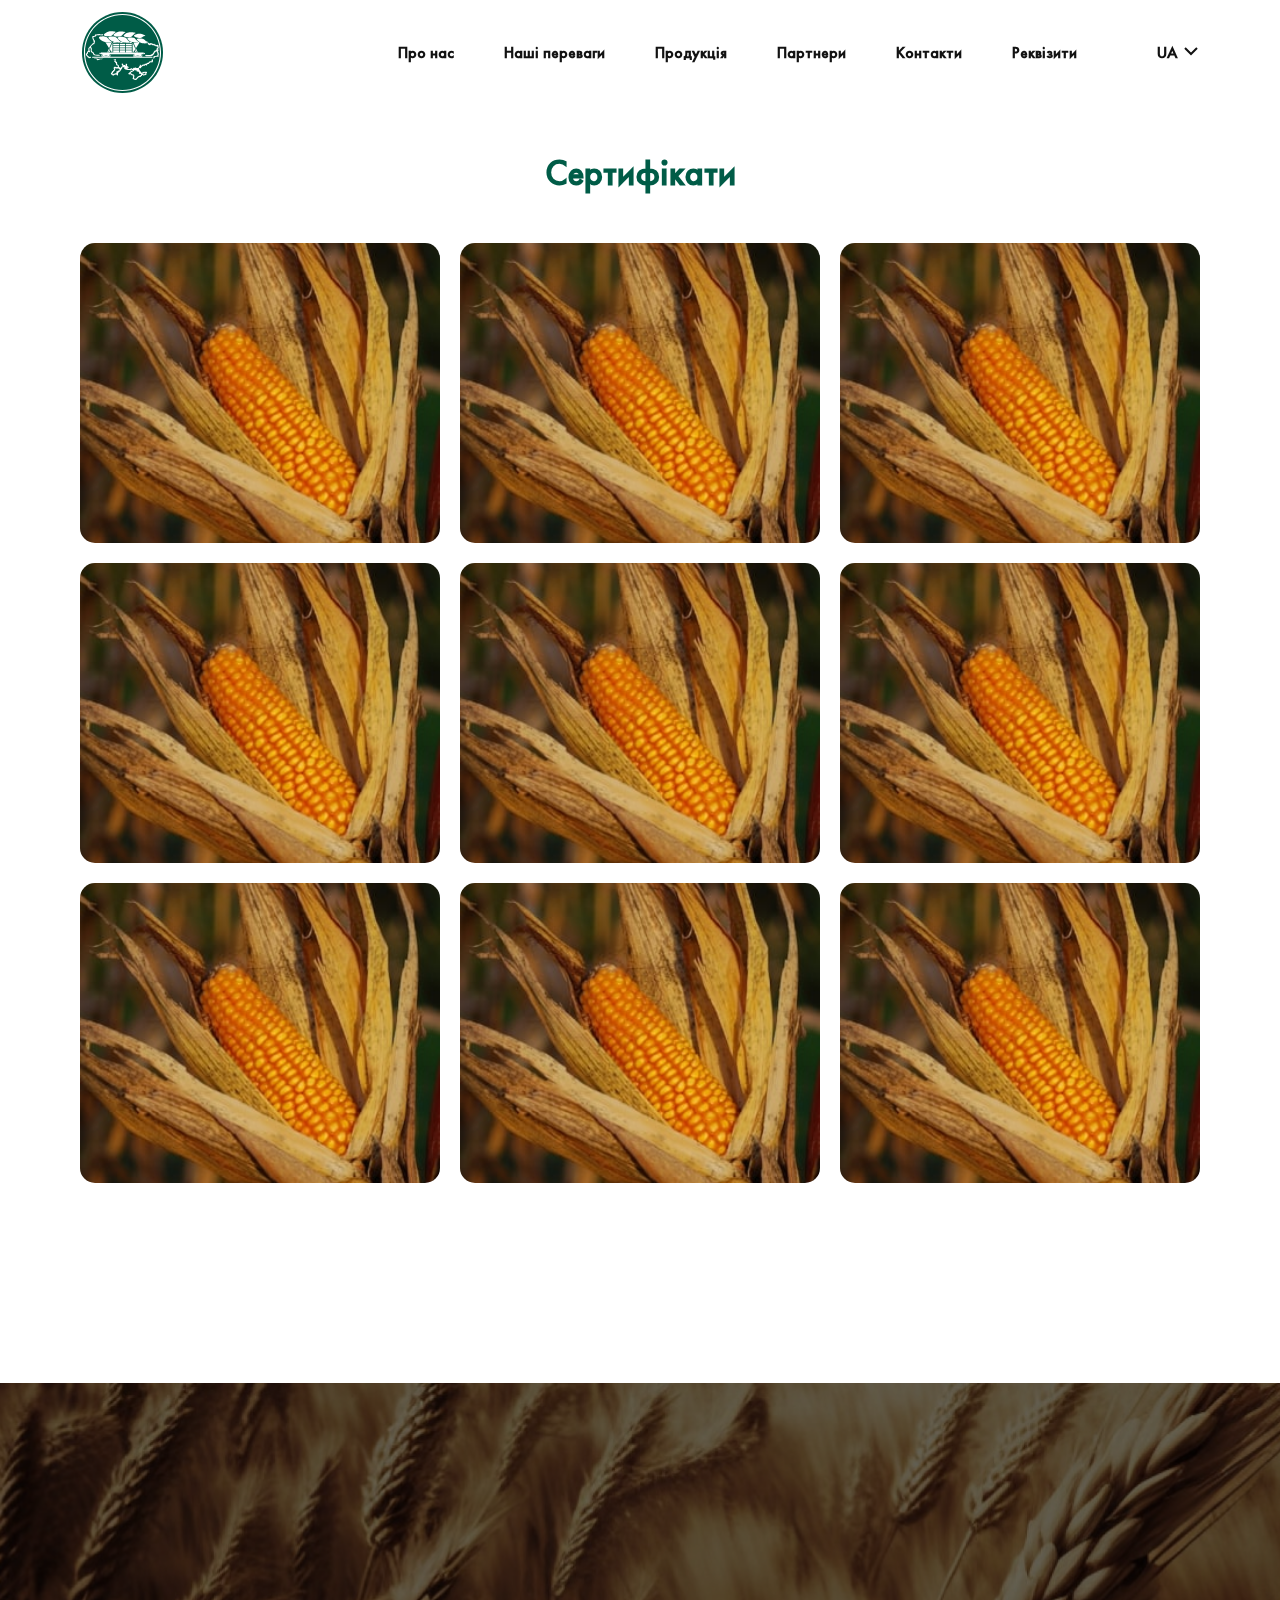
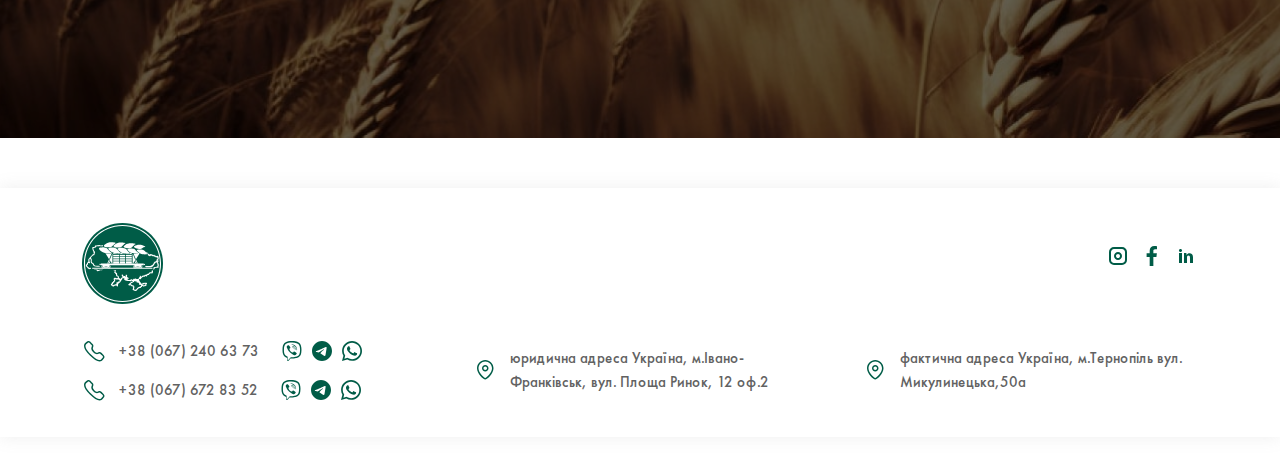
==== certificates.html @ db7b6e71 "add fix" ====
<!DOCTYPE html>
<html lang="en">

<head>
    <meta charset="UTF-8">
    <meta http-equiv="X-UA-Compatible" content="IE=edge">
    <meta name="viewport" content="width=device-width, initial-scale=1.0">
    <title>Форвард</title>
    <link rel="icon" type="image/x-icon" href="img/favicon.png">
    <link rel="stylesheet" href="css/lib/bootstrap-grid.min.css">
    <link rel="stylesheet" href="css/lib/slick.css">
    <link rel="stylesheet" href="css/lib/aos.css">
    <link rel="stylesheet" href="https://cdn.jsdelivr.net/npm/@fancyapps/ui@5.0/dist/fancybox/fancybox.css">
    <link rel="stylesheet" href="css/style.css">
</head>

<body>
    <div class="pagewrapper">
        <header class="header white">
            <div class="container">
                <div class="row align-items-center">
                    <div class="col-3 col-lg-3">
                        <div class="header__logo">
                            <a href="index.html">
                                <img src="img/svg/logo.svg" alt="logotype">
                            </a>
                        </div>
                    </div>
                    <div class="col-9 col-lg-9 d-flex justify-content-end">
                        <nav class="header__menu">
                            <ul>
                                <li>
                                    <a href="#about">Про нас</a>
                                </li>
                                <li><a href="#advantages">Наші переваги</a>
                                </li>
                                <li>
                                    <a href="#products">Продукція</a>
                                </li>
                                <li>
                                    <a href="#partners">Партнери</a>
                                </li>
                                <li>
                                    <a href="#contacts">Контакти</a>
                                </li>
                                <li>
                                    <a href="details.html">Реквізити</a>
                                </li>
                            </ul>
                        </nav>
                        <div class="header__lang">
                            <span class="current-lang">ua
                                <svg width="14" height="9" viewBox="0 0 14 9" fill="none"
                                    xmlns="http://www.w3.org/2000/svg">
                                    <path d="M1 1L7 7L13 1" stroke="white" stroke-width="2" />
                                </svg>
                            </span>
                            <ul class="dropdown">
                                <li>pl</li>
                                <li>EN</li>
                                <li>GE</li>
                            </ul>
                        </div>
                        <div class="burger-btn">
                        </div>
                    </div>
                </div>
            </div>
        </header>

        <main class="main">

            <section class="certificates-page">
                <div class="container">
                    <div class="certificates-page__title" data-aos="fade-up" data-aos-delay="200">
                        <h1>
                            Сертифікати
                        </h1>
                    </div>
                    <div class="row">
                        <div class="col-md-4 col-sm-6">
                            <a href="img/product_slide-2.jpg" class="certificates-page__item" data-fancybox>
                                <img src="img/product_slide-2.jpg" alt="slide">
                            </a>
                        </div>
                        <div class="col-md-4 col-sm-6">
                            <a href="img/product_slide-2.jpg" class="certificates-page__item" data-fancybox>
                                <img src="img/product_slide-2.jpg" alt="slide">
                            </a>
                        </div>
                        <div class="col-md-4 col-sm-6">
                            <a href="img/product_slide-2.jpg" class="certificates-page__item" data-fancybox>
                                <img src="img/product_slide-2.jpg" alt="slide">
                            </a>
                        </div>
                        <div class="col-md-4 col-sm-6">
                            <a href="img/product_slide-2.jpg" class="certificates-page__item" data-fancybox>
                                <img src="img/product_slide-2.jpg" alt="slide">
                            </a>
                        </div>
                        <div class="col-md-4 col-sm-6">
                            <a href="img/product_slide-2.jpg" class="certificates-page__item" data-fancybox>
                                <img src="img/product_slide-2.jpg" alt="slide">
                            </a>
                        </div>
                        <div class="col-md-4 col-sm-6">
                            <a href="img/product_slide-2.jpg" class="certificates-page__item" data-fancybox>
                                <img src="img/product_slide-2.jpg" alt="slide">
                            </a>
                        </div>
                        <div class="col-md-4 col-sm-6">
                            <a href="img/product_slide-2.jpg" class="certificates-page__item" data-fancybox>
                                <img src="img/product_slide-2.jpg" alt="slide">
                            </a>
                        </div>
                        <div class="col-md-4 col-sm-6">
                            <a href="img/product_slide-2.jpg" class="certificates-page__item" data-fancybox>
                                <img src="img/product_slide-2.jpg" alt="slide">
                            </a>
                        </div>
                        <div class="col-md-4 col-sm-6">
                            <a href="img/product_slide-2.jpg" class="certificates-page__item" data-fancybox>
                                <img src="img/product_slide-2.jpg" alt="slide">
                            </a>
                        </div>
                    </div>
                </div>
            </section>

            <section class="request product-page">
                <div class="request__img">
                    <img src="img/request__bg.jpg" alt="image">
                </div>
                <div class="request__content">
                    <h2 data-aos="fade-up" data-aos-delay="200">
                        Залишити заявку <br>на співпрацю
                    </h2>
                    <p data-aos="fade-up" data-aos-delay="400">
                        Залишіть заявку, ми перетелефонуєм і <br>обговоримо всі деталі
                    </p>
                    <div class="request__content-btn popup_btn" data-popup="request" data-aos="fade-up"
                        data-aos-delay="600">
                        <a href="#">Відправити</a>
                    </div>
                </div>
            </section>

        </main>

        <footer class="footer">
            <div class="container">
                <div class="footer__inner">
                    <div class="footer__logo">
                        <a href="index.html">
                            <img src="img/svg/logo.svg" alt="logo">
                        </a>
                    </div>
                    <div class="footer__col-mobile">
                        <div class="contact-field">
                            <a href="#">
                                <img src="img/svg/instagram.svg" alt="instagram">
                            </a>
                            <a href="#">
                                <img src="img/svg/facebook.svg" alt="facebook">
                            </a>
                            <a href="#">
                                <img src="img/svg/linkedin.svg" alt="linkedin">
                            </a>
                        </div>
                    </div>

                    <div class="footer__col">
                        <div class="contact-field">
                            <a href="tel:+38 (067) 240 63 73">
                                <img src="img/svg/phone.svg" alt="location">
                                <p>
                                    +38 (067) 240 63 73
                                </p>
                            </a>
                            <a href="#">
                                <img src="img/svg/viber.svg" alt="viber">
                            </a>
                            <a href="#">
                                <img src="img/svg/telegram.svg" alt="telegram">
                            </a>
                            <a href="#">
                                <img src="img/svg/whatsapp.svg" alt="whatsapp">
                            </a>
                        </div>
                        <div class="contact-field">
                            <a href="tel:+38 (067) 672 83 52">
                                <img src="img/svg/phone.svg" alt="location">
                                <p>
                                    +38 (067) 672 83 52
                                </p>
                            </a>
                            <a href="#">
                                <img src="img/svg/viber.svg" alt="viber">
                            </a>
                            <a href="#">
                                <img src="img/svg/telegram.svg" alt="telegram">
                            </a>
                            <a href="#">
                                <img src="img/svg/whatsapp.svg" alt="whatsapp">
                            </a>
                        </div>
                    </div>

                    <div class="footer__col">
                        <div class="contact-field">
                            <a href="#">
                                <img src="img/svg/Location.svg" alt="location">
                                <p>
                                    юридична адреса Україна, м.Івано-Франківськ, вул. Площа Ринок, 12 оф.2
                                </p>
                            </a>
                        </div>
                    </div>

                    <div class="footer__col">
                        <div class="contact-field">
                            <a href="#">
                                <img src="img/svg/Location.svg" alt="location">
                                <p>
                                    фактична адреса Україна, м.Тернопіль вул. Микулинецька,50а
                                </p>
                            </a>
                        </div>
                    </div>

                    <div class="footer__col socials">
                        <div class="contact-field">
                            <a href="#">
                                <img src="img/svg/instagram.svg" alt="instagram">
                            </a>
                            <a href="#">
                                <img src="img/svg/facebook.svg" alt="facebook">
                            </a>
                            <a href="#">
                                <img src="img/svg/linkedin.svg" alt="linkedin">
                            </a>
                        </div>
                    </div>
                </div>
            </div>
        </footer>
    </div>

    <!-- POPUP CONSULTATION -->
    <div class="popup__window request">
        <div class="container">
            <div class="popup__wrapper">
                <div class="popup__body">
                    <div class="popup__close">
                        <img src="img/svg/close_button.svg" alt="close">
                    </div>
                    <div class="popup__title">
                        <h2>
                            Залишити заявку на співпрацю
                        </h2>
                    </div>
                    <div class="popup__form">
                        <form>
                            <div class="input-row">
                                <input type="text" required placeholder="Ім'я*">
                                <input type="text" required placeholder="Посада*">
                            </div>
                            <div class="input-row">
                                <input type="text" required placeholder="Назва підприємства*">
                                <input type="text" required placeholder="Посилання на сайт*">
                            </div>
                            <div class="input-row">
                                <input class="phoneinp" type="text" required
                                    placeholder="+38 ( _ _ _ ) - _ _ _ - _ _ - _ _">
                                <input type="text" required placeholder="Email*">
                            </div>
                            <div class="input-row">
                                <textarea placeholder="Коментар"></textarea>
                            </div>
                            <button type="submit">Відправити</button>
                        </form>
                    </div>
                </div>
            </div>
        </div>
    </div>


    <script src="js/lib/jquery.js"></script>
    <script src="js/lib/slick.min.js"></script>
    <script src="js/lib/aos.js"></script>
    <script src="https://cdn.jsdelivr.net/npm/@fancyapps/ui@5.0/dist/fancybox/fancybox.umd.js"></script>
    <script src="js/lib/jquery.inputmask.js"></script>
    <script src="js/main.js"></script>


</body>

</html>
---- css/style.css ----
@font-face{font-family:"Futura PT";src:url("../fonts/futura_pt_bold.eot");src:url("../fonts/futura_pt_bold.eot?#iefix") format("embedded-opentype"),url("../fonts/futura_pt_bold.woff2") format("woff2"),url("../fonts/futura_pt_bold.woff") format("woff"),url("../fonts/futura_pt_bold.ttf") format("truetype"),url("../fonts/futura_pt_bold.svg#futura_pt_bold") format("svg")}@font-face{font-family:"Futura PT";src:url("../fonts/futura_pt_book.eot");src:url("../fonts/futura_pt_book.eot?#iefix") format("embedded-opentype"),url("../fonts/futura_pt_book.woff2") format("woff2"),url("../fonts/futura_pt_book.woff") format("woff"),url("../fonts/futura_pt_book.ttf") format("truetype"),url("../fonts/futura_pt_book.svg#futura_pt_book") format("svg")}@font-face{font-family:"Futura PT";src:url("../fonts/futura_pt_heavy.eot");src:url("../fonts/futura_pt_heavy.eot?#iefix") format("embedded-opentype"),url("../fonts/futura_pt_heavy.woff2") format("woff2"),url("../fonts/futura_pt_heavy.woff") format("woff"),url("../fonts/futura_pt_heavy.ttf") format("truetype"),url("../fonts/futura_pt_heavy.svg#futura_pt_heavy") format("svg")}@font-face{font-family:"Futura PT";src:url("../fonts/futura_pt_light.eot");src:url("../fonts/futura_pt_light.eot?#iefix") format("embedded-opentype"),url("../fonts/futura_pt_light.woff2") format("woff2"),url("../fonts/futura_pt_light.woff") format("woff"),url("../fonts/futura_pt_light.ttf") format("truetype"),url("../fonts/futura_pt_light.svg#futura_pt_light") format("svg")}@font-face{font-family:"Futura PT";src:url("../fonts/futura_pt_medium.eot");src:url("../fonts/futura_pt_medium.eot?#iefix") format("embedded-opentype"),url("../fonts/futura_pt_medium.woff2") format("woff2"),url("../fonts/futura_pt_medium.woff") format("woff"),url("../fonts/futura_pt_medium.ttf") format("truetype"),url("../fonts/futura_pt_medium.svg#futura_pt_medium") format("svg")}@font-face{font-family:"MyriadPro";src:url("../fonts/myriadpro-bold.eot");src:url("../fonts/myriadpro-bold.eot?#iefix") format("embedded-opentype"),url("../fonts/myriadpro-bold.woff2") format("woff2"),url("../fonts/myriadpro-bold.woff") format("woff"),url("../fonts/myriadpro-bold.ttf") format("truetype"),url("../fonts/myriadpro-bold.svg#myriadpro-bold") format("svg")}@font-face{font-family:"MyriadPro";src:url("../fonts/MyriadProRegular.otf");src:url("../fonts/MyriadProRegular.ttf") format("truetype")}html{-webkit-box-sizing:border-box;box-sizing:border-box;scroll-behavior:smooth}*,:after,:before{-webkit-box-sizing:inherit;box-sizing:inherit}*{padding:0px;margin:0px;border:none;-webkit-tap-highlight-color:rgba(255,255,255,0);-webkit-focus-ring-color:rgba(0,0,0,0);-webkit-touch-callout:none;-webkit-tap-highlight-color:transparent!important}body,html{height:100%}a{text-decoration:none;color:inherit}a:hover{color:inherit}button:focus,input:focus{outline:transparent}li{margin:0;padding:0;list-style:none}h1,h2,h3,h4,h5,h6,li,ol,p,ul{margin:0;padding:0}body{position:relative;overflow-x:hidden;min-width:320px;max-width:100vw;cursor:default;font-family:"Futura PT";font-weight:400}.main{-webkit-box-flex:1;-ms-flex:1 1 auto;flex:1 1 auto}.pagewrapper{min-height:100%;display:-webkit-box;display:-ms-flexbox;display:flex;-webkit-box-orient:vertical;-webkit-box-direction:normal;-ms-flex-direction:column;flex-direction:column;position:relative;overflow:hidden}@media (min-width:1500px){.container{max-width:1330px}}@media (min-width:991.8px){.container.full-width{padding:0;max-width:100%}}.welcomescreen{height:100vh;min-height:700px;width:100%;display:-webkit-box;display:-ms-flexbox;display:flex;-webkit-box-align:center;-ms-flex-align:center;align-items:center;-webkit-box-pack:center;-ms-flex-pack:center;justify-content:center;position:relative}.welcomescreen__bg{position:absolute;z-index:-1;width:100%;height:100%;-o-object-fit:cover;object-fit:cover;-webkit-filter:brightness(60%);filter:brightness(60%)}.welcomescreen__bg img{width:100%;height:100%}.welcomescreen__inner{text-align:center}.welcomescreen__inner h1{font-style:normal;font-weight:700;font-size:54px;line-height:160%;color:#FFFFFF;margin-bottom:25px}.welcomescreen__inner p{font-weight:450;font-size:24px;line-height:160%;color:#fff;margin-bottom:55px}.welcomescreen__inner a{display:inline-block;background:#FFFFFF;border-radius:5px;padding:14px 55px;font-weight:700;font-size:20px;line-height:160%;color:#005C47;-webkit-transition:0.5s;transition:0.5s}.welcomescreen__inner a:hover{-webkit-transform:translateY(-5px);transform:translateY(-5px);-webkit-filter:brightness(90%);filter:brightness(90%)}.about{padding-top:100px}@media (max-width:1199.8px){.about{padding-top:80px}}.about__title h2{margin-bottom:50px;font-weight:700;font-size:36px;line-height:160%;text-align:center;color:#005C47}@media (max-width:991.8px){.about__title h2{font-size:28px}}@media (max-width:767.8px){.about__title h2{font-size:24px}}.about__img--mobile{display:none}.about__img{width:100%}.about__img img{width:100%;-o-object-fit:cover;object-fit:cover}.about__content h3{font-weight:600;font-size:16px;line-height:180%;color:#005C47;margin-bottom:30px}.about__content p{font-size:16px;color:#505050}.about__content p+p{margin-top:30px}.about__content p:last-child{margin-top:0px}.about__content strong{display:inline-block;color:#005C47;margin-top:10px;font-style:normal;font-weight:600;font-size:16px;line-height:180%}.about__content strong+strong{margin-left:20px}.cooperation{padding-top:100px}@media (max-width:1199.8px){.cooperation{padding-top:80px}}.cooperation__title h2{font-weight:700;font-size:36px;line-height:160%;text-align:center;color:#005C47;margin-bottom:20px}@media (max-width:991.8px){.cooperation__title h2{font-size:28px}}@media (max-width:767.8px){.cooperation__title h2{font-size:24px}}.cooperation__item{height:70px;max-width:200px;width:100%;display:-webkit-box;display:-ms-flexbox;display:flex;-webkit-box-align:center;-ms-flex-align:center;align-items:center;-webkit-box-pack:center;-ms-flex-pack:center;justify-content:center;font-weight:600;font-size:15px;line-height:19px;display:flex;align-items:center;text-align:center;color:#005C47;padding:16px;-webkit-box-shadow:0px 0px 16px rgba(140,140,140,0.15);box-shadow:0px 0px 16px rgba(140,140,140,0.15);border-radius:57px;background:#fff;margin:30px auto 0}.advantages{padding-top:100px}@media (max-width:1199.8px){.advantages{padding-top:80px}}.advantages__title h2{font-weight:700;font-size:36px;line-height:160%;text-align:center;color:#005C47}@media (max-width:991.8px){.advantages__title h2{font-size:28px}}@media (max-width:767.8px){.advantages__title h2{font-size:24px}}.advantages__item{text-align:center;padding:30px 15px;background:#FFFFFF;-webkit-box-shadow:0px 0px 16px rgba(140,140,140,0.15);box-shadow:0px 0px 16px rgba(140,140,140,0.15);border-radius:10px;width:100%;max-width:380px;margin:50px auto 0;height:300px}.advantages__item img{width:100px;background-size:cover;margin-bottom:20px}.advantages__item p{font-size:20px;line-height:160%;text-align:center;color:#121212}.products{padding-top:100px}@media (max-width:1199.8px){.products{padding-top:80px}}.products__title h2{font-weight:700;font-size:36px;line-height:160%;text-align:center;color:#005C47;margin-bottom:50px}@media (max-width:991.8px){.products__title h2{font-size:28px}}@media (max-width:767.8px){.products__title h2{font-size:24px}}.products__slider{position:relative}.products__slider .slick-arrow{position:absolute;top:50%;-webkit-transform:translateY(-50%);transform:translateY(-50%);z-index:2;width:36px;height:36px;background-size:cover;font-size:0;cursor:pointer;-webkit-transition:0.3s;transition:0.3s;border-radius:5px;overflow:hidden}.products__slider .slick-prev{background-image:url(../img/svg/slider-arrow-prev.svg);left:-10%}.products__slider .slick-prev:hover{-webkit-filter:brightness(150%);filter:brightness(150%)}.products__slider .slick-next{background-image:url(../img/svg/slider-arrow-next.svg);right:-10%}.products__slider .slick-next:hover{-webkit-filter:brightness(150%);filter:brightness(150%)}.products__slide{padding:0 10px;width:100%;height:360px}.products__item{display:block;width:100%;height:100%;position:relative;border-radius:15px;overflow:hidden;font-weight:700;font-size:28px;line-height:160%;display:-webkit-box;display:-ms-flexbox;display:flex;-webkit-box-align:center;-ms-flex-align:center;align-items:center;-webkit-box-pack:center;-ms-flex-pack:center;justify-content:center;color:#FFFFFF}.products__item span{text-align:center}.products__item:hover{color:#fff}.products__item:hover .products__item-bg{-webkit-filter:brightness(100%);filter:brightness(100%);-webkit-transform:scale(1.1);transform:scale(1.1)}.products__item .products__item-bg{-webkit-filter:brightness(50%);filter:brightness(50%);-webkit-transition:0.5s;transition:0.5s;position:absolute;width:100%;height:100%;-o-object-fit:cover;object-fit:cover;z-index:-1}.products__item .products__item-bg img{width:100%;height:100%;-o-object-fit:cover;object-fit:cover}.partners{padding-top:100px}@media (max-width:1199.8px){.partners{padding-top:80px}}.partners__title h2{font-weight:700;font-size:36px;line-height:160%;text-align:center;color:#005C47;margin-bottom:60px}@media (max-width:991.8px){.partners__title h2{font-size:28px}}@media (max-width:767.8px){.partners__title h2{font-size:24px}}.partners__slide{padding:0 10px;height:80px}.partners__slide a{width:100%;height:100%;display:-webkit-box;display:-ms-flexbox;display:flex;-webkit-box-align:center;-ms-flex-align:center;align-items:center;-webkit-box-pack:center;-ms-flex-pack:center;justify-content:center}.partners__slide img{max-width:100%;background-size:cover}.how{padding:100px 0}.how__inner{position:relative;background:#FFFFFF;padding:70px 40px 60px;-webkit-box-shadow:0px 0px 16px rgba(140,140,140,0.15);box-shadow:0px 0px 16px rgba(140,140,140,0.15);border-radius:20px}.how__inner:after{content:"";position:absolute;left:50%;top:50%;height:85%;width:2px;-webkit-transform:translate(-50%,-50%);transform:translate(-50%,-50%);background-image:url(../img/svg/Vector_green.svg);background-size:cover}.how__title h2{font-weight:700;font-size:36px;line-height:160%;text-align:center;color:#005C47;margin-bottom:40px}@media (max-width:991.8px){.how__title h2{font-size:28px}}@media (max-width:767.8px){.how__title h2{font-size:24px}}.how__content p{font-size:16px;line-height:180%;font-weight:500;color:#505050}.how__content p+p{margin-top:20px}.col-lg-6:nth-child(odd) .how__col{padding-right:20px}.col-lg-6:nth-child(2n) .how__col{padding-left:20px}.certificates{padding-bottom:100px}.certificates__title h2{font-weight:700;font-size:36px;line-height:160%;text-align:center;color:#005C47;margin-bottom:50px}@media (max-width:991.8px){.certificates__title h2{font-size:28px}}@media (max-width:767.8px){.certificates__title h2{font-size:24px}}.certificates__slider{position:relative}.certificates__slider .slick-arrow{position:absolute;top:50%;-webkit-transform:translateY(-50%);transform:translateY(-50%);z-index:2;width:36px;height:36px;background-size:cover;font-size:0;cursor:pointer;-webkit-transition:0.3s;transition:0.3s;border-radius:5px;overflow:hidden}.certificates__slider .slick-prev{background-image:url(../img/svg/slider-arrow-prev.svg);left:-10%}.certificates__slider .slick-prev:hover{-webkit-filter:brightness(150%);filter:brightness(150%)}.certificates__slider .slick-next{background-image:url(../img/svg/slider-arrow-next.svg);right:-10%}.certificates__slider .slick-next:hover{-webkit-filter:brightness(150%);filter:brightness(150%)}.certificates__slide{padding:0 10px;width:100%;height:345px}.certificates__item{display:block;width:100%;height:100%;position:relative;border-radius:15px;overflow:hidden;font-weight:700;font-size:28px;line-height:160%;display:-webkit-box;display:-ms-flexbox;display:flex;-webkit-box-align:center;-ms-flex-align:center;align-items:center;-webkit-box-pack:center;-ms-flex-pack:center;justify-content:center;-webkit-transition:0.3s;transition:0.3s}.certificates__item:hover{-webkit-filter:brightness(50%);filter:brightness(50%)}.certificates__item img{width:100%;height:100%;-o-object-fit:cover;object-fit:cover}.certificates__button{text-align:center;margin-top:40px}.certificates__button a{display:inline-block;font-family:"MyriadPro";font-weight:700;font-size:17px;line-height:160%;color:#FFFFFF;padding:9px 49px;background:#005C47;border-radius:5px;-webkit-transition:0.5s;transition:0.5s}.certificates__button a:hover{-webkit-transform:translateY(-5px);transform:translateY(-5px);-webkit-filter:brightness(80%);filter:brightness(80%)}.request{height:355px;width:100%;position:relative;display:-webkit-box;display:-ms-flexbox;display:flex;-webkit-box-align:center;-ms-flex-align:center;align-items:center;-webkit-box-pack:center;-ms-flex-pack:center;justify-content:center}.request__img{position:absolute;z-index:-1;width:100%;height:100%;top:0;left:0;-webkit-filter:brightness(40%);filter:brightness(40%)}.request__img img{width:100%;height:100%;-o-object-fit:cover;object-fit:cover}.request__content{text-align:center}.request__content h2{font-weight:700;font-size:40px;line-height:140%;text-align:center;color:#FFFFFF;margin-bottom:10px}.request__content p{font-size:15px;line-height:160%;text-align:center;color:#FFFFFF;margin-bottom:20px}.request__content-btn a{font-family:"MyriadPro";font-style:normal;font-weight:700;font-size:17px;line-height:160%;text-align:center;color:#005C47;background:#FFFFFF;border-radius:5px;padding:9px 54px;display:inline-block;-webkit-transition:0.5s;transition:0.5s}.request__content-btn a:hover{-webkit-transform:translateY(-5px);transform:translateY(-5px);-webkit-filter:brightness(80%);filter:brightness(80%)}.contacts{padding:100px 0 50px}.contacts__inner{position:relative}.contacts__img{display:block;position:relative;overflow:hidden}.contacts__img img{width:100%;height:440px;-o-object-fit:cover;object-fit:cover;-webkit-transition:0.5s;transition:0.5s}.contacts__img:hover img{-webkit-filter:brightness(90%);filter:brightness(90%);-webkit-transform:scale(1.05);transform:scale(1.05)}.contacts__content{position:absolute;max-width:335px;padding:23px 30px 10px 20px;top:50%;-webkit-transform:translateY(-50%);transform:translateY(-50%);left:10%;background:#FFFFFF;-webkit-box-shadow:0px 0px 16px rgba(140,140,140,0.15);box-shadow:0px 0px 16px rgba(140,140,140,0.15);border-radius:26px}.contact-field{display:-webkit-box;display:-ms-flexbox;display:flex;margin-bottom:20px}.contact-field a{display:-webkit-box;display:-ms-flexbox;display:flex;-webkit-box-align:center;-ms-flex-align:center;align-items:center;-webkit-transition:0.3s;transition:0.3s}.contact-field a+a{margin-left:10px}.contact-field p{font-size:15px;line-height:160%;padding:0 13px;color:#626262;-webkit-transition:0.3s;transition:0.3s}.contact-field img{-webkit-transition:0.3s;transition:0.3s;background-size:cover}.contact-field a:hover p{color:#005C47}.contact-field.socials a+a{margin-left:24px}.phone-field{margin:32px 0 20px}.phone-field .contact-field{margin:0}.phone-field .contact-field+.contact-field{margin:14px 0 0 0}.popup__window{width:100%;height:100vh;position:fixed;top:0;left:0;opacity:0;visibility:hidden;z-index:-1;-webkit-backdrop-filter:blur(5.5px);backdrop-filter:blur(5.5px);background-color:rgba(0,0,0,0.2);-webkit-transition:0.3s 0.1s;transition:0.3s 0.1s}.popup__window.active{opacity:1;visibility:visible;z-index:999;-webkit-transition:0.3s;transition:0.3s}.popup__window.active .popup__body{opacity:1;-webkit-transition:0.6s 0.1s;transition:0.6s 0.1s;-webkit-transform:translateY(0px);transform:translateY(0px)}.popup__wrapper{height:100vh;width:100%;display:-webkit-box;display:-ms-flexbox;display:flex;-webkit-box-align:center;-ms-flex-align:center;align-items:center;-webkit-box-pack:center;-ms-flex-pack:center;justify-content:center}.popup__body{max-width:980px;width:100%;padding:40px 60px;background:#FFFFFF;-webkit-box-shadow:0px 0px 16px rgba(140,140,140,0.15);box-shadow:0px 0px 16px rgba(140,140,140,0.15);border-radius:15px;position:relative;-webkit-transition:0.8s;transition:0.8s;opacity:0;-webkit-transform:translateY(-10px);transform:translateY(-10px)}.popup__close{position:absolute;top:40px;right:60px;cursor:pointer;-webkit-transition:0.3s;transition:0.3s}.popup__close img{width:19px;height:19px;background-size:cover}.popup__close:hover{-webkit-filter:brightness(80%);filter:brightness(80%)}.popup__title h2{text-align:center;font-weight:700;font-size:40px;line-height:160%;text-align:center;margin:0 auto 40px;color:#121212;max-width:350px}.popup__form .input-row{display:-webkit-box;display:-ms-flexbox;display:flex;-webkit-box-align:center;-ms-flex-align:center;align-items:center;-webkit-box-pack:justify;-ms-flex-pack:justify;justify-content:space-between}.popup__form .input-row+.input-row{margin-top:20px}.popup__form input{max-width:420px;width:100%;background-color:#fff;-webkit-box-shadow:0px 0px 16px rgba(140,140,140,0.15);box-shadow:0px 0px 16px rgba(140,140,140,0.15);border-radius:6px;padding:19px 20px;font-weight:300;font-size:14px;line-height:160%;font-family:"MyriadPro";color:#626262}.popup__form input+input{margin-left:20px}.popup__form input::-webkit-input-placeholder{font-size:14px;line-height:160%;color:#626262;-webkit-transition:0.3s 0.1s;transition:0.3s 0.1s}.popup__form input::-moz-placeholder{font-size:14px;line-height:160%;color:#626262;-moz-transition:0.3s 0.1s;transition:0.3s 0.1s}.popup__form input:-ms-input-placeholder{font-size:14px;line-height:160%;color:#626262;-ms-transition:0.3s 0.1s;transition:0.3s 0.1s}.popup__form input::-ms-input-placeholder{font-size:14px;line-height:160%;color:#626262;-ms-transition:0.3s 0.1s;transition:0.3s 0.1s}.popup__form input::placeholder{font-size:14px;line-height:160%;color:#626262;-webkit-transition:0.3s 0.1s;transition:0.3s 0.1s}.popup__form input:active::-webkit-input-placeholder,.popup__form input:focus::-webkit-input-placeholder{opacity:0}.popup__form input:active::-moz-placeholder,.popup__form input:focus::-moz-placeholder{opacity:0}.popup__form input:active:-ms-input-placeholder,.popup__form input:focus:-ms-input-placeholder{opacity:0}.popup__form input:active::-ms-input-placeholder,.popup__form input:focus::-ms-input-placeholder{opacity:0}.popup__form input:active::placeholder,.popup__form input:focus::placeholder{opacity:0}.popup__form textarea{width:100%;background-color:#fff;-webkit-box-shadow:0px 0px 16px rgba(140,140,140,0.15);box-shadow:0px 0px 16px rgba(140,140,140,0.15);font-family:"MyriadPro";border-radius:6px;padding:15px 20px;font-weight:300;font-size:14px;line-height:160%;color:#626262;resize:none;outline:none;height:90px}.popup__form textarea::-webkit-input-placeholder{font-size:14px;line-height:160%;color:#626262;-webkit-transition:0.3s 0.1s;transition:0.3s 0.1s}.popup__form textarea::-moz-placeholder{font-size:14px;line-height:160%;color:#626262;-moz-transition:0.3s 0.1s;transition:0.3s 0.1s}.popup__form textarea:-ms-input-placeholder{font-size:14px;line-height:160%;color:#626262;-ms-transition:0.3s 0.1s;transition:0.3s 0.1s}.popup__form textarea::-ms-input-placeholder{font-size:14px;line-height:160%;color:#626262;-ms-transition:0.3s 0.1s;transition:0.3s 0.1s}.popup__form textarea::placeholder{font-size:14px;line-height:160%;color:#626262;-webkit-transition:0.3s 0.1s;transition:0.3s 0.1s}.popup__form textarea:focus::-webkit-input-placeholder{opacity:0}.popup__form textarea:focus::-moz-placeholder{opacity:0}.popup__form textarea:focus:-ms-input-placeholder{opacity:0}.popup__form textarea:focus::-ms-input-placeholder{opacity:0}.popup__form textarea:focus::placeholder{opacity:0}.popup__form button{margin:40px auto 0;display:-webkit-box;display:-ms-flexbox;display:flex;-webkit-box-pack:center;-ms-flex-pack:center;justify-content:center;cursor:pointer;background:#005C47;border-radius:5px;padding:9px 54px;font-family:"MyriadPro";font-style:normal;font-weight:700;font-size:17px;line-height:160%;color:#FFFFFF;-webkit-transition:0.5s;transition:0.5s}.popup__form button:hover{-webkit-transform:translateY(-5px);transform:translateY(-5px);-webkit-filter:brightness(120%);filter:brightness(120%)}@media (max-width:1600.8px){.products__item{font-size:24px}.certificates__slider .slick-prev,.products__slider .slick-prev{left:-5%}.certificates__slider .slick-next,.products__slider .slick-next{right:-5%}.advantages__item p{font-size:18px;line-height:150%}}@media (max-width:1399.8px){.certificates__slider,.products__slider{margin:0 auto;width:95%}.welcomescreen__inner h1{font-size:42px}}@media (max-width:1199.8px){.certificates__slide{padding:0 7px;height:320px}}@media (max-width:991.8px){.request__content h2{font-size:36px;margin-bottom:20px}.request__content p{margin-bottom:25px}.how__title h2{margin-bottom:30px}.col-lg-6:nth-child(odd) .how__col{padding-right:0;padding-bottom:60px}.col-lg-6:nth-child(2n) .how__col{position:relative;padding-left:0;padding-top:60px}.col-lg-6:nth-child(2n) .how__col:after{content:"";position:absolute;left:50%;-webkit-transform:translateX(-50%);transform:translateX(-50%);height:2px;width:100%;top:0;background-size:cover;background-repeat:no-repeat;background-image:url(../img/svg/vector_mobile.svg)}.how__inner{padding:60px 30px}.how__inner:after{display:none}.popup__title h2{font-size:36px}.certificates__slider .slick-arrow,.products__slider .slick-arrow{width:30px;height:30px}.certificates__slider .slick-prev,.products__slider .slick-prev{left:-40px}.certificates__slider .slick-next,.products__slider .slick-next{right:-40px}.products__slide{padding:0 5px;height:300px}.certificates__slide{padding:0 5px;height:280px}.products__item{font-size:20px}.certificates__slider,.products__slider{width:90%}.advantages__title h2{margin-bottom:20px}.advantages__item{margin:30px auto 0}.advantages__item p{font-size:16px}.about__img{display:none}.about__img--mobile{display:block;width:100%;height:350px}.about__img--mobile img{width:100%;height:100%;-o-object-fit:cover;object-fit:cover}.about__title h2{margin-bottom:40px}.about__content{padding:0!important;margin-bottom:30px}.about__content h3{margin-bottom:20px;font-size:14px}.about__content p{font-size:14px}.about__content p+p{margin-top:20px}.welcomescreen__inner h1{font-size:36px}.welcomescreen__inner p{font-size:18px}}@media (min-width:767.9px){.certificates__slider.left-padding,.products__slider.left-padding{padding-left:0!important}}@media (max-width:767.8px){.certificates{padding-bottom:80px}.certificates .container,.partners .container,.products .container{max-width:100%;padding:0}.how{padding:80px 0}.popup__close{top:25px;right:30px}.popup__title h2{font-size:28px;margin-bottom:20px}.popup__form .input-row{-webkit-box-orient:vertical;-webkit-box-direction:normal;-ms-flex-direction:column;flex-direction:column}.popup__form .input-row+.input-row{margin-top:15px}.popup__form input+input{margin-left:0;margin-top:15px}.certificates__slider,.products__slider{width:100%}.advantages__item{height:250px}.advantages__item img{width:70px;margin-bottom:10px}.about__img--mobile{height:300px}}@media (max-width:575.8px){.contacts__content{max-width:340px;width:100%;padding:23px 20px;top:42px;-webkit-transform:translate(-50%,0%);transform:translate(-50%,0%);left:50%}.contacts__img img{height:714px}.contacts{padding:80px 0 50px}.request__content h2{font-size:30px;margin-bottom:25px}.request__content p{margin-bottom:35px}.how__inner{padding:50px 20px}.col-lg-6:nth-child(odd) .how__col{padding-bottom:40px}.col-lg-6:nth-child(2n) .how__col{padding-top:40px}.popup__form button{margin:30px auto 0;max-width:420px;width:100%}.popup__form input{padding:15px 18px}.popup__form textarea{max-width:420px}.popup__close{top:15px;right:15px}.popup__body{padding:35px 25px}.popup__title h2{font-size:22px}.advantages__inner .col-6{padding-left:10px;padding-right:10px}.advantages__item{height:220px;padding:25px 9px;margin:20px auto 0}.advantages__item p{font-size:13px}.about__img--mobile{height:240px}.cooperation__item{font-size:13px;margin:20px auto 0;padding:14px 18px}.welcomescreen__inner h1{font-size:28px}}@media (max-width:374.8px){.certificates__slide{height:250px}.advantages__item{padding:20px 9px;margin:12px auto 0}.advantages__inner .col-6{padding-left:6px;padding-right:6px}.advantages__item p{font-size:11px}.contacts__content{max-width:95%}.contact-field p{font-size:13px;padding:0px 10px}}.product-about{padding:136px 0 0px}.product-about__screen{display:-webkit-box;display:-ms-flexbox;display:flex;-webkit-box-align:center;-ms-flex-align:center;align-items:center;-webkit-box-pack:justify;-ms-flex-pack:justify;justify-content:space-between;height:380px;width:640px}.product-about__screen .small-slider{width:90px;height:100%;cursor:pointer}.product-about__screen .small-slider .slide-img{width:90px;height:80px;border-radius:15px;position:relative;overflow:hidden}.product-about__screen .small-slider .slide-img img{width:100%;height:100%;-o-object-fit:cover;object-fit:cover}.product-about__screen .small-slider .small-slide{margin-bottom:18px}.product-about__screen .small-slider .slick-list.draggable{height:380px!important}.product-about__screen .small-slider .slick-track{height:100%!important}.product-about__screen .big-slider{width:530px}.product-about__screen .big-slider .slide-img{border-radius:15px;position:relative;overflow:hidden;width:530px;height:380px}.product-about__screen .big-slider .slide-img img{width:100%;height:100%;-o-object-fit:cover;object-fit:cover;-o-object-position:center;object-position:center}.product-about__content-top{display:-webkit-box;display:-ms-flexbox;display:flex;-webkit-box-align:center;-ms-flex-align:center;align-items:center;-webkit-box-pack:justify;-ms-flex-pack:justify;justify-content:space-between;margin-bottom:40px}.product-about__content-top.mobile{display:none}.product-about__content-top h1{font-weight:700;font-size:28px;line-height:160%;color:#121212}.product-about__content-top span{font-size:15px;line-height:160%;padding:6px 30px;display:-webkit-box;display:-ms-flexbox;display:flex;-webkit-box-align:center;-ms-flex-align:center;align-items:center;text-align:center;border:1px solid #005C47;border-radius:5px;color:#005C47}.product-about__content-bottom dl{display:-webkit-box;display:-ms-flexbox;display:flex;width:100%;-webkit-box-pack:justify;-ms-flex-pack:justify;justify-content:space-between}.product-about__content-bottom dl+dl{margin-top:10px}.product-about__content-bottom dl dt{font-size:18px;line-height:160%;color:#626262;width:70%}.product-about__content-bottom dl dd{font-weight:700;font-size:17px;line-height:160%;text-align:right;color:#121212;width:30%}.product-about__content-bottom .price{font-weight:700;font-size:28px;line-height:160%;margin-top:30px;color:#005C47;display:block}.product-about__content-bottom .popup_btn{display:-webkit-box;display:-ms-flexbox;display:flex;-webkit-box-align:center;-ms-flex-align:center;align-items:center;-webkit-box-pack:center;-ms-flex-pack:center;justify-content:center;width:310px;height:44px;margin-top:20px;font-family:"MyriadPro";font-style:normal;font-weight:700;font-size:17px;line-height:160%;text-align:center;color:#FFFFFF;background:#005C47;border-radius:5px;-webkit-transition:0.5s;transition:0.5s}.product-about__content-bottom .popup_btn:hover{-webkit-transform:translateY(-5px);transform:translateY(-5px);-webkit-filter:brightness(90%);filter:brightness(90%)}.product-description{padding:80px 0 100px}.product-description__inner{position:relative;background:#FFFFFF;padding:40px 50px 40px;-webkit-box-shadow:0px 0px 16px rgba(140,140,140,0.15);box-shadow:0px 0px 16px rgba(140,140,140,0.15);border-radius:20px}.product-description__inner:after{content:"";position:absolute;left:50%;top:50%;height:85%;width:2px;-webkit-transform:translate(-50%,-50%);transform:translate(-50%,-50%);background-image:url(../img/svg/Vector_green.svg);background-size:cover}.product-description__title h2{font-weight:700;font-size:24px;line-height:160%;color:#005C47;text-align:center;margin-bottom:20px}.product-description__content p{font-family:"MyriadPro";font-style:normal;font-weight:400;font-size:18px;line-height:160%;color:#626262}.product-description__content p+p{margin-top:20px}.product-description__content dl{display:-webkit-box;display:-ms-flexbox;display:flex;-webkit-box-align:center;-ms-flex-align:center;align-items:center;-webkit-box-pack:justify;-ms-flex-pack:justify;justify-content:space-between;background:#FFFFFF;-webkit-box-shadow:0px 0px 16px rgba(140,140,140,0.15);box-shadow:0px 0px 16px rgba(140,140,140,0.15);border-radius:5px;padding:12px 15px}.product-description__content dl+dl{margin-top:10px}.col-lg-6:nth-child(odd) .product-description__col{padding-right:50px}.col-lg-6:nth-child(2n) .product-description__col{padding-left:50px}.request.product-page{margin:100px 0 50px}.products.product-page{padding:0}@media (max-width:1399.8px){.product-about__content-top span{-webkit-box-pack:center;-ms-flex-pack:center;justify-content:center;padding:6px 10px;width:120px}}@media (max-width:1199.8px){.product-about__content-top{display:none}.product-about__content-top.mobile{display:-webkit-box;display:-ms-flexbox;display:flex}.product-about__screen{margin-bottom:50px}}@media (max-width:991.8px){.product-description__inner{padding:60px 30px}.product-description__inner:after{display:none}.col-lg-6:nth-child(odd) .product-description__col{padding-right:0;padding-bottom:40px}.col-lg-6:nth-child(2n) .product-description__col{position:relative;padding-left:0;padding-top:40px}.col-lg-6:nth-child(2n) .product-description__col:after{content:"";position:absolute;left:50%;-webkit-transform:translateX(-50%);transform:translateX(-50%);height:2px;width:100%;top:0;background-size:cover;background-repeat:no-repeat;background-image:url(../img/svg/vector_mobile.svg)}.product-about__content-bottom dl{width:640px}}@media (max-width:767.8px){.product-about__content-bottom dl{width:100%}.product-about__content-top h1{font-size:24px}.request.product-page{margin:80px 0 50px}.product-description{padding:80px 0 80px}.product-description__content p{font-size:14px}.product-description__inner{padding:60px 10px}.product-about__screen{-webkit-box-orient:vertical;-webkit-box-direction:reverse;-ms-flex-direction:column-reverse;flex-direction:column-reverse}.product-about__screen .small-slider{width:100%;height:80px;overflow:hidden}.product-about__screen .big-slider{width:100%;margin-bottom:20px}.product-about__screen{height:auto;width:100%}.product-about__screen .big-slider .slide-img{width:100%;height:350px}.product-about__screen .small-slider .small-slide{margin-bottom:0;height:80px;margin:0 25px}.product-about__screen .small-slider .slick-list.draggable{margin:0 -25px}.product-about__screen .small-slider .slide-img{margin:0 auto}.product-about__screen .small-slider .slick-list.draggable{height:auto}.product-about__screen .small-slider .slick-track{height:90px!important}}@media (max-width:575.8px){.product-about__content-bottom dl dt{font-size:13px}.product-about__content-bottom dl dd{font-size:13px}.product-about__screen .small-slider .small-slide{margin:0 2vw}.product-about__screen .small-slider .slick-list.draggable{margin:0 -2vw}.product-about__content-bottom .popup_btn{width:100%}.product-about__content-bottom .price{text-align:center}.product-about__screen .big-slider .slide-img{height:320px}.product-about{padding:125px 0 0px}.product-about__content-top h1{max-width:220px}}@media (max-width:375px){.product-about__screen .small-slider .small-slide{margin:0 2vw}.product-about__screen .small-slider .slick-list.draggable{margin:0 -2vw}.product-about__screen .big-slider .slide-img{height:250px}.product-about__content-top h1{font-size:21px;max-width:200px}.product-about__content-top span{height:28px;width:auto;font-size:13px}}.certificates-page{padding:170px 0 80px}.certificates-page .row>*{padding-right:10px;padding-left:10px}.certificates-page__title{margin-bottom:40px;font-weight:700;font-size:36px;line-height:160%;text-align:center;color:#005C47}@media (max-width:991.8px){.certificates-page__title{font-size:28px}}@media (max-width:767.8px){.certificates-page__title{font-size:24px}}.certificates-page__title h1{font-weight:700;font-size:36px;line-height:160%}.certificates-page__item{margin-bottom:20px;width:100%;display:block;height:345px}.certificates-page__item img{border-radius:15px;width:100%;height:100%;-o-object-fit:cover;object-fit:cover}@media (max-width:1399.8px){.certificates-page__item{height:300px}.certificates-page{padding:145px 0 80px}}@media (max-width:1199.8px){.certificates-page{padding:130px 0 70px}.certificates-page__item{height:270px}}@media (max-width:991.8px){.certificates-page{padding:100px 0 70px}.certificates-page__item{height:250px}}@media (max-width:767.8px){.certificates-page__item{height:250px}}@media (max-width:575.8px){.certificates-page{padding:100px 0 60px}.certificates-page__item{max-width:320px;margin:0 auto 20px}}.details{padding:170px 0 0px}.details__title{margin-bottom:40px;font-weight:700;font-size:36px;line-height:160%;text-align:center;color:#005C47}@media (max-width:991.8px){.details__title{font-size:28px}}@media (max-width:767.8px){.details__title{font-size:24px}}.details__title h1{font-weight:700;font-size:36px;line-height:160%}.details__inner{width:100%;background:#FFFFFF;-webkit-box-shadow:0px 0px 16px rgba(140,140,140,0.15);box-shadow:0px 0px 16px rgba(140,140,140,0.15);border-radius:15px;display:-webkit-box;display:-ms-flexbox;display:flex}.details__col{width:50%}.details__col-head{padding:25px 61px;background:#005C47;border-radius:15px 0 0 15px;width:100%;display:-webkit-box;display:-ms-flexbox;display:flex;-webkit-box-align:center;-ms-flex-align:center;align-items:center;-webkit-box-pack:justify;-ms-flex-pack:justify;justify-content:space-between}.details__col-head h2{text-align:center;font-weight:600;font-size:24px;line-height:160%;color:#FFFFFF;margin:0 22px}.details__head-icon{width:43px;height:43px;display:-webkit-box;display:-ms-flexbox;display:flex;-webkit-box-align:center;-ms-flex-align:center;align-items:center;-webkit-box-pack:center;-ms-flex-pack:center;justify-content:center;border-radius:50%;background:#FFFFFF}.details__head-icon img{width:28px;background-size:cover}.details__col-content{padding:20px 25px 50px 61px}.details__col-content p{font-family:"MyriadPro";font-style:normal;font-weight:400;font-size:17px;line-height:198%}.details__col-content p+p{margin-top:30px}.details__col:nth-child(2) .details__col-head{border-radius:0 15px 15px 0;position:relative}.details__col:nth-child(2) .details__col-head:before{content:"";position:absolute;top:50%;left:0;-webkit-transform:translateY(-50%);transform:translateY(-50%);width:1px;height:90%;background-image:url(../img/svg/vector_white_details.svg);background-size:cover}.details__col:nth-child(2) .details__col-content{position:relative}.details__col:nth-child(2) .details__col-content:before{content:"";position:absolute;top:50%;left:0;-webkit-transform:translateY(-50%);transform:translateY(-50%);width:1px;height:95%;background-image:url(../img/svg/vector_green_details.svg);background-size:cover}@media (max-width:1399.8px){.details{padding:145px 0 0px}.details__col-head{padding:25px 25px}.details__col-content{padding:20px 25px 40px 40px}}@media (max-width:1199.8px){.details{padding:130px 0 0px}.details__col-head h2{font-size:20px;margin:0px 10px}.details__head-icon{width:38px;height:38px}.details__head-icon img{width:24px}.details__col-content p+p{margin-top:20px}}@media (max-width:991.8px){.details__col-head{padding:25px 40px}.details{padding:100px 0 0px}.details__col{width:100%}.details__inner{-ms-flex-wrap:wrap;flex-wrap:wrap}.details__col-head{border-radius:15px}.details__col:first-child .details__col-content{padding-bottom:120px}.details__col:nth-child(2) .details__col-head{border-radius:15px}.details__col:nth-child(2) .details__col-head:before{display:none}.details__col:nth-child(2) .details__col-content:before{top:-180px;left:50%;-webkit-transform:translate(-50%,0);transform:translate(-50%,0);width:80%;height:2px;background-image:url(../img/svg/vector_green_details_mobile.svg)}}@media (max-width:767.8px){.details__col-head h2{font-size:18px}.details__col-content p{font-size:16px}.details__col:nth-child(2) .details__col-content:before{top:-170px;width:90%}}@media (max-width:575.8px){.details__col:nth-child(2) .details__col-content:before{top:-130px}.details__col-content{padding:30px 20px 50px 20px}.details__col-head{padding:15px 20px}.details__col:first-child .details__col-content{padding-bottom:100px}.details__col-head h2{font-size:15px}.details__head-icon{width:32px;height:32px}.details__head-icon img{width:21px}}@media (max-width:375px){.details__col-content p{font-size:13px}}@media (max-width:350px){.details__col-head h2{font-size:13px}}.header{display:-webkit-box;display:-ms-flexbox;display:flex;-webkit-box-align:center;-ms-flex-align:center;align-items:center;width:100%;height:110px;position:fixed;z-index:5;-webkit-transition:0.4s;transition:0.4s}.header.header-active{background-color:rgba(255,255,255,0.99)}.header.header-active .header__menu ul>li a{color:#121212}.header.header-active .header__menu ul>li a:after{background-color:#121212}.header.header-active .header__lang svg path{stroke:#121212}.header.header-active .header__lang span{color:#121212}.header.header-active .burger-btn:after,.header.header-active .burger-btn:before{background:#121212}.header.header-active .burger-btn:before{-webkit-box-shadow:#121212 0 8px 0 0;box-shadow:#121212 0 8px 0 0}.header.header-active .burger-btn.active:before{background:#121212;-webkit-box-shadow:#121212 0 8px 0 0;box-shadow:#121212 0 8px 0 0;-webkit-box-shadow:transparent 0 0 0 0;box-shadow:transparent 0 0 0 0;top:50%;-webkit-transform:rotate(225deg);transform:rotate(225deg)}.header.white .header__menu ul>li a{color:#121212}.header.white .header__lang svg path{stroke:#121212}.header.white .header__lang span{color:#121212}.header.white.header-active{background-color:rgba(255,255,255,0.99)}.header__logo a{display:block;position:relative;z-index:55;width:81px}.header__logo img{width:100%;background-size:cover}.header__menu{display:-webkit-box;display:-ms-flexbox;display:flex}.header__menu ul{display:-webkit-box;display:-ms-flexbox;display:flex}.header__menu ul>li+li{margin-left:50px}.header__menu ul>li a{font-weight:700;font-size:16px;line-height:21px;color:#FFFFFF}.header__menu ul>li a:after{content:"";display:block;width:0;height:1px;background-color:#fff;-webkit-transition:0.4s;transition:0.4s}.header__menu ul>li a:hover:after{width:80%}.header__lang{position:relative;margin-left:80px;cursor:pointer}.header__lang span{font-weight:700;font-size:16px;line-height:21px;color:#FFFFFF;display:block;margin-bottom:5px;position:relative}.header__lang .current-lang{padding-right:20px;text-transform:uppercase}.header__lang .current-lang svg{position:absolute;right:0;top:5px}.header__lang .dropdown{position:absolute;visibility:hidden;opacity:0;z-index:-1;-webkit-transform:translateY(10px);transform:translateY(10px);-webkit-transition:0.4s;transition:0.4s;background-color:#fff;border-radius:10px;top:100%;left:0;padding:10px 20px 10px 15px;-webkit-box-shadow:1px 1px 4px rgba(0,0,0,0.4);box-shadow:1px 1px 4px rgba(0,0,0,0.4)}.header__lang .dropdown li{color:#121212;font-weight:700;font-size:16px;line-height:21px;display:block;margin-bottom:5px;text-transform:uppercase;-webkit-transition:0.3s;transition:0.3s}.header__lang .dropdown li:hover{color:#005C47;opacity:0.7}.header__lang:hover .dropdown{visibility:visible;opacity:1;z-index:1;-webkit-transform:translateY(0px);transform:translateY(0px)}@media (max-width:1199.8px){.header__menu ul>li+li{margin-left:35px}.header__lang{margin-left:60px}}@media (max-width:991.8px){.header__lang{margin-right:35px}.header__lang:hover .dropdown{visibility:hidden;opacity:0;z-index:-1;-webkit-transform:translateY(5px);transform:translateY(5px)}.header__lang .dropdown.active{visibility:visible;opacity:1;z-index:1;-webkit-transform:translateY(0px);transform:translateY(0px)}.header{height:90px}.header__logo a{width:70px}.header__menu{position:fixed;overflow:auto;z-index:20;width:100%;height:100%;top:0;left:0;-webkit-transition:0.5s;transition:0.5s;padding-top:25vh;background-color:#fff;-webkit-transform:translateX(100%);transform:translateX(100%);-webkit-transition:0.6s 0.3s;transition:0.6s 0.3s}.header__menu ul{-webkit-box-orient:vertical;-webkit-box-direction:normal;-ms-flex-direction:column;flex-direction:column;-webkit-box-align:center;-ms-flex-align:center;align-items:center;width:100%;height:100%}.header__menu ul>li a{font-weight:700;font-size:16px;line-height:21px;color:#121212;opacity:0;-webkit-transition:0.2s;transition:0.2s}.header__menu ul>li+li{margin-left:0px;margin-top:30px}.header__menu.active{opacity:1;-webkit-transform:translateX(0%);transform:translateX(0%);-webkit-transition:0.6s;transition:0.6s}.header__menu.active ul>li a{opacity:1;-webkit-transition:1s 0.5s;transition:1s 0.5s}.burger-btn{background:transparent;position:relative;z-index:55;display:block;height:25px;width:40px}.burger-btn:after,.burger-btn:before{background:#fff;-webkit-backface-visibility:hidden;backface-visibility:hidden;content:"";height:3px;border-radius:5px;left:0;-webkit-transition:0.75s;transition:0.75s;width:30px}.burger-btn:before{-webkit-box-shadow:#fff 0 8px 0 0;box-shadow:#fff 0 8px 0 0;position:absolute;top:0}.burger-btn:after{position:absolute;top:calc(100% - 9px)}.burger-btn.active:before{background:#121212;-webkit-box-shadow:#121212 0 8px 0 0;box-shadow:#121212 0 8px 0 0;-webkit-box-shadow:transparent 0 0 0 0;box-shadow:transparent 0 0 0 0;top:50%;-webkit-transform:rotate(225deg);transform:rotate(225deg)}.burger-btn.active:after{background:#121212;top:50%;-webkit-transform:rotate(315deg);transform:rotate(315deg)}.header.white .burger-btn{background:transparent;position:relative;z-index:55;display:block;height:25px;width:40px}.header.white .burger-btn:after,.header.white .burger-btn:before{background:#121212;-webkit-backface-visibility:hidden;backface-visibility:hidden;content:"";height:3px;border-radius:5px;left:0;-webkit-transition:0.75s;transition:0.75s;width:30px}.header.white .burger-btn:before{-webkit-box-shadow:#121212 0 8px 0 0;box-shadow:#121212 0 8px 0 0;position:absolute;top:0}.header.white .burger-btn:after{position:absolute;top:calc(100% - 9px)}.header.white .burger-btn.active:before{background:#121212;-webkit-box-shadow:#121212 0 8px 0 0;box-shadow:#121212 0 8px 0 0;-webkit-box-shadow:transparent 0 0 0 0;box-shadow:transparent 0 0 0 0;top:50%;-webkit-transform:rotate(225deg);transform:rotate(225deg)}.header.white .burger-btn.active:after{background:#121212;top:50%;-webkit-transform:rotate(315deg);transform:rotate(315deg)}}.footer{margin-bottom:64px;background:#FFFFFF;padding:35px 0;-webkit-box-shadow:0px 0px 16px rgba(140,140,140,0.15);box-shadow:0px 0px 16px rgba(140,140,140,0.15)}.footer__inner{display:-webkit-box;display:-ms-flexbox;display:flex;-webkit-box-align:center;-ms-flex-align:center;align-items:center;-webkit-box-pack:justify;-ms-flex-pack:justify;justify-content:space-between;-ms-flex-wrap:wrap;flex-wrap:wrap}.footer__col{max-width:300px}.footer__col .contact-field{margin:0}.footer__col .contact-field p{font-size:15px}.footer__col .contact-field+.contact-field{margin-top:15px}.footer__col-mobile{display:none}@media (max-width:1399.8px){.footer__col{max-width:30%;width:100%;margin-top:30px}.footer__col.socials{display:none}.footer__logo{width:50%}.footer__col-mobile{display:block;width:50%}.footer__col-mobile .contact-field{-webkit-box-pack:end;-ms-flex-pack:end;justify-content:flex-end}.footer{margin-bottom:35px}}@media (max-width:991.8px){.footer__col{max-width:100%}}@media (max-width:575.8px){.footer{margin-bottom:0;padding:35px 0 45px}}
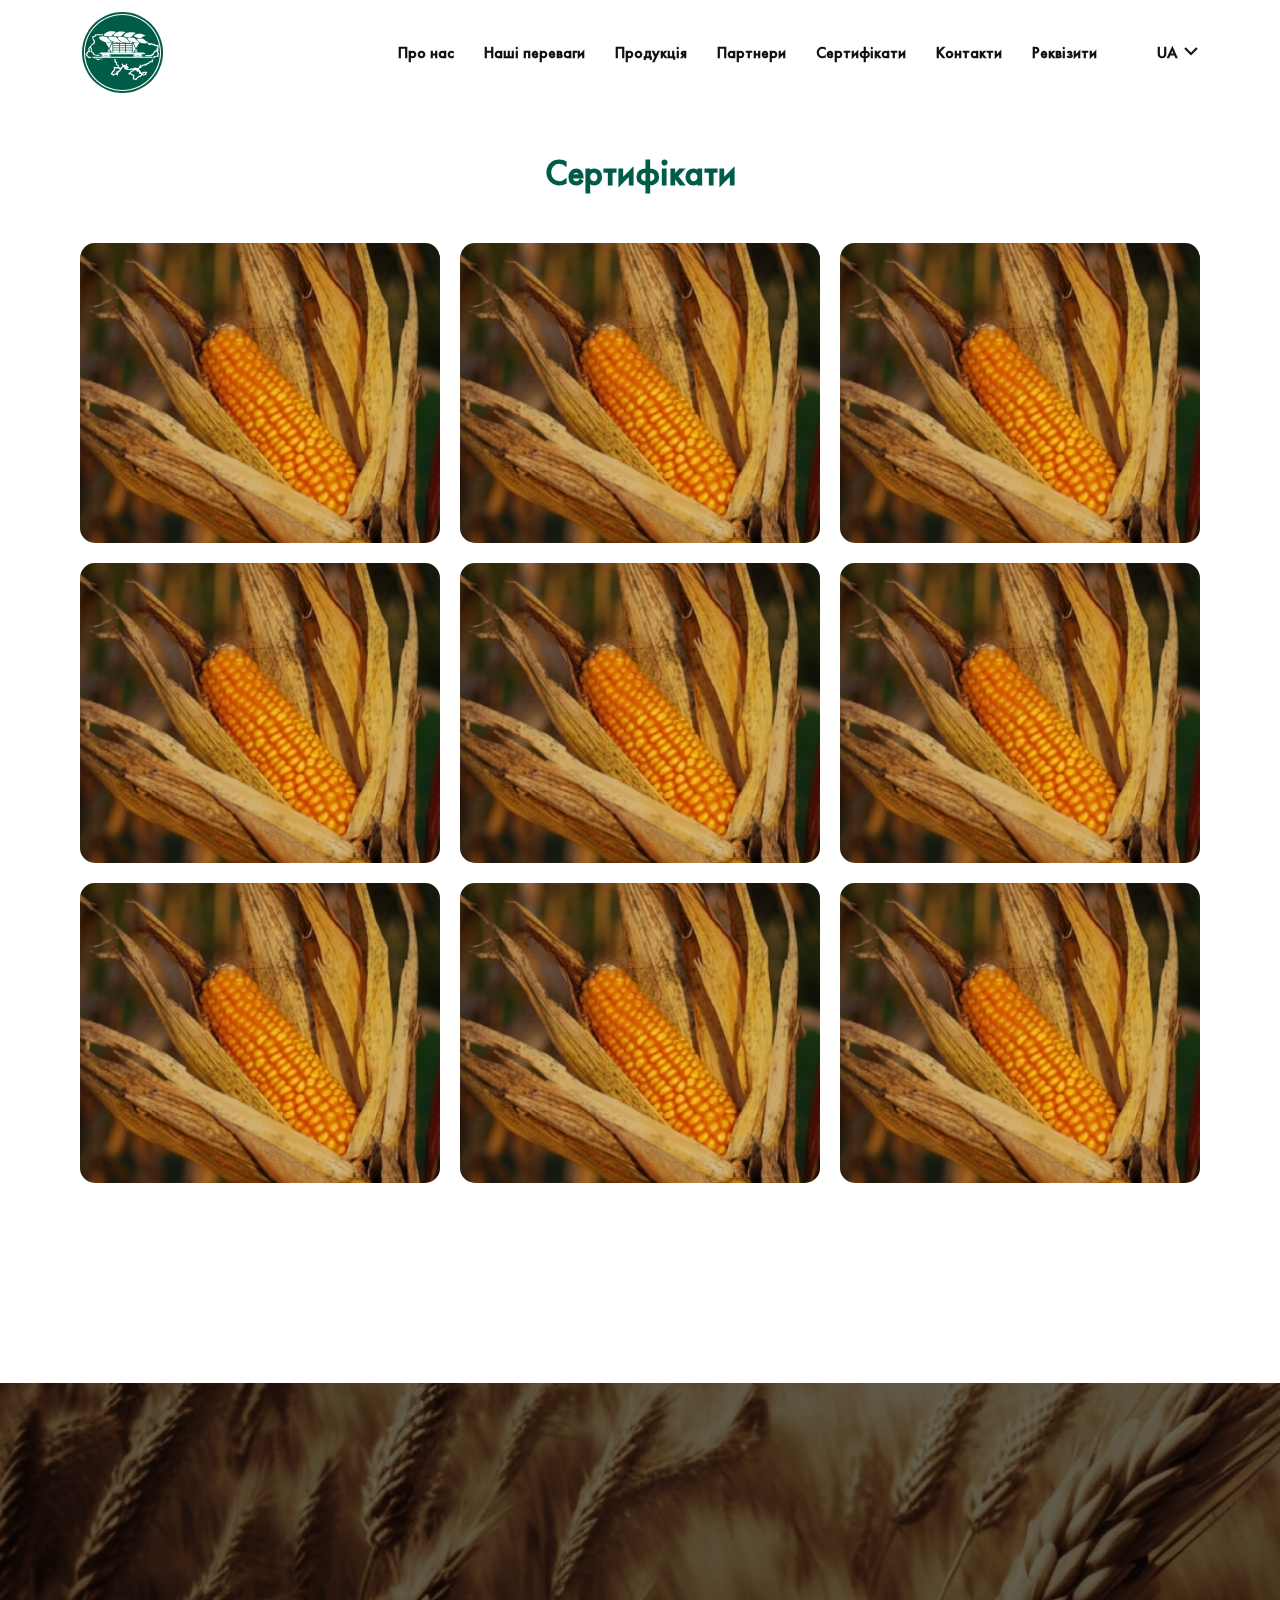
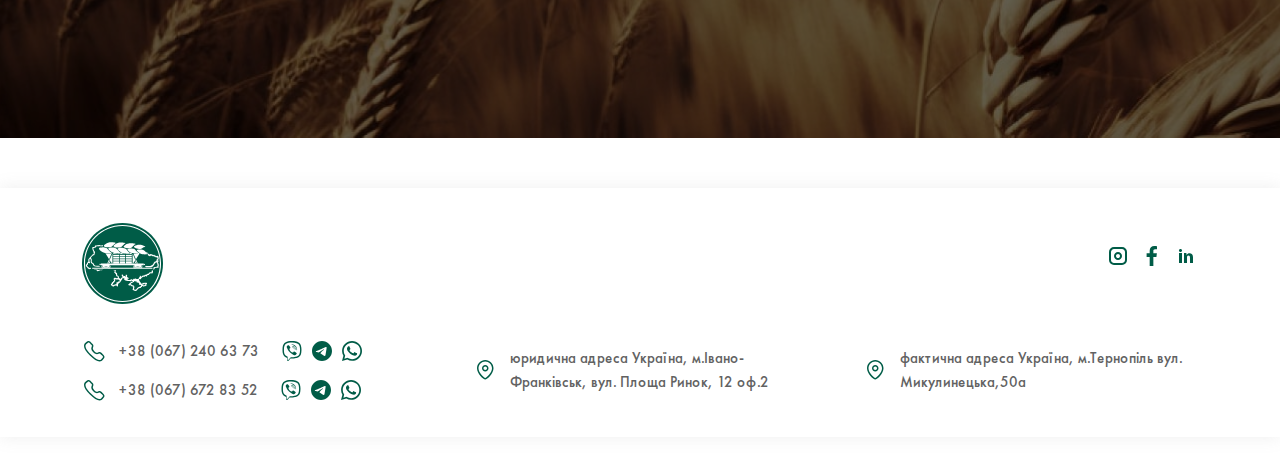
==== commit b068a310: "add fix" ====
--- a/certificates.html
+++ b/certificates.html
@@ -39,6 +39,9 @@
                                 </li>
                                 <li>
                                     <a href="#partners">Партнери</a>
+                                </li>
+                                <li>
+                                    <a href="certificates.html">Сертифікати</a>
                                 </li>
                                 <li>
                                     <a href="#contacts">Контакти</a>
--- a/css/style.css
+++ b/css/style.css
@@ -1 +1 @@
-@font-face{font-family:"Futura PT";src:url("../fonts/futura_pt_bold.eot");src:url("../fonts/futura_pt_bold.eot?#iefix") format("embedded-opentype"),url("../fonts/futura_pt_bold.woff2") format("woff2"),url("../fonts/futura_pt_bold.woff") format("woff"),url("../fonts/futura_pt_bold.ttf") format("truetype"),url("../fonts/futura_pt_bold.svg#futura_pt_bold") format("svg")}@font-face{font-family:"Futura PT";src:url("../fonts/futura_pt_book.eot");src:url("../fonts/futura_pt_book.eot?#iefix") format("embedded-opentype"),url("../fonts/futura_pt_book.woff2") format("woff2"),url("../fonts/futura_pt_book.woff") format("woff"),url("../fonts/futura_pt_book.ttf") format("truetype"),url("../fonts/futura_pt_book.svg#futura_pt_book") format("svg")}@font-face{font-family:"Futura PT";src:url("../fonts/futura_pt_heavy.eot");src:url("../fonts/futura_pt_heavy.eot?#iefix") format("embedded-opentype"),url("../fonts/futura_pt_heavy.woff2") format("woff2"),url("../fonts/futura_pt_heavy.woff") format("woff"),url("../fonts/futura_pt_heavy.ttf") format("truetype"),url("../fonts/futura_pt_heavy.svg#futura_pt_heavy") format("svg")}@font-face{font-family:"Futura PT";src:url("../fonts/futura_pt_light.eot");src:url("../fonts/futura_pt_light.eot?#iefix") format("embedded-opentype"),url("../fonts/futura_pt_light.woff2") format("woff2"),url("../fonts/futura_pt_light.woff") format("woff"),url("../fonts/futura_pt_light.ttf") format("truetype"),url("../fonts/futura_pt_light.svg#futura_pt_light") format("svg")}@font-face{font-family:"Futura PT";src:url("../fonts/futura_pt_medium.eot");src:url("../fonts/futura_pt_medium.eot?#iefix") format("embedded-opentype"),url("../fonts/futura_pt_medium.woff2") format("woff2"),url("../fonts/futura_pt_medium.woff") format("woff"),url("../fonts/futura_pt_medium.ttf") format("truetype"),url("../fonts/futura_pt_medium.svg#futura_pt_medium") format("svg")}@font-face{font-family:"MyriadPro";src:url("../fonts/myriadpro-bold.eot");src:url("../fonts/myriadpro-bold.eot?#iefix") format("embedded-opentype"),url("../fonts/myriadpro-bold.woff2") format("woff2"),url("../fonts/myriadpro-bold.woff") format("woff"),url("../fonts/myriadpro-bold.ttf") format("truetype"),url("../fonts/myriadpro-bold.svg#myriadpro-bold") format("svg")}@font-face{font-family:"MyriadPro";src:url("../fonts/MyriadProRegular.otf");src:url("../fonts/MyriadProRegular.ttf") format("truetype")}html{-webkit-box-sizing:border-box;box-sizing:border-box;scroll-behavior:smooth}*,:after,:before{-webkit-box-sizing:inherit;box-sizing:inherit}*{padding:0px;margin:0px;border:none;-webkit-tap-highlight-color:rgba(255,255,255,0);-webkit-focus-ring-color:rgba(0,0,0,0);-webkit-touch-callout:none;-webkit-tap-highlight-color:transparent!important}body,html{height:100%}a{text-decoration:none;color:inherit}a:hover{color:inherit}button:focus,input:focus{outline:transparent}li{margin:0;padding:0;list-style:none}h1,h2,h3,h4,h5,h6,li,ol,p,ul{margin:0;padding:0}body{position:relative;overflow-x:hidden;min-width:320px;max-width:100vw;cursor:default;font-family:"Futura PT";font-weight:400}.main{-webkit-box-flex:1;-ms-flex:1 1 auto;flex:1 1 auto}.pagewrapper{min-height:100%;display:-webkit-box;display:-ms-flexbox;display:flex;-webkit-box-orient:vertical;-webkit-box-direction:normal;-ms-flex-direction:column;flex-direction:column;position:relative;overflow:hidden}@media (min-width:1500px){.container{max-width:1330px}}@media (min-width:991.8px){.container.full-width{padding:0;max-width:100%}}.welcomescreen{height:100vh;min-height:700px;width:100%;display:-webkit-box;display:-ms-flexbox;display:flex;-webkit-box-align:center;-ms-flex-align:center;align-items:center;-webkit-box-pack:center;-ms-flex-pack:center;justify-content:center;position:relative}.welcomescreen__bg{position:absolute;z-index:-1;width:100%;height:100%;-o-object-fit:cover;object-fit:cover;-webkit-filter:brightness(60%);filter:brightness(60%)}.welcomescreen__bg img{width:100%;height:100%}.welcomescreen__inner{text-align:center}.welcomescreen__inner h1{font-style:normal;font-weight:700;font-size:54px;line-height:160%;color:#FFFFFF;margin-bottom:25px}.welcomescreen__inner p{font-weight:450;font-size:24px;line-height:160%;color:#fff;margin-bottom:55px}.welcomescreen__inner a{display:inline-block;background:#FFFFFF;border-radius:5px;padding:14px 55px;font-weight:700;font-size:20px;line-height:160%;color:#005C47;-webkit-transition:0.5s;transition:0.5s}.welcomescreen__inner a:hover{-webkit-transform:translateY(-5px);transform:translateY(-5px);-webkit-filter:brightness(90%);filter:brightness(90%)}.about{padding-top:100px}@media (max-width:1199.8px){.about{padding-top:80px}}.about__title h2{margin-bottom:50px;font-weight:700;font-size:36px;line-height:160%;text-align:center;color:#005C47}@media (max-width:991.8px){.about__title h2{font-size:28px}}@media (max-width:767.8px){.about__title h2{font-size:24px}}.about__img--mobile{display:none}.about__img{width:100%}.about__img img{width:100%;-o-object-fit:cover;object-fit:cover}.about__content h3{font-weight:600;font-size:16px;line-height:180%;color:#005C47;margin-bottom:30px}.about__content p{font-size:16px;color:#505050}.about__content p+p{margin-top:30px}.about__content p:last-child{margin-top:0px}.about__content strong{display:inline-block;color:#005C47;margin-top:10px;font-style:normal;font-weight:600;font-size:16px;line-height:180%}.about__content strong+strong{margin-left:20px}.cooperation{padding-top:100px}@media (max-width:1199.8px){.cooperation{padding-top:80px}}.cooperation__title h2{font-weight:700;font-size:36px;line-height:160%;text-align:center;color:#005C47;margin-bottom:20px}@media (max-width:991.8px){.cooperation__title h2{font-size:28px}}@media (max-width:767.8px){.cooperation__title h2{font-size:24px}}.cooperation__item{height:70px;max-width:200px;width:100%;display:-webkit-box;display:-ms-flexbox;display:flex;-webkit-box-align:center;-ms-flex-align:center;align-items:center;-webkit-box-pack:center;-ms-flex-pack:center;justify-content:center;font-weight:600;font-size:15px;line-height:19px;display:flex;align-items:center;text-align:center;color:#005C47;padding:16px;-webkit-box-shadow:0px 0px 16px rgba(140,140,140,0.15);box-shadow:0px 0px 16px rgba(140,140,140,0.15);border-radius:57px;background:#fff;margin:30px auto 0}.advantages{padding-top:100px}@media (max-width:1199.8px){.advantages{padding-top:80px}}.advantages__title h2{font-weight:700;font-size:36px;line-height:160%;text-align:center;color:#005C47}@media (max-width:991.8px){.advantages__title h2{font-size:28px}}@media (max-width:767.8px){.advantages__title h2{font-size:24px}}.advantages__item{text-align:center;padding:30px 15px;background:#FFFFFF;-webkit-box-shadow:0px 0px 16px rgba(140,140,140,0.15);box-shadow:0px 0px 16px rgba(140,140,140,0.15);border-radius:10px;width:100%;max-width:380px;margin:50px auto 0;height:300px}.advantages__item img{width:100px;background-size:cover;margin-bottom:20px}.advantages__item p{font-size:20px;line-height:160%;text-align:center;color:#121212}.products{padding-top:100px}@media (max-width:1199.8px){.products{padding-top:80px}}.products__title h2{font-weight:700;font-size:36px;line-height:160%;text-align:center;color:#005C47;margin-bottom:50px}@media (max-width:991.8px){.products__title h2{font-size:28px}}@media (max-width:767.8px){.products__title h2{font-size:24px}}.products__slider{position:relative}.products__slider .slick-arrow{position:absolute;top:50%;-webkit-transform:translateY(-50%);transform:translateY(-50%);z-index:2;width:36px;height:36px;background-size:cover;font-size:0;cursor:pointer;-webkit-transition:0.3s;transition:0.3s;border-radius:5px;overflow:hidden}.products__slider .slick-prev{background-image:url(../img/svg/slider-arrow-prev.svg);left:-10%}.products__slider .slick-prev:hover{-webkit-filter:brightness(150%);filter:brightness(150%)}.products__slider .slick-next{background-image:url(../img/svg/slider-arrow-next.svg);right:-10%}.products__slider .slick-next:hover{-webkit-filter:brightness(150%);filter:brightness(150%)}.products__slide{padding:0 10px;width:100%;height:360px}.products__item{display:block;width:100%;height:100%;position:relative;border-radius:15px;overflow:hidden;font-weight:700;font-size:28px;line-height:160%;display:-webkit-box;display:-ms-flexbox;display:flex;-webkit-box-align:center;-ms-flex-align:center;align-items:center;-webkit-box-pack:center;-ms-flex-pack:center;justify-content:center;color:#FFFFFF}.products__item span{text-align:center}.products__item:hover{color:#fff}.products__item:hover .products__item-bg{-webkit-filter:brightness(100%);filter:brightness(100%);-webkit-transform:scale(1.1);transform:scale(1.1)}.products__item .products__item-bg{-webkit-filter:brightness(50%);filter:brightness(50%);-webkit-transition:0.5s;transition:0.5s;position:absolute;width:100%;height:100%;-o-object-fit:cover;object-fit:cover;z-index:-1}.products__item .products__item-bg img{width:100%;height:100%;-o-object-fit:cover;object-fit:cover}.partners{padding-top:100px}@media (max-width:1199.8px){.partners{padding-top:80px}}.partners__title h2{font-weight:700;font-size:36px;line-height:160%;text-align:center;color:#005C47;margin-bottom:60px}@media (max-width:991.8px){.partners__title h2{font-size:28px}}@media (max-width:767.8px){.partners__title h2{font-size:24px}}.partners__slide{padding:0 10px;height:80px}.partners__slide a{width:100%;height:100%;display:-webkit-box;display:-ms-flexbox;display:flex;-webkit-box-align:center;-ms-flex-align:center;align-items:center;-webkit-box-pack:center;-ms-flex-pack:center;justify-content:center}.partners__slide img{max-width:100%;background-size:cover}.how{padding:100px 0}.how__inner{position:relative;background:#FFFFFF;padding:70px 40px 60px;-webkit-box-shadow:0px 0px 16px rgba(140,140,140,0.15);box-shadow:0px 0px 16px rgba(140,140,140,0.15);border-radius:20px}.how__inner:after{content:"";position:absolute;left:50%;top:50%;height:85%;width:2px;-webkit-transform:translate(-50%,-50%);transform:translate(-50%,-50%);background-image:url(../img/svg/Vector_green.svg);background-size:cover}.how__title h2{font-weight:700;font-size:36px;line-height:160%;text-align:center;color:#005C47;margin-bottom:40px}@media (max-width:991.8px){.how__title h2{font-size:28px}}@media (max-width:767.8px){.how__title h2{font-size:24px}}.how__content p{font-size:16px;line-height:180%;font-weight:500;color:#505050}.how__content p+p{margin-top:20px}.col-lg-6:nth-child(odd) .how__col{padding-right:20px}.col-lg-6:nth-child(2n) .how__col{padding-left:20px}.certificates{padding-bottom:100px}.certificates__title h2{font-weight:700;font-size:36px;line-height:160%;text-align:center;color:#005C47;margin-bottom:50px}@media (max-width:991.8px){.certificates__title h2{font-size:28px}}@media (max-width:767.8px){.certificates__title h2{font-size:24px}}.certificates__slider{position:relative}.certificates__slider .slick-arrow{position:absolute;top:50%;-webkit-transform:translateY(-50%);transform:translateY(-50%);z-index:2;width:36px;height:36px;background-size:cover;font-size:0;cursor:pointer;-webkit-transition:0.3s;transition:0.3s;border-radius:5px;overflow:hidden}.certificates__slider .slick-prev{background-image:url(../img/svg/slider-arrow-prev.svg);left:-10%}.certificates__slider .slick-prev:hover{-webkit-filter:brightness(150%);filter:brightness(150%)}.certificates__slider .slick-next{background-image:url(../img/svg/slider-arrow-next.svg);right:-10%}.certificates__slider .slick-next:hover{-webkit-filter:brightness(150%);filter:brightness(150%)}.certificates__slide{padding:0 10px;width:100%;height:345px}.certificates__item{display:block;width:100%;height:100%;position:relative;border-radius:15px;overflow:hidden;font-weight:700;font-size:28px;line-height:160%;display:-webkit-box;display:-ms-flexbox;display:flex;-webkit-box-align:center;-ms-flex-align:center;align-items:center;-webkit-box-pack:center;-ms-flex-pack:center;justify-content:center;-webkit-transition:0.3s;transition:0.3s}.certificates__item:hover{-webkit-filter:brightness(50%);filter:brightness(50%)}.certificates__item img{width:100%;height:100%;-o-object-fit:cover;object-fit:cover}.certificates__button{text-align:center;margin-top:40px}.certificates__button a{display:inline-block;font-family:"MyriadPro";font-weight:700;font-size:17px;line-height:160%;color:#FFFFFF;padding:9px 49px;background:#005C47;border-radius:5px;-webkit-transition:0.5s;transition:0.5s}.certificates__button a:hover{-webkit-transform:translateY(-5px);transform:translateY(-5px);-webkit-filter:brightness(80%);filter:brightness(80%)}.request{height:355px;width:100%;position:relative;display:-webkit-box;display:-ms-flexbox;display:flex;-webkit-box-align:center;-ms-flex-align:center;align-items:center;-webkit-box-pack:center;-ms-flex-pack:center;justify-content:center}.request__img{position:absolute;z-index:-1;width:100%;height:100%;top:0;left:0;-webkit-filter:brightness(40%);filter:brightness(40%)}.request__img img{width:100%;height:100%;-o-object-fit:cover;object-fit:cover}.request__content{text-align:center}.request__content h2{font-weight:700;font-size:40px;line-height:140%;text-align:center;color:#FFFFFF;margin-bottom:10px}.request__content p{font-size:15px;line-height:160%;text-align:center;color:#FFFFFF;margin-bottom:20px}.request__content-btn a{font-family:"MyriadPro";font-style:normal;font-weight:700;font-size:17px;line-height:160%;text-align:center;color:#005C47;background:#FFFFFF;border-radius:5px;padding:9px 54px;display:inline-block;-webkit-transition:0.5s;transition:0.5s}.request__content-btn a:hover{-webkit-transform:translateY(-5px);transform:translateY(-5px);-webkit-filter:brightness(80%);filter:brightness(80%)}.contacts{padding:100px 0 50px}.contacts__inner{position:relative}.contacts__img{display:block;position:relative;overflow:hidden}.contacts__img img{width:100%;height:440px;-o-object-fit:cover;object-fit:cover;-webkit-transition:0.5s;transition:0.5s}.contacts__img:hover img{-webkit-filter:brightness(90%);filter:brightness(90%);-webkit-transform:scale(1.05);transform:scale(1.05)}.contacts__content{position:absolute;max-width:335px;padding:23px 30px 10px 20px;top:50%;-webkit-transform:translateY(-50%);transform:translateY(-50%);left:10%;background:#FFFFFF;-webkit-box-shadow:0px 0px 16px rgba(140,140,140,0.15);box-shadow:0px 0px 16px rgba(140,140,140,0.15);border-radius:26px}.contact-field{display:-webkit-box;display:-ms-flexbox;display:flex;margin-bottom:20px}.contact-field a{display:-webkit-box;display:-ms-flexbox;display:flex;-webkit-box-align:center;-ms-flex-align:center;align-items:center;-webkit-transition:0.3s;transition:0.3s}.contact-field a+a{margin-left:10px}.contact-field p{font-size:15px;line-height:160%;padding:0 13px;color:#626262;-webkit-transition:0.3s;transition:0.3s}.contact-field img{-webkit-transition:0.3s;transition:0.3s;background-size:cover}.contact-field a:hover p{color:#005C47}.contact-field.socials a+a{margin-left:24px}.phone-field{margin:32px 0 20px}.phone-field .contact-field{margin:0}.phone-field .contact-field+.contact-field{margin:14px 0 0 0}.popup__window{width:100%;height:100vh;position:fixed;top:0;left:0;opacity:0;visibility:hidden;z-index:-1;-webkit-backdrop-filter:blur(5.5px);backdrop-filter:blur(5.5px);background-color:rgba(0,0,0,0.2);-webkit-transition:0.3s 0.1s;transition:0.3s 0.1s}.popup__window.active{opacity:1;visibility:visible;z-index:999;-webkit-transition:0.3s;transition:0.3s}.popup__window.active .popup__body{opacity:1;-webkit-transition:0.6s 0.1s;transition:0.6s 0.1s;-webkit-transform:translateY(0px);transform:translateY(0px)}.popup__wrapper{height:100vh;width:100%;display:-webkit-box;display:-ms-flexbox;display:flex;-webkit-box-align:center;-ms-flex-align:center;align-items:center;-webkit-box-pack:center;-ms-flex-pack:center;justify-content:center}.popup__body{max-width:980px;width:100%;padding:40px 60px;background:#FFFFFF;-webkit-box-shadow:0px 0px 16px rgba(140,140,140,0.15);box-shadow:0px 0px 16px rgba(140,140,140,0.15);border-radius:15px;position:relative;-webkit-transition:0.8s;transition:0.8s;opacity:0;-webkit-transform:translateY(-10px);transform:translateY(-10px)}.popup__close{position:absolute;top:40px;right:60px;cursor:pointer;-webkit-transition:0.3s;transition:0.3s}.popup__close img{width:19px;height:19px;background-size:cover}.popup__close:hover{-webkit-filter:brightness(80%);filter:brightness(80%)}.popup__title h2{text-align:center;font-weight:700;font-size:40px;line-height:160%;text-align:center;margin:0 auto 40px;color:#121212;max-width:350px}.popup__form .input-row{display:-webkit-box;display:-ms-flexbox;display:flex;-webkit-box-align:center;-ms-flex-align:center;align-items:center;-webkit-box-pack:justify;-ms-flex-pack:justify;justify-content:space-between}.popup__form .input-row+.input-row{margin-top:20px}.popup__form input{max-width:420px;width:100%;background-color:#fff;-webkit-box-shadow:0px 0px 16px rgba(140,140,140,0.15);box-shadow:0px 0px 16px rgba(140,140,140,0.15);border-radius:6px;padding:19px 20px;font-weight:300;font-size:14px;line-height:160%;font-family:"MyriadPro";color:#626262}.popup__form input+input{margin-left:20px}.popup__form input::-webkit-input-placeholder{font-size:14px;line-height:160%;color:#626262;-webkit-transition:0.3s 0.1s;transition:0.3s 0.1s}.popup__form input::-moz-placeholder{font-size:14px;line-height:160%;color:#626262;-moz-transition:0.3s 0.1s;transition:0.3s 0.1s}.popup__form input:-ms-input-placeholder{font-size:14px;line-height:160%;color:#626262;-ms-transition:0.3s 0.1s;transition:0.3s 0.1s}.popup__form input::-ms-input-placeholder{font-size:14px;line-height:160%;color:#626262;-ms-transition:0.3s 0.1s;transition:0.3s 0.1s}.popup__form input::placeholder{font-size:14px;line-height:160%;color:#626262;-webkit-transition:0.3s 0.1s;transition:0.3s 0.1s}.popup__form input:active::-webkit-input-placeholder,.popup__form input:focus::-webkit-input-placeholder{opacity:0}.popup__form input:active::-moz-placeholder,.popup__form input:focus::-moz-placeholder{opacity:0}.popup__form input:active:-ms-input-placeholder,.popup__form input:focus:-ms-input-placeholder{opacity:0}.popup__form input:active::-ms-input-placeholder,.popup__form input:focus::-ms-input-placeholder{opacity:0}.popup__form input:active::placeholder,.popup__form input:focus::placeholder{opacity:0}.popup__form textarea{width:100%;background-color:#fff;-webkit-box-shadow:0px 0px 16px rgba(140,140,140,0.15);box-shadow:0px 0px 16px rgba(140,140,140,0.15);font-family:"MyriadPro";border-radius:6px;padding:15px 20px;font-weight:300;font-size:14px;line-height:160%;color:#626262;resize:none;outline:none;height:90px}.popup__form textarea::-webkit-input-placeholder{font-size:14px;line-height:160%;color:#626262;-webkit-transition:0.3s 0.1s;transition:0.3s 0.1s}.popup__form textarea::-moz-placeholder{font-size:14px;line-height:160%;color:#626262;-moz-transition:0.3s 0.1s;transition:0.3s 0.1s}.popup__form textarea:-ms-input-placeholder{font-size:14px;line-height:160%;color:#626262;-ms-transition:0.3s 0.1s;transition:0.3s 0.1s}.popup__form textarea::-ms-input-placeholder{font-size:14px;line-height:160%;color:#626262;-ms-transition:0.3s 0.1s;transition:0.3s 0.1s}.popup__form textarea::placeholder{font-size:14px;line-height:160%;color:#626262;-webkit-transition:0.3s 0.1s;transition:0.3s 0.1s}.popup__form textarea:focus::-webkit-input-placeholder{opacity:0}.popup__form textarea:focus::-moz-placeholder{opacity:0}.popup__form textarea:focus:-ms-input-placeholder{opacity:0}.popup__form textarea:focus::-ms-input-placeholder{opacity:0}.popup__form textarea:focus::placeholder{opacity:0}.popup__form button{margin:40px auto 0;display:-webkit-box;display:-ms-flexbox;display:flex;-webkit-box-pack:center;-ms-flex-pack:center;justify-content:center;cursor:pointer;background:#005C47;border-radius:5px;padding:9px 54px;font-family:"MyriadPro";font-style:normal;font-weight:700;font-size:17px;line-height:160%;color:#FFFFFF;-webkit-transition:0.5s;transition:0.5s}.popup__form button:hover{-webkit-transform:translateY(-5px);transform:translateY(-5px);-webkit-filter:brightness(120%);filter:brightness(120%)}@media (max-width:1600.8px){.products__item{font-size:24px}.certificates__slider .slick-prev,.products__slider .slick-prev{left:-5%}.certificates__slider .slick-next,.products__slider .slick-next{right:-5%}.advantages__item p{font-size:18px;line-height:150%}}@media (max-width:1399.8px){.certificates__slider,.products__slider{margin:0 auto;width:95%}.welcomescreen__inner h1{font-size:42px}}@media (max-width:1199.8px){.certificates__slide{padding:0 7px;height:320px}}@media (max-width:991.8px){.request__content h2{font-size:36px;margin-bottom:20px}.request__content p{margin-bottom:25px}.how__title h2{margin-bottom:30px}.col-lg-6:nth-child(odd) .how__col{padding-right:0;padding-bottom:60px}.col-lg-6:nth-child(2n) .how__col{position:relative;padding-left:0;padding-top:60px}.col-lg-6:nth-child(2n) .how__col:after{content:"";position:absolute;left:50%;-webkit-transform:translateX(-50%);transform:translateX(-50%);height:2px;width:100%;top:0;background-size:cover;background-repeat:no-repeat;background-image:url(../img/svg/vector_mobile.svg)}.how__inner{padding:60px 30px}.how__inner:after{display:none}.popup__title h2{font-size:36px}.certificates__slider .slick-arrow,.products__slider .slick-arrow{width:30px;height:30px}.certificates__slider .slick-prev,.products__slider .slick-prev{left:-40px}.certificates__slider .slick-next,.products__slider .slick-next{right:-40px}.products__slide{padding:0 5px;height:300px}.certificates__slide{padding:0 5px;height:280px}.products__item{font-size:20px}.certificates__slider,.products__slider{width:90%}.advantages__title h2{margin-bottom:20px}.advantages__item{margin:30px auto 0}.advantages__item p{font-size:16px}.about__img{display:none}.about__img--mobile{display:block;width:100%;height:350px}.about__img--mobile img{width:100%;height:100%;-o-object-fit:cover;object-fit:cover}.about__title h2{margin-bottom:40px}.about__content{padding:0!important;margin-bottom:30px}.about__content h3{margin-bottom:20px;font-size:14px}.about__content p{font-size:14px}.about__content p+p{margin-top:20px}.welcomescreen__inner h1{font-size:36px}.welcomescreen__inner p{font-size:18px}}@media (min-width:767.9px){.certificates__slider.left-padding,.products__slider.left-padding{padding-left:0!important}}@media (max-width:767.8px){.certificates{padding-bottom:80px}.certificates .container,.partners .container,.products .container{max-width:100%;padding:0}.how{padding:80px 0}.popup__close{top:25px;right:30px}.popup__title h2{font-size:28px;margin-bottom:20px}.popup__form .input-row{-webkit-box-orient:vertical;-webkit-box-direction:normal;-ms-flex-direction:column;flex-direction:column}.popup__form .input-row+.input-row{margin-top:15px}.popup__form input+input{margin-left:0;margin-top:15px}.certificates__slider,.products__slider{width:100%}.advantages__item{height:250px}.advantages__item img{width:70px;margin-bottom:10px}.about__img--mobile{height:300px}}@media (max-width:575.8px){.contacts__content{max-width:340px;width:100%;padding:23px 20px;top:42px;-webkit-transform:translate(-50%,0%);transform:translate(-50%,0%);left:50%}.contacts__img img{height:714px}.contacts{padding:80px 0 50px}.request__content h2{font-size:30px;margin-bottom:25px}.request__content p{margin-bottom:35px}.how__inner{padding:50px 20px}.col-lg-6:nth-child(odd) .how__col{padding-bottom:40px}.col-lg-6:nth-child(2n) .how__col{padding-top:40px}.popup__form button{margin:30px auto 0;max-width:420px;width:100%}.popup__form input{padding:15px 18px}.popup__form textarea{max-width:420px}.popup__close{top:15px;right:15px}.popup__body{padding:35px 25px}.popup__title h2{font-size:22px}.advantages__inner .col-6{padding-left:10px;padding-right:10px}.advantages__item{height:220px;padding:25px 9px;margin:20px auto 0}.advantages__item p{font-size:13px}.about__img--mobile{height:240px}.cooperation__item{font-size:13px;margin:20px auto 0;padding:14px 18px}.welcomescreen__inner h1{font-size:28px}}@media (max-width:374.8px){.certificates__slide{height:250px}.advantages__item{padding:20px 9px;margin:12px auto 0}.advantages__inner .col-6{padding-left:6px;padding-right:6px}.advantages__item p{font-size:11px}.contacts__content{max-width:95%}.contact-field p{font-size:13px;padding:0px 10px}}.product-about{padding:136px 0 0px}.product-about__screen{display:-webkit-box;display:-ms-flexbox;display:flex;-webkit-box-align:center;-ms-flex-align:center;align-items:center;-webkit-box-pack:justify;-ms-flex-pack:justify;justify-content:space-between;height:380px;width:640px}.product-about__screen .small-slider{width:90px;height:100%;cursor:pointer}.product-about__screen .small-slider .slide-img{width:90px;height:80px;border-radius:15px;position:relative;overflow:hidden}.product-about__screen .small-slider .slide-img img{width:100%;height:100%;-o-object-fit:cover;object-fit:cover}.product-about__screen .small-slider .small-slide{margin-bottom:18px}.product-about__screen .small-slider .slick-list.draggable{height:380px!important}.product-about__screen .small-slider .slick-track{height:100%!important}.product-about__screen .big-slider{width:530px}.product-about__screen .big-slider .slide-img{border-radius:15px;position:relative;overflow:hidden;width:530px;height:380px}.product-about__screen .big-slider .slide-img img{width:100%;height:100%;-o-object-fit:cover;object-fit:cover;-o-object-position:center;object-position:center}.product-about__content-top{display:-webkit-box;display:-ms-flexbox;display:flex;-webkit-box-align:center;-ms-flex-align:center;align-items:center;-webkit-box-pack:justify;-ms-flex-pack:justify;justify-content:space-between;margin-bottom:40px}.product-about__content-top.mobile{display:none}.product-about__content-top h1{font-weight:700;font-size:28px;line-height:160%;color:#121212}.product-about__content-top span{font-size:15px;line-height:160%;padding:6px 30px;display:-webkit-box;display:-ms-flexbox;display:flex;-webkit-box-align:center;-ms-flex-align:center;align-items:center;text-align:center;border:1px solid #005C47;border-radius:5px;color:#005C47}.product-about__content-bottom dl{display:-webkit-box;display:-ms-flexbox;display:flex;width:100%;-webkit-box-pack:justify;-ms-flex-pack:justify;justify-content:space-between}.product-about__content-bottom dl+dl{margin-top:10px}.product-about__content-bottom dl dt{font-size:18px;line-height:160%;color:#626262;width:70%}.product-about__content-bottom dl dd{font-weight:700;font-size:17px;line-height:160%;text-align:right;color:#121212;width:30%}.product-about__content-bottom .price{font-weight:700;font-size:28px;line-height:160%;margin-top:30px;color:#005C47;display:block}.product-about__content-bottom .popup_btn{display:-webkit-box;display:-ms-flexbox;display:flex;-webkit-box-align:center;-ms-flex-align:center;align-items:center;-webkit-box-pack:center;-ms-flex-pack:center;justify-content:center;width:310px;height:44px;margin-top:20px;font-family:"MyriadPro";font-style:normal;font-weight:700;font-size:17px;line-height:160%;text-align:center;color:#FFFFFF;background:#005C47;border-radius:5px;-webkit-transition:0.5s;transition:0.5s}.product-about__content-bottom .popup_btn:hover{-webkit-transform:translateY(-5px);transform:translateY(-5px);-webkit-filter:brightness(90%);filter:brightness(90%)}.product-description{padding:80px 0 100px}.product-description__inner{position:relative;background:#FFFFFF;padding:40px 50px 40px;-webkit-box-shadow:0px 0px 16px rgba(140,140,140,0.15);box-shadow:0px 0px 16px rgba(140,140,140,0.15);border-radius:20px}.product-description__inner:after{content:"";position:absolute;left:50%;top:50%;height:85%;width:2px;-webkit-transform:translate(-50%,-50%);transform:translate(-50%,-50%);background-image:url(../img/svg/Vector_green.svg);background-size:cover}.product-description__title h2{font-weight:700;font-size:24px;line-height:160%;color:#005C47;text-align:center;margin-bottom:20px}.product-description__content p{font-family:"MyriadPro";font-style:normal;font-weight:400;font-size:18px;line-height:160%;color:#626262}.product-description__content p+p{margin-top:20px}.product-description__content dl{display:-webkit-box;display:-ms-flexbox;display:flex;-webkit-box-align:center;-ms-flex-align:center;align-items:center;-webkit-box-pack:justify;-ms-flex-pack:justify;justify-content:space-between;background:#FFFFFF;-webkit-box-shadow:0px 0px 16px rgba(140,140,140,0.15);box-shadow:0px 0px 16px rgba(140,140,140,0.15);border-radius:5px;padding:12px 15px}.product-description__content dl+dl{margin-top:10px}.col-lg-6:nth-child(odd) .product-description__col{padding-right:50px}.col-lg-6:nth-child(2n) .product-description__col{padding-left:50px}.request.product-page{margin:100px 0 50px}.products.product-page{padding:0}@media (max-width:1399.8px){.product-about__content-top span{-webkit-box-pack:center;-ms-flex-pack:center;justify-content:center;padding:6px 10px;width:120px}}@media (max-width:1199.8px){.product-about__content-top{display:none}.product-about__content-top.mobile{display:-webkit-box;display:-ms-flexbox;display:flex}.product-about__screen{margin-bottom:50px}}@media (max-width:991.8px){.product-description__inner{padding:60px 30px}.product-description__inner:after{display:none}.col-lg-6:nth-child(odd) .product-description__col{padding-right:0;padding-bottom:40px}.col-lg-6:nth-child(2n) .product-description__col{position:relative;padding-left:0;padding-top:40px}.col-lg-6:nth-child(2n) .product-description__col:after{content:"";position:absolute;left:50%;-webkit-transform:translateX(-50%);transform:translateX(-50%);height:2px;width:100%;top:0;background-size:cover;background-repeat:no-repeat;background-image:url(../img/svg/vector_mobile.svg)}.product-about__content-bottom dl{width:640px}}@media (max-width:767.8px){.product-about__content-bottom dl{width:100%}.product-about__content-top h1{font-size:24px}.request.product-page{margin:80px 0 50px}.product-description{padding:80px 0 80px}.product-description__content p{font-size:14px}.product-description__inner{padding:60px 10px}.product-about__screen{-webkit-box-orient:vertical;-webkit-box-direction:reverse;-ms-flex-direction:column-reverse;flex-direction:column-reverse}.product-about__screen .small-slider{width:100%;height:80px;overflow:hidden}.product-about__screen .big-slider{width:100%;margin-bottom:20px}.product-about__screen{height:auto;width:100%}.product-about__screen .big-slider .slide-img{width:100%;height:350px}.product-about__screen .small-slider .small-slide{margin-bottom:0;height:80px;margin:0 25px}.product-about__screen .small-slider .slick-list.draggable{margin:0 -25px}.product-about__screen .small-slider .slide-img{margin:0 auto}.product-about__screen .small-slider .slick-list.draggable{height:auto}.product-about__screen .small-slider .slick-track{height:90px!important}}@media (max-width:575.8px){.product-about__content-bottom dl dt{font-size:13px}.product-about__content-bottom dl dd{font-size:13px}.product-about__screen .small-slider .small-slide{margin:0 2vw}.product-about__screen .small-slider .slick-list.draggable{margin:0 -2vw}.product-about__content-bottom .popup_btn{width:100%}.product-about__content-bottom .price{text-align:center}.product-about__screen .big-slider .slide-img{height:320px}.product-about{padding:125px 0 0px}.product-about__content-top h1{max-width:220px}}@media (max-width:375px){.product-about__screen .small-slider .small-slide{margin:0 2vw}.product-about__screen .small-slider .slick-list.draggable{margin:0 -2vw}.product-about__screen .big-slider .slide-img{height:250px}.product-about__content-top h1{font-size:21px;max-width:200px}.product-about__content-top span{height:28px;width:auto;font-size:13px}}.certificates-page{padding:170px 0 80px}.certificates-page .row>*{padding-right:10px;padding-left:10px}.certificates-page__title{margin-bottom:40px;font-weight:700;font-size:36px;line-height:160%;text-align:center;color:#005C47}@media (max-width:991.8px){.certificates-page__title{font-size:28px}}@media (max-width:767.8px){.certificates-page__title{font-size:24px}}.certificates-page__title h1{font-weight:700;font-size:36px;line-height:160%}.certificates-page__item{margin-bottom:20px;width:100%;display:block;height:345px}.certificates-page__item img{border-radius:15px;width:100%;height:100%;-o-object-fit:cover;object-fit:cover}@media (max-width:1399.8px){.certificates-page__item{height:300px}.certificates-page{padding:145px 0 80px}}@media (max-width:1199.8px){.certificates-page{padding:130px 0 70px}.certificates-page__item{height:270px}}@media (max-width:991.8px){.certificates-page{padding:100px 0 70px}.certificates-page__item{height:250px}}@media (max-width:767.8px){.certificates-page__item{height:250px}}@media (max-width:575.8px){.certificates-page{padding:100px 0 60px}.certificates-page__item{max-width:320px;margin:0 auto 20px}}.details{padding:170px 0 0px}.details__title{margin-bottom:40px;font-weight:700;font-size:36px;line-height:160%;text-align:center;color:#005C47}@media (max-width:991.8px){.details__title{font-size:28px}}@media (max-width:767.8px){.details__title{font-size:24px}}.details__title h1{font-weight:700;font-size:36px;line-height:160%}.details__inner{width:100%;background:#FFFFFF;-webkit-box-shadow:0px 0px 16px rgba(140,140,140,0.15);box-shadow:0px 0px 16px rgba(140,140,140,0.15);border-radius:15px;display:-webkit-box;display:-ms-flexbox;display:flex}.details__col{width:50%}.details__col-head{padding:25px 61px;background:#005C47;border-radius:15px 0 0 15px;width:100%;display:-webkit-box;display:-ms-flexbox;display:flex;-webkit-box-align:center;-ms-flex-align:center;align-items:center;-webkit-box-pack:justify;-ms-flex-pack:justify;justify-content:space-between}.details__col-head h2{text-align:center;font-weight:600;font-size:24px;line-height:160%;color:#FFFFFF;margin:0 22px}.details__head-icon{width:43px;height:43px;display:-webkit-box;display:-ms-flexbox;display:flex;-webkit-box-align:center;-ms-flex-align:center;align-items:center;-webkit-box-pack:center;-ms-flex-pack:center;justify-content:center;border-radius:50%;background:#FFFFFF}.details__head-icon img{width:28px;background-size:cover}.details__col-content{padding:20px 25px 50px 61px}.details__col-content p{font-family:"MyriadPro";font-style:normal;font-weight:400;font-size:17px;line-height:198%}.details__col-content p+p{margin-top:30px}.details__col:nth-child(2) .details__col-head{border-radius:0 15px 15px 0;position:relative}.details__col:nth-child(2) .details__col-head:before{content:"";position:absolute;top:50%;left:0;-webkit-transform:translateY(-50%);transform:translateY(-50%);width:1px;height:90%;background-image:url(../img/svg/vector_white_details.svg);background-size:cover}.details__col:nth-child(2) .details__col-content{position:relative}.details__col:nth-child(2) .details__col-content:before{content:"";position:absolute;top:50%;left:0;-webkit-transform:translateY(-50%);transform:translateY(-50%);width:1px;height:95%;background-image:url(../img/svg/vector_green_details.svg);background-size:cover}@media (max-width:1399.8px){.details{padding:145px 0 0px}.details__col-head{padding:25px 25px}.details__col-content{padding:20px 25px 40px 40px}}@media (max-width:1199.8px){.details{padding:130px 0 0px}.details__col-head h2{font-size:20px;margin:0px 10px}.details__head-icon{width:38px;height:38px}.details__head-icon img{width:24px}.details__col-content p+p{margin-top:20px}}@media (max-width:991.8px){.details__col-head{padding:25px 40px}.details{padding:100px 0 0px}.details__col{width:100%}.details__inner{-ms-flex-wrap:wrap;flex-wrap:wrap}.details__col-head{border-radius:15px}.details__col:first-child .details__col-content{padding-bottom:120px}.details__col:nth-child(2) .details__col-head{border-radius:15px}.details__col:nth-child(2) .details__col-head:before{display:none}.details__col:nth-child(2) .details__col-content:before{top:-180px;left:50%;-webkit-transform:translate(-50%,0);transform:translate(-50%,0);width:80%;height:2px;background-image:url(../img/svg/vector_green_details_mobile.svg)}}@media (max-width:767.8px){.details__col-head h2{font-size:18px}.details__col-content p{font-size:16px}.details__col:nth-child(2) .details__col-content:before{top:-170px;width:90%}}@media (max-width:575.8px){.details__col:nth-child(2) .details__col-content:before{top:-130px}.details__col-content{padding:30px 20px 50px 20px}.details__col-head{padding:15px 20px}.details__col:first-child .details__col-content{padding-bottom:100px}.details__col-head h2{font-size:15px}.details__head-icon{width:32px;height:32px}.details__head-icon img{width:21px}}@media (max-width:375px){.details__col-content p{font-size:13px}}@media (max-width:350px){.details__col-head h2{font-size:13px}}.header{display:-webkit-box;display:-ms-flexbox;display:flex;-webkit-box-align:center;-ms-flex-align:center;align-items:center;width:100%;height:110px;position:fixed;z-index:5;-webkit-transition:0.4s;transition:0.4s}.header.header-active{background-color:rgba(255,255,255,0.99)}.header.header-active .header__menu ul>li a{color:#121212}.header.header-active .header__menu ul>li a:after{background-color:#121212}.header.header-active .header__lang svg path{stroke:#121212}.header.header-active .header__lang span{color:#121212}.header.header-active .burger-btn:after,.header.header-active .burger-btn:before{background:#121212}.header.header-active .burger-btn:before{-webkit-box-shadow:#121212 0 8px 0 0;box-shadow:#121212 0 8px 0 0}.header.header-active .burger-btn.active:before{background:#121212;-webkit-box-shadow:#121212 0 8px 0 0;box-shadow:#121212 0 8px 0 0;-webkit-box-shadow:transparent 0 0 0 0;box-shadow:transparent 0 0 0 0;top:50%;-webkit-transform:rotate(225deg);transform:rotate(225deg)}.header.white .header__menu ul>li a{color:#121212}.header.white .header__lang svg path{stroke:#121212}.header.white .header__lang span{color:#121212}.header.white.header-active{background-color:rgba(255,255,255,0.99)}.header__logo a{display:block;position:relative;z-index:55;width:81px}.header__logo img{width:100%;background-size:cover}.header__menu{display:-webkit-box;display:-ms-flexbox;display:flex}.header__menu ul{display:-webkit-box;display:-ms-flexbox;display:flex}.header__menu ul>li+li{margin-left:50px}.header__menu ul>li a{font-weight:700;font-size:16px;line-height:21px;color:#FFFFFF}.header__menu ul>li a:after{content:"";display:block;width:0;height:1px;background-color:#fff;-webkit-transition:0.4s;transition:0.4s}.header__menu ul>li a:hover:after{width:80%}.header__lang{position:relative;margin-left:80px;cursor:pointer}.header__lang span{font-weight:700;font-size:16px;line-height:21px;color:#FFFFFF;display:block;margin-bottom:5px;position:relative}.header__lang .current-lang{padding-right:20px;text-transform:uppercase}.header__lang .current-lang svg{position:absolute;right:0;top:5px}.header__lang .dropdown{position:absolute;visibility:hidden;opacity:0;z-index:-1;-webkit-transform:translateY(10px);transform:translateY(10px);-webkit-transition:0.4s;transition:0.4s;background-color:#fff;border-radius:10px;top:100%;left:0;padding:10px 20px 10px 15px;-webkit-box-shadow:1px 1px 4px rgba(0,0,0,0.4);box-shadow:1px 1px 4px rgba(0,0,0,0.4)}.header__lang .dropdown li{color:#121212;font-weight:700;font-size:16px;line-height:21px;display:block;margin-bottom:5px;text-transform:uppercase;-webkit-transition:0.3s;transition:0.3s}.header__lang .dropdown li:hover{color:#005C47;opacity:0.7}.header__lang:hover .dropdown{visibility:visible;opacity:1;z-index:1;-webkit-transform:translateY(0px);transform:translateY(0px)}@media (max-width:1199.8px){.header__menu ul>li+li{margin-left:35px}.header__lang{margin-left:60px}}@media (max-width:991.8px){.header__lang{margin-right:35px}.header__lang:hover .dropdown{visibility:hidden;opacity:0;z-index:-1;-webkit-transform:translateY(5px);transform:translateY(5px)}.header__lang .dropdown.active{visibility:visible;opacity:1;z-index:1;-webkit-transform:translateY(0px);transform:translateY(0px)}.header{height:90px}.header__logo a{width:70px}.header__menu{position:fixed;overflow:auto;z-index:20;width:100%;height:100%;top:0;left:0;-webkit-transition:0.5s;transition:0.5s;padding-top:25vh;background-color:#fff;-webkit-transform:translateX(100%);transform:translateX(100%);-webkit-transition:0.6s 0.3s;transition:0.6s 0.3s}.header__menu ul{-webkit-box-orient:vertical;-webkit-box-direction:normal;-ms-flex-direction:column;flex-direction:column;-webkit-box-align:center;-ms-flex-align:center;align-items:center;width:100%;height:100%}.header__menu ul>li a{font-weight:700;font-size:16px;line-height:21px;color:#121212;opacity:0;-webkit-transition:0.2s;transition:0.2s}.header__menu ul>li+li{margin-left:0px;margin-top:30px}.header__menu.active{opacity:1;-webkit-transform:translateX(0%);transform:translateX(0%);-webkit-transition:0.6s;transition:0.6s}.header__menu.active ul>li a{opacity:1;-webkit-transition:1s 0.5s;transition:1s 0.5s}.burger-btn{background:transparent;position:relative;z-index:55;display:block;height:25px;width:40px}.burger-btn:after,.burger-btn:before{background:#fff;-webkit-backface-visibility:hidden;backface-visibility:hidden;content:"";height:3px;border-radius:5px;left:0;-webkit-transition:0.75s;transition:0.75s;width:30px}.burger-btn:before{-webkit-box-shadow:#fff 0 8px 0 0;box-shadow:#fff 0 8px 0 0;position:absolute;top:0}.burger-btn:after{position:absolute;top:calc(100% - 9px)}.burger-btn.active:before{background:#121212;-webkit-box-shadow:#121212 0 8px 0 0;box-shadow:#121212 0 8px 0 0;-webkit-box-shadow:transparent 0 0 0 0;box-shadow:transparent 0 0 0 0;top:50%;-webkit-transform:rotate(225deg);transform:rotate(225deg)}.burger-btn.active:after{background:#121212;top:50%;-webkit-transform:rotate(315deg);transform:rotate(315deg)}.header.white .burger-btn{background:transparent;position:relative;z-index:55;display:block;height:25px;width:40px}.header.white .burger-btn:after,.header.white .burger-btn:before{background:#121212;-webkit-backface-visibility:hidden;backface-visibility:hidden;content:"";height:3px;border-radius:5px;left:0;-webkit-transition:0.75s;transition:0.75s;width:30px}.header.white .burger-btn:before{-webkit-box-shadow:#121212 0 8px 0 0;box-shadow:#121212 0 8px 0 0;position:absolute;top:0}.header.white .burger-btn:after{position:absolute;top:calc(100% - 9px)}.header.white .burger-btn.active:before{background:#121212;-webkit-box-shadow:#121212 0 8px 0 0;box-shadow:#121212 0 8px 0 0;-webkit-box-shadow:transparent 0 0 0 0;box-shadow:transparent 0 0 0 0;top:50%;-webkit-transform:rotate(225deg);transform:rotate(225deg)}.header.white .burger-btn.active:after{background:#121212;top:50%;-webkit-transform:rotate(315deg);transform:rotate(315deg)}}.footer{margin-bottom:64px;background:#FFFFFF;padding:35px 0;-webkit-box-shadow:0px 0px 16px rgba(140,140,140,0.15);box-shadow:0px 0px 16px rgba(140,140,140,0.15)}.footer__inner{display:-webkit-box;display:-ms-flexbox;display:flex;-webkit-box-align:center;-ms-flex-align:center;align-items:center;-webkit-box-pack:justify;-ms-flex-pack:justify;justify-content:space-between;-ms-flex-wrap:wrap;flex-wrap:wrap}.footer__col{max-width:300px}.footer__col .contact-field{margin:0}.footer__col .contact-field p{font-size:15px}.footer__col .contact-field+.contact-field{margin-top:15px}.footer__col-mobile{display:none}@media (max-width:1399.8px){.footer__col{max-width:30%;width:100%;margin-top:30px}.footer__col.socials{display:none}.footer__logo{width:50%}.footer__col-mobile{display:block;width:50%}.footer__col-mobile .contact-field{-webkit-box-pack:end;-ms-flex-pack:end;justify-content:flex-end}.footer{margin-bottom:35px}}@media (max-width:991.8px){.footer__col{max-width:100%}}@media (max-width:575.8px){.footer{margin-bottom:0;padding:35px 0 45px}}+@font-face{font-family:"Futura PT";src:url("../fonts/futura_pt_bold.eot");src:url("../fonts/futura_pt_bold.eot?#iefix") format("embedded-opentype"),url("../fonts/futura_pt_bold.woff2") format("woff2"),url("../fonts/futura_pt_bold.woff") format("woff"),url("../fonts/futura_pt_bold.ttf") format("truetype"),url("../fonts/futura_pt_bold.svg#futura_pt_bold") format("svg")}@font-face{font-family:"Futura PT";src:url("../fonts/futura_pt_book.eot");src:url("../fonts/futura_pt_book.eot?#iefix") format("embedded-opentype"),url("../fonts/futura_pt_book.woff2") format("woff2"),url("../fonts/futura_pt_book.woff") format("woff"),url("../fonts/futura_pt_book.ttf") format("truetype"),url("../fonts/futura_pt_book.svg#futura_pt_book") format("svg")}@font-face{font-family:"Futura PT";src:url("../fonts/futura_pt_heavy.eot");src:url("../fonts/futura_pt_heavy.eot?#iefix") format("embedded-opentype"),url("../fonts/futura_pt_heavy.woff2") format("woff2"),url("../fonts/futura_pt_heavy.woff") format("woff"),url("../fonts/futura_pt_heavy.ttf") format("truetype"),url("../fonts/futura_pt_heavy.svg#futura_pt_heavy") format("svg")}@font-face{font-family:"Futura PT";src:url("../fonts/futura_pt_light.eot");src:url("../fonts/futura_pt_light.eot?#iefix") format("embedded-opentype"),url("../fonts/futura_pt_light.woff2") format("woff2"),url("../fonts/futura_pt_light.woff") format("woff"),url("../fonts/futura_pt_light.ttf") format("truetype"),url("../fonts/futura_pt_light.svg#futura_pt_light") format("svg")}@font-face{font-family:"Futura PT";src:url("../fonts/futura_pt_medium.eot");src:url("../fonts/futura_pt_medium.eot?#iefix") format("embedded-opentype"),url("../fonts/futura_pt_medium.woff2") format("woff2"),url("../fonts/futura_pt_medium.woff") format("woff"),url("../fonts/futura_pt_medium.ttf") format("truetype"),url("../fonts/futura_pt_medium.svg#futura_pt_medium") format("svg")}@font-face{font-family:"MyriadPro";src:url("../fonts/myriadpro-bold.eot");src:url("../fonts/myriadpro-bold.eot?#iefix") format("embedded-opentype"),url("../fonts/myriadpro-bold.woff2") format("woff2"),url("../fonts/myriadpro-bold.woff") format("woff"),url("../fonts/myriadpro-bold.ttf") format("truetype"),url("../fonts/myriadpro-bold.svg#myriadpro-bold") format("svg")}@font-face{font-family:"MyriadPro";src:url("../fonts/MyriadProRegular.otf");src:url("../fonts/MyriadProRegular.ttf") format("truetype")}html{-webkit-box-sizing:border-box;box-sizing:border-box;scroll-behavior:smooth}*,:after,:before{-webkit-box-sizing:inherit;box-sizing:inherit}*{padding:0px;margin:0px;border:none;-webkit-tap-highlight-color:rgba(255,255,255,0);-webkit-focus-ring-color:rgba(0,0,0,0);-webkit-touch-callout:none;-webkit-tap-highlight-color:transparent!important}body,html{height:100%}a{text-decoration:none;color:inherit}a:hover{color:inherit}button:focus,input:focus{outline:transparent}li{margin:0;padding:0;list-style:none}h1,h2,h3,h4,h5,h6,li,ol,p,ul{margin:0;padding:0}body{position:relative;overflow-x:hidden;min-width:320px;max-width:100vw;cursor:default;font-family:"Futura PT";font-weight:400}.main{-webkit-box-flex:1;-ms-flex:1 1 auto;flex:1 1 auto}.pagewrapper{min-height:100%;display:-webkit-box;display:-ms-flexbox;display:flex;-webkit-box-orient:vertical;-webkit-box-direction:normal;-ms-flex-direction:column;flex-direction:column;position:relative;overflow:hidden}@media (min-width:1500px){.container{max-width:1330px}}@media (min-width:991.8px){.container.full-width{padding:0;max-width:100%}}.welcomescreen{height:100vh;min-height:700px;width:100%;display:-webkit-box;display:-ms-flexbox;display:flex;-webkit-box-align:center;-ms-flex-align:center;align-items:center;-webkit-box-pack:center;-ms-flex-pack:center;justify-content:center;position:relative}.welcomescreen__bg{position:absolute;z-index:-1;width:100%;height:100%;-o-object-fit:cover;object-fit:cover;-webkit-filter:brightness(60%);filter:brightness(60%)}.welcomescreen__bg img{width:100%;height:100%}.welcomescreen__inner{text-align:center}.welcomescreen__inner h1{font-style:normal;font-weight:700;font-size:54px;line-height:160%;color:#FFFFFF;margin-bottom:25px}.welcomescreen__inner p{font-weight:450;font-size:24px;line-height:160%;color:#fff;margin-bottom:55px}.welcomescreen__inner a{display:inline-block;background:#FFFFFF;border-radius:5px;padding:14px 55px;font-weight:700;font-size:20px;line-height:160%;color:#005C47;-webkit-transition:0.5s;transition:0.5s}.welcomescreen__inner a:hover{-webkit-transform:translateY(-5px);transform:translateY(-5px);-webkit-filter:brightness(90%);filter:brightness(90%)}.about{padding-top:100px}@media (max-width:1199.8px){.about{padding-top:80px}}.about__title h2{margin-bottom:50px;font-weight:700;font-size:36px;line-height:160%;text-align:center;color:#005C47}@media (max-width:991.8px){.about__title h2{font-size:28px}}@media (max-width:767.8px){.about__title h2{font-size:24px}}.about__img--mobile{display:none}.about__img{width:100%}.about__img img{width:100%;-o-object-fit:cover;object-fit:cover}.about__content h3{font-weight:600;font-size:16px;line-height:180%;color:#005C47;margin-bottom:30px}.about__content p{font-size:16px;color:#505050}.about__content p+p{margin-top:30px}.about__content p:last-child{margin-top:0px}.about__content strong{display:inline-block;color:#005C47;margin-top:10px;font-style:normal;font-weight:600;font-size:16px;line-height:180%}.about__content strong+strong{margin-left:20px}.cooperation{padding-top:100px}@media (max-width:1199.8px){.cooperation{padding-top:80px}}.cooperation__title h2{font-weight:700;font-size:36px;line-height:160%;text-align:center;color:#005C47;margin-bottom:20px}@media (max-width:991.8px){.cooperation__title h2{font-size:28px}}@media (max-width:767.8px){.cooperation__title h2{font-size:24px}}.cooperation__item{height:70px;max-width:200px;width:100%;display:-webkit-box;display:-ms-flexbox;display:flex;-webkit-box-align:center;-ms-flex-align:center;align-items:center;-webkit-box-pack:center;-ms-flex-pack:center;justify-content:center;font-weight:600;font-size:15px;line-height:19px;display:flex;align-items:center;text-align:center;color:#005C47;padding:16px;-webkit-box-shadow:0px 0px 16px rgba(140,140,140,0.15);box-shadow:0px 0px 16px rgba(140,140,140,0.15);border-radius:57px;background:#fff;margin:30px auto 0}.advantages{padding-top:100px}@media (max-width:1199.8px){.advantages{padding-top:80px}}.advantages__title h2{font-weight:700;font-size:36px;line-height:160%;text-align:center;color:#005C47}@media (max-width:991.8px){.advantages__title h2{font-size:28px}}@media (max-width:767.8px){.advantages__title h2{font-size:24px}}.advantages__item{text-align:center;padding:30px 15px;background:#FFFFFF;-webkit-box-shadow:0px 0px 16px rgba(140,140,140,0.15);box-shadow:0px 0px 16px rgba(140,140,140,0.15);border-radius:10px;width:100%;max-width:380px;margin:50px auto 0;height:300px}.advantages__item img{width:100px;background-size:cover;margin-bottom:20px}.advantages__item p{font-size:20px;line-height:160%;text-align:center;color:#121212}.products{padding-top:100px}@media (max-width:1199.8px){.products{padding-top:80px}}.products__title h2{font-weight:700;font-size:36px;line-height:160%;text-align:center;color:#005C47;margin-bottom:50px}@media (max-width:991.8px){.products__title h2{font-size:28px}}@media (max-width:767.8px){.products__title h2{font-size:24px}}.products__slider{position:relative}.products__slider .slick-arrow{position:absolute;top:50%;-webkit-transform:translateY(-50%);transform:translateY(-50%);z-index:2;width:36px;height:36px;background-size:cover;font-size:0;cursor:pointer;-webkit-transition:0.3s;transition:0.3s;border-radius:5px;overflow:hidden}.products__slider .slick-prev{background-image:url(../img/svg/slider-arrow-prev.svg);left:-10%}.products__slider .slick-prev:hover{-webkit-filter:brightness(150%);filter:brightness(150%)}.products__slider .slick-next{background-image:url(../img/svg/slider-arrow-next.svg);right:-10%}.products__slider .slick-next:hover{-webkit-filter:brightness(150%);filter:brightness(150%)}.products__slide{padding:0 10px;width:100%;height:360px}.products__item{display:block;width:100%;height:100%;position:relative;border-radius:15px;overflow:hidden;font-weight:700;font-size:28px;line-height:160%;display:-webkit-box;display:-ms-flexbox;display:flex;-webkit-box-align:center;-ms-flex-align:center;align-items:center;-webkit-box-pack:center;-ms-flex-pack:center;justify-content:center;color:#FFFFFF}.products__item span{text-align:center}.products__item:hover{color:#fff}.products__item:hover .products__item-bg{-webkit-filter:brightness(100%);filter:brightness(100%);-webkit-transform:scale(1.1);transform:scale(1.1)}.products__item .products__item-bg{-webkit-filter:brightness(50%);filter:brightness(50%);-webkit-transition:0.5s;transition:0.5s;position:absolute;width:100%;height:100%;-o-object-fit:cover;object-fit:cover;z-index:-1}.products__item .products__item-bg img{width:100%;height:100%;-o-object-fit:cover;object-fit:cover}.partners{padding-top:100px}@media (max-width:1199.8px){.partners{padding-top:80px}}.partners__title h2{font-weight:700;font-size:36px;line-height:160%;text-align:center;color:#005C47;margin-bottom:60px}@media (max-width:991.8px){.partners__title h2{font-size:28px}}@media (max-width:767.8px){.partners__title h2{font-size:24px}}.partners__slide{padding:0 10px;height:80px}.partners__slide a{width:100%;height:100%;display:-webkit-box;display:-ms-flexbox;display:flex;-webkit-box-align:center;-ms-flex-align:center;align-items:center;-webkit-box-pack:center;-ms-flex-pack:center;justify-content:center}.partners__slide img{max-width:100%;background-size:cover}.how{padding:100px 0}.how__inner{position:relative;background:#FFFFFF;padding:70px 40px 60px;-webkit-box-shadow:0px 0px 16px rgba(140,140,140,0.15);box-shadow:0px 0px 16px rgba(140,140,140,0.15);border-radius:20px}.how__inner:after{content:"";position:absolute;left:50%;top:50%;height:85%;width:2px;-webkit-transform:translate(-50%,-50%);transform:translate(-50%,-50%);background-image:url(../img/svg/Vector_green.svg);background-size:cover}.how__title h2{font-weight:700;font-size:36px;line-height:160%;text-align:center;color:#005C47;margin-bottom:40px}@media (max-width:991.8px){.how__title h2{font-size:28px}}@media (max-width:767.8px){.how__title h2{font-size:24px}}.how__content p{font-size:16px;line-height:180%;font-weight:500;color:#505050}.how__content p+p{margin-top:20px}.col-lg-6:nth-child(odd) .how__col{padding-right:20px}.col-lg-6:nth-child(2n) .how__col{padding-left:20px}.certificates{padding-bottom:100px}.certificates__title h2{font-weight:700;font-size:36px;line-height:160%;text-align:center;color:#005C47;margin-bottom:50px}@media (max-width:991.8px){.certificates__title h2{font-size:28px}}@media (max-width:767.8px){.certificates__title h2{font-size:24px}}.certificates__slider{position:relative}.certificates__slider .slick-arrow{position:absolute;top:50%;-webkit-transform:translateY(-50%);transform:translateY(-50%);z-index:2;width:36px;height:36px;background-size:cover;font-size:0;cursor:pointer;-webkit-transition:0.3s;transition:0.3s;border-radius:5px;overflow:hidden}.certificates__slider .slick-prev{background-image:url(../img/svg/slider-arrow-prev.svg);left:-10%}.certificates__slider .slick-prev:hover{-webkit-filter:brightness(150%);filter:brightness(150%)}.certificates__slider .slick-next{background-image:url(../img/svg/slider-arrow-next.svg);right:-10%}.certificates__slider .slick-next:hover{-webkit-filter:brightness(150%);filter:brightness(150%)}.certificates__slide{padding:0 10px;width:100%;height:345px}.certificates__item{display:block;width:100%;height:100%;position:relative;border-radius:15px;overflow:hidden;font-weight:700;font-size:28px;line-height:160%;display:-webkit-box;display:-ms-flexbox;display:flex;-webkit-box-align:center;-ms-flex-align:center;align-items:center;-webkit-box-pack:center;-ms-flex-pack:center;justify-content:center;-webkit-transition:0.3s;transition:0.3s}.certificates__item:hover{-webkit-filter:brightness(50%);filter:brightness(50%)}.certificates__item img{width:100%;height:100%;-o-object-fit:cover;object-fit:cover}.certificates__button{text-align:center;margin-top:40px}.certificates__button a{display:inline-block;font-family:"MyriadPro";font-weight:700;font-size:17px;line-height:160%;color:#FFFFFF;padding:9px 49px;background:#005C47;border-radius:5px;-webkit-transition:0.5s;transition:0.5s}.certificates__button a:hover{-webkit-transform:translateY(-5px);transform:translateY(-5px);-webkit-filter:brightness(80%);filter:brightness(80%)}.request{height:355px;width:100%;position:relative;display:-webkit-box;display:-ms-flexbox;display:flex;-webkit-box-align:center;-ms-flex-align:center;align-items:center;-webkit-box-pack:center;-ms-flex-pack:center;justify-content:center}.request__img{position:absolute;z-index:-1;width:100%;height:100%;top:0;left:0;-webkit-filter:brightness(40%);filter:brightness(40%)}.request__img img{width:100%;height:100%;-o-object-fit:cover;object-fit:cover}.request__content{text-align:center}.request__content h2{font-weight:700;font-size:40px;line-height:140%;text-align:center;color:#FFFFFF;margin-bottom:10px}.request__content p{font-size:15px;line-height:160%;text-align:center;color:#FFFFFF;margin-bottom:20px}.request__content-btn a{font-family:"MyriadPro";font-style:normal;font-weight:700;font-size:17px;line-height:160%;text-align:center;color:#005C47;background:#FFFFFF;border-radius:5px;padding:9px 54px;display:inline-block;-webkit-transition:0.5s;transition:0.5s}.request__content-btn a:hover{-webkit-transform:translateY(-5px);transform:translateY(-5px);-webkit-filter:brightness(80%);filter:brightness(80%)}.contacts{padding:100px 0 50px}.contacts__inner{position:relative}.contacts__img{display:block;position:relative;overflow:hidden}.contacts__img img{width:100%;height:440px;-o-object-fit:cover;object-fit:cover;-webkit-transition:0.5s;transition:0.5s}.contacts__img:hover img{-webkit-filter:brightness(90%);filter:brightness(90%);-webkit-transform:scale(1.05);transform:scale(1.05)}.contacts__content{position:absolute;max-width:335px;padding:23px 30px 10px 20px;top:50%;-webkit-transform:translateY(-50%);transform:translateY(-50%);left:10%;background:#FFFFFF;-webkit-box-shadow:0px 0px 16px rgba(140,140,140,0.15);box-shadow:0px 0px 16px rgba(140,140,140,0.15);border-radius:26px}.contact-field{display:-webkit-box;display:-ms-flexbox;display:flex;margin-bottom:20px}.contact-field a{display:-webkit-box;display:-ms-flexbox;display:flex;-webkit-box-align:center;-ms-flex-align:center;align-items:center;-webkit-transition:0.3s;transition:0.3s}.contact-field a+a{margin-left:10px}.contact-field p{font-size:15px;line-height:160%;padding:0 13px;color:#626262;-webkit-transition:0.3s;transition:0.3s}.contact-field img{-webkit-transition:0.3s;transition:0.3s;background-size:cover}.contact-field a:hover p{color:#005C47}.contact-field.socials a+a{margin-left:24px}.phone-field{margin:32px 0 20px}.phone-field .contact-field{margin:0}.phone-field .contact-field+.contact-field{margin:14px 0 0 0}.popup__window{width:100%;height:100vh;position:fixed;top:0;left:0;opacity:0;visibility:hidden;z-index:-1;-webkit-backdrop-filter:blur(5.5px);backdrop-filter:blur(5.5px);background-color:rgba(0,0,0,0.2);-webkit-transition:0.3s 0.1s;transition:0.3s 0.1s}.popup__window.active{opacity:1;visibility:visible;z-index:999;-webkit-transition:0.3s;transition:0.3s}.popup__window.active .popup__body{opacity:1;-webkit-transition:0.6s 0.1s;transition:0.6s 0.1s;-webkit-transform:translateY(0px);transform:translateY(0px)}.popup__wrapper{height:100vh;width:100%;display:-webkit-box;display:-ms-flexbox;display:flex;-webkit-box-align:center;-ms-flex-align:center;align-items:center;-webkit-box-pack:center;-ms-flex-pack:center;justify-content:center}.popup__body{max-width:980px;width:100%;padding:40px 60px;background:#FFFFFF;-webkit-box-shadow:0px 0px 16px rgba(140,140,140,0.15);box-shadow:0px 0px 16px rgba(140,140,140,0.15);border-radius:15px;position:relative;-webkit-transition:0.8s;transition:0.8s;opacity:0;-webkit-transform:translateY(-10px);transform:translateY(-10px)}.popup__close{position:absolute;top:40px;right:60px;cursor:pointer;-webkit-transition:0.3s;transition:0.3s}.popup__close img{width:19px;height:19px;background-size:cover}.popup__close:hover{-webkit-filter:brightness(80%);filter:brightness(80%)}.popup__title h2{text-align:center;font-weight:700;font-size:40px;line-height:160%;text-align:center;margin:0 auto 40px;color:#121212;max-width:350px}.popup__form .input-row{display:-webkit-box;display:-ms-flexbox;display:flex;-webkit-box-align:center;-ms-flex-align:center;align-items:center;-webkit-box-pack:justify;-ms-flex-pack:justify;justify-content:space-between}.popup__form .input-row+.input-row{margin-top:20px}.popup__form input{max-width:420px;width:100%;background-color:#fff;-webkit-box-shadow:0px 0px 16px rgba(140,140,140,0.15);box-shadow:0px 0px 16px rgba(140,140,140,0.15);border-radius:6px;padding:19px 20px;font-weight:300;font-size:14px;line-height:160%;font-family:"MyriadPro";color:#626262}.popup__form input+input{margin-left:20px}.popup__form input::-webkit-input-placeholder{font-size:14px;line-height:160%;color:#626262;-webkit-transition:0.3s 0.1s;transition:0.3s 0.1s}.popup__form input::-moz-placeholder{font-size:14px;line-height:160%;color:#626262;-moz-transition:0.3s 0.1s;transition:0.3s 0.1s}.popup__form input:-ms-input-placeholder{font-size:14px;line-height:160%;color:#626262;-ms-transition:0.3s 0.1s;transition:0.3s 0.1s}.popup__form input::-ms-input-placeholder{font-size:14px;line-height:160%;color:#626262;-ms-transition:0.3s 0.1s;transition:0.3s 0.1s}.popup__form input::placeholder{font-size:14px;line-height:160%;color:#626262;-webkit-transition:0.3s 0.1s;transition:0.3s 0.1s}.popup__form input:active::-webkit-input-placeholder,.popup__form input:focus::-webkit-input-placeholder{opacity:0}.popup__form input:active::-moz-placeholder,.popup__form input:focus::-moz-placeholder{opacity:0}.popup__form input:active:-ms-input-placeholder,.popup__form input:focus:-ms-input-placeholder{opacity:0}.popup__form input:active::-ms-input-placeholder,.popup__form input:focus::-ms-input-placeholder{opacity:0}.popup__form input:active::placeholder,.popup__form input:focus::placeholder{opacity:0}.popup__form textarea{width:100%;background-color:#fff;-webkit-box-shadow:0px 0px 16px rgba(140,140,140,0.15);box-shadow:0px 0px 16px rgba(140,140,140,0.15);font-family:"MyriadPro";border-radius:6px;padding:15px 20px;font-weight:300;font-size:14px;line-height:160%;color:#626262;resize:none;outline:none;height:90px}.popup__form textarea::-webkit-input-placeholder{font-size:14px;line-height:160%;color:#626262;-webkit-transition:0.3s 0.1s;transition:0.3s 0.1s}.popup__form textarea::-moz-placeholder{font-size:14px;line-height:160%;color:#626262;-moz-transition:0.3s 0.1s;transition:0.3s 0.1s}.popup__form textarea:-ms-input-placeholder{font-size:14px;line-height:160%;color:#626262;-ms-transition:0.3s 0.1s;transition:0.3s 0.1s}.popup__form textarea::-ms-input-placeholder{font-size:14px;line-height:160%;color:#626262;-ms-transition:0.3s 0.1s;transition:0.3s 0.1s}.popup__form textarea::placeholder{font-size:14px;line-height:160%;color:#626262;-webkit-transition:0.3s 0.1s;transition:0.3s 0.1s}.popup__form textarea:focus::-webkit-input-placeholder{opacity:0}.popup__form textarea:focus::-moz-placeholder{opacity:0}.popup__form textarea:focus:-ms-input-placeholder{opacity:0}.popup__form textarea:focus::-ms-input-placeholder{opacity:0}.popup__form textarea:focus::placeholder{opacity:0}.popup__form button{margin:40px auto 0;display:-webkit-box;display:-ms-flexbox;display:flex;-webkit-box-pack:center;-ms-flex-pack:center;justify-content:center;cursor:pointer;background:#005C47;border-radius:5px;padding:9px 54px;font-family:"MyriadPro";font-style:normal;font-weight:700;font-size:17px;line-height:160%;color:#FFFFFF;-webkit-transition:0.5s;transition:0.5s}.popup__form button:hover{-webkit-transform:translateY(-5px);transform:translateY(-5px);-webkit-filter:brightness(120%);filter:brightness(120%)}@media (max-width:1600.8px){.products__item{font-size:24px}.certificates__slider .slick-prev,.products__slider .slick-prev{left:-5%}.certificates__slider .slick-next,.products__slider .slick-next{right:-5%}.advantages__item p{font-size:18px;line-height:150%}}@media (max-width:1399.8px){.certificates__slider,.products__slider{margin:0 auto;width:95%}.welcomescreen__inner h1{font-size:42px}}@media (max-width:1199.8px){.certificates__slide{padding:0 7px;height:320px}}@media (max-width:991.8px){.request__content h2{font-size:36px;margin-bottom:20px}.request__content p{margin-bottom:25px}.how__title h2{margin-bottom:30px}.col-lg-6:nth-child(odd) .how__col{padding-right:0;padding-bottom:60px}.col-lg-6:nth-child(2n) .how__col{position:relative;padding-left:0;padding-top:60px}.col-lg-6:nth-child(2n) .how__col:after{content:"";position:absolute;left:50%;-webkit-transform:translateX(-50%);transform:translateX(-50%);height:2px;width:100%;top:0;background-size:cover;background-repeat:no-repeat;background-image:url(../img/svg/vector_mobile.svg)}.how__inner{padding:60px 30px}.how__inner:after{display:none}.popup__title h2{font-size:36px}.certificates__slider .slick-arrow,.products__slider .slick-arrow{width:30px;height:30px}.certificates__slider .slick-prev,.products__slider .slick-prev{left:-40px}.certificates__slider .slick-next,.products__slider .slick-next{right:-40px}.products__slide{padding:0 5px;height:300px}.certificates__slide{padding:0 5px;height:280px}.products__item{font-size:20px}.certificates__slider,.products__slider{width:90%}.advantages__title h2{margin-bottom:20px}.advantages__item{margin:30px auto 0}.advantages__item p{font-size:16px}.about__img{display:none}.about__img--mobile{display:block;width:100%;height:350px}.about__img--mobile img{width:100%;height:100%;-o-object-fit:cover;object-fit:cover}.about__title h2{margin-bottom:40px}.about__content{padding:0!important;margin-bottom:30px}.about__content h3{margin-bottom:20px;font-size:14px}.about__content p{font-size:14px}.about__content p+p{margin-top:20px}.welcomescreen__inner h1{font-size:36px}.welcomescreen__inner p{font-size:18px}}@media (min-width:767.9px){.certificates__slider.left-padding,.products__slider.left-padding{padding-left:0!important}}@media (max-width:767.8px){.certificates{padding-bottom:80px}.certificates .container,.partners .container,.products .container{max-width:100%;padding:0}.how{padding:80px 0}.popup__close{top:25px;right:30px}.popup__title h2{font-size:28px;margin-bottom:20px}.popup__form .input-row{-webkit-box-orient:vertical;-webkit-box-direction:normal;-ms-flex-direction:column;flex-direction:column}.popup__form .input-row+.input-row{margin-top:15px}.popup__form input+input{margin-left:0;margin-top:15px}.certificates__slider,.products__slider{width:100%}.advantages__item{height:250px}.advantages__item img{width:70px;margin-bottom:10px}.about__img--mobile{height:300px}}@media (max-width:575.8px){.contacts__content{max-width:340px;width:100%;padding:23px 20px;top:42px;-webkit-transform:translate(-50%,0%);transform:translate(-50%,0%);left:50%}.contacts__img img{height:714px}.contacts{padding:80px 0 50px}.request__content h2{font-size:30px;margin-bottom:25px}.request__content p{margin-bottom:35px}.how__inner{padding:50px 20px}.col-lg-6:nth-child(odd) .how__col{padding-bottom:40px}.col-lg-6:nth-child(2n) .how__col{padding-top:40px}.popup__form button{margin:30px auto 0;max-width:420px;width:100%}.popup__form input{padding:15px 18px}.popup__form textarea{max-width:420px}.popup__close{top:15px;right:15px}.popup__body{padding:35px 25px}.popup__title h2{font-size:22px}.advantages__inner .col-6{padding-left:10px;padding-right:10px}.advantages__item{height:220px;padding:25px 9px;margin:20px auto 0}.advantages__item p{font-size:13px}.about__img--mobile{height:240px}.cooperation__item{font-size:13px;margin:20px auto 0;padding:14px 18px}.welcomescreen__inner h1{font-size:28px}}@media (max-width:374.8px){.certificates__slide{height:250px}.advantages__item{padding:20px 9px;margin:12px auto 0}.advantages__inner .col-6{padding-left:6px;padding-right:6px}.advantages__item p{font-size:11px}.contacts__content{max-width:95%}.contact-field p{font-size:13px;padding:0px 10px}}.product-about{padding:136px 0 0px}.product-about__screen{display:-webkit-box;display:-ms-flexbox;display:flex;-webkit-box-align:center;-ms-flex-align:center;align-items:center;-webkit-box-pack:justify;-ms-flex-pack:justify;justify-content:space-between;height:380px;width:640px}.product-about__screen .small-slider{width:90px;height:100%;cursor:pointer}.product-about__screen .small-slider .slide-img{width:90px;height:80px;border-radius:15px;position:relative;overflow:hidden}.product-about__screen .small-slider .slide-img img{width:100%;height:100%;-o-object-fit:cover;object-fit:cover}.product-about__screen .small-slider .small-slide{margin-bottom:18px}.product-about__screen .small-slider .slick-list.draggable{height:380px!important}.product-about__screen .small-slider .slick-track{height:100%!important}.product-about__screen .big-slider{width:530px}.product-about__screen .big-slider .slide-img{border-radius:15px;position:relative;overflow:hidden;width:530px;height:380px}.product-about__screen .big-slider .slide-img img{width:100%;height:100%;-o-object-fit:cover;object-fit:cover;-o-object-position:center;object-position:center}.product-about__content-top{display:-webkit-box;display:-ms-flexbox;display:flex;-webkit-box-align:center;-ms-flex-align:center;align-items:center;-webkit-box-pack:justify;-ms-flex-pack:justify;justify-content:space-between;margin-bottom:40px}.product-about__content-top.mobile{display:none}.product-about__content-top h1{font-weight:700;font-size:28px;line-height:160%;color:#121212}.product-about__content-top span{font-size:15px;line-height:160%;padding:6px 30px;display:-webkit-box;display:-ms-flexbox;display:flex;-webkit-box-align:center;-ms-flex-align:center;align-items:center;text-align:center;border:1px solid #005C47;border-radius:5px;color:#005C47}.product-about__content-bottom dl{display:-webkit-box;display:-ms-flexbox;display:flex;width:100%;-webkit-box-pack:justify;-ms-flex-pack:justify;justify-content:space-between}.product-about__content-bottom dl+dl{margin-top:10px}.product-about__content-bottom dl dt{font-size:18px;line-height:160%;color:#626262;width:70%}.product-about__content-bottom dl dd{font-weight:700;font-size:17px;line-height:160%;text-align:right;color:#121212;width:30%}.product-about__content-bottom .price{font-weight:700;font-size:28px;line-height:160%;margin-top:30px;color:#005C47;display:block}.product-about__content-bottom .popup_btn{display:-webkit-box;display:-ms-flexbox;display:flex;-webkit-box-align:center;-ms-flex-align:center;align-items:center;-webkit-box-pack:center;-ms-flex-pack:center;justify-content:center;width:310px;height:44px;margin-top:20px;font-family:"MyriadPro";font-style:normal;font-weight:700;font-size:17px;line-height:160%;text-align:center;color:#FFFFFF;background:#005C47;border-radius:5px;-webkit-transition:0.5s;transition:0.5s}.product-about__content-bottom .popup_btn:hover{-webkit-transform:translateY(-5px);transform:translateY(-5px);-webkit-filter:brightness(90%);filter:brightness(90%)}.product-description{padding:80px 0 100px}.product-description__inner{position:relative;background:#FFFFFF;padding:40px 50px 40px;-webkit-box-shadow:0px 0px 16px rgba(140,140,140,0.15);box-shadow:0px 0px 16px rgba(140,140,140,0.15);border-radius:20px}.product-description__inner:after{content:"";position:absolute;left:50%;top:50%;height:85%;width:2px;-webkit-transform:translate(-50%,-50%);transform:translate(-50%,-50%);background-image:url(../img/svg/Vector_green.svg);background-size:cover}.product-description__title h2{font-weight:700;font-size:24px;line-height:160%;color:#005C47;text-align:center;margin-bottom:20px}.product-description__content p{font-family:"MyriadPro";font-style:normal;font-weight:400;font-size:18px;line-height:160%;color:#626262}.product-description__content p+p{margin-top:20px}.product-description__content dl{display:-webkit-box;display:-ms-flexbox;display:flex;-webkit-box-align:center;-ms-flex-align:center;align-items:center;-webkit-box-pack:justify;-ms-flex-pack:justify;justify-content:space-between;background:#FFFFFF;-webkit-box-shadow:0px 0px 16px rgba(140,140,140,0.15);box-shadow:0px 0px 16px rgba(140,140,140,0.15);border-radius:5px;padding:12px 15px}.product-description__content dl+dl{margin-top:10px}.col-lg-6:nth-child(odd) .product-description__col{padding-right:50px}.col-lg-6:nth-child(2n) .product-description__col{padding-left:50px}.request.product-page{margin:100px 0 50px}.products.product-page{padding:0}@media (max-width:1399.8px){.product-about__content-top span{-webkit-box-pack:center;-ms-flex-pack:center;justify-content:center;padding:6px 10px;width:120px}}@media (max-width:1199.8px){.product-about__content-top{display:none}.product-about__content-top.mobile{display:-webkit-box;display:-ms-flexbox;display:flex}.product-about__screen{margin-bottom:50px}}@media (max-width:991.8px){.product-description__inner{padding:60px 30px}.product-description__inner:after{display:none}.col-lg-6:nth-child(odd) .product-description__col{padding-right:0;padding-bottom:40px}.col-lg-6:nth-child(2n) .product-description__col{position:relative;padding-left:0;padding-top:40px}.col-lg-6:nth-child(2n) .product-description__col:after{content:"";position:absolute;left:50%;-webkit-transform:translateX(-50%);transform:translateX(-50%);height:2px;width:100%;top:0;background-size:cover;background-repeat:no-repeat;background-image:url(../img/svg/vector_mobile.svg)}.product-about__content-bottom dl{width:640px}}@media (max-width:767.8px){.product-about__content-bottom dl{width:100%}.product-about__content-top h1{font-size:24px}.request.product-page{margin:80px 0 50px}.product-description{padding:80px 0 80px}.product-description__content p{font-size:14px}.product-description__inner{padding:60px 10px}.product-about__screen{-webkit-box-orient:vertical;-webkit-box-direction:reverse;-ms-flex-direction:column-reverse;flex-direction:column-reverse}.product-about__screen .small-slider{width:100%;height:80px;overflow:hidden}.product-about__screen .big-slider{width:100%;margin-bottom:20px}.product-about__screen{height:auto;width:100%}.product-about__screen .big-slider .slide-img{width:100%;height:350px}.product-about__screen .small-slider .small-slide{margin-bottom:0;height:80px;margin:0 25px}.product-about__screen .small-slider .slick-list.draggable{margin:0 -25px}.product-about__screen .small-slider .slide-img{margin:0 auto}.product-about__screen .small-slider .slick-list.draggable{height:auto}.product-about__screen .small-slider .slick-track{height:90px!important}}@media (max-width:575.8px){.product-about__content-bottom dl dt{font-size:13px}.product-about__content-bottom dl dd{font-size:13px}.product-about__screen .small-slider .small-slide{margin:0 2vw}.product-about__screen .small-slider .slick-list.draggable{margin:0 -2vw}.product-about__content-bottom .popup_btn{width:100%}.product-about__content-bottom .price{text-align:center}.product-about__screen .big-slider .slide-img{height:320px}.product-about{padding:125px 0 0px}.product-about__content-top h1{max-width:220px}}@media (max-width:375px){.product-about__screen .small-slider .small-slide{margin:0 2vw}.product-about__screen .small-slider .slick-list.draggable{margin:0 -2vw}.product-about__screen .big-slider .slide-img{height:250px}.product-about__content-top h1{font-size:21px;max-width:200px}.product-about__content-top span{height:28px;width:auto;font-size:13px}}.certificates-page{padding:170px 0 80px}.certificates-page .row>*{padding-right:10px;padding-left:10px}.certificates-page__title{margin-bottom:40px;font-weight:700;font-size:36px;line-height:160%;text-align:center;color:#005C47}@media (max-width:991.8px){.certificates-page__title{font-size:28px}}@media (max-width:767.8px){.certificates-page__title{font-size:24px}}.certificates-page__title h1{font-weight:700;font-size:36px;line-height:160%}.certificates-page__item{margin-bottom:20px;width:100%;display:block;height:345px}.certificates-page__item img{border-radius:15px;width:100%;height:100%;-o-object-fit:cover;object-fit:cover}@media (max-width:1399.8px){.certificates-page__item{height:300px}.certificates-page{padding:145px 0 80px}}@media (max-width:1199.8px){.certificates-page{padding:130px 0 70px}.certificates-page__item{height:270px}}@media (max-width:991.8px){.certificates-page{padding:100px 0 70px}.certificates-page__item{height:250px}}@media (max-width:767.8px){.certificates-page__item{height:250px}}@media (max-width:575.8px){.certificates-page{padding:100px 0 60px}.certificates-page__item{max-width:320px;margin:0 auto 20px}}.details{padding:170px 0 0px}.details__title{margin-bottom:40px;font-weight:700;font-size:36px;line-height:160%;text-align:center;color:#005C47}@media (max-width:991.8px){.details__title{font-size:28px}}@media (max-width:767.8px){.details__title{font-size:24px}}.details__title h1{font-weight:700;font-size:36px;line-height:160%}.details__inner{width:100%;background:#FFFFFF;-webkit-box-shadow:0px 0px 16px rgba(140,140,140,0.15);box-shadow:0px 0px 16px rgba(140,140,140,0.15);border-radius:15px;display:-webkit-box;display:-ms-flexbox;display:flex}.details__col{width:50%}.details__col-head{padding:25px 61px;background:#005C47;border-radius:15px 0 0 15px;width:100%;display:-webkit-box;display:-ms-flexbox;display:flex;-webkit-box-align:center;-ms-flex-align:center;align-items:center;-webkit-box-pack:justify;-ms-flex-pack:justify;justify-content:space-between}.details__col-head h2{text-align:center;font-weight:600;font-size:24px;line-height:160%;color:#FFFFFF;margin:0 22px}.details__head-icon{width:43px;height:43px;display:-webkit-box;display:-ms-flexbox;display:flex;-webkit-box-align:center;-ms-flex-align:center;align-items:center;-webkit-box-pack:center;-ms-flex-pack:center;justify-content:center;border-radius:50%;background:#FFFFFF}.details__head-icon img{width:28px;background-size:cover}.details__col-content{padding:20px 25px 50px 61px}.details__col-content p{font-family:"MyriadPro";font-style:normal;font-weight:400;font-size:17px;line-height:198%}.details__col-content p+p{margin-top:30px}.details__col:nth-child(2) .details__col-head{border-radius:0 15px 15px 0;position:relative}.details__col:nth-child(2) .details__col-head:before{content:"";position:absolute;top:50%;left:0;-webkit-transform:translateY(-50%);transform:translateY(-50%);width:1px;height:90%;background-image:url(../img/svg/vector_white_details.svg);background-size:cover}.details__col:nth-child(2) .details__col-content{position:relative}.details__col:nth-child(2) .details__col-content:before{content:"";position:absolute;top:50%;left:0;-webkit-transform:translateY(-50%);transform:translateY(-50%);width:1px;height:95%;background-image:url(../img/svg/vector_green_details.svg);background-size:cover}@media (max-width:1399.8px){.details{padding:145px 0 0px}.details__col-head{padding:25px 25px}.details__col-content{padding:20px 25px 40px 40px}}@media (max-width:1199.8px){.details{padding:130px 0 0px}.details__col-head h2{font-size:20px;margin:0px 10px}.details__head-icon{width:38px;height:38px}.details__head-icon img{width:24px}.details__col-content p+p{margin-top:20px}}@media (max-width:991.8px){.details__col-head{padding:25px 40px}.details{padding:100px 0 0px}.details__col{width:100%}.details__inner{-ms-flex-wrap:wrap;flex-wrap:wrap}.details__col-head{border-radius:15px}.details__col:first-child .details__col-content{padding-bottom:120px}.details__col:nth-child(2) .details__col-head{border-radius:15px}.details__col:nth-child(2) .details__col-head:before{display:none}.details__col:nth-child(2) .details__col-content:before{top:-180px;left:50%;-webkit-transform:translate(-50%,0);transform:translate(-50%,0);width:80%;height:2px;background-image:url(../img/svg/vector_green_details_mobile.svg)}}@media (max-width:767.8px){.details__col-head h2{font-size:18px}.details__col-content p{font-size:16px}.details__col:nth-child(2) .details__col-content:before{top:-170px;width:90%}}@media (max-width:575.8px){.details__col:nth-child(2) .details__col-content:before{top:-130px}.details__col-content{padding:30px 20px 50px 20px}.details__col-head{padding:15px 20px}.details__col:first-child .details__col-content{padding-bottom:100px}.details__col-head h2{font-size:15px}.details__head-icon{width:32px;height:32px}.details__head-icon img{width:21px}}@media (max-width:375px){.details__col-content p{font-size:13px}}@media (max-width:350px){.details__col-head h2{font-size:13px}}.header{display:-webkit-box;display:-ms-flexbox;display:flex;-webkit-box-align:center;-ms-flex-align:center;align-items:center;width:100%;height:110px;position:fixed;z-index:5;-webkit-transition:0.4s;transition:0.4s}.header.header-active{background-color:rgba(255,255,255,0.99)}.header.header-active .header__menu ul>li a{color:#121212}.header.header-active .header__menu ul>li a:after{background-color:#121212}.header.header-active .header__lang svg path{stroke:#121212}.header.header-active .header__lang span{color:#121212}.header.header-active .burger-btn:after,.header.header-active .burger-btn:before{background:#121212}.header.header-active .burger-btn:before{-webkit-box-shadow:#121212 0 8px 0 0;box-shadow:#121212 0 8px 0 0}.header.header-active .burger-btn.active:before{background:#121212;-webkit-box-shadow:#121212 0 8px 0 0;box-shadow:#121212 0 8px 0 0;-webkit-box-shadow:transparent 0 0 0 0;box-shadow:transparent 0 0 0 0;top:50%;-webkit-transform:rotate(225deg);transform:rotate(225deg)}.header.white .header__menu ul>li a{color:#121212}.header.white .header__lang svg path{stroke:#121212}.header.white .header__lang span{color:#121212}.header.white.header-active{background-color:rgba(255,255,255,0.99)}.header__logo a{display:block;position:relative;z-index:55;width:81px}.header__logo img{width:100%;background-size:cover}.header__menu{display:-webkit-box;display:-ms-flexbox;display:flex}.header__menu ul{display:-webkit-box;display:-ms-flexbox;display:flex}.header__menu ul>li+li{margin-left:50px}.header__menu ul>li a{font-weight:700;font-size:16px;line-height:21px;color:#FFFFFF}.header__menu ul>li a:after{content:"";display:block;width:0;height:1px;background-color:#fff;-webkit-transition:0.4s;transition:0.4s}.header__menu ul>li a:hover:after{width:80%}.header__lang{position:relative;margin-left:80px;cursor:pointer}.header__lang span{font-weight:700;font-size:16px;line-height:21px;color:#FFFFFF;display:block;margin-bottom:5px;position:relative}.header__lang .current-lang{padding-right:20px;text-transform:uppercase}.header__lang .current-lang svg{position:absolute;right:0;top:5px}.header__lang .dropdown{position:absolute;visibility:hidden;opacity:0;z-index:-1;-webkit-transform:translateY(10px);transform:translateY(10px);-webkit-transition:0.4s;transition:0.4s;background-color:#fff;border-radius:10px;top:100%;left:0;padding:10px 20px 10px 15px;-webkit-box-shadow:1px 1px 4px rgba(0,0,0,0.4);box-shadow:1px 1px 4px rgba(0,0,0,0.4)}.header__lang .dropdown li{color:#121212;font-weight:700;font-size:16px;line-height:21px;display:block;margin-bottom:5px;text-transform:uppercase;-webkit-transition:0.3s;transition:0.3s}.header__lang .dropdown li:hover{color:#005C47;opacity:0.7}.header__lang:hover .dropdown{visibility:visible;opacity:1;z-index:1;-webkit-transform:translateY(0px);transform:translateY(0px)}@media (max-width:1399.8px){.header__menu ul>li+li{margin-left:30px}.header__lang{margin-left:60px}}@media (max-width:1199.8px){.header__menu ul>li+li{margin-left:18px}.header__lang{margin-left:40px}}@media (max-width:991.8px){.header__lang{margin-right:35px}.header__lang:hover .dropdown{visibility:hidden;opacity:0;z-index:-1;-webkit-transform:translateY(5px);transform:translateY(5px)}.header__lang .dropdown.active{visibility:visible;opacity:1;z-index:1;-webkit-transform:translateY(0px);transform:translateY(0px)}.header{height:90px}.header__logo a{width:70px}.header__menu{position:fixed;overflow:auto;z-index:20;width:100%;height:100%;top:0;left:0;-webkit-transition:0.5s;transition:0.5s;padding-top:25vh;background-color:#fff;-webkit-transform:translateX(100%);transform:translateX(100%);-webkit-transition:0.6s 0.3s;transition:0.6s 0.3s}.header__menu ul{-webkit-box-orient:vertical;-webkit-box-direction:normal;-ms-flex-direction:column;flex-direction:column;-webkit-box-align:center;-ms-flex-align:center;align-items:center;width:100%;height:100%}.header__menu ul>li a{font-weight:700;font-size:16px;line-height:21px;color:#121212;opacity:0;-webkit-transition:0.2s;transition:0.2s}.header__menu ul>li+li{margin-left:0px;margin-top:30px}.header__menu.active{opacity:1;-webkit-transform:translateX(0%);transform:translateX(0%);-webkit-transition:0.6s;transition:0.6s}.header__menu.active ul>li a{opacity:1;-webkit-transition:1s 0.5s;transition:1s 0.5s}.burger-btn{background:transparent;position:relative;z-index:55;display:block;height:25px;width:40px}.burger-btn:after,.burger-btn:before{background:#fff;-webkit-backface-visibility:hidden;backface-visibility:hidden;content:"";height:3px;border-radius:5px;left:0;-webkit-transition:0.75s;transition:0.75s;width:30px}.burger-btn:before{-webkit-box-shadow:#fff 0 8px 0 0;box-shadow:#fff 0 8px 0 0;position:absolute;top:0}.burger-btn:after{position:absolute;top:calc(100% - 9px)}.burger-btn.active:before{background:#121212;-webkit-box-shadow:#121212 0 8px 0 0;box-shadow:#121212 0 8px 0 0;-webkit-box-shadow:transparent 0 0 0 0;box-shadow:transparent 0 0 0 0;top:50%;-webkit-transform:rotate(225deg);transform:rotate(225deg)}.burger-btn.active:after{background:#121212;top:50%;-webkit-transform:rotate(315deg);transform:rotate(315deg)}.header.white .burger-btn{background:transparent;position:relative;z-index:55;display:block;height:25px;width:40px}.header.white .burger-btn:after,.header.white .burger-btn:before{background:#121212;-webkit-backface-visibility:hidden;backface-visibility:hidden;content:"";height:3px;border-radius:5px;left:0;-webkit-transition:0.75s;transition:0.75s;width:30px}.header.white .burger-btn:before{-webkit-box-shadow:#121212 0 8px 0 0;box-shadow:#121212 0 8px 0 0;position:absolute;top:0}.header.white .burger-btn:after{position:absolute;top:calc(100% - 9px)}.header.white .burger-btn.active:before{background:#121212;-webkit-box-shadow:#121212 0 8px 0 0;box-shadow:#121212 0 8px 0 0;-webkit-box-shadow:transparent 0 0 0 0;box-shadow:transparent 0 0 0 0;top:50%;-webkit-transform:rotate(225deg);transform:rotate(225deg)}.header.white .burger-btn.active:after{background:#121212;top:50%;-webkit-transform:rotate(315deg);transform:rotate(315deg)}}.footer{margin-bottom:64px;background:#FFFFFF;padding:35px 0;-webkit-box-shadow:0px 0px 16px rgba(140,140,140,0.15);box-shadow:0px 0px 16px rgba(140,140,140,0.15)}.footer__inner{display:-webkit-box;display:-ms-flexbox;display:flex;-webkit-box-align:center;-ms-flex-align:center;align-items:center;-webkit-box-pack:justify;-ms-flex-pack:justify;justify-content:space-between;-ms-flex-wrap:wrap;flex-wrap:wrap}.footer__col{max-width:300px}.footer__col .contact-field{margin:0}.footer__col .contact-field p{font-size:15px}.footer__col .contact-field+.contact-field{margin-top:15px}.footer__col-mobile{display:none}@media (max-width:1399.8px){.footer__col{max-width:30%;width:100%;margin-top:30px}.footer__col.socials{display:none}.footer__logo{width:50%}.footer__col-mobile{display:block;width:50%}.footer__col-mobile .contact-field{-webkit-box-pack:end;-ms-flex-pack:end;justify-content:flex-end}.footer{margin-bottom:35px}}@media (max-width:991.8px){.footer__col{max-width:100%}}@media (max-width:575.8px){.footer{margin-bottom:0;padding:35px 0 45px}}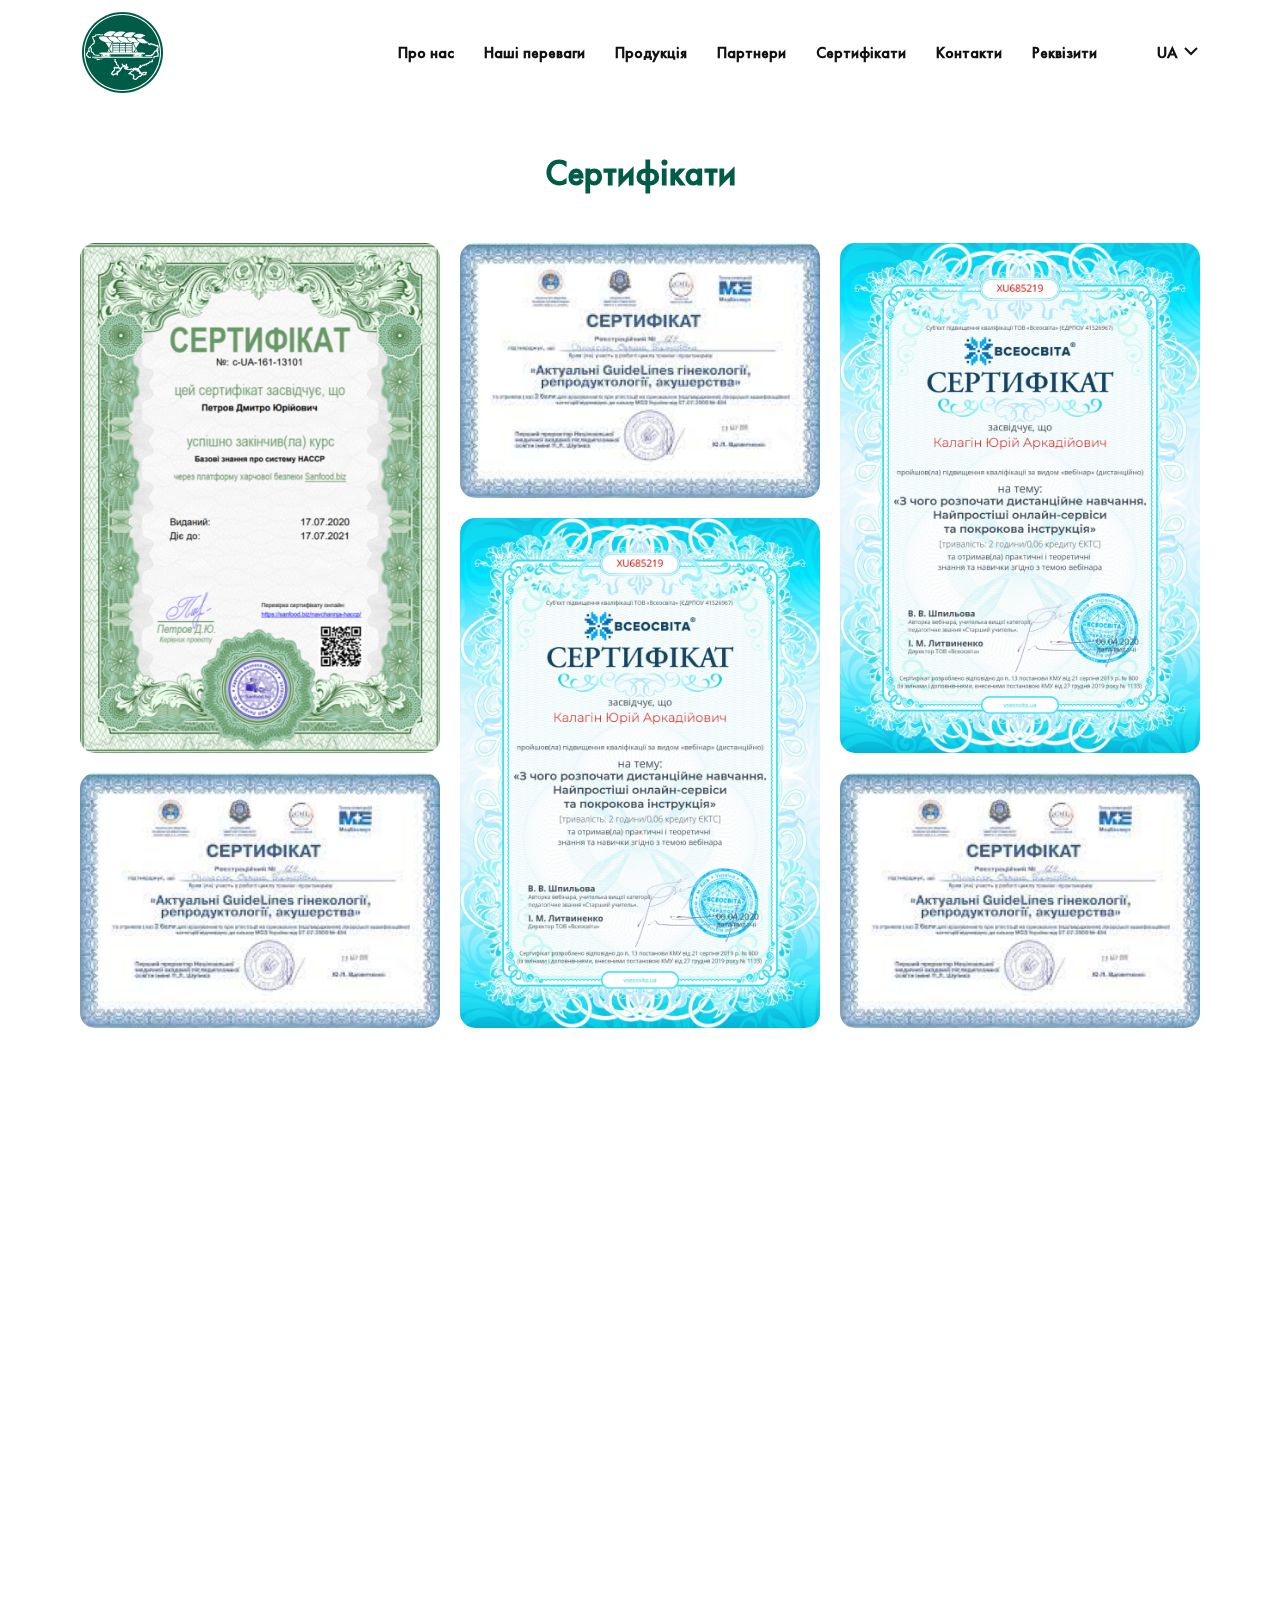
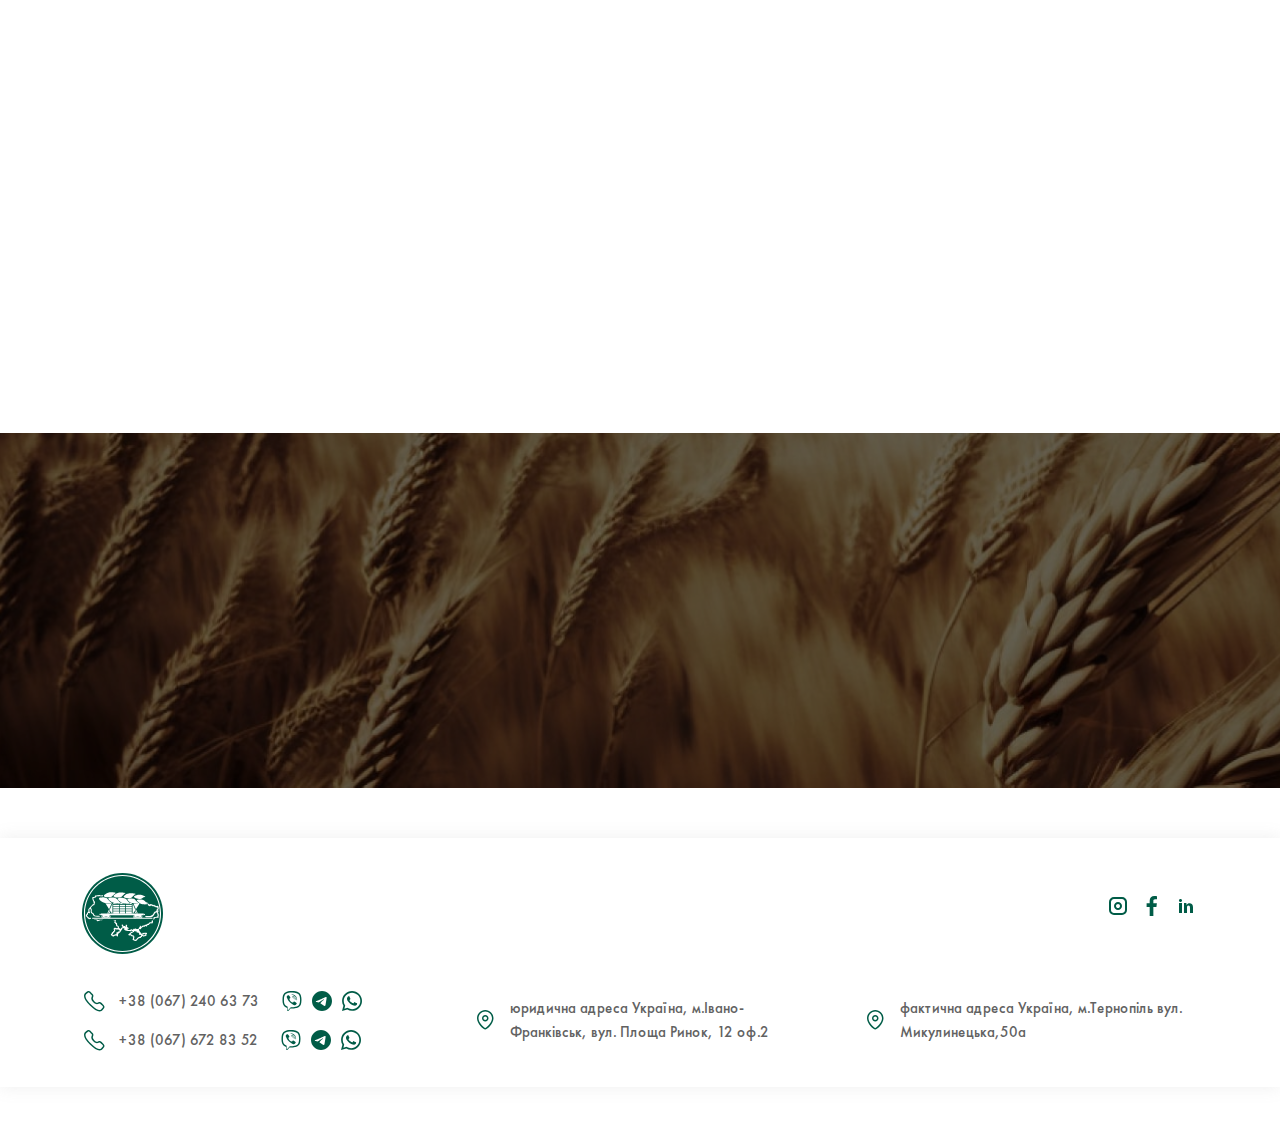
==== commit 6b0b907c: "add fix" ====
--- a/certificates.html
+++ b/certificates.html
@@ -81,51 +81,67 @@
                         </h1>
                     </div>
                     <div class="row">
-                        <div class="col-md-4 col-sm-6">
-                            <a href="img/product_slide-2.jpg" class="certificates-page__item" data-fancybox>
-                                <img src="img/product_slide-2.jpg" alt="slide">
-                            </a>
-                        </div>
-                        <div class="col-md-4 col-sm-6">
-                            <a href="img/product_slide-2.jpg" class="certificates-page__item" data-fancybox>
-                                <img src="img/product_slide-2.jpg" alt="slide">
-                            </a>
-                        </div>
-                        <div class="col-md-4 col-sm-6">
-                            <a href="img/product_slide-2.jpg" class="certificates-page__item" data-fancybox>
-                                <img src="img/product_slide-2.jpg" alt="slide">
-                            </a>
-                        </div>
-                        <div class="col-md-4 col-sm-6">
-                            <a href="img/product_slide-2.jpg" class="certificates-page__item" data-fancybox>
-                                <img src="img/product_slide-2.jpg" alt="slide">
-                            </a>
-                        </div>
-                        <div class="col-md-4 col-sm-6">
-                            <a href="img/product_slide-2.jpg" class="certificates-page__item" data-fancybox>
-                                <img src="img/product_slide-2.jpg" alt="slide">
-                            </a>
-                        </div>
-                        <div class="col-md-4 col-sm-6">
-                            <a href="img/product_slide-2.jpg" class="certificates-page__item" data-fancybox>
-                                <img src="img/product_slide-2.jpg" alt="slide">
-                            </a>
-                        </div>
-                        <div class="col-md-4 col-sm-6">
-                            <a href="img/product_slide-2.jpg" class="certificates-page__item" data-fancybox>
-                                <img src="img/product_slide-2.jpg" alt="slide">
-                            </a>
-                        </div>
-                        <div class="col-md-4 col-sm-6">
-                            <a href="img/product_slide-2.jpg" class="certificates-page__item" data-fancybox>
-                                <img src="img/product_slide-2.jpg" alt="slide">
-                            </a>
-                        </div>
-                        <div class="col-md-4 col-sm-6">
-                            <a href="img/product_slide-2.jpg" class="certificates-page__item" data-fancybox>
-                                <img src="img/product_slide-2.jpg" alt="slide">
-                            </a>
-                        </div>
+                        <div class="col-md-4 col-12" data-aos="fade-up" data-aos-delay="300">
+                            <a href="img/certificates/certificate_b1.jpg" class="certificates-page__item" data-fancybox>
+                                <img src="img/certificates/certificate_b1.jpg" alt="slide">
+                            </a>
+                        </div>
+                        <div class="col-md-4 col-12" data-aos="fade-up" data-aos-delay="300">
+                            <a href="img/certificates/certificate_s1.jpg" class="certificates-page__item" data-fancybox>
+                                <img src="img/certificates/certificate_s1.jpg" alt="slide">
+                            </a>
+                        </div>
+                        <div class="col-md-4 col-12" data-aos="fade-up" data-aos-delay="300">
+                            <a href="img/certificates/certificate_b2.jpg" class="certificates-page__item" data-fancybox>
+                                <img src="img/certificates/certificate_b2.jpg" alt="slide">
+                            </a>
+                        </div>
+                        <div class="col-md-4 col-12" data-aos="fade-up" data-aos-delay="300">
+                            <a href="img/certificates/certificate_s1.jpg" class="certificates-page__item" data-fancybox>
+                                <img src="img/certificates/certificate_s1.jpg" alt="slide">
+                            </a>
+                        </div>
+                        <div class="col-md-4 col-12" data-aos="fade-up" data-aos-delay="300">
+                            <a href="img/certificates/certificate_b2.jpg" class="certificates-page__item" data-fancybox>
+                                <img src="img/certificates/certificate_b2.jpg" alt="slide">
+                            </a>
+                        </div>
+                        <div class="col-md-4 col-12" data-aos="fade-up" data-aos-delay="300">
+                            <a href="img/certificates/certificate_s1.jpg" class="certificates-page__item" data-fancybox>
+                                <img src="img/certificates/certificate_s1.jpg" alt="slide">
+                            </a>
+                        </div>
+                        <div class="col-md-4 col-12" data-aos="fade-up" data-aos-delay="300">
+                            <a href="img/certificates/certificate_b1.jpg" class="certificates-page__item" data-fancybox>
+                                <img src="img/certificates/certificate_b1.jpg" alt="slide">
+                            </a>
+                        </div>
+                        <div class="col-md-4 col-12" data-aos="fade-up" data-aos-delay="300">
+                            <a href="img/certificates/certificate_s1.jpg" class="certificates-page__item" data-fancybox>
+                                <img src="img/certificates/certificate_s1.jpg" alt="slide">
+                            </a>
+                        </div>
+                        <div class="col-md-4 col-12" data-aos="fade-up" data-aos-delay="300">
+                            <a href="img/certificates/certificate_b1.jpg" class="certificates-page__item" data-fancybox>
+                                <img src="img/certificates/certificate_b1.jpg" alt="slide">
+                            </a>
+                        </div>
+                        <div class="col-md-4 col-12" data-aos="fade-up" data-aos-delay="300">
+                            <a href="img/certificates/certificate_s1.jpg" class="certificates-page__item" data-fancybox>
+                                <img src="img/certificates/certificate_s1.jpg" alt="slide">
+                            </a>
+                        </div>
+                        <div class="col-md-4 col-12" data-aos="fade-up" data-aos-delay="300">
+                            <a href="img/certificates/certificate_b1.jpg" class="certificates-page__item" data-fancybox>
+                                <img src="img/certificates/certificate_b1.jpg" alt="slide">
+                            </a>
+                        </div>
+                        <div class="col-md-4 col-12" data-aos="fade-up" data-aos-delay="300">
+                            <a href="img/certificates/certificate_s1.jpg" class="certificates-page__item" data-fancybox>
+                                <img src="img/certificates/certificate_s1.jpg" alt="slide">
+                            </a>
+                        </div>
+                        
                     </div>
                 </div>
             </section>
--- a/css/style.css
+++ b/css/style.css
@@ -1 +1 @@
-@font-face{font-family:"Futura PT";src:url("../fonts/futura_pt_bold.eot");src:url("../fonts/futura_pt_bold.eot?#iefix") format("embedded-opentype"),url("../fonts/futura_pt_bold.woff2") format("woff2"),url("../fonts/futura_pt_bold.woff") format("woff"),url("../fonts/futura_pt_bold.ttf") format("truetype"),url("../fonts/futura_pt_bold.svg#futura_pt_bold") format("svg")}@font-face{font-family:"Futura PT";src:url("../fonts/futura_pt_book.eot");src:url("../fonts/futura_pt_book.eot?#iefix") format("embedded-opentype"),url("../fonts/futura_pt_book.woff2") format("woff2"),url("../fonts/futura_pt_book.woff") format("woff"),url("../fonts/futura_pt_book.ttf") format("truetype"),url("../fonts/futura_pt_book.svg#futura_pt_book") format("svg")}@font-face{font-family:"Futura PT";src:url("../fonts/futura_pt_heavy.eot");src:url("../fonts/futura_pt_heavy.eot?#iefix") format("embedded-opentype"),url("../fonts/futura_pt_heavy.woff2") format("woff2"),url("../fonts/futura_pt_heavy.woff") format("woff"),url("../fonts/futura_pt_heavy.ttf") format("truetype"),url("../fonts/futura_pt_heavy.svg#futura_pt_heavy") format("svg")}@font-face{font-family:"Futura PT";src:url("../fonts/futura_pt_light.eot");src:url("../fonts/futura_pt_light.eot?#iefix") format("embedded-opentype"),url("../fonts/futura_pt_light.woff2") format("woff2"),url("../fonts/futura_pt_light.woff") format("woff"),url("../fonts/futura_pt_light.ttf") format("truetype"),url("../fonts/futura_pt_light.svg#futura_pt_light") format("svg")}@font-face{font-family:"Futura PT";src:url("../fonts/futura_pt_medium.eot");src:url("../fonts/futura_pt_medium.eot?#iefix") format("embedded-opentype"),url("../fonts/futura_pt_medium.woff2") format("woff2"),url("../fonts/futura_pt_medium.woff") format("woff"),url("../fonts/futura_pt_medium.ttf") format("truetype"),url("../fonts/futura_pt_medium.svg#futura_pt_medium") format("svg")}@font-face{font-family:"MyriadPro";src:url("../fonts/myriadpro-bold.eot");src:url("../fonts/myriadpro-bold.eot?#iefix") format("embedded-opentype"),url("../fonts/myriadpro-bold.woff2") format("woff2"),url("../fonts/myriadpro-bold.woff") format("woff"),url("../fonts/myriadpro-bold.ttf") format("truetype"),url("../fonts/myriadpro-bold.svg#myriadpro-bold") format("svg")}@font-face{font-family:"MyriadPro";src:url("../fonts/MyriadProRegular.otf");src:url("../fonts/MyriadProRegular.ttf") format("truetype")}html{-webkit-box-sizing:border-box;box-sizing:border-box;scroll-behavior:smooth}*,:after,:before{-webkit-box-sizing:inherit;box-sizing:inherit}*{padding:0px;margin:0px;border:none;-webkit-tap-highlight-color:rgba(255,255,255,0);-webkit-focus-ring-color:rgba(0,0,0,0);-webkit-touch-callout:none;-webkit-tap-highlight-color:transparent!important}body,html{height:100%}a{text-decoration:none;color:inherit}a:hover{color:inherit}button:focus,input:focus{outline:transparent}li{margin:0;padding:0;list-style:none}h1,h2,h3,h4,h5,h6,li,ol,p,ul{margin:0;padding:0}body{position:relative;overflow-x:hidden;min-width:320px;max-width:100vw;cursor:default;font-family:"Futura PT";font-weight:400}.main{-webkit-box-flex:1;-ms-flex:1 1 auto;flex:1 1 auto}.pagewrapper{min-height:100%;display:-webkit-box;display:-ms-flexbox;display:flex;-webkit-box-orient:vertical;-webkit-box-direction:normal;-ms-flex-direction:column;flex-direction:column;position:relative;overflow:hidden}@media (min-width:1500px){.container{max-width:1330px}}@media (min-width:991.8px){.container.full-width{padding:0;max-width:100%}}.welcomescreen{height:100vh;min-height:700px;width:100%;display:-webkit-box;display:-ms-flexbox;display:flex;-webkit-box-align:center;-ms-flex-align:center;align-items:center;-webkit-box-pack:center;-ms-flex-pack:center;justify-content:center;position:relative}.welcomescreen__bg{position:absolute;z-index:-1;width:100%;height:100%;-o-object-fit:cover;object-fit:cover;-webkit-filter:brightness(60%);filter:brightness(60%)}.welcomescreen__bg img{width:100%;height:100%}.welcomescreen__inner{text-align:center}.welcomescreen__inner h1{font-style:normal;font-weight:700;font-size:54px;line-height:160%;color:#FFFFFF;margin-bottom:25px}.welcomescreen__inner p{font-weight:450;font-size:24px;line-height:160%;color:#fff;margin-bottom:55px}.welcomescreen__inner a{display:inline-block;background:#FFFFFF;border-radius:5px;padding:14px 55px;font-weight:700;font-size:20px;line-height:160%;color:#005C47;-webkit-transition:0.5s;transition:0.5s}.welcomescreen__inner a:hover{-webkit-transform:translateY(-5px);transform:translateY(-5px);-webkit-filter:brightness(90%);filter:brightness(90%)}.about{padding-top:100px}@media (max-width:1199.8px){.about{padding-top:80px}}.about__title h2{margin-bottom:50px;font-weight:700;font-size:36px;line-height:160%;text-align:center;color:#005C47}@media (max-width:991.8px){.about__title h2{font-size:28px}}@media (max-width:767.8px){.about__title h2{font-size:24px}}.about__img--mobile{display:none}.about__img{width:100%}.about__img img{width:100%;-o-object-fit:cover;object-fit:cover}.about__content h3{font-weight:600;font-size:16px;line-height:180%;color:#005C47;margin-bottom:30px}.about__content p{font-size:16px;color:#505050}.about__content p+p{margin-top:30px}.about__content p:last-child{margin-top:0px}.about__content strong{display:inline-block;color:#005C47;margin-top:10px;font-style:normal;font-weight:600;font-size:16px;line-height:180%}.about__content strong+strong{margin-left:20px}.cooperation{padding-top:100px}@media (max-width:1199.8px){.cooperation{padding-top:80px}}.cooperation__title h2{font-weight:700;font-size:36px;line-height:160%;text-align:center;color:#005C47;margin-bottom:20px}@media (max-width:991.8px){.cooperation__title h2{font-size:28px}}@media (max-width:767.8px){.cooperation__title h2{font-size:24px}}.cooperation__item{height:70px;max-width:200px;width:100%;display:-webkit-box;display:-ms-flexbox;display:flex;-webkit-box-align:center;-ms-flex-align:center;align-items:center;-webkit-box-pack:center;-ms-flex-pack:center;justify-content:center;font-weight:600;font-size:15px;line-height:19px;display:flex;align-items:center;text-align:center;color:#005C47;padding:16px;-webkit-box-shadow:0px 0px 16px rgba(140,140,140,0.15);box-shadow:0px 0px 16px rgba(140,140,140,0.15);border-radius:57px;background:#fff;margin:30px auto 0}.advantages{padding-top:100px}@media (max-width:1199.8px){.advantages{padding-top:80px}}.advantages__title h2{font-weight:700;font-size:36px;line-height:160%;text-align:center;color:#005C47}@media (max-width:991.8px){.advantages__title h2{font-size:28px}}@media (max-width:767.8px){.advantages__title h2{font-size:24px}}.advantages__item{text-align:center;padding:30px 15px;background:#FFFFFF;-webkit-box-shadow:0px 0px 16px rgba(140,140,140,0.15);box-shadow:0px 0px 16px rgba(140,140,140,0.15);border-radius:10px;width:100%;max-width:380px;margin:50px auto 0;height:300px}.advantages__item img{width:100px;background-size:cover;margin-bottom:20px}.advantages__item p{font-size:20px;line-height:160%;text-align:center;color:#121212}.products{padding-top:100px}@media (max-width:1199.8px){.products{padding-top:80px}}.products__title h2{font-weight:700;font-size:36px;line-height:160%;text-align:center;color:#005C47;margin-bottom:50px}@media (max-width:991.8px){.products__title h2{font-size:28px}}@media (max-width:767.8px){.products__title h2{font-size:24px}}.products__slider{position:relative}.products__slider .slick-arrow{position:absolute;top:50%;-webkit-transform:translateY(-50%);transform:translateY(-50%);z-index:2;width:36px;height:36px;background-size:cover;font-size:0;cursor:pointer;-webkit-transition:0.3s;transition:0.3s;border-radius:5px;overflow:hidden}.products__slider .slick-prev{background-image:url(../img/svg/slider-arrow-prev.svg);left:-10%}.products__slider .slick-prev:hover{-webkit-filter:brightness(150%);filter:brightness(150%)}.products__slider .slick-next{background-image:url(../img/svg/slider-arrow-next.svg);right:-10%}.products__slider .slick-next:hover{-webkit-filter:brightness(150%);filter:brightness(150%)}.products__slide{padding:0 10px;width:100%;height:360px}.products__item{display:block;width:100%;height:100%;position:relative;border-radius:15px;overflow:hidden;font-weight:700;font-size:28px;line-height:160%;display:-webkit-box;display:-ms-flexbox;display:flex;-webkit-box-align:center;-ms-flex-align:center;align-items:center;-webkit-box-pack:center;-ms-flex-pack:center;justify-content:center;color:#FFFFFF}.products__item span{text-align:center}.products__item:hover{color:#fff}.products__item:hover .products__item-bg{-webkit-filter:brightness(100%);filter:brightness(100%);-webkit-transform:scale(1.1);transform:scale(1.1)}.products__item .products__item-bg{-webkit-filter:brightness(50%);filter:brightness(50%);-webkit-transition:0.5s;transition:0.5s;position:absolute;width:100%;height:100%;-o-object-fit:cover;object-fit:cover;z-index:-1}.products__item .products__item-bg img{width:100%;height:100%;-o-object-fit:cover;object-fit:cover}.partners{padding-top:100px}@media (max-width:1199.8px){.partners{padding-top:80px}}.partners__title h2{font-weight:700;font-size:36px;line-height:160%;text-align:center;color:#005C47;margin-bottom:60px}@media (max-width:991.8px){.partners__title h2{font-size:28px}}@media (max-width:767.8px){.partners__title h2{font-size:24px}}.partners__slide{padding:0 10px;height:80px}.partners__slide a{width:100%;height:100%;display:-webkit-box;display:-ms-flexbox;display:flex;-webkit-box-align:center;-ms-flex-align:center;align-items:center;-webkit-box-pack:center;-ms-flex-pack:center;justify-content:center}.partners__slide img{max-width:100%;background-size:cover}.how{padding:100px 0}.how__inner{position:relative;background:#FFFFFF;padding:70px 40px 60px;-webkit-box-shadow:0px 0px 16px rgba(140,140,140,0.15);box-shadow:0px 0px 16px rgba(140,140,140,0.15);border-radius:20px}.how__inner:after{content:"";position:absolute;left:50%;top:50%;height:85%;width:2px;-webkit-transform:translate(-50%,-50%);transform:translate(-50%,-50%);background-image:url(../img/svg/Vector_green.svg);background-size:cover}.how__title h2{font-weight:700;font-size:36px;line-height:160%;text-align:center;color:#005C47;margin-bottom:40px}@media (max-width:991.8px){.how__title h2{font-size:28px}}@media (max-width:767.8px){.how__title h2{font-size:24px}}.how__content p{font-size:16px;line-height:180%;font-weight:500;color:#505050}.how__content p+p{margin-top:20px}.col-lg-6:nth-child(odd) .how__col{padding-right:20px}.col-lg-6:nth-child(2n) .how__col{padding-left:20px}.certificates{padding-bottom:100px}.certificates__title h2{font-weight:700;font-size:36px;line-height:160%;text-align:center;color:#005C47;margin-bottom:50px}@media (max-width:991.8px){.certificates__title h2{font-size:28px}}@media (max-width:767.8px){.certificates__title h2{font-size:24px}}.certificates__slider{position:relative}.certificates__slider .slick-arrow{position:absolute;top:50%;-webkit-transform:translateY(-50%);transform:translateY(-50%);z-index:2;width:36px;height:36px;background-size:cover;font-size:0;cursor:pointer;-webkit-transition:0.3s;transition:0.3s;border-radius:5px;overflow:hidden}.certificates__slider .slick-prev{background-image:url(../img/svg/slider-arrow-prev.svg);left:-10%}.certificates__slider .slick-prev:hover{-webkit-filter:brightness(150%);filter:brightness(150%)}.certificates__slider .slick-next{background-image:url(../img/svg/slider-arrow-next.svg);right:-10%}.certificates__slider .slick-next:hover{-webkit-filter:brightness(150%);filter:brightness(150%)}.certificates__slide{padding:0 10px;width:100%;height:345px}.certificates__item{display:block;width:100%;height:100%;position:relative;border-radius:15px;overflow:hidden;font-weight:700;font-size:28px;line-height:160%;display:-webkit-box;display:-ms-flexbox;display:flex;-webkit-box-align:center;-ms-flex-align:center;align-items:center;-webkit-box-pack:center;-ms-flex-pack:center;justify-content:center;-webkit-transition:0.3s;transition:0.3s}.certificates__item:hover{-webkit-filter:brightness(50%);filter:brightness(50%)}.certificates__item img{width:100%;height:100%;-o-object-fit:cover;object-fit:cover}.certificates__button{text-align:center;margin-top:40px}.certificates__button a{display:inline-block;font-family:"MyriadPro";font-weight:700;font-size:17px;line-height:160%;color:#FFFFFF;padding:9px 49px;background:#005C47;border-radius:5px;-webkit-transition:0.5s;transition:0.5s}.certificates__button a:hover{-webkit-transform:translateY(-5px);transform:translateY(-5px);-webkit-filter:brightness(80%);filter:brightness(80%)}.request{height:355px;width:100%;position:relative;display:-webkit-box;display:-ms-flexbox;display:flex;-webkit-box-align:center;-ms-flex-align:center;align-items:center;-webkit-box-pack:center;-ms-flex-pack:center;justify-content:center}.request__img{position:absolute;z-index:-1;width:100%;height:100%;top:0;left:0;-webkit-filter:brightness(40%);filter:brightness(40%)}.request__img img{width:100%;height:100%;-o-object-fit:cover;object-fit:cover}.request__content{text-align:center}.request__content h2{font-weight:700;font-size:40px;line-height:140%;text-align:center;color:#FFFFFF;margin-bottom:10px}.request__content p{font-size:15px;line-height:160%;text-align:center;color:#FFFFFF;margin-bottom:20px}.request__content-btn a{font-family:"MyriadPro";font-style:normal;font-weight:700;font-size:17px;line-height:160%;text-align:center;color:#005C47;background:#FFFFFF;border-radius:5px;padding:9px 54px;display:inline-block;-webkit-transition:0.5s;transition:0.5s}.request__content-btn a:hover{-webkit-transform:translateY(-5px);transform:translateY(-5px);-webkit-filter:brightness(80%);filter:brightness(80%)}.contacts{padding:100px 0 50px}.contacts__inner{position:relative}.contacts__img{display:block;position:relative;overflow:hidden}.contacts__img img{width:100%;height:440px;-o-object-fit:cover;object-fit:cover;-webkit-transition:0.5s;transition:0.5s}.contacts__img:hover img{-webkit-filter:brightness(90%);filter:brightness(90%);-webkit-transform:scale(1.05);transform:scale(1.05)}.contacts__content{position:absolute;max-width:335px;padding:23px 30px 10px 20px;top:50%;-webkit-transform:translateY(-50%);transform:translateY(-50%);left:10%;background:#FFFFFF;-webkit-box-shadow:0px 0px 16px rgba(140,140,140,0.15);box-shadow:0px 0px 16px rgba(140,140,140,0.15);border-radius:26px}.contact-field{display:-webkit-box;display:-ms-flexbox;display:flex;margin-bottom:20px}.contact-field a{display:-webkit-box;display:-ms-flexbox;display:flex;-webkit-box-align:center;-ms-flex-align:center;align-items:center;-webkit-transition:0.3s;transition:0.3s}.contact-field a+a{margin-left:10px}.contact-field p{font-size:15px;line-height:160%;padding:0 13px;color:#626262;-webkit-transition:0.3s;transition:0.3s}.contact-field img{-webkit-transition:0.3s;transition:0.3s;background-size:cover}.contact-field a:hover p{color:#005C47}.contact-field.socials a+a{margin-left:24px}.phone-field{margin:32px 0 20px}.phone-field .contact-field{margin:0}.phone-field .contact-field+.contact-field{margin:14px 0 0 0}.popup__window{width:100%;height:100vh;position:fixed;top:0;left:0;opacity:0;visibility:hidden;z-index:-1;-webkit-backdrop-filter:blur(5.5px);backdrop-filter:blur(5.5px);background-color:rgba(0,0,0,0.2);-webkit-transition:0.3s 0.1s;transition:0.3s 0.1s}.popup__window.active{opacity:1;visibility:visible;z-index:999;-webkit-transition:0.3s;transition:0.3s}.popup__window.active .popup__body{opacity:1;-webkit-transition:0.6s 0.1s;transition:0.6s 0.1s;-webkit-transform:translateY(0px);transform:translateY(0px)}.popup__wrapper{height:100vh;width:100%;display:-webkit-box;display:-ms-flexbox;display:flex;-webkit-box-align:center;-ms-flex-align:center;align-items:center;-webkit-box-pack:center;-ms-flex-pack:center;justify-content:center}.popup__body{max-width:980px;width:100%;padding:40px 60px;background:#FFFFFF;-webkit-box-shadow:0px 0px 16px rgba(140,140,140,0.15);box-shadow:0px 0px 16px rgba(140,140,140,0.15);border-radius:15px;position:relative;-webkit-transition:0.8s;transition:0.8s;opacity:0;-webkit-transform:translateY(-10px);transform:translateY(-10px)}.popup__close{position:absolute;top:40px;right:60px;cursor:pointer;-webkit-transition:0.3s;transition:0.3s}.popup__close img{width:19px;height:19px;background-size:cover}.popup__close:hover{-webkit-filter:brightness(80%);filter:brightness(80%)}.popup__title h2{text-align:center;font-weight:700;font-size:40px;line-height:160%;text-align:center;margin:0 auto 40px;color:#121212;max-width:350px}.popup__form .input-row{display:-webkit-box;display:-ms-flexbox;display:flex;-webkit-box-align:center;-ms-flex-align:center;align-items:center;-webkit-box-pack:justify;-ms-flex-pack:justify;justify-content:space-between}.popup__form .input-row+.input-row{margin-top:20px}.popup__form input{max-width:420px;width:100%;background-color:#fff;-webkit-box-shadow:0px 0px 16px rgba(140,140,140,0.15);box-shadow:0px 0px 16px rgba(140,140,140,0.15);border-radius:6px;padding:19px 20px;font-weight:300;font-size:14px;line-height:160%;font-family:"MyriadPro";color:#626262}.popup__form input+input{margin-left:20px}.popup__form input::-webkit-input-placeholder{font-size:14px;line-height:160%;color:#626262;-webkit-transition:0.3s 0.1s;transition:0.3s 0.1s}.popup__form input::-moz-placeholder{font-size:14px;line-height:160%;color:#626262;-moz-transition:0.3s 0.1s;transition:0.3s 0.1s}.popup__form input:-ms-input-placeholder{font-size:14px;line-height:160%;color:#626262;-ms-transition:0.3s 0.1s;transition:0.3s 0.1s}.popup__form input::-ms-input-placeholder{font-size:14px;line-height:160%;color:#626262;-ms-transition:0.3s 0.1s;transition:0.3s 0.1s}.popup__form input::placeholder{font-size:14px;line-height:160%;color:#626262;-webkit-transition:0.3s 0.1s;transition:0.3s 0.1s}.popup__form input:active::-webkit-input-placeholder,.popup__form input:focus::-webkit-input-placeholder{opacity:0}.popup__form input:active::-moz-placeholder,.popup__form input:focus::-moz-placeholder{opacity:0}.popup__form input:active:-ms-input-placeholder,.popup__form input:focus:-ms-input-placeholder{opacity:0}.popup__form input:active::-ms-input-placeholder,.popup__form input:focus::-ms-input-placeholder{opacity:0}.popup__form input:active::placeholder,.popup__form input:focus::placeholder{opacity:0}.popup__form textarea{width:100%;background-color:#fff;-webkit-box-shadow:0px 0px 16px rgba(140,140,140,0.15);box-shadow:0px 0px 16px rgba(140,140,140,0.15);font-family:"MyriadPro";border-radius:6px;padding:15px 20px;font-weight:300;font-size:14px;line-height:160%;color:#626262;resize:none;outline:none;height:90px}.popup__form textarea::-webkit-input-placeholder{font-size:14px;line-height:160%;color:#626262;-webkit-transition:0.3s 0.1s;transition:0.3s 0.1s}.popup__form textarea::-moz-placeholder{font-size:14px;line-height:160%;color:#626262;-moz-transition:0.3s 0.1s;transition:0.3s 0.1s}.popup__form textarea:-ms-input-placeholder{font-size:14px;line-height:160%;color:#626262;-ms-transition:0.3s 0.1s;transition:0.3s 0.1s}.popup__form textarea::-ms-input-placeholder{font-size:14px;line-height:160%;color:#626262;-ms-transition:0.3s 0.1s;transition:0.3s 0.1s}.popup__form textarea::placeholder{font-size:14px;line-height:160%;color:#626262;-webkit-transition:0.3s 0.1s;transition:0.3s 0.1s}.popup__form textarea:focus::-webkit-input-placeholder{opacity:0}.popup__form textarea:focus::-moz-placeholder{opacity:0}.popup__form textarea:focus:-ms-input-placeholder{opacity:0}.popup__form textarea:focus::-ms-input-placeholder{opacity:0}.popup__form textarea:focus::placeholder{opacity:0}.popup__form button{margin:40px auto 0;display:-webkit-box;display:-ms-flexbox;display:flex;-webkit-box-pack:center;-ms-flex-pack:center;justify-content:center;cursor:pointer;background:#005C47;border-radius:5px;padding:9px 54px;font-family:"MyriadPro";font-style:normal;font-weight:700;font-size:17px;line-height:160%;color:#FFFFFF;-webkit-transition:0.5s;transition:0.5s}.popup__form button:hover{-webkit-transform:translateY(-5px);transform:translateY(-5px);-webkit-filter:brightness(120%);filter:brightness(120%)}@media (max-width:1600.8px){.products__item{font-size:24px}.certificates__slider .slick-prev,.products__slider .slick-prev{left:-5%}.certificates__slider .slick-next,.products__slider .slick-next{right:-5%}.advantages__item p{font-size:18px;line-height:150%}}@media (max-width:1399.8px){.certificates__slider,.products__slider{margin:0 auto;width:95%}.welcomescreen__inner h1{font-size:42px}}@media (max-width:1199.8px){.certificates__slide{padding:0 7px;height:320px}}@media (max-width:991.8px){.request__content h2{font-size:36px;margin-bottom:20px}.request__content p{margin-bottom:25px}.how__title h2{margin-bottom:30px}.col-lg-6:nth-child(odd) .how__col{padding-right:0;padding-bottom:60px}.col-lg-6:nth-child(2n) .how__col{position:relative;padding-left:0;padding-top:60px}.col-lg-6:nth-child(2n) .how__col:after{content:"";position:absolute;left:50%;-webkit-transform:translateX(-50%);transform:translateX(-50%);height:2px;width:100%;top:0;background-size:cover;background-repeat:no-repeat;background-image:url(../img/svg/vector_mobile.svg)}.how__inner{padding:60px 30px}.how__inner:after{display:none}.popup__title h2{font-size:36px}.certificates__slider .slick-arrow,.products__slider .slick-arrow{width:30px;height:30px}.certificates__slider .slick-prev,.products__slider .slick-prev{left:-40px}.certificates__slider .slick-next,.products__slider .slick-next{right:-40px}.products__slide{padding:0 5px;height:300px}.certificates__slide{padding:0 5px;height:280px}.products__item{font-size:20px}.certificates__slider,.products__slider{width:90%}.advantages__title h2{margin-bottom:20px}.advantages__item{margin:30px auto 0}.advantages__item p{font-size:16px}.about__img{display:none}.about__img--mobile{display:block;width:100%;height:350px}.about__img--mobile img{width:100%;height:100%;-o-object-fit:cover;object-fit:cover}.about__title h2{margin-bottom:40px}.about__content{padding:0!important;margin-bottom:30px}.about__content h3{margin-bottom:20px;font-size:14px}.about__content p{font-size:14px}.about__content p+p{margin-top:20px}.welcomescreen__inner h1{font-size:36px}.welcomescreen__inner p{font-size:18px}}@media (min-width:767.9px){.certificates__slider.left-padding,.products__slider.left-padding{padding-left:0!important}}@media (max-width:767.8px){.certificates{padding-bottom:80px}.certificates .container,.partners .container,.products .container{max-width:100%;padding:0}.how{padding:80px 0}.popup__close{top:25px;right:30px}.popup__title h2{font-size:28px;margin-bottom:20px}.popup__form .input-row{-webkit-box-orient:vertical;-webkit-box-direction:normal;-ms-flex-direction:column;flex-direction:column}.popup__form .input-row+.input-row{margin-top:15px}.popup__form input+input{margin-left:0;margin-top:15px}.certificates__slider,.products__slider{width:100%}.advantages__item{height:250px}.advantages__item img{width:70px;margin-bottom:10px}.about__img--mobile{height:300px}}@media (max-width:575.8px){.contacts__content{max-width:340px;width:100%;padding:23px 20px;top:42px;-webkit-transform:translate(-50%,0%);transform:translate(-50%,0%);left:50%}.contacts__img img{height:714px}.contacts{padding:80px 0 50px}.request__content h2{font-size:30px;margin-bottom:25px}.request__content p{margin-bottom:35px}.how__inner{padding:50px 20px}.col-lg-6:nth-child(odd) .how__col{padding-bottom:40px}.col-lg-6:nth-child(2n) .how__col{padding-top:40px}.popup__form button{margin:30px auto 0;max-width:420px;width:100%}.popup__form input{padding:15px 18px}.popup__form textarea{max-width:420px}.popup__close{top:15px;right:15px}.popup__body{padding:35px 25px}.popup__title h2{font-size:22px}.advantages__inner .col-6{padding-left:10px;padding-right:10px}.advantages__item{height:220px;padding:25px 9px;margin:20px auto 0}.advantages__item p{font-size:13px}.about__img--mobile{height:240px}.cooperation__item{font-size:13px;margin:20px auto 0;padding:14px 18px}.welcomescreen__inner h1{font-size:28px}}@media (max-width:374.8px){.certificates__slide{height:250px}.advantages__item{padding:20px 9px;margin:12px auto 0}.advantages__inner .col-6{padding-left:6px;padding-right:6px}.advantages__item p{font-size:11px}.contacts__content{max-width:95%}.contact-field p{font-size:13px;padding:0px 10px}}.product-about{padding:136px 0 0px}.product-about__screen{display:-webkit-box;display:-ms-flexbox;display:flex;-webkit-box-align:center;-ms-flex-align:center;align-items:center;-webkit-box-pack:justify;-ms-flex-pack:justify;justify-content:space-between;height:380px;width:640px}.product-about__screen .small-slider{width:90px;height:100%;cursor:pointer}.product-about__screen .small-slider .slide-img{width:90px;height:80px;border-radius:15px;position:relative;overflow:hidden}.product-about__screen .small-slider .slide-img img{width:100%;height:100%;-o-object-fit:cover;object-fit:cover}.product-about__screen .small-slider .small-slide{margin-bottom:18px}.product-about__screen .small-slider .slick-list.draggable{height:380px!important}.product-about__screen .small-slider .slick-track{height:100%!important}.product-about__screen .big-slider{width:530px}.product-about__screen .big-slider .slide-img{border-radius:15px;position:relative;overflow:hidden;width:530px;height:380px}.product-about__screen .big-slider .slide-img img{width:100%;height:100%;-o-object-fit:cover;object-fit:cover;-o-object-position:center;object-position:center}.product-about__content-top{display:-webkit-box;display:-ms-flexbox;display:flex;-webkit-box-align:center;-ms-flex-align:center;align-items:center;-webkit-box-pack:justify;-ms-flex-pack:justify;justify-content:space-between;margin-bottom:40px}.product-about__content-top.mobile{display:none}.product-about__content-top h1{font-weight:700;font-size:28px;line-height:160%;color:#121212}.product-about__content-top span{font-size:15px;line-height:160%;padding:6px 30px;display:-webkit-box;display:-ms-flexbox;display:flex;-webkit-box-align:center;-ms-flex-align:center;align-items:center;text-align:center;border:1px solid #005C47;border-radius:5px;color:#005C47}.product-about__content-bottom dl{display:-webkit-box;display:-ms-flexbox;display:flex;width:100%;-webkit-box-pack:justify;-ms-flex-pack:justify;justify-content:space-between}.product-about__content-bottom dl+dl{margin-top:10px}.product-about__content-bottom dl dt{font-size:18px;line-height:160%;color:#626262;width:70%}.product-about__content-bottom dl dd{font-weight:700;font-size:17px;line-height:160%;text-align:right;color:#121212;width:30%}.product-about__content-bottom .price{font-weight:700;font-size:28px;line-height:160%;margin-top:30px;color:#005C47;display:block}.product-about__content-bottom .popup_btn{display:-webkit-box;display:-ms-flexbox;display:flex;-webkit-box-align:center;-ms-flex-align:center;align-items:center;-webkit-box-pack:center;-ms-flex-pack:center;justify-content:center;width:310px;height:44px;margin-top:20px;font-family:"MyriadPro";font-style:normal;font-weight:700;font-size:17px;line-height:160%;text-align:center;color:#FFFFFF;background:#005C47;border-radius:5px;-webkit-transition:0.5s;transition:0.5s}.product-about__content-bottom .popup_btn:hover{-webkit-transform:translateY(-5px);transform:translateY(-5px);-webkit-filter:brightness(90%);filter:brightness(90%)}.product-description{padding:80px 0 100px}.product-description__inner{position:relative;background:#FFFFFF;padding:40px 50px 40px;-webkit-box-shadow:0px 0px 16px rgba(140,140,140,0.15);box-shadow:0px 0px 16px rgba(140,140,140,0.15);border-radius:20px}.product-description__inner:after{content:"";position:absolute;left:50%;top:50%;height:85%;width:2px;-webkit-transform:translate(-50%,-50%);transform:translate(-50%,-50%);background-image:url(../img/svg/Vector_green.svg);background-size:cover}.product-description__title h2{font-weight:700;font-size:24px;line-height:160%;color:#005C47;text-align:center;margin-bottom:20px}.product-description__content p{font-family:"MyriadPro";font-style:normal;font-weight:400;font-size:18px;line-height:160%;color:#626262}.product-description__content p+p{margin-top:20px}.product-description__content dl{display:-webkit-box;display:-ms-flexbox;display:flex;-webkit-box-align:center;-ms-flex-align:center;align-items:center;-webkit-box-pack:justify;-ms-flex-pack:justify;justify-content:space-between;background:#FFFFFF;-webkit-box-shadow:0px 0px 16px rgba(140,140,140,0.15);box-shadow:0px 0px 16px rgba(140,140,140,0.15);border-radius:5px;padding:12px 15px}.product-description__content dl+dl{margin-top:10px}.col-lg-6:nth-child(odd) .product-description__col{padding-right:50px}.col-lg-6:nth-child(2n) .product-description__col{padding-left:50px}.request.product-page{margin:100px 0 50px}.products.product-page{padding:0}@media (max-width:1399.8px){.product-about__content-top span{-webkit-box-pack:center;-ms-flex-pack:center;justify-content:center;padding:6px 10px;width:120px}}@media (max-width:1199.8px){.product-about__content-top{display:none}.product-about__content-top.mobile{display:-webkit-box;display:-ms-flexbox;display:flex}.product-about__screen{margin-bottom:50px}}@media (max-width:991.8px){.product-description__inner{padding:60px 30px}.product-description__inner:after{display:none}.col-lg-6:nth-child(odd) .product-description__col{padding-right:0;padding-bottom:40px}.col-lg-6:nth-child(2n) .product-description__col{position:relative;padding-left:0;padding-top:40px}.col-lg-6:nth-child(2n) .product-description__col:after{content:"";position:absolute;left:50%;-webkit-transform:translateX(-50%);transform:translateX(-50%);height:2px;width:100%;top:0;background-size:cover;background-repeat:no-repeat;background-image:url(../img/svg/vector_mobile.svg)}.product-about__content-bottom dl{width:640px}}@media (max-width:767.8px){.product-about__content-bottom dl{width:100%}.product-about__content-top h1{font-size:24px}.request.product-page{margin:80px 0 50px}.product-description{padding:80px 0 80px}.product-description__content p{font-size:14px}.product-description__inner{padding:60px 10px}.product-about__screen{-webkit-box-orient:vertical;-webkit-box-direction:reverse;-ms-flex-direction:column-reverse;flex-direction:column-reverse}.product-about__screen .small-slider{width:100%;height:80px;overflow:hidden}.product-about__screen .big-slider{width:100%;margin-bottom:20px}.product-about__screen{height:auto;width:100%}.product-about__screen .big-slider .slide-img{width:100%;height:350px}.product-about__screen .small-slider .small-slide{margin-bottom:0;height:80px;margin:0 25px}.product-about__screen .small-slider .slick-list.draggable{margin:0 -25px}.product-about__screen .small-slider .slide-img{margin:0 auto}.product-about__screen .small-slider .slick-list.draggable{height:auto}.product-about__screen .small-slider .slick-track{height:90px!important}}@media (max-width:575.8px){.product-about__content-bottom dl dt{font-size:13px}.product-about__content-bottom dl dd{font-size:13px}.product-about__screen .small-slider .small-slide{margin:0 2vw}.product-about__screen .small-slider .slick-list.draggable{margin:0 -2vw}.product-about__content-bottom .popup_btn{width:100%}.product-about__content-bottom .price{text-align:center}.product-about__screen .big-slider .slide-img{height:320px}.product-about{padding:125px 0 0px}.product-about__content-top h1{max-width:220px}}@media (max-width:375px){.product-about__screen .small-slider .small-slide{margin:0 2vw}.product-about__screen .small-slider .slick-list.draggable{margin:0 -2vw}.product-about__screen .big-slider .slide-img{height:250px}.product-about__content-top h1{font-size:21px;max-width:200px}.product-about__content-top span{height:28px;width:auto;font-size:13px}}.certificates-page{padding:170px 0 80px}.certificates-page .row>*{padding-right:10px;padding-left:10px}.certificates-page__title{margin-bottom:40px;font-weight:700;font-size:36px;line-height:160%;text-align:center;color:#005C47}@media (max-width:991.8px){.certificates-page__title{font-size:28px}}@media (max-width:767.8px){.certificates-page__title{font-size:24px}}.certificates-page__title h1{font-weight:700;font-size:36px;line-height:160%}.certificates-page__item{margin-bottom:20px;width:100%;display:block;height:345px}.certificates-page__item img{border-radius:15px;width:100%;height:100%;-o-object-fit:cover;object-fit:cover}@media (max-width:1399.8px){.certificates-page__item{height:300px}.certificates-page{padding:145px 0 80px}}@media (max-width:1199.8px){.certificates-page{padding:130px 0 70px}.certificates-page__item{height:270px}}@media (max-width:991.8px){.certificates-page{padding:100px 0 70px}.certificates-page__item{height:250px}}@media (max-width:767.8px){.certificates-page__item{height:250px}}@media (max-width:575.8px){.certificates-page{padding:100px 0 60px}.certificates-page__item{max-width:320px;margin:0 auto 20px}}.details{padding:170px 0 0px}.details__title{margin-bottom:40px;font-weight:700;font-size:36px;line-height:160%;text-align:center;color:#005C47}@media (max-width:991.8px){.details__title{font-size:28px}}@media (max-width:767.8px){.details__title{font-size:24px}}.details__title h1{font-weight:700;font-size:36px;line-height:160%}.details__inner{width:100%;background:#FFFFFF;-webkit-box-shadow:0px 0px 16px rgba(140,140,140,0.15);box-shadow:0px 0px 16px rgba(140,140,140,0.15);border-radius:15px;display:-webkit-box;display:-ms-flexbox;display:flex}.details__col{width:50%}.details__col-head{padding:25px 61px;background:#005C47;border-radius:15px 0 0 15px;width:100%;display:-webkit-box;display:-ms-flexbox;display:flex;-webkit-box-align:center;-ms-flex-align:center;align-items:center;-webkit-box-pack:justify;-ms-flex-pack:justify;justify-content:space-between}.details__col-head h2{text-align:center;font-weight:600;font-size:24px;line-height:160%;color:#FFFFFF;margin:0 22px}.details__head-icon{width:43px;height:43px;display:-webkit-box;display:-ms-flexbox;display:flex;-webkit-box-align:center;-ms-flex-align:center;align-items:center;-webkit-box-pack:center;-ms-flex-pack:center;justify-content:center;border-radius:50%;background:#FFFFFF}.details__head-icon img{width:28px;background-size:cover}.details__col-content{padding:20px 25px 50px 61px}.details__col-content p{font-family:"MyriadPro";font-style:normal;font-weight:400;font-size:17px;line-height:198%}.details__col-content p+p{margin-top:30px}.details__col:nth-child(2) .details__col-head{border-radius:0 15px 15px 0;position:relative}.details__col:nth-child(2) .details__col-head:before{content:"";position:absolute;top:50%;left:0;-webkit-transform:translateY(-50%);transform:translateY(-50%);width:1px;height:90%;background-image:url(../img/svg/vector_white_details.svg);background-size:cover}.details__col:nth-child(2) .details__col-content{position:relative}.details__col:nth-child(2) .details__col-content:before{content:"";position:absolute;top:50%;left:0;-webkit-transform:translateY(-50%);transform:translateY(-50%);width:1px;height:95%;background-image:url(../img/svg/vector_green_details.svg);background-size:cover}@media (max-width:1399.8px){.details{padding:145px 0 0px}.details__col-head{padding:25px 25px}.details__col-content{padding:20px 25px 40px 40px}}@media (max-width:1199.8px){.details{padding:130px 0 0px}.details__col-head h2{font-size:20px;margin:0px 10px}.details__head-icon{width:38px;height:38px}.details__head-icon img{width:24px}.details__col-content p+p{margin-top:20px}}@media (max-width:991.8px){.details__col-head{padding:25px 40px}.details{padding:100px 0 0px}.details__col{width:100%}.details__inner{-ms-flex-wrap:wrap;flex-wrap:wrap}.details__col-head{border-radius:15px}.details__col:first-child .details__col-content{padding-bottom:120px}.details__col:nth-child(2) .details__col-head{border-radius:15px}.details__col:nth-child(2) .details__col-head:before{display:none}.details__col:nth-child(2) .details__col-content:before{top:-180px;left:50%;-webkit-transform:translate(-50%,0);transform:translate(-50%,0);width:80%;height:2px;background-image:url(../img/svg/vector_green_details_mobile.svg)}}@media (max-width:767.8px){.details__col-head h2{font-size:18px}.details__col-content p{font-size:16px}.details__col:nth-child(2) .details__col-content:before{top:-170px;width:90%}}@media (max-width:575.8px){.details__col:nth-child(2) .details__col-content:before{top:-130px}.details__col-content{padding:30px 20px 50px 20px}.details__col-head{padding:15px 20px}.details__col:first-child .details__col-content{padding-bottom:100px}.details__col-head h2{font-size:15px}.details__head-icon{width:32px;height:32px}.details__head-icon img{width:21px}}@media (max-width:375px){.details__col-content p{font-size:13px}}@media (max-width:350px){.details__col-head h2{font-size:13px}}.header{display:-webkit-box;display:-ms-flexbox;display:flex;-webkit-box-align:center;-ms-flex-align:center;align-items:center;width:100%;height:110px;position:fixed;z-index:5;-webkit-transition:0.4s;transition:0.4s}.header.header-active{background-color:rgba(255,255,255,0.99)}.header.header-active .header__menu ul>li a{color:#121212}.header.header-active .header__menu ul>li a:after{background-color:#121212}.header.header-active .header__lang svg path{stroke:#121212}.header.header-active .header__lang span{color:#121212}.header.header-active .burger-btn:after,.header.header-active .burger-btn:before{background:#121212}.header.header-active .burger-btn:before{-webkit-box-shadow:#121212 0 8px 0 0;box-shadow:#121212 0 8px 0 0}.header.header-active .burger-btn.active:before{background:#121212;-webkit-box-shadow:#121212 0 8px 0 0;box-shadow:#121212 0 8px 0 0;-webkit-box-shadow:transparent 0 0 0 0;box-shadow:transparent 0 0 0 0;top:50%;-webkit-transform:rotate(225deg);transform:rotate(225deg)}.header.white .header__menu ul>li a{color:#121212}.header.white .header__lang svg path{stroke:#121212}.header.white .header__lang span{color:#121212}.header.white.header-active{background-color:rgba(255,255,255,0.99)}.header__logo a{display:block;position:relative;z-index:55;width:81px}.header__logo img{width:100%;background-size:cover}.header__menu{display:-webkit-box;display:-ms-flexbox;display:flex}.header__menu ul{display:-webkit-box;display:-ms-flexbox;display:flex}.header__menu ul>li+li{margin-left:50px}.header__menu ul>li a{font-weight:700;font-size:16px;line-height:21px;color:#FFFFFF}.header__menu ul>li a:after{content:"";display:block;width:0;height:1px;background-color:#fff;-webkit-transition:0.4s;transition:0.4s}.header__menu ul>li a:hover:after{width:80%}.header__lang{position:relative;margin-left:80px;cursor:pointer}.header__lang span{font-weight:700;font-size:16px;line-height:21px;color:#FFFFFF;display:block;margin-bottom:5px;position:relative}.header__lang .current-lang{padding-right:20px;text-transform:uppercase}.header__lang .current-lang svg{position:absolute;right:0;top:5px}.header__lang .dropdown{position:absolute;visibility:hidden;opacity:0;z-index:-1;-webkit-transform:translateY(10px);transform:translateY(10px);-webkit-transition:0.4s;transition:0.4s;background-color:#fff;border-radius:10px;top:100%;left:0;padding:10px 20px 10px 15px;-webkit-box-shadow:1px 1px 4px rgba(0,0,0,0.4);box-shadow:1px 1px 4px rgba(0,0,0,0.4)}.header__lang .dropdown li{color:#121212;font-weight:700;font-size:16px;line-height:21px;display:block;margin-bottom:5px;text-transform:uppercase;-webkit-transition:0.3s;transition:0.3s}.header__lang .dropdown li:hover{color:#005C47;opacity:0.7}.header__lang:hover .dropdown{visibility:visible;opacity:1;z-index:1;-webkit-transform:translateY(0px);transform:translateY(0px)}@media (max-width:1399.8px){.header__menu ul>li+li{margin-left:30px}.header__lang{margin-left:60px}}@media (max-width:1199.8px){.header__menu ul>li+li{margin-left:18px}.header__lang{margin-left:40px}}@media (max-width:991.8px){.header__lang{margin-right:35px}.header__lang:hover .dropdown{visibility:hidden;opacity:0;z-index:-1;-webkit-transform:translateY(5px);transform:translateY(5px)}.header__lang .dropdown.active{visibility:visible;opacity:1;z-index:1;-webkit-transform:translateY(0px);transform:translateY(0px)}.header{height:90px}.header__logo a{width:70px}.header__menu{position:fixed;overflow:auto;z-index:20;width:100%;height:100%;top:0;left:0;-webkit-transition:0.5s;transition:0.5s;padding-top:25vh;background-color:#fff;-webkit-transform:translateX(100%);transform:translateX(100%);-webkit-transition:0.6s 0.3s;transition:0.6s 0.3s}.header__menu ul{-webkit-box-orient:vertical;-webkit-box-direction:normal;-ms-flex-direction:column;flex-direction:column;-webkit-box-align:center;-ms-flex-align:center;align-items:center;width:100%;height:100%}.header__menu ul>li a{font-weight:700;font-size:16px;line-height:21px;color:#121212;opacity:0;-webkit-transition:0.2s;transition:0.2s}.header__menu ul>li+li{margin-left:0px;margin-top:30px}.header__menu.active{opacity:1;-webkit-transform:translateX(0%);transform:translateX(0%);-webkit-transition:0.6s;transition:0.6s}.header__menu.active ul>li a{opacity:1;-webkit-transition:1s 0.5s;transition:1s 0.5s}.burger-btn{background:transparent;position:relative;z-index:55;display:block;height:25px;width:40px}.burger-btn:after,.burger-btn:before{background:#fff;-webkit-backface-visibility:hidden;backface-visibility:hidden;content:"";height:3px;border-radius:5px;left:0;-webkit-transition:0.75s;transition:0.75s;width:30px}.burger-btn:before{-webkit-box-shadow:#fff 0 8px 0 0;box-shadow:#fff 0 8px 0 0;position:absolute;top:0}.burger-btn:after{position:absolute;top:calc(100% - 9px)}.burger-btn.active:before{background:#121212;-webkit-box-shadow:#121212 0 8px 0 0;box-shadow:#121212 0 8px 0 0;-webkit-box-shadow:transparent 0 0 0 0;box-shadow:transparent 0 0 0 0;top:50%;-webkit-transform:rotate(225deg);transform:rotate(225deg)}.burger-btn.active:after{background:#121212;top:50%;-webkit-transform:rotate(315deg);transform:rotate(315deg)}.header.white .burger-btn{background:transparent;position:relative;z-index:55;display:block;height:25px;width:40px}.header.white .burger-btn:after,.header.white .burger-btn:before{background:#121212;-webkit-backface-visibility:hidden;backface-visibility:hidden;content:"";height:3px;border-radius:5px;left:0;-webkit-transition:0.75s;transition:0.75s;width:30px}.header.white .burger-btn:before{-webkit-box-shadow:#121212 0 8px 0 0;box-shadow:#121212 0 8px 0 0;position:absolute;top:0}.header.white .burger-btn:after{position:absolute;top:calc(100% - 9px)}.header.white .burger-btn.active:before{background:#121212;-webkit-box-shadow:#121212 0 8px 0 0;box-shadow:#121212 0 8px 0 0;-webkit-box-shadow:transparent 0 0 0 0;box-shadow:transparent 0 0 0 0;top:50%;-webkit-transform:rotate(225deg);transform:rotate(225deg)}.header.white .burger-btn.active:after{background:#121212;top:50%;-webkit-transform:rotate(315deg);transform:rotate(315deg)}}.footer{margin-bottom:64px;background:#FFFFFF;padding:35px 0;-webkit-box-shadow:0px 0px 16px rgba(140,140,140,0.15);box-shadow:0px 0px 16px rgba(140,140,140,0.15)}.footer__inner{display:-webkit-box;display:-ms-flexbox;display:flex;-webkit-box-align:center;-ms-flex-align:center;align-items:center;-webkit-box-pack:justify;-ms-flex-pack:justify;justify-content:space-between;-ms-flex-wrap:wrap;flex-wrap:wrap}.footer__col{max-width:300px}.footer__col .contact-field{margin:0}.footer__col .contact-field p{font-size:15px}.footer__col .contact-field+.contact-field{margin-top:15px}.footer__col-mobile{display:none}@media (max-width:1399.8px){.footer__col{max-width:30%;width:100%;margin-top:30px}.footer__col.socials{display:none}.footer__logo{width:50%}.footer__col-mobile{display:block;width:50%}.footer__col-mobile .contact-field{-webkit-box-pack:end;-ms-flex-pack:end;justify-content:flex-end}.footer{margin-bottom:35px}}@media (max-width:991.8px){.footer__col{max-width:100%}}@media (max-width:575.8px){.footer{margin-bottom:0;padding:35px 0 45px}}+@font-face{font-family:"Futura PT";src:url("../fonts/futura_pt_bold.eot");src:url("../fonts/futura_pt_bold.eot?#iefix") format("embedded-opentype"),url("../fonts/futura_pt_bold.woff2") format("woff2"),url("../fonts/futura_pt_bold.woff") format("woff"),url("../fonts/futura_pt_bold.ttf") format("truetype"),url("../fonts/futura_pt_bold.svg#futura_pt_bold") format("svg")}@font-face{font-family:"Futura PT";src:url("../fonts/futura_pt_book.eot");src:url("../fonts/futura_pt_book.eot?#iefix") format("embedded-opentype"),url("../fonts/futura_pt_book.woff2") format("woff2"),url("../fonts/futura_pt_book.woff") format("woff"),url("../fonts/futura_pt_book.ttf") format("truetype"),url("../fonts/futura_pt_book.svg#futura_pt_book") format("svg")}@font-face{font-family:"Futura PT";src:url("../fonts/futura_pt_heavy.eot");src:url("../fonts/futura_pt_heavy.eot?#iefix") format("embedded-opentype"),url("../fonts/futura_pt_heavy.woff2") format("woff2"),url("../fonts/futura_pt_heavy.woff") format("woff"),url("../fonts/futura_pt_heavy.ttf") format("truetype"),url("../fonts/futura_pt_heavy.svg#futura_pt_heavy") format("svg")}@font-face{font-family:"Futura PT";src:url("../fonts/futura_pt_light.eot");src:url("../fonts/futura_pt_light.eot?#iefix") format("embedded-opentype"),url("../fonts/futura_pt_light.woff2") format("woff2"),url("../fonts/futura_pt_light.woff") format("woff"),url("../fonts/futura_pt_light.ttf") format("truetype"),url("../fonts/futura_pt_light.svg#futura_pt_light") format("svg")}@font-face{font-family:"Futura PT";src:url("../fonts/futura_pt_medium.eot");src:url("../fonts/futura_pt_medium.eot?#iefix") format("embedded-opentype"),url("../fonts/futura_pt_medium.woff2") format("woff2"),url("../fonts/futura_pt_medium.woff") format("woff"),url("../fonts/futura_pt_medium.ttf") format("truetype"),url("../fonts/futura_pt_medium.svg#futura_pt_medium") format("svg")}@font-face{font-family:"MyriadPro";src:url("../fonts/myriadpro-bold.eot");src:url("../fonts/myriadpro-bold.eot?#iefix") format("embedded-opentype"),url("../fonts/myriadpro-bold.woff2") format("woff2"),url("../fonts/myriadpro-bold.woff") format("woff"),url("../fonts/myriadpro-bold.ttf") format("truetype"),url("../fonts/myriadpro-bold.svg#myriadpro-bold") format("svg")}@font-face{font-family:"MyriadPro";src:url("../fonts/MyriadProRegular.otf");src:url("../fonts/MyriadProRegular.ttf") format("truetype")}html{-webkit-box-sizing:border-box;box-sizing:border-box;scroll-behavior:smooth}*,:after,:before{-webkit-box-sizing:inherit;box-sizing:inherit}*{padding:0px;margin:0px;border:none;-webkit-tap-highlight-color:rgba(255,255,255,0);-webkit-focus-ring-color:rgba(0,0,0,0);-webkit-touch-callout:none;-webkit-tap-highlight-color:transparent!important}body,html{height:100%}a{text-decoration:none;color:inherit}a:hover{color:inherit}button:focus,input:focus{outline:transparent}li{margin:0;padding:0;list-style:none}h1,h2,h3,h4,h5,h6,li,ol,p,ul{margin:0;padding:0}body{position:relative;overflow-x:hidden;min-width:320px;max-width:100vw;cursor:default;font-family:"Futura PT";font-weight:400}.main{-webkit-box-flex:1;-ms-flex:1 1 auto;flex:1 1 auto}.pagewrapper{min-height:100%;display:-webkit-box;display:-ms-flexbox;display:flex;-webkit-box-orient:vertical;-webkit-box-direction:normal;-ms-flex-direction:column;flex-direction:column;position:relative;overflow:hidden}@media (min-width:1500px){.container{max-width:1330px}}@media (min-width:991.8px){.container.full-width{padding:0;max-width:100%}}.welcomescreen{height:100vh;min-height:700px;width:100%;display:-webkit-box;display:-ms-flexbox;display:flex;-webkit-box-align:center;-ms-flex-align:center;align-items:center;-webkit-box-pack:center;-ms-flex-pack:center;justify-content:center;position:relative}.welcomescreen__bg{position:absolute;z-index:-1;width:100%;height:100%;-o-object-fit:cover;object-fit:cover;-webkit-filter:brightness(60%);filter:brightness(60%)}.welcomescreen__bg img{width:100%;height:100%}.welcomescreen__inner{text-align:center}.welcomescreen__inner h1{font-style:normal;font-weight:700;font-size:54px;line-height:160%;color:#FFFFFF;margin-bottom:25px}.welcomescreen__inner p{font-weight:450;font-size:24px;line-height:160%;color:#fff;margin-bottom:55px}.welcomescreen__inner a{display:inline-block;background:#FFFFFF;border-radius:5px;padding:14px 55px;font-weight:700;font-size:20px;line-height:160%;color:#005C47;-webkit-transition:0.5s;transition:0.5s}.welcomescreen__inner a:hover{-webkit-transform:translateY(-5px);transform:translateY(-5px);-webkit-filter:brightness(90%);filter:brightness(90%)}.about{padding-top:100px}@media (max-width:1199.8px){.about{padding-top:80px}}.about__title h2{margin-bottom:50px;font-weight:700;font-size:36px;line-height:160%;text-align:center;color:#005C47}@media (max-width:991.8px){.about__title h2{font-size:28px}}@media (max-width:767.8px){.about__title h2{font-size:24px}}.about__img--mobile{display:none}.about__img{width:100%}.about__img img{width:100%;-o-object-fit:cover;object-fit:cover}.about__content h3{font-weight:600;font-size:16px;line-height:180%;color:#005C47;margin-bottom:30px}.about__content p{font-size:16px;color:#505050}.about__content p+p{margin-top:30px}.about__content p:last-child{margin-top:0px}.about__content strong{display:inline-block;color:#005C47;margin-top:10px;font-style:normal;font-weight:600;font-size:16px;line-height:180%}.about__content strong+strong{margin-left:20px}.cooperation{padding-top:100px}@media (max-width:1199.8px){.cooperation{padding-top:80px}}.cooperation__title h2{font-weight:700;font-size:36px;line-height:160%;text-align:center;color:#005C47;margin-bottom:20px}@media (max-width:991.8px){.cooperation__title h2{font-size:28px}}@media (max-width:767.8px){.cooperation__title h2{font-size:24px}}.cooperation__item{height:70px;max-width:200px;width:100%;display:-webkit-box;display:-ms-flexbox;display:flex;-webkit-box-align:center;-ms-flex-align:center;align-items:center;-webkit-box-pack:center;-ms-flex-pack:center;justify-content:center;font-weight:600;font-size:15px;line-height:19px;display:flex;align-items:center;text-align:center;color:#005C47;padding:16px;-webkit-box-shadow:0px 0px 16px rgba(140,140,140,0.15);box-shadow:0px 0px 16px rgba(140,140,140,0.15);border-radius:57px;background:#fff;margin:30px auto 0}.advantages{padding-top:100px}@media (max-width:1199.8px){.advantages{padding-top:80px}}.advantages__title h2{font-weight:700;font-size:36px;line-height:160%;text-align:center;color:#005C47}@media (max-width:991.8px){.advantages__title h2{font-size:28px}}@media (max-width:767.8px){.advantages__title h2{font-size:24px}}.advantages__item{text-align:center;padding:30px 15px;background:#FFFFFF;-webkit-box-shadow:0px 0px 16px rgba(140,140,140,0.15);box-shadow:0px 0px 16px rgba(140,140,140,0.15);border-radius:10px;width:100%;max-width:380px;margin:50px auto 0;height:300px}.advantages__item img{width:100px;background-size:cover;margin-bottom:20px}.advantages__item p{font-size:20px;line-height:160%;text-align:center;color:#121212}.products{padding-top:100px}@media (max-width:1199.8px){.products{padding-top:80px}}.products__title h2{font-weight:700;font-size:36px;line-height:160%;text-align:center;color:#005C47;margin-bottom:50px}@media (max-width:991.8px){.products__title h2{font-size:28px}}@media (max-width:767.8px){.products__title h2{font-size:24px}}.products__slider{position:relative}.products__slider .slick-arrow{position:absolute;top:50%;-webkit-transform:translateY(-50%);transform:translateY(-50%);z-index:2;width:36px;height:36px;background-size:cover;font-size:0;cursor:pointer;-webkit-transition:0.3s;transition:0.3s;border-radius:5px;overflow:hidden}.products__slider .slick-prev{background-image:url(../img/svg/slider-arrow-prev.svg);left:-10%}.products__slider .slick-prev:hover{-webkit-filter:brightness(150%);filter:brightness(150%)}.products__slider .slick-next{background-image:url(../img/svg/slider-arrow-next.svg);right:-10%}.products__slider .slick-next:hover{-webkit-filter:brightness(150%);filter:brightness(150%)}.products__slide{padding:0 10px;width:100%;height:360px}.products__item{display:block;width:100%;height:100%;position:relative;border-radius:15px;overflow:hidden;font-weight:700;font-size:28px;line-height:160%;display:-webkit-box;display:-ms-flexbox;display:flex;-webkit-box-align:center;-ms-flex-align:center;align-items:center;-webkit-box-pack:center;-ms-flex-pack:center;justify-content:center;color:#FFFFFF}.products__item span{text-align:center}.products__item:hover{color:#fff}.products__item:hover .products__item-bg{-webkit-filter:brightness(100%);filter:brightness(100%);-webkit-transform:scale(1.1);transform:scale(1.1)}.products__item .products__item-bg{-webkit-filter:brightness(50%);filter:brightness(50%);-webkit-transition:0.5s;transition:0.5s;position:absolute;width:100%;height:100%;-o-object-fit:cover;object-fit:cover;z-index:-1}.products__item .products__item-bg img{width:100%;height:100%;-o-object-fit:cover;object-fit:cover}.partners{padding-top:100px}@media (max-width:1199.8px){.partners{padding-top:80px}}.partners__title h2{font-weight:700;font-size:36px;line-height:160%;text-align:center;color:#005C47;margin-bottom:60px}@media (max-width:991.8px){.partners__title h2{font-size:28px}}@media (max-width:767.8px){.partners__title h2{font-size:24px}}.partners__slide{padding:0 10px;height:80px}.partners__slide a{width:100%;height:100%;display:-webkit-box;display:-ms-flexbox;display:flex;-webkit-box-align:center;-ms-flex-align:center;align-items:center;-webkit-box-pack:center;-ms-flex-pack:center;justify-content:center}.partners__slide img{max-width:100%;background-size:cover}.how{padding:100px 0}.how__inner{position:relative;background:#FFFFFF;padding:70px 40px 60px;-webkit-box-shadow:0px 0px 16px rgba(140,140,140,0.15);box-shadow:0px 0px 16px rgba(140,140,140,0.15);border-radius:20px}.how__inner:after{content:"";position:absolute;left:50%;top:50%;height:85%;width:2px;-webkit-transform:translate(-50%,-50%);transform:translate(-50%,-50%);background-image:url(../img/svg/Vector_green.svg);background-size:cover}.how__title h2{font-weight:700;font-size:36px;line-height:160%;text-align:center;color:#005C47;margin-bottom:40px}@media (max-width:991.8px){.how__title h2{font-size:28px}}@media (max-width:767.8px){.how__title h2{font-size:24px}}.how__content p{font-size:16px;line-height:180%;font-weight:500;color:#505050}.how__content p+p{margin-top:20px}.col-lg-6:nth-child(odd) .how__col{padding-right:20px}.col-lg-6:nth-child(2n) .how__col{padding-left:20px}.certificates{padding-bottom:100px}.certificates .slick-track{display:-webkit-box;display:-ms-flexbox;display:flex;-webkit-box-align:center;-ms-flex-align:center;align-items:center}.certificates__title h2{font-weight:700;font-size:36px;line-height:160%;text-align:center;color:#005C47;margin-bottom:50px}@media (max-width:991.8px){.certificates__title h2{font-size:28px}}@media (max-width:767.8px){.certificates__title h2{font-size:24px}}.certificates__slider{position:relative}.certificates__slider .slick-arrow{position:absolute;top:50%;-webkit-transform:translateY(-50%);transform:translateY(-50%);z-index:2;width:36px;height:36px;background-size:cover;font-size:0;cursor:pointer;-webkit-transition:0.3s;transition:0.3s;border-radius:5px;overflow:hidden}.certificates__slider .slick-prev{background-image:url(../img/svg/slider-arrow-prev.svg);left:-10%}.certificates__slider .slick-prev:hover{-webkit-filter:brightness(150%);filter:brightness(150%)}.certificates__slider .slick-next{background-image:url(../img/svg/slider-arrow-next.svg);right:-10%}.certificates__slider .slick-next:hover{-webkit-filter:brightness(150%);filter:brightness(150%)}.certificates__slide{padding:0 10px;width:100%;height:auto}.certificates__item{display:block;width:100%;height:100%;position:relative;border-radius:15px;overflow:hidden;font-weight:700;font-size:28px;line-height:160%;display:-webkit-box;display:-ms-flexbox;display:flex;-webkit-box-align:center;-ms-flex-align:center;align-items:center;-webkit-box-pack:center;-ms-flex-pack:center;justify-content:center;-webkit-transition:0.3s;transition:0.3s}.certificates__item:hover{-webkit-filter:brightness(50%);filter:brightness(50%)}.certificates__item img{max-width:100%;max-height:100%;background-size:cover}.certificates__button{text-align:center;margin-top:40px}.certificates__button a{display:inline-block;font-family:"MyriadPro";font-weight:700;font-size:17px;line-height:160%;color:#FFFFFF;padding:9px 49px;background:#005C47;border-radius:5px;-webkit-transition:0.5s;transition:0.5s}.certificates__button a:hover{-webkit-transform:translateY(-5px);transform:translateY(-5px);-webkit-filter:brightness(80%);filter:brightness(80%)}.request{height:355px;width:100%;position:relative;display:-webkit-box;display:-ms-flexbox;display:flex;-webkit-box-align:center;-ms-flex-align:center;align-items:center;-webkit-box-pack:center;-ms-flex-pack:center;justify-content:center}.request__img{position:absolute;z-index:-1;width:100%;height:100%;top:0;left:0;-webkit-filter:brightness(40%);filter:brightness(40%)}.request__img img{width:100%;height:100%;-o-object-fit:cover;object-fit:cover}.request__content{text-align:center}.request__content h2{font-weight:700;font-size:40px;line-height:140%;text-align:center;color:#FFFFFF;margin-bottom:10px}.request__content p{font-size:15px;line-height:160%;text-align:center;color:#FFFFFF;margin-bottom:20px}.request__content-btn a{font-family:"MyriadPro";font-style:normal;font-weight:700;font-size:17px;line-height:160%;text-align:center;color:#005C47;background:#FFFFFF;border-radius:5px;padding:9px 54px;display:inline-block;-webkit-transition:0.5s;transition:0.5s}.request__content-btn a:hover{-webkit-transform:translateY(-5px);transform:translateY(-5px);-webkit-filter:brightness(80%);filter:brightness(80%)}.contacts{padding:100px 0 50px}.contacts__inner{position:relative}.contacts__img{display:block;position:relative;overflow:hidden}.contacts__img img{width:100%;height:440px;-o-object-fit:cover;object-fit:cover;-webkit-transition:0.5s;transition:0.5s}.contacts__img:hover img{-webkit-filter:brightness(90%);filter:brightness(90%);-webkit-transform:scale(1.05);transform:scale(1.05)}.contacts__content{position:absolute;max-width:335px;padding:23px 30px 10px 20px;top:50%;-webkit-transform:translateY(-50%);transform:translateY(-50%);left:10%;background:#FFFFFF;-webkit-box-shadow:0px 0px 16px rgba(140,140,140,0.15);box-shadow:0px 0px 16px rgba(140,140,140,0.15);border-radius:26px}.contact-field{display:-webkit-box;display:-ms-flexbox;display:flex;margin-bottom:20px}.contact-field a{display:-webkit-box;display:-ms-flexbox;display:flex;-webkit-box-align:center;-ms-flex-align:center;align-items:center;-webkit-transition:0.3s;transition:0.3s}.contact-field a+a{margin-left:10px}.contact-field p{font-size:15px;line-height:160%;padding:0 13px;color:#626262;-webkit-transition:0.3s;transition:0.3s}.contact-field img{-webkit-transition:0.3s;transition:0.3s;background-size:cover}.contact-field a:hover p{color:#005C47}.contact-field.socials a+a{margin-left:24px}.phone-field{margin:32px 0 20px}.phone-field .contact-field{margin:0}.phone-field .contact-field+.contact-field{margin:14px 0 0 0}.popup__window{width:100%;height:100vh;position:fixed;top:0;left:0;opacity:0;visibility:hidden;z-index:-1;-webkit-backdrop-filter:blur(5.5px);backdrop-filter:blur(5.5px);background-color:rgba(0,0,0,0.2);-webkit-transition:0.3s 0.1s;transition:0.3s 0.1s}.popup__window.active{opacity:1;visibility:visible;z-index:999;-webkit-transition:0.3s;transition:0.3s}.popup__window.active .popup__body{opacity:1;-webkit-transition:0.6s 0.1s;transition:0.6s 0.1s;-webkit-transform:translateY(0px);transform:translateY(0px)}.popup__wrapper{height:100vh;width:100%;display:-webkit-box;display:-ms-flexbox;display:flex;-webkit-box-align:center;-ms-flex-align:center;align-items:center;-webkit-box-pack:center;-ms-flex-pack:center;justify-content:center}.popup__body{max-width:980px;width:100%;padding:40px 60px;background:#FFFFFF;-webkit-box-shadow:0px 0px 16px rgba(140,140,140,0.15);box-shadow:0px 0px 16px rgba(140,140,140,0.15);border-radius:15px;position:relative;-webkit-transition:0.8s;transition:0.8s;opacity:0;-webkit-transform:translateY(-10px);transform:translateY(-10px)}.popup__close{position:absolute;top:40px;right:60px;cursor:pointer;-webkit-transition:0.3s;transition:0.3s}.popup__close img{width:19px;height:19px;background-size:cover}.popup__close:hover{-webkit-filter:brightness(80%);filter:brightness(80%)}.popup__title h2{text-align:center;font-weight:700;font-size:40px;line-height:160%;text-align:center;margin:0 auto 40px;color:#121212;max-width:350px}.popup__form .input-row{display:-webkit-box;display:-ms-flexbox;display:flex;-webkit-box-align:center;-ms-flex-align:center;align-items:center;-webkit-box-pack:justify;-ms-flex-pack:justify;justify-content:space-between}.popup__form .input-row+.input-row{margin-top:20px}.popup__form input{max-width:420px;width:100%;background-color:#fff;-webkit-box-shadow:0px 0px 16px rgba(140,140,140,0.15);box-shadow:0px 0px 16px rgba(140,140,140,0.15);border-radius:6px;padding:19px 20px;font-weight:300;font-size:14px;line-height:160%;font-family:"MyriadPro";color:#626262}.popup__form input+input{margin-left:20px}.popup__form input::-webkit-input-placeholder{font-size:14px;line-height:160%;color:#626262;-webkit-transition:0.3s 0.1s;transition:0.3s 0.1s}.popup__form input::-moz-placeholder{font-size:14px;line-height:160%;color:#626262;-moz-transition:0.3s 0.1s;transition:0.3s 0.1s}.popup__form input:-ms-input-placeholder{font-size:14px;line-height:160%;color:#626262;-ms-transition:0.3s 0.1s;transition:0.3s 0.1s}.popup__form input::-ms-input-placeholder{font-size:14px;line-height:160%;color:#626262;-ms-transition:0.3s 0.1s;transition:0.3s 0.1s}.popup__form input::placeholder{font-size:14px;line-height:160%;color:#626262;-webkit-transition:0.3s 0.1s;transition:0.3s 0.1s}.popup__form input:active::-webkit-input-placeholder,.popup__form input:focus::-webkit-input-placeholder{opacity:0}.popup__form input:active::-moz-placeholder,.popup__form input:focus::-moz-placeholder{opacity:0}.popup__form input:active:-ms-input-placeholder,.popup__form input:focus:-ms-input-placeholder{opacity:0}.popup__form input:active::-ms-input-placeholder,.popup__form input:focus::-ms-input-placeholder{opacity:0}.popup__form input:active::placeholder,.popup__form input:focus::placeholder{opacity:0}.popup__form textarea{width:100%;background-color:#fff;-webkit-box-shadow:0px 0px 16px rgba(140,140,140,0.15);box-shadow:0px 0px 16px rgba(140,140,140,0.15);font-family:"MyriadPro";border-radius:6px;padding:15px 20px;font-weight:300;font-size:14px;line-height:160%;color:#626262;resize:none;outline:none;height:90px}.popup__form textarea::-webkit-input-placeholder{font-size:14px;line-height:160%;color:#626262;-webkit-transition:0.3s 0.1s;transition:0.3s 0.1s}.popup__form textarea::-moz-placeholder{font-size:14px;line-height:160%;color:#626262;-moz-transition:0.3s 0.1s;transition:0.3s 0.1s}.popup__form textarea:-ms-input-placeholder{font-size:14px;line-height:160%;color:#626262;-ms-transition:0.3s 0.1s;transition:0.3s 0.1s}.popup__form textarea::-ms-input-placeholder{font-size:14px;line-height:160%;color:#626262;-ms-transition:0.3s 0.1s;transition:0.3s 0.1s}.popup__form textarea::placeholder{font-size:14px;line-height:160%;color:#626262;-webkit-transition:0.3s 0.1s;transition:0.3s 0.1s}.popup__form textarea:focus::-webkit-input-placeholder{opacity:0}.popup__form textarea:focus::-moz-placeholder{opacity:0}.popup__form textarea:focus:-ms-input-placeholder{opacity:0}.popup__form textarea:focus::-ms-input-placeholder{opacity:0}.popup__form textarea:focus::placeholder{opacity:0}.popup__form button{margin:40px auto 0;display:-webkit-box;display:-ms-flexbox;display:flex;-webkit-box-pack:center;-ms-flex-pack:center;justify-content:center;cursor:pointer;background:#005C47;border-radius:5px;padding:9px 54px;font-family:"MyriadPro";font-style:normal;font-weight:700;font-size:17px;line-height:160%;color:#FFFFFF;-webkit-transition:0.5s;transition:0.5s}.popup__form button:hover{-webkit-transform:translateY(-5px);transform:translateY(-5px);-webkit-filter:brightness(120%);filter:brightness(120%)}@media (max-width:1600.8px){.products__item{font-size:24px}.certificates__slider .slick-prev,.products__slider .slick-prev{left:-5%}.certificates__slider .slick-next,.products__slider .slick-next{right:-5%}.advantages__item p{font-size:18px;line-height:150%}}@media (max-width:1399.8px){.certificates__slider,.products__slider{margin:0 auto;width:95%}.welcomescreen__inner h1{font-size:42px}}@media (max-width:1199.8px){.certificates__slide{padding:0 7px;height:320px}}@media (max-width:991.8px){.request__content h2{font-size:36px;margin-bottom:20px}.request__content p{margin-bottom:25px}.how__title h2{margin-bottom:30px}.col-lg-6:nth-child(odd) .how__col{padding-right:0;padding-bottom:60px}.col-lg-6:nth-child(2n) .how__col{position:relative;padding-left:0;padding-top:60px}.col-lg-6:nth-child(2n) .how__col:after{content:"";position:absolute;left:50%;-webkit-transform:translateX(-50%);transform:translateX(-50%);height:2px;width:100%;top:0;background-size:cover;background-repeat:no-repeat;background-image:url(../img/svg/vector_mobile.svg)}.how__inner{padding:60px 30px}.how__inner:after{display:none}.popup__title h2{font-size:36px}.certificates__slider .slick-arrow,.products__slider .slick-arrow{width:30px;height:30px}.certificates__slider .slick-prev,.products__slider .slick-prev{left:-40px}.certificates__slider .slick-next,.products__slider .slick-next{right:-40px}.products__slide{padding:0 5px;height:300px}.certificates__slide{padding:0 5px;height:280px}.products__item{font-size:20px}.certificates__slider,.products__slider{width:90%}.advantages__title h2{margin-bottom:20px}.advantages__item{margin:30px auto 0}.advantages__item p{font-size:16px}.about__img{display:none}.about__img--mobile{display:block;width:100%;height:350px}.about__img--mobile img{width:100%;height:100%;-o-object-fit:cover;object-fit:cover}.about__title h2{margin-bottom:40px}.about__content{padding:0!important;margin-bottom:30px}.about__content h3{margin-bottom:20px;font-size:14px}.about__content p{font-size:14px}.about__content p+p{margin-top:20px}.welcomescreen__inner h1{font-size:36px}.welcomescreen__inner p{font-size:18px}}@media (min-width:767.9px){.certificates__slider.left-padding,.products__slider.left-padding{padding-left:0!important}}@media (max-width:767.8px){.certificates{padding-bottom:80px}.certificates .container,.partners .container,.products .container{max-width:100%;padding:0}.how{padding:80px 0}.popup__close{top:25px;right:30px}.popup__title h2{font-size:28px;margin-bottom:20px}.popup__form .input-row{-webkit-box-orient:vertical;-webkit-box-direction:normal;-ms-flex-direction:column;flex-direction:column}.popup__form .input-row+.input-row{margin-top:15px}.popup__form input+input{margin-left:0;margin-top:15px}.certificates__slider,.products__slider{width:100%}.advantages__item{height:250px}.advantages__item img{width:70px;margin-bottom:10px}.about__img--mobile{height:300px}}@media (max-width:575.8px){.contacts__content{max-width:340px;width:100%;padding:23px 20px;top:42px;-webkit-transform:translate(-50%,0%);transform:translate(-50%,0%);left:50%}.contacts__img img{height:714px}.contacts{padding:80px 0 50px}.request__content h2{font-size:30px;margin-bottom:25px}.request__content p{margin-bottom:35px}.how__inner{padding:50px 20px}.col-lg-6:nth-child(odd) .how__col{padding-bottom:40px}.col-lg-6:nth-child(2n) .how__col{padding-top:40px}.popup__form button{margin:30px auto 0;max-width:420px;width:100%}.popup__form input{padding:15px 18px}.popup__form textarea{max-width:420px}.popup__close{top:15px;right:15px}.popup__body{padding:35px 25px}.popup__title h2{font-size:22px}.advantages__inner .col-6{padding-left:10px;padding-right:10px}.advantages__item{height:220px;padding:25px 9px;margin:20px auto 0}.advantages__item p{font-size:13px}.about__img--mobile{height:240px}.cooperation__item{font-size:13px;margin:20px auto 0;padding:14px 18px}.welcomescreen__inner h1{font-size:28px}}@media (max-width:374.8px){.certificates__slide{height:250px}.advantages__item{padding:20px 9px;margin:12px auto 0}.advantages__inner .col-6{padding-left:6px;padding-right:6px}.advantages__item p{font-size:11px}.contacts__content{max-width:95%}.contact-field p{font-size:13px;padding:0px 10px}}.product-about{padding:136px 0 0px}.product-about__screen{display:-webkit-box;display:-ms-flexbox;display:flex;-webkit-box-align:center;-ms-flex-align:center;align-items:center;-webkit-box-pack:justify;-ms-flex-pack:justify;justify-content:space-between;height:380px;width:640px}.product-about__screen .small-slider{width:90px;height:100%;cursor:pointer}.product-about__screen .small-slider .slide-img{width:90px;height:80px;border-radius:15px;position:relative;overflow:hidden}.product-about__screen .small-slider .slide-img img{width:100%;height:100%;-o-object-fit:cover;object-fit:cover}.product-about__screen .small-slider .small-slide{margin-bottom:18px}.product-about__screen .small-slider .slick-list.draggable{height:380px!important}.product-about__screen .small-slider .slick-track{height:100%!important}.product-about__screen .big-slider{width:530px}.product-about__screen .big-slider .slide-img{border-radius:15px;position:relative;overflow:hidden;width:530px;height:380px}.product-about__screen .big-slider .slide-img img{width:100%;height:100%;-o-object-fit:cover;object-fit:cover;-o-object-position:center;object-position:center}.product-about__content-top{display:-webkit-box;display:-ms-flexbox;display:flex;-webkit-box-align:center;-ms-flex-align:center;align-items:center;-webkit-box-pack:justify;-ms-flex-pack:justify;justify-content:space-between;margin-bottom:40px}.product-about__content-top.mobile{display:none}.product-about__content-top h1{font-weight:700;font-size:28px;line-height:160%;color:#121212}.product-about__content-top span{font-size:15px;line-height:160%;padding:6px 30px;display:-webkit-box;display:-ms-flexbox;display:flex;-webkit-box-align:center;-ms-flex-align:center;align-items:center;text-align:center;border:1px solid #005C47;border-radius:5px;color:#005C47}.product-about__content-bottom dl{display:-webkit-box;display:-ms-flexbox;display:flex;width:100%;-webkit-box-pack:justify;-ms-flex-pack:justify;justify-content:space-between}.product-about__content-bottom dl+dl{margin-top:10px}.product-about__content-bottom dl dt{font-size:18px;line-height:160%;color:#626262;width:70%}.product-about__content-bottom dl dd{font-weight:700;font-size:17px;line-height:160%;text-align:right;color:#121212;width:30%}.product-about__content-bottom .price{font-weight:700;font-size:28px;line-height:160%;margin-top:30px;color:#005C47;display:block}.product-about__content-bottom .popup_btn{display:-webkit-box;display:-ms-flexbox;display:flex;-webkit-box-align:center;-ms-flex-align:center;align-items:center;-webkit-box-pack:center;-ms-flex-pack:center;justify-content:center;width:310px;height:44px;margin-top:20px;font-family:"MyriadPro";font-style:normal;font-weight:700;font-size:17px;line-height:160%;text-align:center;color:#FFFFFF;background:#005C47;border-radius:5px;-webkit-transition:0.5s;transition:0.5s}.product-about__content-bottom .popup_btn:hover{-webkit-transform:translateY(-5px);transform:translateY(-5px);-webkit-filter:brightness(90%);filter:brightness(90%)}.product-description{padding:80px 0 100px}.product-description__inner{position:relative;background:#FFFFFF;padding:40px 50px 40px;-webkit-box-shadow:0px 0px 16px rgba(140,140,140,0.15);box-shadow:0px 0px 16px rgba(140,140,140,0.15);border-radius:20px}.product-description__inner:after{content:"";position:absolute;left:50%;top:50%;height:85%;width:2px;-webkit-transform:translate(-50%,-50%);transform:translate(-50%,-50%);background-image:url(../img/svg/Vector_green.svg);background-size:cover}.product-description__title h2{font-weight:700;font-size:24px;line-height:160%;color:#005C47;text-align:center;margin-bottom:20px}.product-description__content p{font-family:"MyriadPro";font-style:normal;font-weight:400;font-size:18px;line-height:160%;color:#626262}.product-description__content p+p{margin-top:20px}.product-description__content dl{display:-webkit-box;display:-ms-flexbox;display:flex;-webkit-box-align:center;-ms-flex-align:center;align-items:center;-webkit-box-pack:justify;-ms-flex-pack:justify;justify-content:space-between;background:#FFFFFF;-webkit-box-shadow:0px 0px 16px rgba(140,140,140,0.15);box-shadow:0px 0px 16px rgba(140,140,140,0.15);border-radius:5px;padding:12px 15px}.product-description__content dl+dl{margin-top:10px}.col-lg-6:nth-child(odd) .product-description__col{padding-right:50px}.col-lg-6:nth-child(2n) .product-description__col{padding-left:50px}.request.product-page{margin:100px 0 50px}.products.product-page{padding:0}@media (max-width:1399.8px){.product-about__content-top span{-webkit-box-pack:center;-ms-flex-pack:center;justify-content:center;padding:6px 10px;width:120px}}@media (max-width:1199.8px){.product-about__content-top{display:none}.product-about__content-top.mobile{display:-webkit-box;display:-ms-flexbox;display:flex}.product-about__screen{margin-bottom:50px}}@media (max-width:991.8px){.product-description__inner{padding:60px 30px}.product-description__inner:after{display:none}.col-lg-6:nth-child(odd) .product-description__col{padding-right:0;padding-bottom:40px}.col-lg-6:nth-child(2n) .product-description__col{position:relative;padding-left:0;padding-top:40px}.col-lg-6:nth-child(2n) .product-description__col:after{content:"";position:absolute;left:50%;-webkit-transform:translateX(-50%);transform:translateX(-50%);height:2px;width:100%;top:0;background-size:cover;background-repeat:no-repeat;background-image:url(../img/svg/vector_mobile.svg)}.product-about__content-bottom dl{width:640px}}@media (max-width:767.8px){.product-about__content-bottom dl{width:100%}.product-about__content-top h1{font-size:24px}.request.product-page{margin:80px 0 50px}.product-description{padding:80px 0 80px}.product-description__content p{font-size:14px}.product-description__inner{padding:60px 10px}.product-about__screen{-webkit-box-orient:vertical;-webkit-box-direction:reverse;-ms-flex-direction:column-reverse;flex-direction:column-reverse}.product-about__screen .small-slider{width:100%;height:80px;overflow:hidden}.product-about__screen .big-slider{width:100%;margin-bottom:20px}.product-about__screen{height:auto;width:100%}.product-about__screen .big-slider .slide-img{width:100%;height:350px}.product-about__screen .small-slider .small-slide{margin-bottom:0;height:80px;margin:0 25px}.product-about__screen .small-slider .slick-list.draggable{margin:0 -25px}.product-about__screen .small-slider .slide-img{margin:0 auto}.product-about__screen .small-slider .slick-list.draggable{height:auto}.product-about__screen .small-slider .slick-track{height:90px!important}}@media (max-width:575.8px){.product-about__content-bottom dl dt{font-size:13px}.product-about__content-bottom dl dd{font-size:13px}.product-about__screen .small-slider .small-slide{margin:0 2vw}.product-about__screen .small-slider .slick-list.draggable{margin:0 -2vw}.product-about__content-bottom .popup_btn{width:100%}.product-about__content-bottom .price{text-align:center}.product-about__screen .big-slider .slide-img{height:320px}.product-about{padding:125px 0 0px}.product-about__content-top h1{max-width:220px}}@media (max-width:375px){.product-about__screen .small-slider .small-slide{margin:0 2vw}.product-about__screen .small-slider .slick-list.draggable{margin:0 -2vw}.product-about__screen .big-slider .slide-img{height:250px}.product-about__content-top h1{font-size:21px;max-width:200px}.product-about__content-top span{height:28px;width:auto;font-size:13px}}.certificates-page{padding:170px 0 80px}.certificates-page .row>*{padding-right:10px;padding-left:10px}.certificates-page__title{margin-bottom:40px;font-weight:700;font-size:36px;line-height:160%;text-align:center;color:#005C47}@media (max-width:991.8px){.certificates-page__title{font-size:28px}}@media (max-width:767.8px){.certificates-page__title{font-size:24px}}.certificates-page__title h1{font-weight:700;font-size:36px;line-height:160%}.certificates-page__item{width:100%;display:block}.certificates-page__item img{border-radius:15px;height:100%;width:100%;-o-object-fit:cover;object-fit:cover}.certificates-page .col-12{height:591px;display:-webkit-box;display:-ms-flexbox;display:flex;-webkit-box-align:start;-ms-flex-align:start;align-items:flex-start;margin-bottom:20px}.certificates-page .col-12:nth-child(odd) .certificates-page__item{height:591px}.certificates-page .col-12:nth-child(2n) .certificates-page__item{height:294px}.certificates-page .col-12:nth-of-type(10),.certificates-page .col-12:nth-of-type(11),.certificates-page .col-12:nth-of-type(12),.certificates-page .col-12:nth-of-type(16),.certificates-page .col-12:nth-of-type(17),.certificates-page .col-12:nth-of-type(18),.certificates-page .col-12:nth-of-type(22),.certificates-page .col-12:nth-of-type(24),.certificates-page .col-12:nth-of-type(28),.certificates-page .col-12:nth-of-type(29),.certificates-page .col-12:nth-of-type(30),.certificates-page .col-12:nth-of-type(4),.certificates-page .col-12:nth-of-type(5),.certificates-page .col-12:nth-of-type(6){-webkit-box-align:end;-ms-flex-align:end;align-items:flex-end;margin-top:-297px}@media (max-width:1399.8px){.certificates-page{padding:145px 0 80px}.certificates-page .col-12{height:510px}.certificates-page .col-12:nth-child(odd) .certificates-page__item{height:510px}.certificates-page .col-12:nth-child(2n) .certificates-page__item{height:255px}.certificates-page .col-12:nth-of-type(10),.certificates-page .col-12:nth-of-type(11),.certificates-page .col-12:nth-of-type(12),.certificates-page .col-12:nth-of-type(16),.certificates-page .col-12:nth-of-type(17),.certificates-page .col-12:nth-of-type(18),.certificates-page .col-12:nth-of-type(22),.certificates-page .col-12:nth-of-type(24),.certificates-page .col-12:nth-of-type(28),.certificates-page .col-12:nth-of-type(29),.certificates-page .col-12:nth-of-type(30),.certificates-page .col-12:nth-of-type(4),.certificates-page .col-12:nth-of-type(5),.certificates-page .col-12:nth-of-type(6){margin-top:-255px}}@media (max-width:1199.8px){.certificates-page{padding:130px 0 0px}.certificates-page .col-12{height:425px}.certificates-page .col-12:nth-child(odd) .certificates-page__item{height:425px}.certificates-page .col-12:nth-child(2n) .certificates-page__item{height:210px}.certificates-page .col-12:nth-of-type(10),.certificates-page .col-12:nth-of-type(11),.certificates-page .col-12:nth-of-type(12),.certificates-page .col-12:nth-of-type(16),.certificates-page .col-12:nth-of-type(17),.certificates-page .col-12:nth-of-type(18),.certificates-page .col-12:nth-of-type(22),.certificates-page .col-12:nth-of-type(24),.certificates-page .col-12:nth-of-type(28),.certificates-page .col-12:nth-of-type(29),.certificates-page .col-12:nth-of-type(30),.certificates-page .col-12:nth-of-type(4),.certificates-page .col-12:nth-of-type(5),.certificates-page .col-12:nth-of-type(6){margin-top:-215px}}@media (max-width:991.8px){.certificates-page{padding:100px 0 0px}.certificates-page .col-12{height:310px}.certificates-page .col-12:nth-child(odd) .certificates-page__item{height:310px}.certificates-page .col-12:nth-child(2n) .certificates-page__item{height:150px}.certificates-page .col-12:nth-of-type(10),.certificates-page .col-12:nth-of-type(11),.certificates-page .col-12:nth-of-type(12),.certificates-page .col-12:nth-of-type(16),.certificates-page .col-12:nth-of-type(17),.certificates-page .col-12:nth-of-type(18),.certificates-page .col-12:nth-of-type(22),.certificates-page .col-12:nth-of-type(24),.certificates-page .col-12:nth-of-type(28),.certificates-page .col-12:nth-of-type(29),.certificates-page .col-12:nth-of-type(30),.certificates-page .col-12:nth-of-type(4),.certificates-page .col-12:nth-of-type(5),.certificates-page .col-12:nth-of-type(6){margin-top:-165px}}@media (max-width:767.8px){.certificates-page__item{height:250px}.certificates-page .col-12,.certificates-page .col-12:nth-child(2n) .certificates-page__item,.certificates-page .col-12:nth-child(odd) .certificates-page__item{height:auto}.certificates-page .col-12:nth-of-type(10),.certificates-page .col-12:nth-of-type(11),.certificates-page .col-12:nth-of-type(12),.certificates-page .col-12:nth-of-type(16),.certificates-page .col-12:nth-of-type(17),.certificates-page .col-12:nth-of-type(18),.certificates-page .col-12:nth-of-type(22),.certificates-page .col-12:nth-of-type(24),.certificates-page .col-12:nth-of-type(28),.certificates-page .col-12:nth-of-type(29),.certificates-page .col-12:nth-of-type(30),.certificates-page .col-12:nth-of-type(4),.certificates-page .col-12:nth-of-type(5),.certificates-page .col-12:nth-of-type(6){margin-top:0px}}@media (max-width:575.8px){.certificates-page{padding:100px 0 0px}.certificates-page__item{max-width:320px;margin:0 auto 20px}}.details{padding:170px 0 0px}.details__title{margin-bottom:40px;font-weight:700;font-size:36px;line-height:160%;text-align:center;color:#005C47}@media (max-width:991.8px){.details__title{font-size:28px}}@media (max-width:767.8px){.details__title{font-size:24px}}.details__title h1{font-weight:700;font-size:36px;line-height:160%}.details__inner{width:100%;background:#FFFFFF;-webkit-box-shadow:0px 0px 16px rgba(140,140,140,0.15);box-shadow:0px 0px 16px rgba(140,140,140,0.15);border-radius:15px;display:-webkit-box;display:-ms-flexbox;display:flex}.details__col{width:50%}.details__col-head{padding:25px 61px;background:#005C47;border-radius:15px 0 0 15px;width:100%;display:-webkit-box;display:-ms-flexbox;display:flex;-webkit-box-align:center;-ms-flex-align:center;align-items:center;-webkit-box-pack:justify;-ms-flex-pack:justify;justify-content:space-between}.details__col-head h2{text-align:center;font-weight:600;font-size:24px;line-height:160%;color:#FFFFFF;margin:0 22px}.details__head-icon{width:43px;height:43px;display:-webkit-box;display:-ms-flexbox;display:flex;-webkit-box-align:center;-ms-flex-align:center;align-items:center;-webkit-box-pack:center;-ms-flex-pack:center;justify-content:center;border-radius:50%;background:#FFFFFF}.details__head-icon img{width:28px;background-size:cover}.details__col-content{padding:20px 25px 50px 61px}.details__col-content p{font-family:"MyriadPro";font-style:normal;font-weight:400;font-size:17px;line-height:198%}.details__col-content p+p{margin-top:30px}.details__col:nth-child(2) .details__col-head{border-radius:0 15px 15px 0;position:relative}.details__col:nth-child(2) .details__col-head:before{content:"";position:absolute;top:50%;left:0;-webkit-transform:translateY(-50%);transform:translateY(-50%);width:1px;height:90%;background-image:url(../img/svg/vector_white_details.svg);background-size:cover}.details__col:nth-child(2) .details__col-content{position:relative}.details__col:nth-child(2) .details__col-content:before{content:"";position:absolute;top:50%;left:0;-webkit-transform:translateY(-50%);transform:translateY(-50%);width:1px;height:95%;background-image:url(../img/svg/vector_green_details.svg);background-size:cover}@media (max-width:1399.8px){.details{padding:145px 0 0px}.details__col-head{padding:25px 25px}.details__col-content{padding:20px 25px 40px 40px}}@media (max-width:1199.8px){.details{padding:130px 0 0px}.details__col-head h2{font-size:20px;margin:0px 10px}.details__head-icon{width:38px;height:38px}.details__head-icon img{width:24px}.details__col-content p+p{margin-top:20px}}@media (max-width:991.8px){.details__col-head{padding:25px 40px}.details{padding:100px 0 0px}.details__col{width:100%}.details__inner{-ms-flex-wrap:wrap;flex-wrap:wrap}.details__col-head{border-radius:15px}.details__col:first-child .details__col-content{padding-bottom:120px}.details__col:nth-child(2) .details__col-head{border-radius:15px}.details__col:nth-child(2) .details__col-head:before{display:none}.details__col:nth-child(2) .details__col-content:before{top:-180px;left:50%;-webkit-transform:translate(-50%,0);transform:translate(-50%,0);width:80%;height:2px;background-image:url(../img/svg/vector_green_details_mobile.svg)}}@media (max-width:767.8px){.details__col-head h2{font-size:18px}.details__col-content p{font-size:16px}.details__col:nth-child(2) .details__col-content:before{top:-170px;width:90%}}@media (max-width:575.8px){.details__col:nth-child(2) .details__col-content:before{top:-130px}.details__col-content{padding:30px 20px 50px 20px}.details__col-head{padding:15px 20px}.details__col:first-child .details__col-content{padding-bottom:100px}.details__col-head h2{font-size:15px}.details__head-icon{width:32px;height:32px}.details__head-icon img{width:21px}}@media (max-width:375px){.details__col-content p{font-size:13px}}@media (max-width:350px){.details__col-head h2{font-size:13px}}.header{display:-webkit-box;display:-ms-flexbox;display:flex;-webkit-box-align:center;-ms-flex-align:center;align-items:center;width:100%;height:110px;position:fixed;z-index:5;-webkit-transition:0.4s;transition:0.4s}.header.header-active{background-color:rgba(255,255,255,0.99)}.header.header-active .header__menu ul>li a{color:#121212}.header.header-active .header__menu ul>li a:after{background-color:#121212}.header.header-active .header__lang svg path{stroke:#121212}.header.header-active .header__lang span{color:#121212}.header.header-active .burger-btn:after,.header.header-active .burger-btn:before{background:#121212}.header.header-active .burger-btn:before{-webkit-box-shadow:#121212 0 8px 0 0;box-shadow:#121212 0 8px 0 0}.header.header-active .burger-btn.active:before{background:#121212;-webkit-box-shadow:#121212 0 8px 0 0;box-shadow:#121212 0 8px 0 0;-webkit-box-shadow:transparent 0 0 0 0;box-shadow:transparent 0 0 0 0;top:50%;-webkit-transform:rotate(225deg);transform:rotate(225deg)}.header.white .header__menu ul>li a{color:#121212}.header.white .header__lang svg path{stroke:#121212}.header.white .header__lang span{color:#121212}.header.white.header-active{background-color:rgba(255,255,255,0.99)}.header__logo a{display:block;position:relative;z-index:55;width:81px}.header__logo img{width:100%;background-size:cover}.header__menu{display:-webkit-box;display:-ms-flexbox;display:flex}.header__menu ul{display:-webkit-box;display:-ms-flexbox;display:flex}.header__menu ul>li+li{margin-left:50px}.header__menu ul>li a{font-weight:700;font-size:16px;line-height:21px;color:#FFFFFF}.header__menu ul>li a:after{content:"";display:block;width:0;height:1px;background-color:#fff;-webkit-transition:0.4s;transition:0.4s}.header__menu ul>li a:hover:after{width:80%}.header__lang{position:relative;margin-left:80px;cursor:pointer}.header__lang span{font-weight:700;font-size:16px;line-height:21px;color:#FFFFFF;display:block;margin-bottom:5px;position:relative}.header__lang .current-lang{padding-right:20px;text-transform:uppercase}.header__lang .current-lang svg{position:absolute;right:0;top:5px}.header__lang .dropdown{position:absolute;visibility:hidden;opacity:0;z-index:-1;-webkit-transform:translateY(10px);transform:translateY(10px);-webkit-transition:0.4s;transition:0.4s;background-color:#fff;border-radius:10px;top:100%;left:0;padding:10px 20px 10px 15px;-webkit-box-shadow:1px 1px 4px rgba(0,0,0,0.4);box-shadow:1px 1px 4px rgba(0,0,0,0.4)}.header__lang .dropdown li{color:#121212;font-weight:700;font-size:16px;line-height:21px;display:block;margin-bottom:5px;text-transform:uppercase;-webkit-transition:0.3s;transition:0.3s}.header__lang .dropdown li:hover{color:#005C47;opacity:0.7}.header__lang:hover .dropdown{visibility:visible;opacity:1;z-index:1;-webkit-transform:translateY(0px);transform:translateY(0px)}@media (max-width:1399.8px){.header__menu ul>li+li{margin-left:30px}.header__lang{margin-left:60px}}@media (max-width:1199.8px){.header__menu ul>li+li{margin-left:18px}.header__lang{margin-left:40px}}@media (max-width:991.8px){.header__lang{margin-right:35px}.header__lang:hover .dropdown{visibility:hidden;opacity:0;z-index:-1;-webkit-transform:translateY(5px);transform:translateY(5px)}.header__lang .dropdown.active{visibility:visible;opacity:1;z-index:1;-webkit-transform:translateY(0px);transform:translateY(0px)}.header{height:90px}.header__logo a{width:70px}.header__menu{position:fixed;overflow:auto;z-index:20;width:100%;height:100%;top:0;left:0;-webkit-transition:0.5s;transition:0.5s;padding-top:25vh;background-color:#fff;-webkit-transform:translateX(100%);transform:translateX(100%);-webkit-transition:0.6s 0.3s;transition:0.6s 0.3s}.header__menu ul{-webkit-box-orient:vertical;-webkit-box-direction:normal;-ms-flex-direction:column;flex-direction:column;-webkit-box-align:center;-ms-flex-align:center;align-items:center;width:100%;height:100%}.header__menu ul>li a{font-weight:700;font-size:16px;line-height:21px;color:#121212;opacity:0;-webkit-transition:0.2s;transition:0.2s}.header__menu ul>li+li{margin-left:0px;margin-top:30px}.header__menu.active{opacity:1;-webkit-transform:translateX(0%);transform:translateX(0%);-webkit-transition:0.6s;transition:0.6s}.header__menu.active ul>li a{opacity:1;-webkit-transition:1s 0.5s;transition:1s 0.5s}.burger-btn{background:transparent;position:relative;z-index:55;display:block;height:25px;width:40px}.burger-btn:after,.burger-btn:before{background:#fff;-webkit-backface-visibility:hidden;backface-visibility:hidden;content:"";height:3px;border-radius:5px;left:0;-webkit-transition:0.75s;transition:0.75s;width:30px}.burger-btn:before{-webkit-box-shadow:#fff 0 8px 0 0;box-shadow:#fff 0 8px 0 0;position:absolute;top:0}.burger-btn:after{position:absolute;top:calc(100% - 9px)}.burger-btn.active:before{background:#121212;-webkit-box-shadow:#121212 0 8px 0 0;box-shadow:#121212 0 8px 0 0;-webkit-box-shadow:transparent 0 0 0 0;box-shadow:transparent 0 0 0 0;top:50%;-webkit-transform:rotate(225deg);transform:rotate(225deg)}.burger-btn.active:after{background:#121212;top:50%;-webkit-transform:rotate(315deg);transform:rotate(315deg)}.header.white .burger-btn{background:transparent;position:relative;z-index:55;display:block;height:25px;width:40px}.header.white .burger-btn:after,.header.white .burger-btn:before{background:#121212;-webkit-backface-visibility:hidden;backface-visibility:hidden;content:"";height:3px;border-radius:5px;left:0;-webkit-transition:0.75s;transition:0.75s;width:30px}.header.white .burger-btn:before{-webkit-box-shadow:#121212 0 8px 0 0;box-shadow:#121212 0 8px 0 0;position:absolute;top:0}.header.white .burger-btn:after{position:absolute;top:calc(100% - 9px)}.header.white .burger-btn.active:before{background:#121212;-webkit-box-shadow:#121212 0 8px 0 0;box-shadow:#121212 0 8px 0 0;-webkit-box-shadow:transparent 0 0 0 0;box-shadow:transparent 0 0 0 0;top:50%;-webkit-transform:rotate(225deg);transform:rotate(225deg)}.header.white .burger-btn.active:after{background:#121212;top:50%;-webkit-transform:rotate(315deg);transform:rotate(315deg)}}.footer{margin-bottom:64px;background:#FFFFFF;padding:35px 0;-webkit-box-shadow:0px 0px 16px rgba(140,140,140,0.15);box-shadow:0px 0px 16px rgba(140,140,140,0.15)}.footer__inner{display:-webkit-box;display:-ms-flexbox;display:flex;-webkit-box-align:center;-ms-flex-align:center;align-items:center;-webkit-box-pack:justify;-ms-flex-pack:justify;justify-content:space-between;-ms-flex-wrap:wrap;flex-wrap:wrap}.footer__col{max-width:300px}.footer__col .contact-field{margin:0}.footer__col .contact-field p{font-size:15px}.footer__col .contact-field+.contact-field{margin-top:15px}.footer__col-mobile{display:none}@media (max-width:1399.8px){.footer__col{max-width:30%;width:100%;margin-top:30px}.footer__col.socials{display:none}.footer__logo{width:50%}.footer__col-mobile{display:block;width:50%}.footer__col-mobile .contact-field{-webkit-box-pack:end;-ms-flex-pack:end;justify-content:flex-end}.footer{margin-bottom:35px}}@media (max-width:991.8px){.footer__col{max-width:100%}}@media (max-width:575.8px){.footer{margin-bottom:0;padding:35px 0 45px}}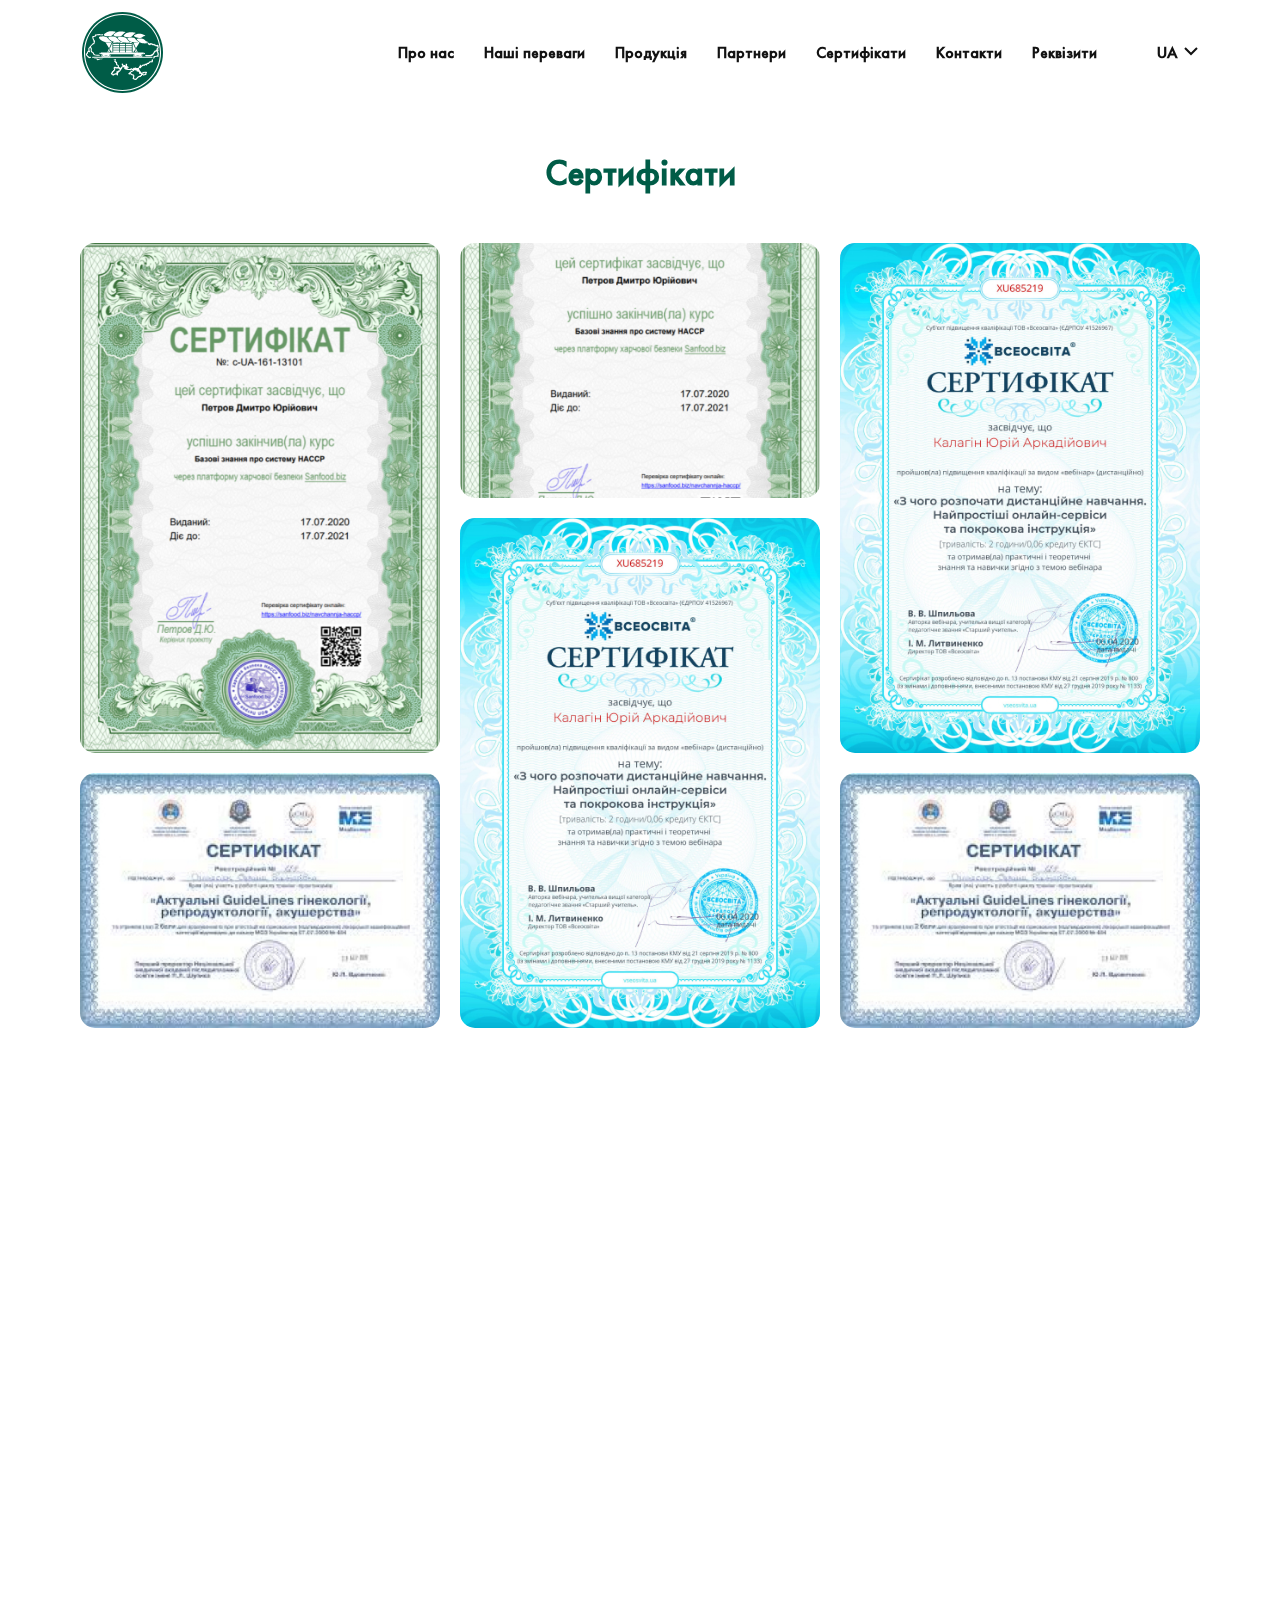
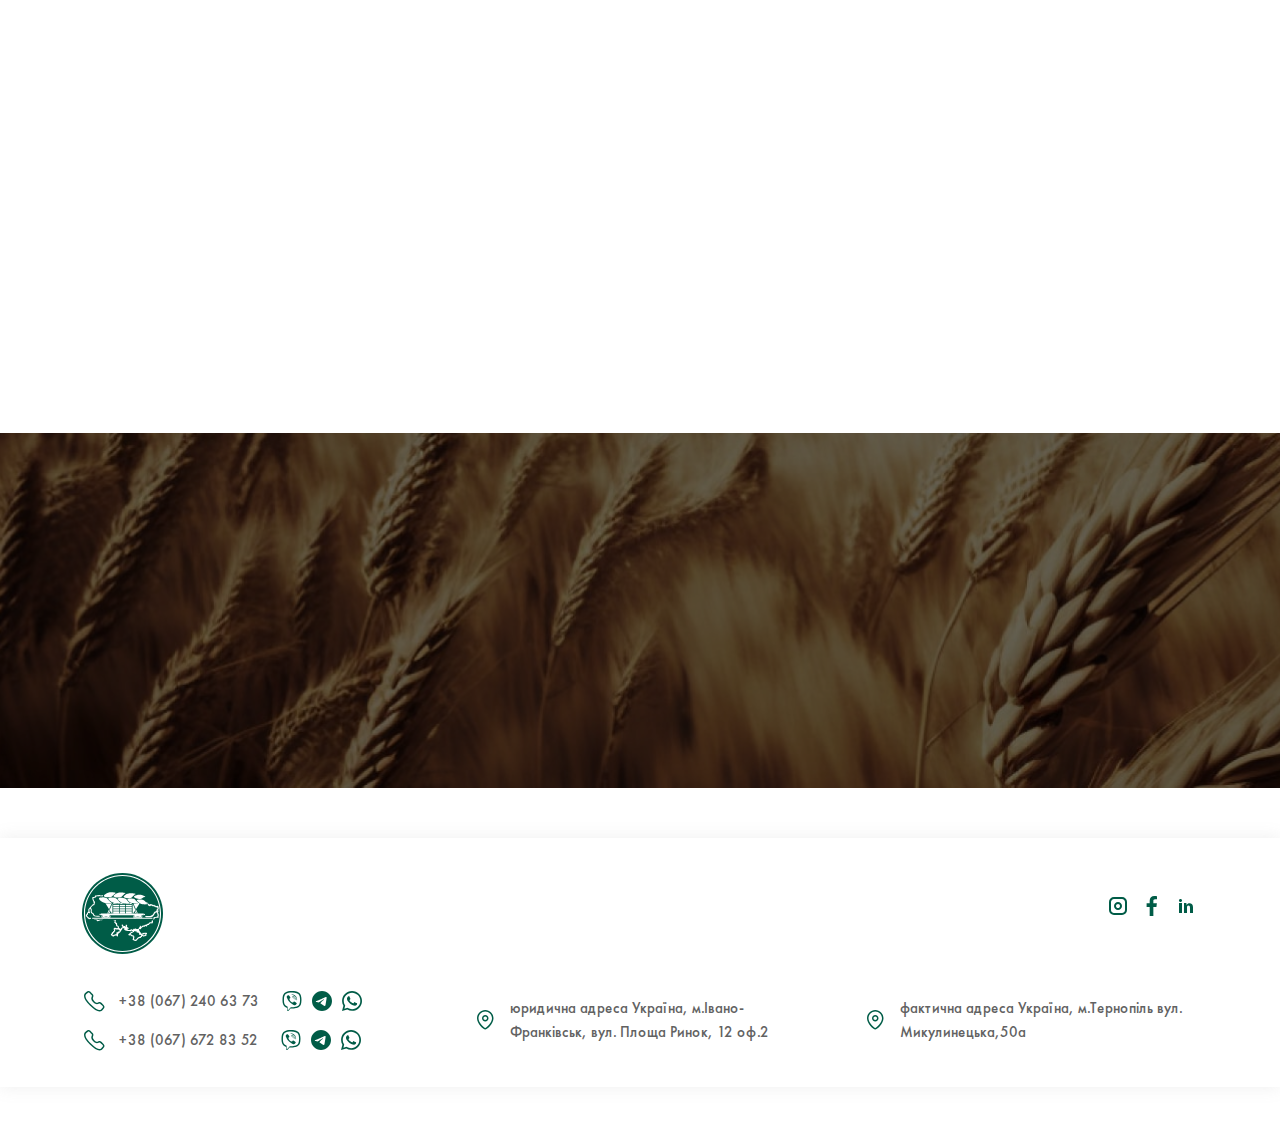
==== commit d1e4947c: "Add files via upload" ====
--- a/certificates.html
+++ b/certificates.html
@@ -1,318 +1,318 @@
-<!DOCTYPE html>
-<html lang="en">
-
-<head>
-    <meta charset="UTF-8">
-    <meta http-equiv="X-UA-Compatible" content="IE=edge">
-    <meta name="viewport" content="width=device-width, initial-scale=1.0">
-    <title>Форвард</title>
-    <link rel="icon" type="image/x-icon" href="img/favicon.png">
-    <link rel="stylesheet" href="css/lib/bootstrap-grid.min.css">
-    <link rel="stylesheet" href="css/lib/slick.css">
-    <link rel="stylesheet" href="css/lib/aos.css">
-    <link rel="stylesheet" href="https://cdn.jsdelivr.net/npm/@fancyapps/ui@5.0/dist/fancybox/fancybox.css">
-    <link rel="stylesheet" href="css/style.css">
-</head>
-
-<body>
-    <div class="pagewrapper">
-        <header class="header white">
-            <div class="container">
-                <div class="row align-items-center">
-                    <div class="col-3 col-lg-3">
-                        <div class="header__logo">
-                            <a href="index.html">
-                                <img src="img/svg/logo.svg" alt="logotype">
-                            </a>
-                        </div>
-                    </div>
-                    <div class="col-9 col-lg-9 d-flex justify-content-end">
-                        <nav class="header__menu">
-                            <ul>
-                                <li>
-                                    <a href="#about">Про нас</a>
-                                </li>
-                                <li><a href="#advantages">Наші переваги</a>
-                                </li>
-                                <li>
-                                    <a href="#products">Продукція</a>
-                                </li>
-                                <li>
-                                    <a href="#partners">Партнери</a>
-                                </li>
-                                <li>
-                                    <a href="certificates.html">Сертифікати</a>
-                                </li>
-                                <li>
-                                    <a href="#contacts">Контакти</a>
-                                </li>
-                                <li>
-                                    <a href="details.html">Реквізити</a>
-                                </li>
-                            </ul>
-                        </nav>
-                        <div class="header__lang">
-                            <span class="current-lang">ua
-                                <svg width="14" height="9" viewBox="0 0 14 9" fill="none"
-                                    xmlns="http://www.w3.org/2000/svg">
-                                    <path d="M1 1L7 7L13 1" stroke="white" stroke-width="2" />
-                                </svg>
-                            </span>
-                            <ul class="dropdown">
-                                <li>pl</li>
-                                <li>EN</li>
-                                <li>GE</li>
-                            </ul>
-                        </div>
-                        <div class="burger-btn">
-                        </div>
-                    </div>
-                </div>
-            </div>
-        </header>
-
-        <main class="main">
-
-            <section class="certificates-page">
-                <div class="container">
-                    <div class="certificates-page__title" data-aos="fade-up" data-aos-delay="200">
-                        <h1>
-                            Сертифікати
-                        </h1>
-                    </div>
-                    <div class="row">
-                        <div class="col-md-4 col-12" data-aos="fade-up" data-aos-delay="300">
-                            <a href="img/certificates/certificate_b1.jpg" class="certificates-page__item" data-fancybox>
-                                <img src="img/certificates/certificate_b1.jpg" alt="slide">
-                            </a>
-                        </div>
-                        <div class="col-md-4 col-12" data-aos="fade-up" data-aos-delay="300">
-                            <a href="img/certificates/certificate_s1.jpg" class="certificates-page__item" data-fancybox>
-                                <img src="img/certificates/certificate_s1.jpg" alt="slide">
-                            </a>
-                        </div>
-                        <div class="col-md-4 col-12" data-aos="fade-up" data-aos-delay="300">
-                            <a href="img/certificates/certificate_b2.jpg" class="certificates-page__item" data-fancybox>
-                                <img src="img/certificates/certificate_b2.jpg" alt="slide">
-                            </a>
-                        </div>
-                        <div class="col-md-4 col-12" data-aos="fade-up" data-aos-delay="300">
-                            <a href="img/certificates/certificate_s1.jpg" class="certificates-page__item" data-fancybox>
-                                <img src="img/certificates/certificate_s1.jpg" alt="slide">
-                            </a>
-                        </div>
-                        <div class="col-md-4 col-12" data-aos="fade-up" data-aos-delay="300">
-                            <a href="img/certificates/certificate_b2.jpg" class="certificates-page__item" data-fancybox>
-                                <img src="img/certificates/certificate_b2.jpg" alt="slide">
-                            </a>
-                        </div>
-                        <div class="col-md-4 col-12" data-aos="fade-up" data-aos-delay="300">
-                            <a href="img/certificates/certificate_s1.jpg" class="certificates-page__item" data-fancybox>
-                                <img src="img/certificates/certificate_s1.jpg" alt="slide">
-                            </a>
-                        </div>
-                        <div class="col-md-4 col-12" data-aos="fade-up" data-aos-delay="300">
-                            <a href="img/certificates/certificate_b1.jpg" class="certificates-page__item" data-fancybox>
-                                <img src="img/certificates/certificate_b1.jpg" alt="slide">
-                            </a>
-                        </div>
-                        <div class="col-md-4 col-12" data-aos="fade-up" data-aos-delay="300">
-                            <a href="img/certificates/certificate_s1.jpg" class="certificates-page__item" data-fancybox>
-                                <img src="img/certificates/certificate_s1.jpg" alt="slide">
-                            </a>
-                        </div>
-                        <div class="col-md-4 col-12" data-aos="fade-up" data-aos-delay="300">
-                            <a href="img/certificates/certificate_b1.jpg" class="certificates-page__item" data-fancybox>
-                                <img src="img/certificates/certificate_b1.jpg" alt="slide">
-                            </a>
-                        </div>
-                        <div class="col-md-4 col-12" data-aos="fade-up" data-aos-delay="300">
-                            <a href="img/certificates/certificate_s1.jpg" class="certificates-page__item" data-fancybox>
-                                <img src="img/certificates/certificate_s1.jpg" alt="slide">
-                            </a>
-                        </div>
-                        <div class="col-md-4 col-12" data-aos="fade-up" data-aos-delay="300">
-                            <a href="img/certificates/certificate_b1.jpg" class="certificates-page__item" data-fancybox>
-                                <img src="img/certificates/certificate_b1.jpg" alt="slide">
-                            </a>
-                        </div>
-                        <div class="col-md-4 col-12" data-aos="fade-up" data-aos-delay="300">
-                            <a href="img/certificates/certificate_s1.jpg" class="certificates-page__item" data-fancybox>
-                                <img src="img/certificates/certificate_s1.jpg" alt="slide">
-                            </a>
-                        </div>
-                        
-                    </div>
-                </div>
-            </section>
-
-            <section class="request product-page">
-                <div class="request__img">
-                    <img src="img/request__bg.jpg" alt="image">
-                </div>
-                <div class="request__content">
-                    <h2 data-aos="fade-up" data-aos-delay="200">
-                        Залишити заявку <br>на співпрацю
-                    </h2>
-                    <p data-aos="fade-up" data-aos-delay="400">
-                        Залишіть заявку, ми перетелефонуєм і <br>обговоримо всі деталі
-                    </p>
-                    <div class="request__content-btn popup_btn" data-popup="request" data-aos="fade-up"
-                        data-aos-delay="600">
-                        <a href="#">Відправити</a>
-                    </div>
-                </div>
-            </section>
-
-        </main>
-
-        <footer class="footer">
-            <div class="container">
-                <div class="footer__inner">
-                    <div class="footer__logo">
-                        <a href="index.html">
-                            <img src="img/svg/logo.svg" alt="logo">
-                        </a>
-                    </div>
-                    <div class="footer__col-mobile">
-                        <div class="contact-field">
-                            <a href="#">
-                                <img src="img/svg/instagram.svg" alt="instagram">
-                            </a>
-                            <a href="#">
-                                <img src="img/svg/facebook.svg" alt="facebook">
-                            </a>
-                            <a href="#">
-                                <img src="img/svg/linkedin.svg" alt="linkedin">
-                            </a>
-                        </div>
-                    </div>
-
-                    <div class="footer__col">
-                        <div class="contact-field">
-                            <a href="tel:+38 (067) 240 63 73">
-                                <img src="img/svg/phone.svg" alt="location">
-                                <p>
-                                    +38 (067) 240 63 73
-                                </p>
-                            </a>
-                            <a href="#">
-                                <img src="img/svg/viber.svg" alt="viber">
-                            </a>
-                            <a href="#">
-                                <img src="img/svg/telegram.svg" alt="telegram">
-                            </a>
-                            <a href="#">
-                                <img src="img/svg/whatsapp.svg" alt="whatsapp">
-                            </a>
-                        </div>
-                        <div class="contact-field">
-                            <a href="tel:+38 (067) 672 83 52">
-                                <img src="img/svg/phone.svg" alt="location">
-                                <p>
-                                    +38 (067) 672 83 52
-                                </p>
-                            </a>
-                            <a href="#">
-                                <img src="img/svg/viber.svg" alt="viber">
-                            </a>
-                            <a href="#">
-                                <img src="img/svg/telegram.svg" alt="telegram">
-                            </a>
-                            <a href="#">
-                                <img src="img/svg/whatsapp.svg" alt="whatsapp">
-                            </a>
-                        </div>
-                    </div>
-
-                    <div class="footer__col">
-                        <div class="contact-field">
-                            <a href="#">
-                                <img src="img/svg/Location.svg" alt="location">
-                                <p>
-                                    юридична адреса Україна, м.Івано-Франківськ, вул. Площа Ринок, 12 оф.2
-                                </p>
-                            </a>
-                        </div>
-                    </div>
-
-                    <div class="footer__col">
-                        <div class="contact-field">
-                            <a href="#">
-                                <img src="img/svg/Location.svg" alt="location">
-                                <p>
-                                    фактична адреса Україна, м.Тернопіль вул. Микулинецька,50а
-                                </p>
-                            </a>
-                        </div>
-                    </div>
-
-                    <div class="footer__col socials">
-                        <div class="contact-field">
-                            <a href="#">
-                                <img src="img/svg/instagram.svg" alt="instagram">
-                            </a>
-                            <a href="#">
-                                <img src="img/svg/facebook.svg" alt="facebook">
-                            </a>
-                            <a href="#">
-                                <img src="img/svg/linkedin.svg" alt="linkedin">
-                            </a>
-                        </div>
-                    </div>
-                </div>
-            </div>
-        </footer>
-    </div>
-
-    <!-- POPUP CONSULTATION -->
-    <div class="popup__window request">
-        <div class="container">
-            <div class="popup__wrapper">
-                <div class="popup__body">
-                    <div class="popup__close">
-                        <img src="img/svg/close_button.svg" alt="close">
-                    </div>
-                    <div class="popup__title">
-                        <h2>
-                            Залишити заявку на співпрацю
-                        </h2>
-                    </div>
-                    <div class="popup__form">
-                        <form>
-                            <div class="input-row">
-                                <input type="text" required placeholder="Ім'я*">
-                                <input type="text" required placeholder="Посада*">
-                            </div>
-                            <div class="input-row">
-                                <input type="text" required placeholder="Назва підприємства*">
-                                <input type="text" required placeholder="Посилання на сайт*">
-                            </div>
-                            <div class="input-row">
-                                <input class="phoneinp" type="text" required
-                                    placeholder="+38 ( _ _ _ ) - _ _ _ - _ _ - _ _">
-                                <input type="text" required placeholder="Email*">
-                            </div>
-                            <div class="input-row">
-                                <textarea placeholder="Коментар"></textarea>
-                            </div>
-                            <button type="submit">Відправити</button>
-                        </form>
-                    </div>
-                </div>
-            </div>
-        </div>
-    </div>
-
-
-    <script src="js/lib/jquery.js"></script>
-    <script src="js/lib/slick.min.js"></script>
-    <script src="js/lib/aos.js"></script>
-    <script src="https://cdn.jsdelivr.net/npm/@fancyapps/ui@5.0/dist/fancybox/fancybox.umd.js"></script>
-    <script src="js/lib/jquery.inputmask.js"></script>
-    <script src="js/main.js"></script>
-
-
-</body>
-
+<!DOCTYPE html>
+<html lang="en">
+
+<head>
+    <meta charset="UTF-8">
+    <meta http-equiv="X-UA-Compatible" content="IE=edge">
+    <meta name="viewport" content="width=device-width, initial-scale=1.0">
+    <title>Форвард</title>
+    <link rel="icon" type="image/x-icon" href="img/favicon.png">
+    <link rel="stylesheet" href="css/lib/bootstrap-grid.min.css">
+    <link rel="stylesheet" href="css/lib/slick.css">
+    <link rel="stylesheet" href="css/lib/aos.css">
+    <link rel="stylesheet" href="https://cdn.jsdelivr.net/npm/@fancyapps/ui@5.0/dist/fancybox/fancybox.css">
+    <link rel="stylesheet" href="css/style.css">
+</head>
+
+<body>
+    <div class="pagewrapper">
+        <header class="header white">
+            <div class="container">
+                <div class="row align-items-center">
+                    <div class="col-3 col-lg-3">
+                        <div class="header__logo">
+                            <a href="index.html">
+                                <img src="img/svg/logo.svg" alt="logotype">
+                            </a>
+                        </div>
+                    </div>
+                    <div class="col-9 col-lg-9 d-flex justify-content-end">
+                        <nav class="header__menu">
+                            <ul>
+                                <li>
+                                    <a href="#about">Про нас</a>
+                                </li>
+                                <li><a href="#advantages">Наші переваги</a>
+                                </li>
+                                <li>
+                                    <a href="#products">Продукція</a>
+                                </li>
+                                <li>
+                                    <a href="#partners">Партнери</a>
+                                </li>
+                                <li>
+                                    <a href="certificates.html">Сертифікати</a>
+                                </li>
+                                <li>
+                                    <a href="#contacts">Контакти</a>
+                                </li>
+                                <li>
+                                    <a href="details.html">Реквізити</a>
+                                </li>
+                            </ul>
+                        </nav>
+                        <div class="header__lang">
+                            <span class="current-lang">ua
+                                <svg width="14" height="9" viewBox="0 0 14 9" fill="none"
+                                    xmlns="http://www.w3.org/2000/svg">
+                                    <path d="M1 1L7 7L13 1" stroke="white" stroke-width="2" />
+                                </svg>
+                            </span>
+                            <ul class="dropdown">
+                                <li>pl</li>
+                                <li>EN</li>
+                                <li>GE</li>
+                            </ul>
+                        </div>
+                        <div class="burger-btn">
+                        </div>
+                    </div>
+                </div>
+            </div>
+        </header>
+
+        <main class="main">
+
+            <section class="certificates-page">
+                <div class="container">
+                    <div class="certificates-page__title" data-aos="fade-up" data-aos-delay="200">
+                        <h1>
+                            Сертифікати
+                        </h1>
+                    </div>
+                    <div class="row">
+                        <div class="col-md-4 col-12" data-aos="fade-up" data-aos-delay="300">
+                            <a href="img/certificates/certificate_b1.jpg" class="certificates-page__item" data-fancybox>
+                                <img src="img/certificates/certificate_b1.jpg" alt="slide">
+                            </a>
+                        </div>
+                        <div class="col-md-4 col-12" data-aos="fade-up" data-aos-delay="300">
+                            <a href="img/certificates/certificate_b1.jpg" class="certificates-page__item" data-fancybox>
+                                <img src="img/certificates/certificate_b1.jpg" alt="slide">
+                            </a>
+                        </div>
+                        <div class="col-md-4 col-12" data-aos="fade-up" data-aos-delay="300">
+                            <a href="img/certificates/certificate_b2.jpg" class="certificates-page__item" data-fancybox>
+                                <img src="img/certificates/certificate_b2.jpg" alt="slide">
+                            </a>
+                        </div>
+                        <div class="col-md-4 col-12" data-aos="fade-up" data-aos-delay="300">
+                            <a href="img/certificates/certificate_s1.jpg" class="certificates-page__item" data-fancybox>
+                                <img src="img/certificates/certificate_s1.jpg" alt="slide">
+                            </a>
+                        </div>
+                        <div class="col-md-4 col-12" data-aos="fade-up" data-aos-delay="300">
+                            <a href="img/certificates/certificate_b2.jpg" class="certificates-page__item" data-fancybox>
+                                <img src="img/certificates/certificate_b2.jpg" alt="slide">
+                            </a>
+                        </div>
+                        <div class="col-md-4 col-12" data-aos="fade-up" data-aos-delay="300">
+                            <a href="img/certificates/certificate_s1.jpg" class="certificates-page__item" data-fancybox>
+                                <img src="img/certificates/certificate_s1.jpg" alt="slide">
+                            </a>
+                        </div>
+                        <div class="col-md-4 col-12" data-aos="fade-up" data-aos-delay="300">
+                            <a href="img/certificates/certificate_b1.jpg" class="certificates-page__item" data-fancybox>
+                                <img src="img/certificates/certificate_b1.jpg" alt="slide">
+                            </a>
+                        </div>
+                        <div class="col-md-4 col-12" data-aos="fade-up" data-aos-delay="300">
+                            <a href="img/certificates/certificate_s1.jpg" class="certificates-page__item" data-fancybox>
+                                <img src="img/certificates/certificate_s1.jpg" alt="slide">
+                            </a>
+                        </div>
+                        <div class="col-md-4 col-12" data-aos="fade-up" data-aos-delay="300">
+                            <a href="img/certificates/certificate_b1.jpg" class="certificates-page__item" data-fancybox>
+                                <img src="img/certificates/certificate_b1.jpg" alt="slide">
+                            </a>
+                        </div>
+                        <div class="col-md-4 col-12" data-aos="fade-up" data-aos-delay="300">
+                            <a href="img/certificates/certificate_s1.jpg" class="certificates-page__item" data-fancybox>
+                                <img src="img/certificates/certificate_s1.jpg" alt="slide">
+                            </a>
+                        </div>
+                        <div class="col-md-4 col-12" data-aos="fade-up" data-aos-delay="300">
+                            <a href="img/certificates/certificate_b1.jpg" class="certificates-page__item" data-fancybox>
+                                <img src="img/certificates/certificate_b1.jpg" alt="slide">
+                            </a>
+                        </div>
+                        <div class="col-md-4 col-12" data-aos="fade-up" data-aos-delay="300">
+                            <a href="img/certificates/certificate_s1.jpg" class="certificates-page__item" data-fancybox>
+                                <img src="img/certificates/certificate_s1.jpg" alt="slide">
+                            </a>
+                        </div>
+                        
+                    </div>
+                </div>
+            </section>
+
+            <section class="request product-page">
+                <div class="request__img">
+                    <img src="img/request__bg.jpg" alt="image">
+                </div>
+                <div class="request__content">
+                    <h2 data-aos="fade-up" data-aos-delay="200">
+                        Залишити заявку <br>на співпрацю
+                    </h2>
+                    <p data-aos="fade-up" data-aos-delay="400">
+                        Залишіть заявку, ми перетелефонуєм і <br>обговоримо всі деталі
+                    </p>
+                    <div class="request__content-btn popup_btn" data-popup="request" data-aos="fade-up"
+                        data-aos-delay="600">
+                        <a href="#">Відправити</a>
+                    </div>
+                </div>
+            </section>
+
+        </main>
+
+        <footer class="footer">
+            <div class="container">
+                <div class="footer__inner">
+                    <div class="footer__logo">
+                        <a href="index.html">
+                            <img src="img/svg/logo.svg" alt="logo">
+                        </a>
+                    </div>
+                    <div class="footer__col-mobile">
+                        <div class="contact-field">
+                            <a href="#">
+                                <img src="img/svg/instagram.svg" alt="instagram">
+                            </a>
+                            <a href="#">
+                                <img src="img/svg/facebook.svg" alt="facebook">
+                            </a>
+                            <a href="#">
+                                <img src="img/svg/linkedin.svg" alt="linkedin">
+                            </a>
+                        </div>
+                    </div>
+
+                    <div class="footer__col">
+                        <div class="contact-field">
+                            <a href="tel:+38 (067) 240 63 73">
+                                <img src="img/svg/phone.svg" alt="location">
+                                <p>
+                                    +38 (067) 240 63 73
+                                </p>
+                            </a>
+                            <a href="#">
+                                <img src="img/svg/viber.svg" alt="viber">
+                            </a>
+                            <a href="#">
+                                <img src="img/svg/telegram.svg" alt="telegram">
+                            </a>
+                            <a href="#">
+                                <img src="img/svg/whatsapp.svg" alt="whatsapp">
+                            </a>
+                        </div>
+                        <div class="contact-field">
+                            <a href="tel:+38 (067) 672 83 52">
+                                <img src="img/svg/phone.svg" alt="location">
+                                <p>
+                                    +38 (067) 672 83 52
+                                </p>
+                            </a>
+                            <a href="#">
+                                <img src="img/svg/viber.svg" alt="viber">
+                            </a>
+                            <a href="#">
+                                <img src="img/svg/telegram.svg" alt="telegram">
+                            </a>
+                            <a href="#">
+                                <img src="img/svg/whatsapp.svg" alt="whatsapp">
+                            </a>
+                        </div>
+                    </div>
+
+                    <div class="footer__col">
+                        <div class="contact-field">
+                            <a href="#">
+                                <img src="img/svg/Location.svg" alt="location">
+                                <p>
+                                    юридична адреса Україна, м.Івано-Франківськ, вул. Площа Ринок, 12 оф.2
+                                </p>
+                            </a>
+                        </div>
+                    </div>
+
+                    <div class="footer__col">
+                        <div class="contact-field">
+                            <a href="#">
+                                <img src="img/svg/Location.svg" alt="location">
+                                <p>
+                                    фактична адреса Україна, м.Тернопіль вул. Микулинецька,50а
+                                </p>
+                            </a>
+                        </div>
+                    </div>
+
+                    <div class="footer__col socials">
+                        <div class="contact-field">
+                            <a href="#">
+                                <img src="img/svg/instagram.svg" alt="instagram">
+                            </a>
+                            <a href="#">
+                                <img src="img/svg/facebook.svg" alt="facebook">
+                            </a>
+                            <a href="#">
+                                <img src="img/svg/linkedin.svg" alt="linkedin">
+                            </a>
+                        </div>
+                    </div>
+                </div>
+            </div>
+        </footer>
+    </div>
+
+    <!-- POPUP CONSULTATION -->
+    <div class="popup__window request">
+        <div class="container">
+            <div class="popup__wrapper">
+                <div class="popup__body">
+                    <div class="popup__close">
+                        <img src="img/svg/close_button.svg" alt="close">
+                    </div>
+                    <div class="popup__title">
+                        <h2>
+                            Залишити заявку на співпрацю
+                        </h2>
+                    </div>
+                    <div class="popup__form">
+                        <form>
+                            <div class="input-row">
+                                <input type="text" required placeholder="Ім'я*">
+                                <input type="text" required placeholder="Посада*">
+                            </div>
+                            <div class="input-row">
+                                <input type="text" required placeholder="Назва підприємства*">
+                                <input type="text" required placeholder="Посилання на сайт*">
+                            </div>
+                            <div class="input-row">
+                                <input class="phoneinp" type="text" required
+                                    placeholder="+38 ( _ _ _ ) - _ _ _ - _ _ - _ _">
+                                <input type="text" required placeholder="Email*">
+                            </div>
+                            <div class="input-row">
+                                <textarea placeholder="Коментар"></textarea>
+                            </div>
+                            <button type="submit">Відправити</button>
+                        </form>
+                    </div>
+                </div>
+            </div>
+        </div>
+    </div>
+
+
+    <script src="js/lib/jquery.js"></script>
+    <script src="js/lib/slick.min.js"></script>
+    <script src="js/lib/aos.js"></script>
+    <script src="https://cdn.jsdelivr.net/npm/@fancyapps/ui@5.0/dist/fancybox/fancybox.umd.js"></script>
+    <script src="js/lib/jquery.inputmask.js"></script>
+    <script src="js/main.js"></script>
+
+
+</body>
+
 </html>--- a/css/style.css
+++ b/css/style.css
@@ -1 +1 @@
-@font-face{font-family:"Futura PT";src:url("../fonts/futura_pt_bold.eot");src:url("../fonts/futura_pt_bold.eot?#iefix") format("embedded-opentype"),url("../fonts/futura_pt_bold.woff2") format("woff2"),url("../fonts/futura_pt_bold.woff") format("woff"),url("../fonts/futura_pt_bold.ttf") format("truetype"),url("../fonts/futura_pt_bold.svg#futura_pt_bold") format("svg")}@font-face{font-family:"Futura PT";src:url("../fonts/futura_pt_book.eot");src:url("../fonts/futura_pt_book.eot?#iefix") format("embedded-opentype"),url("../fonts/futura_pt_book.woff2") format("woff2"),url("../fonts/futura_pt_book.woff") format("woff"),url("../fonts/futura_pt_book.ttf") format("truetype"),url("../fonts/futura_pt_book.svg#futura_pt_book") format("svg")}@font-face{font-family:"Futura PT";src:url("../fonts/futura_pt_heavy.eot");src:url("../fonts/futura_pt_heavy.eot?#iefix") format("embedded-opentype"),url("../fonts/futura_pt_heavy.woff2") format("woff2"),url("../fonts/futura_pt_heavy.woff") format("woff"),url("../fonts/futura_pt_heavy.ttf") format("truetype"),url("../fonts/futura_pt_heavy.svg#futura_pt_heavy") format("svg")}@font-face{font-family:"Futura PT";src:url("../fonts/futura_pt_light.eot");src:url("../fonts/futura_pt_light.eot?#iefix") format("embedded-opentype"),url("../fonts/futura_pt_light.woff2") format("woff2"),url("../fonts/futura_pt_light.woff") format("woff"),url("../fonts/futura_pt_light.ttf") format("truetype"),url("../fonts/futura_pt_light.svg#futura_pt_light") format("svg")}@font-face{font-family:"Futura PT";src:url("../fonts/futura_pt_medium.eot");src:url("../fonts/futura_pt_medium.eot?#iefix") format("embedded-opentype"),url("../fonts/futura_pt_medium.woff2") format("woff2"),url("../fonts/futura_pt_medium.woff") format("woff"),url("../fonts/futura_pt_medium.ttf") format("truetype"),url("../fonts/futura_pt_medium.svg#futura_pt_medium") format("svg")}@font-face{font-family:"MyriadPro";src:url("../fonts/myriadpro-bold.eot");src:url("../fonts/myriadpro-bold.eot?#iefix") format("embedded-opentype"),url("../fonts/myriadpro-bold.woff2") format("woff2"),url("../fonts/myriadpro-bold.woff") format("woff"),url("../fonts/myriadpro-bold.ttf") format("truetype"),url("../fonts/myriadpro-bold.svg#myriadpro-bold") format("svg")}@font-face{font-family:"MyriadPro";src:url("../fonts/MyriadProRegular.otf");src:url("../fonts/MyriadProRegular.ttf") format("truetype")}html{-webkit-box-sizing:border-box;box-sizing:border-box;scroll-behavior:smooth}*,:after,:before{-webkit-box-sizing:inherit;box-sizing:inherit}*{padding:0px;margin:0px;border:none;-webkit-tap-highlight-color:rgba(255,255,255,0);-webkit-focus-ring-color:rgba(0,0,0,0);-webkit-touch-callout:none;-webkit-tap-highlight-color:transparent!important}body,html{height:100%}a{text-decoration:none;color:inherit}a:hover{color:inherit}button:focus,input:focus{outline:transparent}li{margin:0;padding:0;list-style:none}h1,h2,h3,h4,h5,h6,li,ol,p,ul{margin:0;padding:0}body{position:relative;overflow-x:hidden;min-width:320px;max-width:100vw;cursor:default;font-family:"Futura PT";font-weight:400}.main{-webkit-box-flex:1;-ms-flex:1 1 auto;flex:1 1 auto}.pagewrapper{min-height:100%;display:-webkit-box;display:-ms-flexbox;display:flex;-webkit-box-orient:vertical;-webkit-box-direction:normal;-ms-flex-direction:column;flex-direction:column;position:relative;overflow:hidden}@media (min-width:1500px){.container{max-width:1330px}}@media (min-width:991.8px){.container.full-width{padding:0;max-width:100%}}.welcomescreen{height:100vh;min-height:700px;width:100%;display:-webkit-box;display:-ms-flexbox;display:flex;-webkit-box-align:center;-ms-flex-align:center;align-items:center;-webkit-box-pack:center;-ms-flex-pack:center;justify-content:center;position:relative}.welcomescreen__bg{position:absolute;z-index:-1;width:100%;height:100%;-o-object-fit:cover;object-fit:cover;-webkit-filter:brightness(60%);filter:brightness(60%)}.welcomescreen__bg img{width:100%;height:100%}.welcomescreen__inner{text-align:center}.welcomescreen__inner h1{font-style:normal;font-weight:700;font-size:54px;line-height:160%;color:#FFFFFF;margin-bottom:25px}.welcomescreen__inner p{font-weight:450;font-size:24px;line-height:160%;color:#fff;margin-bottom:55px}.welcomescreen__inner a{display:inline-block;background:#FFFFFF;border-radius:5px;padding:14px 55px;font-weight:700;font-size:20px;line-height:160%;color:#005C47;-webkit-transition:0.5s;transition:0.5s}.welcomescreen__inner a:hover{-webkit-transform:translateY(-5px);transform:translateY(-5px);-webkit-filter:brightness(90%);filter:brightness(90%)}.about{padding-top:100px}@media (max-width:1199.8px){.about{padding-top:80px}}.about__title h2{margin-bottom:50px;font-weight:700;font-size:36px;line-height:160%;text-align:center;color:#005C47}@media (max-width:991.8px){.about__title h2{font-size:28px}}@media (max-width:767.8px){.about__title h2{font-size:24px}}.about__img--mobile{display:none}.about__img{width:100%}.about__img img{width:100%;-o-object-fit:cover;object-fit:cover}.about__content h3{font-weight:600;font-size:16px;line-height:180%;color:#005C47;margin-bottom:30px}.about__content p{font-size:16px;color:#505050}.about__content p+p{margin-top:30px}.about__content p:last-child{margin-top:0px}.about__content strong{display:inline-block;color:#005C47;margin-top:10px;font-style:normal;font-weight:600;font-size:16px;line-height:180%}.about__content strong+strong{margin-left:20px}.cooperation{padding-top:100px}@media (max-width:1199.8px){.cooperation{padding-top:80px}}.cooperation__title h2{font-weight:700;font-size:36px;line-height:160%;text-align:center;color:#005C47;margin-bottom:20px}@media (max-width:991.8px){.cooperation__title h2{font-size:28px}}@media (max-width:767.8px){.cooperation__title h2{font-size:24px}}.cooperation__item{height:70px;max-width:200px;width:100%;display:-webkit-box;display:-ms-flexbox;display:flex;-webkit-box-align:center;-ms-flex-align:center;align-items:center;-webkit-box-pack:center;-ms-flex-pack:center;justify-content:center;font-weight:600;font-size:15px;line-height:19px;display:flex;align-items:center;text-align:center;color:#005C47;padding:16px;-webkit-box-shadow:0px 0px 16px rgba(140,140,140,0.15);box-shadow:0px 0px 16px rgba(140,140,140,0.15);border-radius:57px;background:#fff;margin:30px auto 0}.advantages{padding-top:100px}@media (max-width:1199.8px){.advantages{padding-top:80px}}.advantages__title h2{font-weight:700;font-size:36px;line-height:160%;text-align:center;color:#005C47}@media (max-width:991.8px){.advantages__title h2{font-size:28px}}@media (max-width:767.8px){.advantages__title h2{font-size:24px}}.advantages__item{text-align:center;padding:30px 15px;background:#FFFFFF;-webkit-box-shadow:0px 0px 16px rgba(140,140,140,0.15);box-shadow:0px 0px 16px rgba(140,140,140,0.15);border-radius:10px;width:100%;max-width:380px;margin:50px auto 0;height:300px}.advantages__item img{width:100px;background-size:cover;margin-bottom:20px}.advantages__item p{font-size:20px;line-height:160%;text-align:center;color:#121212}.products{padding-top:100px}@media (max-width:1199.8px){.products{padding-top:80px}}.products__title h2{font-weight:700;font-size:36px;line-height:160%;text-align:center;color:#005C47;margin-bottom:50px}@media (max-width:991.8px){.products__title h2{font-size:28px}}@media (max-width:767.8px){.products__title h2{font-size:24px}}.products__slider{position:relative}.products__slider .slick-arrow{position:absolute;top:50%;-webkit-transform:translateY(-50%);transform:translateY(-50%);z-index:2;width:36px;height:36px;background-size:cover;font-size:0;cursor:pointer;-webkit-transition:0.3s;transition:0.3s;border-radius:5px;overflow:hidden}.products__slider .slick-prev{background-image:url(../img/svg/slider-arrow-prev.svg);left:-10%}.products__slider .slick-prev:hover{-webkit-filter:brightness(150%);filter:brightness(150%)}.products__slider .slick-next{background-image:url(../img/svg/slider-arrow-next.svg);right:-10%}.products__slider .slick-next:hover{-webkit-filter:brightness(150%);filter:brightness(150%)}.products__slide{padding:0 10px;width:100%;height:360px}.products__item{display:block;width:100%;height:100%;position:relative;border-radius:15px;overflow:hidden;font-weight:700;font-size:28px;line-height:160%;display:-webkit-box;display:-ms-flexbox;display:flex;-webkit-box-align:center;-ms-flex-align:center;align-items:center;-webkit-box-pack:center;-ms-flex-pack:center;justify-content:center;color:#FFFFFF}.products__item span{text-align:center}.products__item:hover{color:#fff}.products__item:hover .products__item-bg{-webkit-filter:brightness(100%);filter:brightness(100%);-webkit-transform:scale(1.1);transform:scale(1.1)}.products__item .products__item-bg{-webkit-filter:brightness(50%);filter:brightness(50%);-webkit-transition:0.5s;transition:0.5s;position:absolute;width:100%;height:100%;-o-object-fit:cover;object-fit:cover;z-index:-1}.products__item .products__item-bg img{width:100%;height:100%;-o-object-fit:cover;object-fit:cover}.partners{padding-top:100px}@media (max-width:1199.8px){.partners{padding-top:80px}}.partners__title h2{font-weight:700;font-size:36px;line-height:160%;text-align:center;color:#005C47;margin-bottom:60px}@media (max-width:991.8px){.partners__title h2{font-size:28px}}@media (max-width:767.8px){.partners__title h2{font-size:24px}}.partners__slide{padding:0 10px;height:80px}.partners__slide a{width:100%;height:100%;display:-webkit-box;display:-ms-flexbox;display:flex;-webkit-box-align:center;-ms-flex-align:center;align-items:center;-webkit-box-pack:center;-ms-flex-pack:center;justify-content:center}.partners__slide img{max-width:100%;background-size:cover}.how{padding:100px 0}.how__inner{position:relative;background:#FFFFFF;padding:70px 40px 60px;-webkit-box-shadow:0px 0px 16px rgba(140,140,140,0.15);box-shadow:0px 0px 16px rgba(140,140,140,0.15);border-radius:20px}.how__inner:after{content:"";position:absolute;left:50%;top:50%;height:85%;width:2px;-webkit-transform:translate(-50%,-50%);transform:translate(-50%,-50%);background-image:url(../img/svg/Vector_green.svg);background-size:cover}.how__title h2{font-weight:700;font-size:36px;line-height:160%;text-align:center;color:#005C47;margin-bottom:40px}@media (max-width:991.8px){.how__title h2{font-size:28px}}@media (max-width:767.8px){.how__title h2{font-size:24px}}.how__content p{font-size:16px;line-height:180%;font-weight:500;color:#505050}.how__content p+p{margin-top:20px}.col-lg-6:nth-child(odd) .how__col{padding-right:20px}.col-lg-6:nth-child(2n) .how__col{padding-left:20px}.certificates{padding-bottom:100px}.certificates .slick-track{display:-webkit-box;display:-ms-flexbox;display:flex;-webkit-box-align:center;-ms-flex-align:center;align-items:center}.certificates__title h2{font-weight:700;font-size:36px;line-height:160%;text-align:center;color:#005C47;margin-bottom:50px}@media (max-width:991.8px){.certificates__title h2{font-size:28px}}@media (max-width:767.8px){.certificates__title h2{font-size:24px}}.certificates__slider{position:relative}.certificates__slider .slick-arrow{position:absolute;top:50%;-webkit-transform:translateY(-50%);transform:translateY(-50%);z-index:2;width:36px;height:36px;background-size:cover;font-size:0;cursor:pointer;-webkit-transition:0.3s;transition:0.3s;border-radius:5px;overflow:hidden}.certificates__slider .slick-prev{background-image:url(../img/svg/slider-arrow-prev.svg);left:-10%}.certificates__slider .slick-prev:hover{-webkit-filter:brightness(150%);filter:brightness(150%)}.certificates__slider .slick-next{background-image:url(../img/svg/slider-arrow-next.svg);right:-10%}.certificates__slider .slick-next:hover{-webkit-filter:brightness(150%);filter:brightness(150%)}.certificates__slide{padding:0 10px;width:100%;height:auto}.certificates__item{display:block;width:100%;height:100%;position:relative;border-radius:15px;overflow:hidden;font-weight:700;font-size:28px;line-height:160%;display:-webkit-box;display:-ms-flexbox;display:flex;-webkit-box-align:center;-ms-flex-align:center;align-items:center;-webkit-box-pack:center;-ms-flex-pack:center;justify-content:center;-webkit-transition:0.3s;transition:0.3s}.certificates__item:hover{-webkit-filter:brightness(50%);filter:brightness(50%)}.certificates__item img{max-width:100%;max-height:100%;background-size:cover}.certificates__button{text-align:center;margin-top:40px}.certificates__button a{display:inline-block;font-family:"MyriadPro";font-weight:700;font-size:17px;line-height:160%;color:#FFFFFF;padding:9px 49px;background:#005C47;border-radius:5px;-webkit-transition:0.5s;transition:0.5s}.certificates__button a:hover{-webkit-transform:translateY(-5px);transform:translateY(-5px);-webkit-filter:brightness(80%);filter:brightness(80%)}.request{height:355px;width:100%;position:relative;display:-webkit-box;display:-ms-flexbox;display:flex;-webkit-box-align:center;-ms-flex-align:center;align-items:center;-webkit-box-pack:center;-ms-flex-pack:center;justify-content:center}.request__img{position:absolute;z-index:-1;width:100%;height:100%;top:0;left:0;-webkit-filter:brightness(40%);filter:brightness(40%)}.request__img img{width:100%;height:100%;-o-object-fit:cover;object-fit:cover}.request__content{text-align:center}.request__content h2{font-weight:700;font-size:40px;line-height:140%;text-align:center;color:#FFFFFF;margin-bottom:10px}.request__content p{font-size:15px;line-height:160%;text-align:center;color:#FFFFFF;margin-bottom:20px}.request__content-btn a{font-family:"MyriadPro";font-style:normal;font-weight:700;font-size:17px;line-height:160%;text-align:center;color:#005C47;background:#FFFFFF;border-radius:5px;padding:9px 54px;display:inline-block;-webkit-transition:0.5s;transition:0.5s}.request__content-btn a:hover{-webkit-transform:translateY(-5px);transform:translateY(-5px);-webkit-filter:brightness(80%);filter:brightness(80%)}.contacts{padding:100px 0 50px}.contacts__inner{position:relative}.contacts__img{display:block;position:relative;overflow:hidden}.contacts__img img{width:100%;height:440px;-o-object-fit:cover;object-fit:cover;-webkit-transition:0.5s;transition:0.5s}.contacts__img:hover img{-webkit-filter:brightness(90%);filter:brightness(90%);-webkit-transform:scale(1.05);transform:scale(1.05)}.contacts__content{position:absolute;max-width:335px;padding:23px 30px 10px 20px;top:50%;-webkit-transform:translateY(-50%);transform:translateY(-50%);left:10%;background:#FFFFFF;-webkit-box-shadow:0px 0px 16px rgba(140,140,140,0.15);box-shadow:0px 0px 16px rgba(140,140,140,0.15);border-radius:26px}.contact-field{display:-webkit-box;display:-ms-flexbox;display:flex;margin-bottom:20px}.contact-field a{display:-webkit-box;display:-ms-flexbox;display:flex;-webkit-box-align:center;-ms-flex-align:center;align-items:center;-webkit-transition:0.3s;transition:0.3s}.contact-field a+a{margin-left:10px}.contact-field p{font-size:15px;line-height:160%;padding:0 13px;color:#626262;-webkit-transition:0.3s;transition:0.3s}.contact-field img{-webkit-transition:0.3s;transition:0.3s;background-size:cover}.contact-field a:hover p{color:#005C47}.contact-field.socials a+a{margin-left:24px}.phone-field{margin:32px 0 20px}.phone-field .contact-field{margin:0}.phone-field .contact-field+.contact-field{margin:14px 0 0 0}.popup__window{width:100%;height:100vh;position:fixed;top:0;left:0;opacity:0;visibility:hidden;z-index:-1;-webkit-backdrop-filter:blur(5.5px);backdrop-filter:blur(5.5px);background-color:rgba(0,0,0,0.2);-webkit-transition:0.3s 0.1s;transition:0.3s 0.1s}.popup__window.active{opacity:1;visibility:visible;z-index:999;-webkit-transition:0.3s;transition:0.3s}.popup__window.active .popup__body{opacity:1;-webkit-transition:0.6s 0.1s;transition:0.6s 0.1s;-webkit-transform:translateY(0px);transform:translateY(0px)}.popup__wrapper{height:100vh;width:100%;display:-webkit-box;display:-ms-flexbox;display:flex;-webkit-box-align:center;-ms-flex-align:center;align-items:center;-webkit-box-pack:center;-ms-flex-pack:center;justify-content:center}.popup__body{max-width:980px;width:100%;padding:40px 60px;background:#FFFFFF;-webkit-box-shadow:0px 0px 16px rgba(140,140,140,0.15);box-shadow:0px 0px 16px rgba(140,140,140,0.15);border-radius:15px;position:relative;-webkit-transition:0.8s;transition:0.8s;opacity:0;-webkit-transform:translateY(-10px);transform:translateY(-10px)}.popup__close{position:absolute;top:40px;right:60px;cursor:pointer;-webkit-transition:0.3s;transition:0.3s}.popup__close img{width:19px;height:19px;background-size:cover}.popup__close:hover{-webkit-filter:brightness(80%);filter:brightness(80%)}.popup__title h2{text-align:center;font-weight:700;font-size:40px;line-height:160%;text-align:center;margin:0 auto 40px;color:#121212;max-width:350px}.popup__form .input-row{display:-webkit-box;display:-ms-flexbox;display:flex;-webkit-box-align:center;-ms-flex-align:center;align-items:center;-webkit-box-pack:justify;-ms-flex-pack:justify;justify-content:space-between}.popup__form .input-row+.input-row{margin-top:20px}.popup__form input{max-width:420px;width:100%;background-color:#fff;-webkit-box-shadow:0px 0px 16px rgba(140,140,140,0.15);box-shadow:0px 0px 16px rgba(140,140,140,0.15);border-radius:6px;padding:19px 20px;font-weight:300;font-size:14px;line-height:160%;font-family:"MyriadPro";color:#626262}.popup__form input+input{margin-left:20px}.popup__form input::-webkit-input-placeholder{font-size:14px;line-height:160%;color:#626262;-webkit-transition:0.3s 0.1s;transition:0.3s 0.1s}.popup__form input::-moz-placeholder{font-size:14px;line-height:160%;color:#626262;-moz-transition:0.3s 0.1s;transition:0.3s 0.1s}.popup__form input:-ms-input-placeholder{font-size:14px;line-height:160%;color:#626262;-ms-transition:0.3s 0.1s;transition:0.3s 0.1s}.popup__form input::-ms-input-placeholder{font-size:14px;line-height:160%;color:#626262;-ms-transition:0.3s 0.1s;transition:0.3s 0.1s}.popup__form input::placeholder{font-size:14px;line-height:160%;color:#626262;-webkit-transition:0.3s 0.1s;transition:0.3s 0.1s}.popup__form input:active::-webkit-input-placeholder,.popup__form input:focus::-webkit-input-placeholder{opacity:0}.popup__form input:active::-moz-placeholder,.popup__form input:focus::-moz-placeholder{opacity:0}.popup__form input:active:-ms-input-placeholder,.popup__form input:focus:-ms-input-placeholder{opacity:0}.popup__form input:active::-ms-input-placeholder,.popup__form input:focus::-ms-input-placeholder{opacity:0}.popup__form input:active::placeholder,.popup__form input:focus::placeholder{opacity:0}.popup__form textarea{width:100%;background-color:#fff;-webkit-box-shadow:0px 0px 16px rgba(140,140,140,0.15);box-shadow:0px 0px 16px rgba(140,140,140,0.15);font-family:"MyriadPro";border-radius:6px;padding:15px 20px;font-weight:300;font-size:14px;line-height:160%;color:#626262;resize:none;outline:none;height:90px}.popup__form textarea::-webkit-input-placeholder{font-size:14px;line-height:160%;color:#626262;-webkit-transition:0.3s 0.1s;transition:0.3s 0.1s}.popup__form textarea::-moz-placeholder{font-size:14px;line-height:160%;color:#626262;-moz-transition:0.3s 0.1s;transition:0.3s 0.1s}.popup__form textarea:-ms-input-placeholder{font-size:14px;line-height:160%;color:#626262;-ms-transition:0.3s 0.1s;transition:0.3s 0.1s}.popup__form textarea::-ms-input-placeholder{font-size:14px;line-height:160%;color:#626262;-ms-transition:0.3s 0.1s;transition:0.3s 0.1s}.popup__form textarea::placeholder{font-size:14px;line-height:160%;color:#626262;-webkit-transition:0.3s 0.1s;transition:0.3s 0.1s}.popup__form textarea:focus::-webkit-input-placeholder{opacity:0}.popup__form textarea:focus::-moz-placeholder{opacity:0}.popup__form textarea:focus:-ms-input-placeholder{opacity:0}.popup__form textarea:focus::-ms-input-placeholder{opacity:0}.popup__form textarea:focus::placeholder{opacity:0}.popup__form button{margin:40px auto 0;display:-webkit-box;display:-ms-flexbox;display:flex;-webkit-box-pack:center;-ms-flex-pack:center;justify-content:center;cursor:pointer;background:#005C47;border-radius:5px;padding:9px 54px;font-family:"MyriadPro";font-style:normal;font-weight:700;font-size:17px;line-height:160%;color:#FFFFFF;-webkit-transition:0.5s;transition:0.5s}.popup__form button:hover{-webkit-transform:translateY(-5px);transform:translateY(-5px);-webkit-filter:brightness(120%);filter:brightness(120%)}@media (max-width:1600.8px){.products__item{font-size:24px}.certificates__slider .slick-prev,.products__slider .slick-prev{left:-5%}.certificates__slider .slick-next,.products__slider .slick-next{right:-5%}.advantages__item p{font-size:18px;line-height:150%}}@media (max-width:1399.8px){.certificates__slider,.products__slider{margin:0 auto;width:95%}.welcomescreen__inner h1{font-size:42px}}@media (max-width:1199.8px){.certificates__slide{padding:0 7px;height:320px}}@media (max-width:991.8px){.request__content h2{font-size:36px;margin-bottom:20px}.request__content p{margin-bottom:25px}.how__title h2{margin-bottom:30px}.col-lg-6:nth-child(odd) .how__col{padding-right:0;padding-bottom:60px}.col-lg-6:nth-child(2n) .how__col{position:relative;padding-left:0;padding-top:60px}.col-lg-6:nth-child(2n) .how__col:after{content:"";position:absolute;left:50%;-webkit-transform:translateX(-50%);transform:translateX(-50%);height:2px;width:100%;top:0;background-size:cover;background-repeat:no-repeat;background-image:url(../img/svg/vector_mobile.svg)}.how__inner{padding:60px 30px}.how__inner:after{display:none}.popup__title h2{font-size:36px}.certificates__slider .slick-arrow,.products__slider .slick-arrow{width:30px;height:30px}.certificates__slider .slick-prev,.products__slider .slick-prev{left:-40px}.certificates__slider .slick-next,.products__slider .slick-next{right:-40px}.products__slide{padding:0 5px;height:300px}.certificates__slide{padding:0 5px;height:280px}.products__item{font-size:20px}.certificates__slider,.products__slider{width:90%}.advantages__title h2{margin-bottom:20px}.advantages__item{margin:30px auto 0}.advantages__item p{font-size:16px}.about__img{display:none}.about__img--mobile{display:block;width:100%;height:350px}.about__img--mobile img{width:100%;height:100%;-o-object-fit:cover;object-fit:cover}.about__title h2{margin-bottom:40px}.about__content{padding:0!important;margin-bottom:30px}.about__content h3{margin-bottom:20px;font-size:14px}.about__content p{font-size:14px}.about__content p+p{margin-top:20px}.welcomescreen__inner h1{font-size:36px}.welcomescreen__inner p{font-size:18px}}@media (min-width:767.9px){.certificates__slider.left-padding,.products__slider.left-padding{padding-left:0!important}}@media (max-width:767.8px){.certificates{padding-bottom:80px}.certificates .container,.partners .container,.products .container{max-width:100%;padding:0}.how{padding:80px 0}.popup__close{top:25px;right:30px}.popup__title h2{font-size:28px;margin-bottom:20px}.popup__form .input-row{-webkit-box-orient:vertical;-webkit-box-direction:normal;-ms-flex-direction:column;flex-direction:column}.popup__form .input-row+.input-row{margin-top:15px}.popup__form input+input{margin-left:0;margin-top:15px}.certificates__slider,.products__slider{width:100%}.advantages__item{height:250px}.advantages__item img{width:70px;margin-bottom:10px}.about__img--mobile{height:300px}}@media (max-width:575.8px){.contacts__content{max-width:340px;width:100%;padding:23px 20px;top:42px;-webkit-transform:translate(-50%,0%);transform:translate(-50%,0%);left:50%}.contacts__img img{height:714px}.contacts{padding:80px 0 50px}.request__content h2{font-size:30px;margin-bottom:25px}.request__content p{margin-bottom:35px}.how__inner{padding:50px 20px}.col-lg-6:nth-child(odd) .how__col{padding-bottom:40px}.col-lg-6:nth-child(2n) .how__col{padding-top:40px}.popup__form button{margin:30px auto 0;max-width:420px;width:100%}.popup__form input{padding:15px 18px}.popup__form textarea{max-width:420px}.popup__close{top:15px;right:15px}.popup__body{padding:35px 25px}.popup__title h2{font-size:22px}.advantages__inner .col-6{padding-left:10px;padding-right:10px}.advantages__item{height:220px;padding:25px 9px;margin:20px auto 0}.advantages__item p{font-size:13px}.about__img--mobile{height:240px}.cooperation__item{font-size:13px;margin:20px auto 0;padding:14px 18px}.welcomescreen__inner h1{font-size:28px}}@media (max-width:374.8px){.certificates__slide{height:250px}.advantages__item{padding:20px 9px;margin:12px auto 0}.advantages__inner .col-6{padding-left:6px;padding-right:6px}.advantages__item p{font-size:11px}.contacts__content{max-width:95%}.contact-field p{font-size:13px;padding:0px 10px}}.product-about{padding:136px 0 0px}.product-about__screen{display:-webkit-box;display:-ms-flexbox;display:flex;-webkit-box-align:center;-ms-flex-align:center;align-items:center;-webkit-box-pack:justify;-ms-flex-pack:justify;justify-content:space-between;height:380px;width:640px}.product-about__screen .small-slider{width:90px;height:100%;cursor:pointer}.product-about__screen .small-slider .slide-img{width:90px;height:80px;border-radius:15px;position:relative;overflow:hidden}.product-about__screen .small-slider .slide-img img{width:100%;height:100%;-o-object-fit:cover;object-fit:cover}.product-about__screen .small-slider .small-slide{margin-bottom:18px}.product-about__screen .small-slider .slick-list.draggable{height:380px!important}.product-about__screen .small-slider .slick-track{height:100%!important}.product-about__screen .big-slider{width:530px}.product-about__screen .big-slider .slide-img{border-radius:15px;position:relative;overflow:hidden;width:530px;height:380px}.product-about__screen .big-slider .slide-img img{width:100%;height:100%;-o-object-fit:cover;object-fit:cover;-o-object-position:center;object-position:center}.product-about__content-top{display:-webkit-box;display:-ms-flexbox;display:flex;-webkit-box-align:center;-ms-flex-align:center;align-items:center;-webkit-box-pack:justify;-ms-flex-pack:justify;justify-content:space-between;margin-bottom:40px}.product-about__content-top.mobile{display:none}.product-about__content-top h1{font-weight:700;font-size:28px;line-height:160%;color:#121212}.product-about__content-top span{font-size:15px;line-height:160%;padding:6px 30px;display:-webkit-box;display:-ms-flexbox;display:flex;-webkit-box-align:center;-ms-flex-align:center;align-items:center;text-align:center;border:1px solid #005C47;border-radius:5px;color:#005C47}.product-about__content-bottom dl{display:-webkit-box;display:-ms-flexbox;display:flex;width:100%;-webkit-box-pack:justify;-ms-flex-pack:justify;justify-content:space-between}.product-about__content-bottom dl+dl{margin-top:10px}.product-about__content-bottom dl dt{font-size:18px;line-height:160%;color:#626262;width:70%}.product-about__content-bottom dl dd{font-weight:700;font-size:17px;line-height:160%;text-align:right;color:#121212;width:30%}.product-about__content-bottom .price{font-weight:700;font-size:28px;line-height:160%;margin-top:30px;color:#005C47;display:block}.product-about__content-bottom .popup_btn{display:-webkit-box;display:-ms-flexbox;display:flex;-webkit-box-align:center;-ms-flex-align:center;align-items:center;-webkit-box-pack:center;-ms-flex-pack:center;justify-content:center;width:310px;height:44px;margin-top:20px;font-family:"MyriadPro";font-style:normal;font-weight:700;font-size:17px;line-height:160%;text-align:center;color:#FFFFFF;background:#005C47;border-radius:5px;-webkit-transition:0.5s;transition:0.5s}.product-about__content-bottom .popup_btn:hover{-webkit-transform:translateY(-5px);transform:translateY(-5px);-webkit-filter:brightness(90%);filter:brightness(90%)}.product-description{padding:80px 0 100px}.product-description__inner{position:relative;background:#FFFFFF;padding:40px 50px 40px;-webkit-box-shadow:0px 0px 16px rgba(140,140,140,0.15);box-shadow:0px 0px 16px rgba(140,140,140,0.15);border-radius:20px}.product-description__inner:after{content:"";position:absolute;left:50%;top:50%;height:85%;width:2px;-webkit-transform:translate(-50%,-50%);transform:translate(-50%,-50%);background-image:url(../img/svg/Vector_green.svg);background-size:cover}.product-description__title h2{font-weight:700;font-size:24px;line-height:160%;color:#005C47;text-align:center;margin-bottom:20px}.product-description__content p{font-family:"MyriadPro";font-style:normal;font-weight:400;font-size:18px;line-height:160%;color:#626262}.product-description__content p+p{margin-top:20px}.product-description__content dl{display:-webkit-box;display:-ms-flexbox;display:flex;-webkit-box-align:center;-ms-flex-align:center;align-items:center;-webkit-box-pack:justify;-ms-flex-pack:justify;justify-content:space-between;background:#FFFFFF;-webkit-box-shadow:0px 0px 16px rgba(140,140,140,0.15);box-shadow:0px 0px 16px rgba(140,140,140,0.15);border-radius:5px;padding:12px 15px}.product-description__content dl+dl{margin-top:10px}.col-lg-6:nth-child(odd) .product-description__col{padding-right:50px}.col-lg-6:nth-child(2n) .product-description__col{padding-left:50px}.request.product-page{margin:100px 0 50px}.products.product-page{padding:0}@media (max-width:1399.8px){.product-about__content-top span{-webkit-box-pack:center;-ms-flex-pack:center;justify-content:center;padding:6px 10px;width:120px}}@media (max-width:1199.8px){.product-about__content-top{display:none}.product-about__content-top.mobile{display:-webkit-box;display:-ms-flexbox;display:flex}.product-about__screen{margin-bottom:50px}}@media (max-width:991.8px){.product-description__inner{padding:60px 30px}.product-description__inner:after{display:none}.col-lg-6:nth-child(odd) .product-description__col{padding-right:0;padding-bottom:40px}.col-lg-6:nth-child(2n) .product-description__col{position:relative;padding-left:0;padding-top:40px}.col-lg-6:nth-child(2n) .product-description__col:after{content:"";position:absolute;left:50%;-webkit-transform:translateX(-50%);transform:translateX(-50%);height:2px;width:100%;top:0;background-size:cover;background-repeat:no-repeat;background-image:url(../img/svg/vector_mobile.svg)}.product-about__content-bottom dl{width:640px}}@media (max-width:767.8px){.product-about__content-bottom dl{width:100%}.product-about__content-top h1{font-size:24px}.request.product-page{margin:80px 0 50px}.product-description{padding:80px 0 80px}.product-description__content p{font-size:14px}.product-description__inner{padding:60px 10px}.product-about__screen{-webkit-box-orient:vertical;-webkit-box-direction:reverse;-ms-flex-direction:column-reverse;flex-direction:column-reverse}.product-about__screen .small-slider{width:100%;height:80px;overflow:hidden}.product-about__screen .big-slider{width:100%;margin-bottom:20px}.product-about__screen{height:auto;width:100%}.product-about__screen .big-slider .slide-img{width:100%;height:350px}.product-about__screen .small-slider .small-slide{margin-bottom:0;height:80px;margin:0 25px}.product-about__screen .small-slider .slick-list.draggable{margin:0 -25px}.product-about__screen .small-slider .slide-img{margin:0 auto}.product-about__screen .small-slider .slick-list.draggable{height:auto}.product-about__screen .small-slider .slick-track{height:90px!important}}@media (max-width:575.8px){.product-about__content-bottom dl dt{font-size:13px}.product-about__content-bottom dl dd{font-size:13px}.product-about__screen .small-slider .small-slide{margin:0 2vw}.product-about__screen .small-slider .slick-list.draggable{margin:0 -2vw}.product-about__content-bottom .popup_btn{width:100%}.product-about__content-bottom .price{text-align:center}.product-about__screen .big-slider .slide-img{height:320px}.product-about{padding:125px 0 0px}.product-about__content-top h1{max-width:220px}}@media (max-width:375px){.product-about__screen .small-slider .small-slide{margin:0 2vw}.product-about__screen .small-slider .slick-list.draggable{margin:0 -2vw}.product-about__screen .big-slider .slide-img{height:250px}.product-about__content-top h1{font-size:21px;max-width:200px}.product-about__content-top span{height:28px;width:auto;font-size:13px}}.certificates-page{padding:170px 0 80px}.certificates-page .row>*{padding-right:10px;padding-left:10px}.certificates-page__title{margin-bottom:40px;font-weight:700;font-size:36px;line-height:160%;text-align:center;color:#005C47}@media (max-width:991.8px){.certificates-page__title{font-size:28px}}@media (max-width:767.8px){.certificates-page__title{font-size:24px}}.certificates-page__title h1{font-weight:700;font-size:36px;line-height:160%}.certificates-page__item{width:100%;display:block}.certificates-page__item img{border-radius:15px;height:100%;width:100%;-o-object-fit:cover;object-fit:cover}.certificates-page .col-12{height:591px;display:-webkit-box;display:-ms-flexbox;display:flex;-webkit-box-align:start;-ms-flex-align:start;align-items:flex-start;margin-bottom:20px}.certificates-page .col-12:nth-child(odd) .certificates-page__item{height:591px}.certificates-page .col-12:nth-child(2n) .certificates-page__item{height:294px}.certificates-page .col-12:nth-of-type(10),.certificates-page .col-12:nth-of-type(11),.certificates-page .col-12:nth-of-type(12),.certificates-page .col-12:nth-of-type(16),.certificates-page .col-12:nth-of-type(17),.certificates-page .col-12:nth-of-type(18),.certificates-page .col-12:nth-of-type(22),.certificates-page .col-12:nth-of-type(24),.certificates-page .col-12:nth-of-type(28),.certificates-page .col-12:nth-of-type(29),.certificates-page .col-12:nth-of-type(30),.certificates-page .col-12:nth-of-type(4),.certificates-page .col-12:nth-of-type(5),.certificates-page .col-12:nth-of-type(6){-webkit-box-align:end;-ms-flex-align:end;align-items:flex-end;margin-top:-297px}@media (max-width:1399.8px){.certificates-page{padding:145px 0 80px}.certificates-page .col-12{height:510px}.certificates-page .col-12:nth-child(odd) .certificates-page__item{height:510px}.certificates-page .col-12:nth-child(2n) .certificates-page__item{height:255px}.certificates-page .col-12:nth-of-type(10),.certificates-page .col-12:nth-of-type(11),.certificates-page .col-12:nth-of-type(12),.certificates-page .col-12:nth-of-type(16),.certificates-page .col-12:nth-of-type(17),.certificates-page .col-12:nth-of-type(18),.certificates-page .col-12:nth-of-type(22),.certificates-page .col-12:nth-of-type(24),.certificates-page .col-12:nth-of-type(28),.certificates-page .col-12:nth-of-type(29),.certificates-page .col-12:nth-of-type(30),.certificates-page .col-12:nth-of-type(4),.certificates-page .col-12:nth-of-type(5),.certificates-page .col-12:nth-of-type(6){margin-top:-255px}}@media (max-width:1199.8px){.certificates-page{padding:130px 0 0px}.certificates-page .col-12{height:425px}.certificates-page .col-12:nth-child(odd) .certificates-page__item{height:425px}.certificates-page .col-12:nth-child(2n) .certificates-page__item{height:210px}.certificates-page .col-12:nth-of-type(10),.certificates-page .col-12:nth-of-type(11),.certificates-page .col-12:nth-of-type(12),.certificates-page .col-12:nth-of-type(16),.certificates-page .col-12:nth-of-type(17),.certificates-page .col-12:nth-of-type(18),.certificates-page .col-12:nth-of-type(22),.certificates-page .col-12:nth-of-type(24),.certificates-page .col-12:nth-of-type(28),.certificates-page .col-12:nth-of-type(29),.certificates-page .col-12:nth-of-type(30),.certificates-page .col-12:nth-of-type(4),.certificates-page .col-12:nth-of-type(5),.certificates-page .col-12:nth-of-type(6){margin-top:-215px}}@media (max-width:991.8px){.certificates-page{padding:100px 0 0px}.certificates-page .col-12{height:310px}.certificates-page .col-12:nth-child(odd) .certificates-page__item{height:310px}.certificates-page .col-12:nth-child(2n) .certificates-page__item{height:150px}.certificates-page .col-12:nth-of-type(10),.certificates-page .col-12:nth-of-type(11),.certificates-page .col-12:nth-of-type(12),.certificates-page .col-12:nth-of-type(16),.certificates-page .col-12:nth-of-type(17),.certificates-page .col-12:nth-of-type(18),.certificates-page .col-12:nth-of-type(22),.certificates-page .col-12:nth-of-type(24),.certificates-page .col-12:nth-of-type(28),.certificates-page .col-12:nth-of-type(29),.certificates-page .col-12:nth-of-type(30),.certificates-page .col-12:nth-of-type(4),.certificates-page .col-12:nth-of-type(5),.certificates-page .col-12:nth-of-type(6){margin-top:-165px}}@media (max-width:767.8px){.certificates-page__item{height:250px}.certificates-page .col-12,.certificates-page .col-12:nth-child(2n) .certificates-page__item,.certificates-page .col-12:nth-child(odd) .certificates-page__item{height:auto}.certificates-page .col-12:nth-of-type(10),.certificates-page .col-12:nth-of-type(11),.certificates-page .col-12:nth-of-type(12),.certificates-page .col-12:nth-of-type(16),.certificates-page .col-12:nth-of-type(17),.certificates-page .col-12:nth-of-type(18),.certificates-page .col-12:nth-of-type(22),.certificates-page .col-12:nth-of-type(24),.certificates-page .col-12:nth-of-type(28),.certificates-page .col-12:nth-of-type(29),.certificates-page .col-12:nth-of-type(30),.certificates-page .col-12:nth-of-type(4),.certificates-page .col-12:nth-of-type(5),.certificates-page .col-12:nth-of-type(6){margin-top:0px}}@media (max-width:575.8px){.certificates-page{padding:100px 0 0px}.certificates-page__item{max-width:320px;margin:0 auto 20px}}.details{padding:170px 0 0px}.details__title{margin-bottom:40px;font-weight:700;font-size:36px;line-height:160%;text-align:center;color:#005C47}@media (max-width:991.8px){.details__title{font-size:28px}}@media (max-width:767.8px){.details__title{font-size:24px}}.details__title h1{font-weight:700;font-size:36px;line-height:160%}.details__inner{width:100%;background:#FFFFFF;-webkit-box-shadow:0px 0px 16px rgba(140,140,140,0.15);box-shadow:0px 0px 16px rgba(140,140,140,0.15);border-radius:15px;display:-webkit-box;display:-ms-flexbox;display:flex}.details__col{width:50%}.details__col-head{padding:25px 61px;background:#005C47;border-radius:15px 0 0 15px;width:100%;display:-webkit-box;display:-ms-flexbox;display:flex;-webkit-box-align:center;-ms-flex-align:center;align-items:center;-webkit-box-pack:justify;-ms-flex-pack:justify;justify-content:space-between}.details__col-head h2{text-align:center;font-weight:600;font-size:24px;line-height:160%;color:#FFFFFF;margin:0 22px}.details__head-icon{width:43px;height:43px;display:-webkit-box;display:-ms-flexbox;display:flex;-webkit-box-align:center;-ms-flex-align:center;align-items:center;-webkit-box-pack:center;-ms-flex-pack:center;justify-content:center;border-radius:50%;background:#FFFFFF}.details__head-icon img{width:28px;background-size:cover}.details__col-content{padding:20px 25px 50px 61px}.details__col-content p{font-family:"MyriadPro";font-style:normal;font-weight:400;font-size:17px;line-height:198%}.details__col-content p+p{margin-top:30px}.details__col:nth-child(2) .details__col-head{border-radius:0 15px 15px 0;position:relative}.details__col:nth-child(2) .details__col-head:before{content:"";position:absolute;top:50%;left:0;-webkit-transform:translateY(-50%);transform:translateY(-50%);width:1px;height:90%;background-image:url(../img/svg/vector_white_details.svg);background-size:cover}.details__col:nth-child(2) .details__col-content{position:relative}.details__col:nth-child(2) .details__col-content:before{content:"";position:absolute;top:50%;left:0;-webkit-transform:translateY(-50%);transform:translateY(-50%);width:1px;height:95%;background-image:url(../img/svg/vector_green_details.svg);background-size:cover}@media (max-width:1399.8px){.details{padding:145px 0 0px}.details__col-head{padding:25px 25px}.details__col-content{padding:20px 25px 40px 40px}}@media (max-width:1199.8px){.details{padding:130px 0 0px}.details__col-head h2{font-size:20px;margin:0px 10px}.details__head-icon{width:38px;height:38px}.details__head-icon img{width:24px}.details__col-content p+p{margin-top:20px}}@media (max-width:991.8px){.details__col-head{padding:25px 40px}.details{padding:100px 0 0px}.details__col{width:100%}.details__inner{-ms-flex-wrap:wrap;flex-wrap:wrap}.details__col-head{border-radius:15px}.details__col:first-child .details__col-content{padding-bottom:120px}.details__col:nth-child(2) .details__col-head{border-radius:15px}.details__col:nth-child(2) .details__col-head:before{display:none}.details__col:nth-child(2) .details__col-content:before{top:-180px;left:50%;-webkit-transform:translate(-50%,0);transform:translate(-50%,0);width:80%;height:2px;background-image:url(../img/svg/vector_green_details_mobile.svg)}}@media (max-width:767.8px){.details__col-head h2{font-size:18px}.details__col-content p{font-size:16px}.details__col:nth-child(2) .details__col-content:before{top:-170px;width:90%}}@media (max-width:575.8px){.details__col:nth-child(2) .details__col-content:before{top:-130px}.details__col-content{padding:30px 20px 50px 20px}.details__col-head{padding:15px 20px}.details__col:first-child .details__col-content{padding-bottom:100px}.details__col-head h2{font-size:15px}.details__head-icon{width:32px;height:32px}.details__head-icon img{width:21px}}@media (max-width:375px){.details__col-content p{font-size:13px}}@media (max-width:350px){.details__col-head h2{font-size:13px}}.header{display:-webkit-box;display:-ms-flexbox;display:flex;-webkit-box-align:center;-ms-flex-align:center;align-items:center;width:100%;height:110px;position:fixed;z-index:5;-webkit-transition:0.4s;transition:0.4s}.header.header-active{background-color:rgba(255,255,255,0.99)}.header.header-active .header__menu ul>li a{color:#121212}.header.header-active .header__menu ul>li a:after{background-color:#121212}.header.header-active .header__lang svg path{stroke:#121212}.header.header-active .header__lang span{color:#121212}.header.header-active .burger-btn:after,.header.header-active .burger-btn:before{background:#121212}.header.header-active .burger-btn:before{-webkit-box-shadow:#121212 0 8px 0 0;box-shadow:#121212 0 8px 0 0}.header.header-active .burger-btn.active:before{background:#121212;-webkit-box-shadow:#121212 0 8px 0 0;box-shadow:#121212 0 8px 0 0;-webkit-box-shadow:transparent 0 0 0 0;box-shadow:transparent 0 0 0 0;top:50%;-webkit-transform:rotate(225deg);transform:rotate(225deg)}.header.white .header__menu ul>li a{color:#121212}.header.white .header__lang svg path{stroke:#121212}.header.white .header__lang span{color:#121212}.header.white.header-active{background-color:rgba(255,255,255,0.99)}.header__logo a{display:block;position:relative;z-index:55;width:81px}.header__logo img{width:100%;background-size:cover}.header__menu{display:-webkit-box;display:-ms-flexbox;display:flex}.header__menu ul{display:-webkit-box;display:-ms-flexbox;display:flex}.header__menu ul>li+li{margin-left:50px}.header__menu ul>li a{font-weight:700;font-size:16px;line-height:21px;color:#FFFFFF}.header__menu ul>li a:after{content:"";display:block;width:0;height:1px;background-color:#fff;-webkit-transition:0.4s;transition:0.4s}.header__menu ul>li a:hover:after{width:80%}.header__lang{position:relative;margin-left:80px;cursor:pointer}.header__lang span{font-weight:700;font-size:16px;line-height:21px;color:#FFFFFF;display:block;margin-bottom:5px;position:relative}.header__lang .current-lang{padding-right:20px;text-transform:uppercase}.header__lang .current-lang svg{position:absolute;right:0;top:5px}.header__lang .dropdown{position:absolute;visibility:hidden;opacity:0;z-index:-1;-webkit-transform:translateY(10px);transform:translateY(10px);-webkit-transition:0.4s;transition:0.4s;background-color:#fff;border-radius:10px;top:100%;left:0;padding:10px 20px 10px 15px;-webkit-box-shadow:1px 1px 4px rgba(0,0,0,0.4);box-shadow:1px 1px 4px rgba(0,0,0,0.4)}.header__lang .dropdown li{color:#121212;font-weight:700;font-size:16px;line-height:21px;display:block;margin-bottom:5px;text-transform:uppercase;-webkit-transition:0.3s;transition:0.3s}.header__lang .dropdown li:hover{color:#005C47;opacity:0.7}.header__lang:hover .dropdown{visibility:visible;opacity:1;z-index:1;-webkit-transform:translateY(0px);transform:translateY(0px)}@media (max-width:1399.8px){.header__menu ul>li+li{margin-left:30px}.header__lang{margin-left:60px}}@media (max-width:1199.8px){.header__menu ul>li+li{margin-left:18px}.header__lang{margin-left:40px}}@media (max-width:991.8px){.header__lang{margin-right:35px}.header__lang:hover .dropdown{visibility:hidden;opacity:0;z-index:-1;-webkit-transform:translateY(5px);transform:translateY(5px)}.header__lang .dropdown.active{visibility:visible;opacity:1;z-index:1;-webkit-transform:translateY(0px);transform:translateY(0px)}.header{height:90px}.header__logo a{width:70px}.header__menu{position:fixed;overflow:auto;z-index:20;width:100%;height:100%;top:0;left:0;-webkit-transition:0.5s;transition:0.5s;padding-top:25vh;background-color:#fff;-webkit-transform:translateX(100%);transform:translateX(100%);-webkit-transition:0.6s 0.3s;transition:0.6s 0.3s}.header__menu ul{-webkit-box-orient:vertical;-webkit-box-direction:normal;-ms-flex-direction:column;flex-direction:column;-webkit-box-align:center;-ms-flex-align:center;align-items:center;width:100%;height:100%}.header__menu ul>li a{font-weight:700;font-size:16px;line-height:21px;color:#121212;opacity:0;-webkit-transition:0.2s;transition:0.2s}.header__menu ul>li+li{margin-left:0px;margin-top:30px}.header__menu.active{opacity:1;-webkit-transform:translateX(0%);transform:translateX(0%);-webkit-transition:0.6s;transition:0.6s}.header__menu.active ul>li a{opacity:1;-webkit-transition:1s 0.5s;transition:1s 0.5s}.burger-btn{background:transparent;position:relative;z-index:55;display:block;height:25px;width:40px}.burger-btn:after,.burger-btn:before{background:#fff;-webkit-backface-visibility:hidden;backface-visibility:hidden;content:"";height:3px;border-radius:5px;left:0;-webkit-transition:0.75s;transition:0.75s;width:30px}.burger-btn:before{-webkit-box-shadow:#fff 0 8px 0 0;box-shadow:#fff 0 8px 0 0;position:absolute;top:0}.burger-btn:after{position:absolute;top:calc(100% - 9px)}.burger-btn.active:before{background:#121212;-webkit-box-shadow:#121212 0 8px 0 0;box-shadow:#121212 0 8px 0 0;-webkit-box-shadow:transparent 0 0 0 0;box-shadow:transparent 0 0 0 0;top:50%;-webkit-transform:rotate(225deg);transform:rotate(225deg)}.burger-btn.active:after{background:#121212;top:50%;-webkit-transform:rotate(315deg);transform:rotate(315deg)}.header.white .burger-btn{background:transparent;position:relative;z-index:55;display:block;height:25px;width:40px}.header.white .burger-btn:after,.header.white .burger-btn:before{background:#121212;-webkit-backface-visibility:hidden;backface-visibility:hidden;content:"";height:3px;border-radius:5px;left:0;-webkit-transition:0.75s;transition:0.75s;width:30px}.header.white .burger-btn:before{-webkit-box-shadow:#121212 0 8px 0 0;box-shadow:#121212 0 8px 0 0;position:absolute;top:0}.header.white .burger-btn:after{position:absolute;top:calc(100% - 9px)}.header.white .burger-btn.active:before{background:#121212;-webkit-box-shadow:#121212 0 8px 0 0;box-shadow:#121212 0 8px 0 0;-webkit-box-shadow:transparent 0 0 0 0;box-shadow:transparent 0 0 0 0;top:50%;-webkit-transform:rotate(225deg);transform:rotate(225deg)}.header.white .burger-btn.active:after{background:#121212;top:50%;-webkit-transform:rotate(315deg);transform:rotate(315deg)}}.footer{margin-bottom:64px;background:#FFFFFF;padding:35px 0;-webkit-box-shadow:0px 0px 16px rgba(140,140,140,0.15);box-shadow:0px 0px 16px rgba(140,140,140,0.15)}.footer__inner{display:-webkit-box;display:-ms-flexbox;display:flex;-webkit-box-align:center;-ms-flex-align:center;align-items:center;-webkit-box-pack:justify;-ms-flex-pack:justify;justify-content:space-between;-ms-flex-wrap:wrap;flex-wrap:wrap}.footer__col{max-width:300px}.footer__col .contact-field{margin:0}.footer__col .contact-field p{font-size:15px}.footer__col .contact-field+.contact-field{margin-top:15px}.footer__col-mobile{display:none}@media (max-width:1399.8px){.footer__col{max-width:30%;width:100%;margin-top:30px}.footer__col.socials{display:none}.footer__logo{width:50%}.footer__col-mobile{display:block;width:50%}.footer__col-mobile .contact-field{-webkit-box-pack:end;-ms-flex-pack:end;justify-content:flex-end}.footer{margin-bottom:35px}}@media (max-width:991.8px){.footer__col{max-width:100%}}@media (max-width:575.8px){.footer{margin-bottom:0;padding:35px 0 45px}}+@font-face{font-family:"Futura PT";src:url("../fonts/futura_pt_bold.eot");src:url("../fonts/futura_pt_bold.eot?#iefix") format("embedded-opentype"),url("../fonts/futura_pt_bold.woff2") format("woff2"),url("../fonts/futura_pt_bold.woff") format("woff"),url("../fonts/futura_pt_bold.ttf") format("truetype"),url("../fonts/futura_pt_bold.svg#futura_pt_bold") format("svg")}@font-face{font-family:"Futura PT";src:url("../fonts/futura_pt_book.eot");src:url("../fonts/futura_pt_book.eot?#iefix") format("embedded-opentype"),url("../fonts/futura_pt_book.woff2") format("woff2"),url("../fonts/futura_pt_book.woff") format("woff"),url("../fonts/futura_pt_book.ttf") format("truetype"),url("../fonts/futura_pt_book.svg#futura_pt_book") format("svg")}@font-face{font-family:"Futura PT";src:url("../fonts/futura_pt_heavy.eot");src:url("../fonts/futura_pt_heavy.eot?#iefix") format("embedded-opentype"),url("../fonts/futura_pt_heavy.woff2") format("woff2"),url("../fonts/futura_pt_heavy.woff") format("woff"),url("../fonts/futura_pt_heavy.ttf") format("truetype"),url("../fonts/futura_pt_heavy.svg#futura_pt_heavy") format("svg")}@font-face{font-family:"Futura PT";src:url("../fonts/futura_pt_light.eot");src:url("../fonts/futura_pt_light.eot?#iefix") format("embedded-opentype"),url("../fonts/futura_pt_light.woff2") format("woff2"),url("../fonts/futura_pt_light.woff") format("woff"),url("../fonts/futura_pt_light.ttf") format("truetype"),url("../fonts/futura_pt_light.svg#futura_pt_light") format("svg")}@font-face{font-family:"Futura PT";src:url("../fonts/futura_pt_medium.eot");src:url("../fonts/futura_pt_medium.eot?#iefix") format("embedded-opentype"),url("../fonts/futura_pt_medium.woff2") format("woff2"),url("../fonts/futura_pt_medium.woff") format("woff"),url("../fonts/futura_pt_medium.ttf") format("truetype"),url("../fonts/futura_pt_medium.svg#futura_pt_medium") format("svg")}@font-face{font-family:"MyriadPro";src:url("../fonts/myriadpro-bold.eot");src:url("../fonts/myriadpro-bold.eot?#iefix") format("embedded-opentype"),url("../fonts/myriadpro-bold.woff2") format("woff2"),url("../fonts/myriadpro-bold.woff") format("woff"),url("../fonts/myriadpro-bold.ttf") format("truetype"),url("../fonts/myriadpro-bold.svg#myriadpro-bold") format("svg")}@font-face{font-family:"MyriadPro";src:url("../fonts/MyriadProRegular.otf");src:url("../fonts/MyriadProRegular.ttf") format("truetype")}html{-webkit-box-sizing:border-box;box-sizing:border-box;scroll-behavior:smooth}*,:after,:before{-webkit-box-sizing:inherit;box-sizing:inherit}*{padding:0px;margin:0px;border:none;-webkit-tap-highlight-color:rgba(255,255,255,0);-webkit-focus-ring-color:rgba(0,0,0,0);-webkit-touch-callout:none;-webkit-tap-highlight-color:transparent!important}body,html{height:100%}a{text-decoration:none;color:inherit}a:hover{color:inherit}button:focus,input:focus{outline:transparent}li{margin:0;padding:0;list-style:none}h1,h2,h3,h4,h5,h6,li,ol,p,ul{margin:0;padding:0}body{position:relative;overflow-x:hidden;min-width:320px;max-width:100vw;cursor:default;font-family:"Futura PT";font-weight:400}.main{-webkit-box-flex:1;-ms-flex:1 1 auto;flex:1 1 auto}.pagewrapper{min-height:100%;display:-webkit-box;display:-ms-flexbox;display:flex;-webkit-box-orient:vertical;-webkit-box-direction:normal;-ms-flex-direction:column;flex-direction:column;position:relative;overflow:hidden}@media (min-width:1500px){.container{max-width:1330px}}@media (min-width:991.8px){.container.full-width{padding:0;max-width:100%}}.welcomescreen{height:100vh;min-height:800px;width:100%;display:-webkit-box;display:-ms-flexbox;display:flex;-webkit-box-align:center;-ms-flex-align:center;align-items:center;-webkit-box-pack:center;-ms-flex-pack:center;justify-content:center;position:relative}.welcomescreen__bg{position:absolute;z-index:-1;width:100%;height:100%;-o-object-fit:cover;object-fit:cover}.welcomescreen__bg img{width:100%;height:100%}.welcomescreen__inner{text-align:center;position:relative;height:100vh;min-height:800px;display:-webkit-box;display:-ms-flexbox;display:flex;-webkit-box-orient:vertical;-webkit-box-direction:normal;-ms-flex-direction:column;flex-direction:column;-webkit-box-pack:center;-ms-flex-pack:center;justify-content:center}.welcomescreen__inner h1{font-style:normal;font-weight:700;font-size:54px;line-height:160%;color:#FFFFFF;margin-bottom:25px}.welcomescreen__inner p{font-weight:450;font-size:24px;line-height:160%;color:#fff;margin-bottom:55px}.welcomescreen__inner a{display:inline-block;background:#FFFFFF;border-radius:5px;padding:14px 55px;font-weight:700;font-size:20px;line-height:160%;color:#005C47;-webkit-transition:0.5s;transition:0.5s}.welcomescreen__inner a:hover{-webkit-transform:translateY(-5px);transform:translateY(-5px);-webkit-filter:brightness(90%);filter:brightness(90%)}.welcomescreen__inner-frame{position:absolute;left:0;top:50%;-webkit-transform:translateY(-50%);transform:translateY(-50%);width:240px;background-size:cover}.welcomescreen__inner-bottom{position:absolute;display:-webkit-box;display:-ms-flexbox;display:flex;-webkit-box-align:center;-ms-flex-align:center;align-items:center;-webkit-box-pack:justify;-ms-flex-pack:justify;justify-content:space-between;width:100%;left:0;bottom:5%}.welcomescreen__bottom-left{display:-webkit-box;display:-ms-flexbox;display:flex;-webkit-box-align:center;-ms-flex-align:center;align-items:center}.welcomescreen__bottom-left img{height:83px;background-size:cover;border-radius:15px;overflow:hidden}.welcomescreen__bottom-left img+img{margin-left:34px}.welcomescreen__bottom-right{display:-webkit-box;display:-ms-flexbox;display:flex;-webkit-box-align:center;-ms-flex-align:center;align-items:center}.welcomescreen__bottom-right img{max-height:55px;background-size:cover}.welcomescreen__bottom-right img+img{margin-left:40px}.about{padding-top:100px}@media (max-width:1199.8px){.about{padding-top:80px}}.about__title h2{margin-bottom:50px;font-weight:700;font-size:36px;line-height:160%;text-align:center;color:#005C47}@media (max-width:991.8px){.about__title h2{font-size:28px}}@media (max-width:767.8px){.about__title h2{font-size:24px}}.about__img--mobile{display:none}.about__img{width:100%}.about__img img{width:100%;-o-object-fit:cover;object-fit:cover}.about__content h3{font-weight:600;font-size:16px;line-height:180%;color:#005C47;margin-bottom:30px}.about__content p{font-size:16px;color:#505050}.about__content p+p{margin-top:30px}.about__content p:last-child{margin-top:0px}.about__content strong{display:inline-block;color:#005C47;margin-top:10px;font-style:normal;font-weight:600;font-size:16px;line-height:180%}.about__content strong+strong{margin-left:20px}.cooperation{padding-top:100px}@media (max-width:1199.8px){.cooperation{padding-top:80px}}.cooperation__title h2{font-weight:700;font-size:36px;line-height:160%;text-align:center;color:#005C47;margin-bottom:20px}@media (max-width:991.8px){.cooperation__title h2{font-size:28px}}@media (max-width:767.8px){.cooperation__title h2{font-size:24px}}.cooperation__item{height:70px;max-width:200px;width:100%;display:-webkit-box;display:-ms-flexbox;display:flex;-webkit-box-align:center;-ms-flex-align:center;align-items:center;-webkit-box-pack:center;-ms-flex-pack:center;justify-content:center;font-weight:600;font-size:15px;line-height:19px;display:flex;align-items:center;text-align:center;color:#005C47;padding:16px;-webkit-box-shadow:0px 0px 16px rgba(140,140,140,0.15);box-shadow:0px 0px 16px rgba(140,140,140,0.15);border-radius:57px;background:#fff;margin:30px auto 0}.advantages{padding-top:100px}@media (max-width:1199.8px){.advantages{padding-top:80px}}.advantages__title h2{font-weight:700;font-size:36px;line-height:160%;text-align:center;color:#005C47}@media (max-width:991.8px){.advantages__title h2{font-size:28px}}@media (max-width:767.8px){.advantages__title h2{font-size:24px}}.advantages__item{text-align:center;padding:30px 15px;background:#FFFFFF;-webkit-box-shadow:0px 0px 16px rgba(140,140,140,0.15);box-shadow:0px 0px 16px rgba(140,140,140,0.15);border-radius:10px;width:100%;max-width:380px;margin:50px auto 0;height:300px}.advantages__item img{width:100px;background-size:cover;margin-bottom:20px}.advantages__item p{font-size:20px;line-height:160%;text-align:center;color:#121212}.production{padding-top:100px}@media (max-width:1199.8px){.production{padding-top:80px}}.production__inner{padding:59px 20px 45px 30px;position:relative;border-radius:20px;background:#FFF;-webkit-box-shadow:0px 0px 16px 0px rgba(140,140,140,0.15);box-shadow:0px 0px 16px 0px rgba(140,140,140,0.15)}.production__inner:after{content:"";position:absolute;left:50%;top:50%;height:85%;width:2px;-webkit-transform:translate(-50%,-50%);transform:translate(-50%,-50%);background-image:url(../img/svg/Vector_green.svg);background-size:cover}.production__content{padding:20px 32px 0 0}.production__content h2{font-weight:700;font-size:36px;line-height:160%;text-align:center;color:#005C47;margin-bottom:30px}@media (max-width:991.8px){.production__content h2{font-size:28px}}@media (max-width:767.8px){.production__content h2{font-size:24px}}.production__content p{color:#505050;font-size:16px;font-style:normal;font-weight:500;line-height:180%}.production__content p+p{margin-top:20px}.production__content ol,.production__content ul{margin:10px 0 10px 20px}.production__content ol li,.production__content ul li{color:#505050;font-size:16px;font-style:normal;font-weight:500;line-height:180%}.production__content ol li+li,.production__content ul li+li{margin-top:5px}.production__content ul li{list-style:disc}.production__gallery{-webkit-column-width:150px;-moz-column-width:150px;column-width:150px;gap:20px}.production__gallery a{display:-webkit-box;display:-ms-flexbox;display:flex;border-radius:20px;overflow:hidden;height:-webkit-fit-content;height:-moz-fit-content;height:fit-content;margin-bottom:20px;-webkit-transition:0.3s;transition:0.3s}.production__gallery a:hover{-webkit-filter:brightness(50%);filter:brightness(50%)}.production__gallery img{width:100%}.products{padding-top:100px}@media (max-width:1199.8px){.products{padding-top:80px}}.products__title h2{font-weight:700;font-size:36px;line-height:160%;text-align:center;color:#005C47;margin-bottom:50px}@media (max-width:991.8px){.products__title h2{font-size:28px}}@media (max-width:767.8px){.products__title h2{font-size:24px}}.products__slider{position:relative}.products__slider .slick-arrow{position:absolute;top:50%;-webkit-transform:translateY(-50%);transform:translateY(-50%);z-index:2;width:36px;height:36px;background-size:cover;font-size:0;cursor:pointer;-webkit-transition:0.3s;transition:0.3s;border-radius:5px;overflow:hidden}.products__slider .slick-prev{background-image:url(../img/svg/slider-arrow-prev.svg);left:-10%}.products__slider .slick-prev:hover{-webkit-filter:brightness(150%);filter:brightness(150%)}.products__slider .slick-next{background-image:url(../img/svg/slider-arrow-next.svg);right:-10%}.products__slider .slick-next:hover{-webkit-filter:brightness(150%);filter:brightness(150%)}.products__slide{padding:0 10px;width:100%;height:360px}.products__item{display:block;width:100%;height:100%;position:relative;border-radius:15px;overflow:hidden;font-weight:700;font-size:28px;line-height:160%;display:-webkit-box;display:-ms-flexbox;display:flex;-webkit-box-align:center;-ms-flex-align:center;align-items:center;-webkit-box-pack:center;-ms-flex-pack:center;justify-content:center;color:#FFFFFF}.products__item span{text-align:center}.products__item:hover{color:#fff}.products__item:hover .products__item-bg{-webkit-filter:brightness(100%);filter:brightness(100%);-webkit-transform:scale(1.1);transform:scale(1.1)}.products__item .products__item-bg{-webkit-filter:brightness(50%);filter:brightness(50%);-webkit-transition:0.5s;transition:0.5s;position:absolute;width:100%;height:100%;-o-object-fit:cover;object-fit:cover;z-index:-1}.products__item .products__item-bg img{width:100%;height:100%;-o-object-fit:cover;object-fit:cover}.partners{padding-top:100px}@media (max-width:1199.8px){.partners{padding-top:80px}}.partners__title h2{font-weight:700;font-size:36px;line-height:160%;text-align:center;color:#005C47;margin-bottom:60px}@media (max-width:991.8px){.partners__title h2{font-size:28px}}@media (max-width:767.8px){.partners__title h2{font-size:24px}}.partners__slide{padding:0 10px;height:80px}.partners__slide a{width:100%;height:100%;display:-webkit-box;display:-ms-flexbox;display:flex;-webkit-box-align:center;-ms-flex-align:center;align-items:center;-webkit-box-pack:center;-ms-flex-pack:center;justify-content:center}.partners__slide img{max-width:100%;background-size:cover}.how{padding:100px 0}.how__inner{position:relative;background:#FFFFFF;padding:70px 40px 60px;-webkit-box-shadow:0px 0px 16px rgba(140,140,140,0.15);box-shadow:0px 0px 16px rgba(140,140,140,0.15);border-radius:20px}.how__inner:after{content:"";position:absolute;left:50%;top:50%;height:85%;width:2px;-webkit-transform:translate(-50%,-50%);transform:translate(-50%,-50%);background-image:url(../img/svg/Vector_green.svg);background-size:cover}.how__title h2{font-weight:700;font-size:36px;line-height:160%;text-align:center;color:#005C47;margin-bottom:40px}@media (max-width:991.8px){.how__title h2{font-size:28px}}@media (max-width:767.8px){.how__title h2{font-size:24px}}.how__content p{font-size:16px;line-height:180%;font-weight:500;color:#505050}.how__content p+p{margin-top:20px}.col-lg-6:nth-child(odd) .how__col{padding-right:20px}.col-lg-6:nth-child(2n) .how__col{padding-left:20px}.certificates{padding-bottom:100px}.certificates .slick-track{display:-webkit-box;display:-ms-flexbox;display:flex;-webkit-box-align:center;-ms-flex-align:center;align-items:center}.certificates__title h2{font-weight:700;font-size:36px;line-height:160%;text-align:center;color:#005C47;margin-bottom:50px}@media (max-width:991.8px){.certificates__title h2{font-size:28px}}@media (max-width:767.8px){.certificates__title h2{font-size:24px}}.certificates__slider{position:relative}.certificates__slider .slick-arrow{position:absolute;top:50%;-webkit-transform:translateY(-50%);transform:translateY(-50%);z-index:2;width:36px;height:36px;background-size:cover;font-size:0;cursor:pointer;-webkit-transition:0.3s;transition:0.3s;border-radius:5px;overflow:hidden}.certificates__slider .slick-prev{background-image:url(../img/svg/slider-arrow-prev.svg);left:-10%}.certificates__slider .slick-prev:hover{-webkit-filter:brightness(150%);filter:brightness(150%)}.certificates__slider .slick-next{background-image:url(../img/svg/slider-arrow-next.svg);right:-10%}.certificates__slider .slick-next:hover{-webkit-filter:brightness(150%);filter:brightness(150%)}.certificates__slide{padding:0 10px;width:100%;height:auto}.certificates__item{display:block;width:100%;height:100%;position:relative;border-radius:15px;overflow:hidden;font-weight:700;font-size:28px;line-height:160%;display:-webkit-box;display:-ms-flexbox;display:flex;-webkit-box-align:center;-ms-flex-align:center;align-items:center;-webkit-box-pack:center;-ms-flex-pack:center;justify-content:center;-webkit-transition:0.3s;transition:0.3s}.certificates__item:hover{-webkit-filter:brightness(50%);filter:brightness(50%)}.certificates__item img{max-width:100%;max-height:100%;background-size:cover}.certificates__button{text-align:center;margin-top:40px}.certificates__button a{display:inline-block;font-family:"MyriadPro";font-weight:700;font-size:17px;line-height:160%;color:#FFFFFF;padding:9px 49px;background:#005C47;border-radius:5px;-webkit-transition:0.5s;transition:0.5s}.certificates__button a:hover{-webkit-transform:translateY(-5px);transform:translateY(-5px);-webkit-filter:brightness(80%);filter:brightness(80%)}.request{height:355px;width:100%;position:relative;display:-webkit-box;display:-ms-flexbox;display:flex;-webkit-box-align:center;-ms-flex-align:center;align-items:center;-webkit-box-pack:center;-ms-flex-pack:center;justify-content:center}.request__img{position:absolute;z-index:-1;width:100%;height:100%;top:0;left:0;-webkit-filter:brightness(40%);filter:brightness(40%)}.request__img img{width:100%;height:100%;-o-object-fit:cover;object-fit:cover}.request__content{text-align:center}.request__content h2{font-weight:700;font-size:40px;line-height:140%;text-align:center;color:#FFFFFF;margin-bottom:10px}.request__content p{font-size:15px;line-height:160%;text-align:center;color:#FFFFFF;margin-bottom:20px}.request__content-btn a{font-family:"MyriadPro";font-style:normal;font-weight:700;font-size:17px;line-height:160%;text-align:center;color:#005C47;background:#FFFFFF;border-radius:5px;padding:9px 54px;display:inline-block;-webkit-transition:0.5s;transition:0.5s}.request__content-btn a:hover{-webkit-transform:translateY(-5px);transform:translateY(-5px);-webkit-filter:brightness(80%);filter:brightness(80%)}.contacts{padding:100px 0 50px}.contacts__inner{position:relative}.contacts__img{display:block;position:relative;overflow:hidden}.contacts__img img{width:100%;height:440px;-o-object-fit:cover;object-fit:cover;-webkit-transition:0.5s;transition:0.5s}.contacts__img:hover img{-webkit-filter:brightness(90%);filter:brightness(90%);-webkit-transform:scale(1.05);transform:scale(1.05)}.contacts__content{position:absolute;max-width:335px;padding:23px 30px 10px 20px;top:50%;-webkit-transform:translateY(-50%);transform:translateY(-50%);left:10%;background:#FFFFFF;-webkit-box-shadow:0px 0px 16px rgba(140,140,140,0.15);box-shadow:0px 0px 16px rgba(140,140,140,0.15);border-radius:26px}.contact-field{display:-webkit-box;display:-ms-flexbox;display:flex;margin-bottom:20px}.contact-field a{display:-webkit-box;display:-ms-flexbox;display:flex;-webkit-box-align:center;-ms-flex-align:center;align-items:center;-webkit-transition:0.3s;transition:0.3s}.contact-field a+a{margin-left:10px}.contact-field p{font-size:15px;line-height:160%;padding:0 13px;color:#626262;-webkit-transition:0.3s;transition:0.3s}.contact-field img{-webkit-transition:0.3s;transition:0.3s;background-size:cover}.contact-field a:hover p{color:#005C47}.contact-field.socials a+a{margin-left:24px}.phone-field{margin:32px 0 20px}.phone-field .contact-field{margin:0}.phone-field .contact-field+.contact-field{margin:14px 0 0 0}.popup__window{width:100%;height:100vh;position:fixed;top:0;left:0;opacity:0;visibility:hidden;z-index:-1;-webkit-backdrop-filter:blur(5.5px);backdrop-filter:blur(5.5px);background-color:rgba(0,0,0,0.2);-webkit-transition:0.3s 0.1s;transition:0.3s 0.1s}.popup__window.active{opacity:1;visibility:visible;z-index:999;-webkit-transition:0.3s;transition:0.3s}.popup__window.active .popup__body{opacity:1;-webkit-transition:0.6s 0.1s;transition:0.6s 0.1s;-webkit-transform:translateY(0px);transform:translateY(0px)}.popup__wrapper{height:100vh;width:100%;display:-webkit-box;display:-ms-flexbox;display:flex;-webkit-box-align:center;-ms-flex-align:center;align-items:center;-webkit-box-pack:center;-ms-flex-pack:center;justify-content:center}.popup__body{max-width:980px;width:100%;padding:40px 60px;background:#FFFFFF;-webkit-box-shadow:0px 0px 16px rgba(140,140,140,0.15);box-shadow:0px 0px 16px rgba(140,140,140,0.15);border-radius:15px;position:relative;-webkit-transition:0.8s;transition:0.8s;opacity:0;-webkit-transform:translateY(-10px);transform:translateY(-10px)}.popup__close{position:absolute;top:40px;right:60px;cursor:pointer;-webkit-transition:0.3s;transition:0.3s}.popup__close img{width:19px;height:19px;background-size:cover}.popup__close:hover{-webkit-filter:brightness(80%);filter:brightness(80%)}.popup__title h2{text-align:center;font-weight:700;font-size:40px;line-height:160%;text-align:center;margin:0 auto 40px;color:#121212;max-width:350px}.popup__form .input-row{display:-webkit-box;display:-ms-flexbox;display:flex;-webkit-box-align:center;-ms-flex-align:center;align-items:center;-webkit-box-pack:justify;-ms-flex-pack:justify;justify-content:space-between}.popup__form .input-row+.input-row{margin-top:20px}.popup__form input{max-width:420px;width:100%;background-color:#fff;-webkit-box-shadow:0px 0px 16px rgba(140,140,140,0.15);box-shadow:0px 0px 16px rgba(140,140,140,0.15);border-radius:6px;padding:19px 20px;font-weight:300;font-size:14px;line-height:160%;font-family:"MyriadPro";color:#626262}.popup__form input+input{margin-left:20px}.popup__form input::-webkit-input-placeholder{font-size:14px;line-height:160%;color:#626262;-webkit-transition:0.3s 0.1s;transition:0.3s 0.1s}.popup__form input::-moz-placeholder{font-size:14px;line-height:160%;color:#626262;-moz-transition:0.3s 0.1s;transition:0.3s 0.1s}.popup__form input:-ms-input-placeholder{font-size:14px;line-height:160%;color:#626262;-ms-transition:0.3s 0.1s;transition:0.3s 0.1s}.popup__form input::-ms-input-placeholder{font-size:14px;line-height:160%;color:#626262;-ms-transition:0.3s 0.1s;transition:0.3s 0.1s}.popup__form input::placeholder{font-size:14px;line-height:160%;color:#626262;-webkit-transition:0.3s 0.1s;transition:0.3s 0.1s}.popup__form input:active::-webkit-input-placeholder,.popup__form input:focus::-webkit-input-placeholder{opacity:0}.popup__form input:active::-moz-placeholder,.popup__form input:focus::-moz-placeholder{opacity:0}.popup__form input:active:-ms-input-placeholder,.popup__form input:focus:-ms-input-placeholder{opacity:0}.popup__form input:active::-ms-input-placeholder,.popup__form input:focus::-ms-input-placeholder{opacity:0}.popup__form input:active::placeholder,.popup__form input:focus::placeholder{opacity:0}.popup__form textarea{width:100%;background-color:#fff;-webkit-box-shadow:0px 0px 16px rgba(140,140,140,0.15);box-shadow:0px 0px 16px rgba(140,140,140,0.15);font-family:"MyriadPro";border-radius:6px;padding:15px 20px;font-weight:300;font-size:14px;line-height:160%;color:#626262;resize:none;outline:none;height:90px}.popup__form textarea::-webkit-input-placeholder{font-size:14px;line-height:160%;color:#626262;-webkit-transition:0.3s 0.1s;transition:0.3s 0.1s}.popup__form textarea::-moz-placeholder{font-size:14px;line-height:160%;color:#626262;-moz-transition:0.3s 0.1s;transition:0.3s 0.1s}.popup__form textarea:-ms-input-placeholder{font-size:14px;line-height:160%;color:#626262;-ms-transition:0.3s 0.1s;transition:0.3s 0.1s}.popup__form textarea::-ms-input-placeholder{font-size:14px;line-height:160%;color:#626262;-ms-transition:0.3s 0.1s;transition:0.3s 0.1s}.popup__form textarea::placeholder{font-size:14px;line-height:160%;color:#626262;-webkit-transition:0.3s 0.1s;transition:0.3s 0.1s}.popup__form textarea:focus::-webkit-input-placeholder{opacity:0}.popup__form textarea:focus::-moz-placeholder{opacity:0}.popup__form textarea:focus:-ms-input-placeholder{opacity:0}.popup__form textarea:focus::-ms-input-placeholder{opacity:0}.popup__form textarea:focus::placeholder{opacity:0}.popup__form button{margin:40px auto 0;display:-webkit-box;display:-ms-flexbox;display:flex;-webkit-box-pack:center;-ms-flex-pack:center;justify-content:center;cursor:pointer;background:#005C47;border-radius:5px;padding:9px 54px;font-family:"MyriadPro";font-style:normal;font-weight:700;font-size:17px;line-height:160%;color:#FFFFFF;-webkit-transition:0.5s;transition:0.5s}.popup__form button:hover{-webkit-transform:translateY(-5px);transform:translateY(-5px);-webkit-filter:brightness(120%);filter:brightness(120%)}@media (max-width:1600.8px){.products__item{font-size:24px}.certificates__slider .slick-prev,.products__slider .slick-prev{left:-5%}.certificates__slider .slick-next,.products__slider .slick-next{right:-5%}.advantages__item p{font-size:18px;line-height:150%}}@media (max-width:1399.8px){.production__content{padding:0px 32px 0 0}.production__content p+p{margin-top:10px}.production__content h2{margin-bottom:15px}.certificates__slider,.products__slider{margin:0 auto;width:95%}.welcomescreen__inner h1{font-size:42px}}@media (max-width:1199.8px){.production__inner{padding:60px 30px 33px}.production__inner:after{display:none}.production__content h2{margin-bottom:30px}.production__content{padding:0 0 40px}.production__gallery{-webkit-column-width:220px;-moz-column-width:220px;column-width:220px;position:relative;padding-top:40px}.production__gallery:after{content:"";position:absolute;left:50%;-webkit-transform:translateX(-50%);transform:translateX(-50%);height:2px;width:100%;top:0;background-size:cover;background-repeat:no-repeat;background-image:url(../img/svg/vector_mobile.svg)}.certificates__slide{padding:0 7px;height:320px}}@media (max-width:991.8px){.welcomescreen__inner-bottom{-webkit-box-orient:vertical;-webkit-box-direction:normal;-ms-flex-direction:column;flex-direction:column}.welcomescreen__bottom-left{margin-bottom:30px}.welcomescreen__inner-frame{left:80%}.production__gallery{-webkit-column-width:150px;-moz-column-width:150px;column-width:150px}.request__content h2{font-size:36px;margin-bottom:20px}.request__content p{margin-bottom:25px}.how__title h2{margin-bottom:30px}.col-lg-6:nth-child(odd) .how__col{padding-right:0;padding-bottom:60px}.col-lg-6:nth-child(2n) .how__col{position:relative;padding-left:0;padding-top:60px}.col-lg-6:nth-child(2n) .how__col:after{content:"";position:absolute;left:50%;-webkit-transform:translateX(-50%);transform:translateX(-50%);height:2px;width:100%;top:0;background-size:cover;background-repeat:no-repeat;background-image:url(../img/svg/vector_mobile.svg)}.how__inner{padding:60px 30px}.how__inner:after{display:none}.popup__title h2{font-size:36px}.certificates__slider .slick-arrow,.products__slider .slick-arrow{width:30px;height:30px}.certificates__slider .slick-prev,.products__slider .slick-prev{left:-40px}.certificates__slider .slick-next,.products__slider .slick-next{right:-40px}.products__slide{padding:0 5px;height:300px}.certificates__slide{padding:0 5px;height:280px}.products__item{font-size:20px}.certificates__slider,.products__slider{width:90%}.advantages__title h2{margin-bottom:20px}.advantages__item{margin:30px auto 0}.advantages__item p{font-size:16px}.about__img{display:none}.about__img--mobile{display:block;width:100%;height:350px}.about__img--mobile img{width:100%;height:100%;-o-object-fit:cover;object-fit:cover}.about__title h2{margin-bottom:40px}.about__content{padding:0!important;margin-bottom:30px}.about__content h3{margin-bottom:20px;font-size:14px}.about__content p{font-size:14px}.about__content p+p{margin-top:20px}.welcomescreen__inner h1{font-size:36px}.welcomescreen__inner p{font-size:18px}}@media (min-width:767.9px){.certificates__slider.left-padding,.products__slider.left-padding{padding-left:0!important}}@media (max-width:767.8px){.welcomescreen__inner-frame{top:40%;-webkit-transform:translateY(0);transform:translateY(0)}.welcomescreen__inner{-webkit-box-pack:start;-ms-flex-pack:start;justify-content:start;padding-top:200px}.welcomescreen__inner>p{max-width:200px;margin:0 auto 55px}.welcomescreen__bottom-left img{height:70px}.welcomescreen__bottom-right img{max-height:45px}.production__gallery{-webkit-column-width:120px;-moz-column-width:120px;column-width:120px;gap:10px}.production__gallery a{margin-bottom:10px}.production__inner{padding:60px 20px 33px}.certificates{padding-bottom:80px}.certificates .container,.partners .container,.products .container{max-width:100%;padding:0}.how{padding:80px 0}.popup__close{top:25px;right:30px}.popup__title h2{font-size:28px;margin-bottom:20px}.popup__form .input-row{-webkit-box-orient:vertical;-webkit-box-direction:normal;-ms-flex-direction:column;flex-direction:column}.popup__form .input-row+.input-row{margin-top:15px}.popup__form input+input{margin-left:0;margin-top:15px}.certificates__slider,.products__slider{width:100%}.advantages__item{height:250px}.advantages__item img{width:70px;margin-bottom:10px}.about__img--mobile{height:300px}}@media (max-width:575.8px){.welcomescreen__inner{padding-top:160px}.welcomescreen__inner-frame{left:75%}.welcomescreen,.welcomescreen__inner{min-height:700px}.welcomescreen__bottom-left img{height:55px}.welcomescreen__bottom-right img{max-height:30px}.welcomescreen__bottom-right img+img{margin-left:30px}.production__content li,.production__content p{font-size:14px}.production__gallery{-webkit-column-width:100px;-moz-column-width:100px;column-width:100px;gap:8px}.production__gallery a{margin-bottom:8px}.contacts__content{max-width:340px;width:100%;padding:23px 20px;top:42px;-webkit-transform:translate(-50%,0%);transform:translate(-50%,0%);left:50%}.contacts__img img{height:714px}.contacts{padding:80px 0 50px}.request__content h2{font-size:30px;margin-bottom:25px}.request__content p{margin-bottom:35px}.how__inner{padding:50px 20px}.col-lg-6:nth-child(odd) .how__col{padding-bottom:40px}.col-lg-6:nth-child(2n) .how__col{padding-top:40px}.popup__form button{margin:30px auto 0;max-width:420px;width:100%}.popup__form input{padding:15px 18px}.popup__form textarea{max-width:420px}.popup__close{top:15px;right:15px}.popup__body{padding:35px 25px}.popup__title h2{font-size:22px}.advantages__inner .col-6{padding-left:10px;padding-right:10px}.advantages__item{height:220px;padding:25px 9px;margin:20px auto 0}.advantages__item p{font-size:13px}.about__img--mobile{height:240px}.cooperation__item{font-size:13px;margin:20px auto 0;padding:14px 18px}.welcomescreen__inner h1{font-size:28px}}@media (max-width:400px){.production__gallery{-webkit-column-width:80px;-moz-column-width:80px;column-width:80px}}@media (max-width:374.8px){.certificates__slide{height:250px}.advantages__item{padding:20px 9px;margin:12px auto 0}.advantages__inner .col-6{padding-left:6px;padding-right:6px}.advantages__item p{font-size:11px}.contacts__content{max-width:95%}.contact-field p{font-size:13px;padding:0px 10px}}.product-about{padding:136px 0 0px}.product-about__screen{display:-webkit-box;display:-ms-flexbox;display:flex;-webkit-box-align:center;-ms-flex-align:center;align-items:center;-webkit-box-pack:justify;-ms-flex-pack:justify;justify-content:space-between;height:380px;width:640px}.product-about__screen .small-slider{width:90px;height:100%;cursor:pointer}.product-about__screen .small-slider .slide-img{width:90px;height:80px;border-radius:15px;position:relative;overflow:hidden}.product-about__screen .small-slider .slide-img img{width:100%;height:100%;-o-object-fit:cover;object-fit:cover}.product-about__screen .small-slider .small-slide{margin-bottom:18px}.product-about__screen .small-slider .slick-list.draggable{height:380px!important}.product-about__screen .small-slider .slick-track{height:100%!important}.product-about__screen .big-slider{width:530px}.product-about__screen .big-slider .slide-img{border-radius:15px;position:relative;overflow:hidden;width:530px;height:380px}.product-about__screen .big-slider .slide-img img{width:100%;height:100%;-o-object-fit:cover;object-fit:cover;-o-object-position:center;object-position:center}.product-about__content-top{display:-webkit-box;display:-ms-flexbox;display:flex;-webkit-box-align:center;-ms-flex-align:center;align-items:center;-webkit-box-pack:justify;-ms-flex-pack:justify;justify-content:space-between;margin-bottom:40px}.product-about__content-top.mobile{display:none}.product-about__content-top h1{font-weight:700;font-size:28px;line-height:160%;color:#121212}.product-about__content-top span{font-size:15px;line-height:160%;padding:6px 30px;display:-webkit-box;display:-ms-flexbox;display:flex;-webkit-box-align:center;-ms-flex-align:center;align-items:center;text-align:center;border:1px solid #005C47;border-radius:5px;color:#005C47}.product-about__content-bottom dl{display:-webkit-box;display:-ms-flexbox;display:flex;width:100%;-webkit-box-pack:justify;-ms-flex-pack:justify;justify-content:space-between}.product-about__content-bottom dl+dl{margin-top:10px}.product-about__content-bottom dl dt{font-size:18px;line-height:160%;color:#626262;width:70%}.product-about__content-bottom dl dd{font-weight:700;font-size:17px;line-height:160%;text-align:right;color:#121212;width:30%}.product-about__content-bottom .price{font-weight:700;font-size:28px;line-height:160%;margin-top:30px;color:#005C47;display:block}.product-about__content-bottom .popup_btn{display:-webkit-box;display:-ms-flexbox;display:flex;-webkit-box-align:center;-ms-flex-align:center;align-items:center;-webkit-box-pack:center;-ms-flex-pack:center;justify-content:center;width:310px;height:44px;margin-top:20px;font-family:"MyriadPro";font-style:normal;font-weight:700;font-size:17px;line-height:160%;text-align:center;color:#FFFFFF;background:#005C47;border-radius:5px;-webkit-transition:0.5s;transition:0.5s}.product-about__content-bottom .popup_btn:hover{-webkit-transform:translateY(-5px);transform:translateY(-5px);-webkit-filter:brightness(90%);filter:brightness(90%)}.product-description{padding:80px 0 100px}.product-description__inner{position:relative;background:#FFFFFF;padding:40px 50px 40px;-webkit-box-shadow:0px 0px 16px rgba(140,140,140,0.15);box-shadow:0px 0px 16px rgba(140,140,140,0.15);border-radius:20px}.product-description__inner:after{content:"";position:absolute;left:50%;top:50%;height:85%;width:2px;-webkit-transform:translate(-50%,-50%);transform:translate(-50%,-50%);background-image:url(../img/svg/Vector_green.svg);background-size:cover}.product-description__title h2{font-weight:700;font-size:24px;line-height:160%;color:#005C47;text-align:center;margin-bottom:20px}.product-description__content p{font-family:"MyriadPro";font-style:normal;font-weight:400;font-size:18px;line-height:160%;color:#626262}.product-description__content p+p{margin-top:20px}.product-description__content dl{display:-webkit-box;display:-ms-flexbox;display:flex;-webkit-box-align:center;-ms-flex-align:center;align-items:center;-webkit-box-pack:justify;-ms-flex-pack:justify;justify-content:space-between;background:#FFFFFF;-webkit-box-shadow:0px 0px 16px rgba(140,140,140,0.15);box-shadow:0px 0px 16px rgba(140,140,140,0.15);border-radius:5px;padding:12px 15px}.product-description__content dl+dl{margin-top:10px}.col-lg-6:nth-child(odd) .product-description__col{padding-right:50px}.col-lg-6:nth-child(2n) .product-description__col{padding-left:50px}.request.product-page{margin:100px 0 50px}.products.product-page{padding:0}@media (max-width:1399.8px){.product-about__content-top span{-webkit-box-pack:center;-ms-flex-pack:center;justify-content:center;padding:6px 10px;width:120px}}@media (max-width:1199.8px){.product-about__content-top{display:none}.product-about__content-top.mobile{display:-webkit-box;display:-ms-flexbox;display:flex}.product-about__screen{margin-bottom:50px}}@media (max-width:991.8px){.product-description__inner{padding:60px 30px}.product-description__inner:after{display:none}.col-lg-6:nth-child(odd) .product-description__col{padding-right:0;padding-bottom:40px}.col-lg-6:nth-child(2n) .product-description__col{position:relative;padding-left:0;padding-top:40px}.col-lg-6:nth-child(2n) .product-description__col:after{content:"";position:absolute;left:50%;-webkit-transform:translateX(-50%);transform:translateX(-50%);height:2px;width:100%;top:0;background-size:cover;background-repeat:no-repeat;background-image:url(../img/svg/vector_mobile.svg)}.product-about__content-bottom dl{width:640px}}@media (max-width:767.8px){.product-about__content-bottom dl{width:100%}.product-about__content-top h1{font-size:24px}.request.product-page{margin:80px 0 50px}.product-description{padding:80px 0 80px}.product-description__content p{font-size:14px}.product-description__inner{padding:60px 10px}.product-about__screen{-webkit-box-orient:vertical;-webkit-box-direction:reverse;-ms-flex-direction:column-reverse;flex-direction:column-reverse}.product-about__screen .small-slider{width:100%;height:80px;overflow:hidden}.product-about__screen .big-slider{width:100%;margin-bottom:20px}.product-about__screen{height:auto;width:100%}.product-about__screen .big-slider .slide-img{width:100%;height:350px}.product-about__screen .small-slider .small-slide{margin-bottom:0;height:80px;margin:0 25px}.product-about__screen .small-slider .slick-list.draggable{margin:0 -25px}.product-about__screen .small-slider .slide-img{margin:0 auto}.product-about__screen .small-slider .slick-list.draggable{height:auto}.product-about__screen .small-slider .slick-track{height:90px!important}}@media (max-width:575.8px){.product-about__content-bottom dl dt{font-size:13px}.product-about__content-bottom dl dd{font-size:13px}.product-about__screen .small-slider .small-slide{margin:0 2vw}.product-about__screen .small-slider .slick-list.draggable{margin:0 -2vw}.product-about__content-bottom .popup_btn{width:100%}.product-about__content-bottom .price{text-align:center}.product-about__screen .big-slider .slide-img{height:320px}.product-about{padding:125px 0 0px}.product-about__content-top h1{max-width:220px}}@media (max-width:375px){.product-about__screen .small-slider .small-slide{margin:0 2vw}.product-about__screen .small-slider .slick-list.draggable{margin:0 -2vw}.product-about__screen .big-slider .slide-img{height:250px}.product-about__content-top h1{font-size:21px;max-width:200px}.product-about__content-top span{height:28px;width:auto;font-size:13px}}.certificates-page{padding:170px 0 80px}.certificates-page .row>*{padding-right:10px;padding-left:10px}.certificates-page__title{margin-bottom:40px;font-weight:700;font-size:36px;line-height:160%;text-align:center;color:#005C47}@media (max-width:991.8px){.certificates-page__title{font-size:28px}}@media (max-width:767.8px){.certificates-page__title{font-size:24px}}.certificates-page__title h1{font-weight:700;font-size:36px;line-height:160%}.certificates-page__item{width:100%;display:block}.certificates-page__item img{border-radius:15px;height:100%;width:100%;-o-object-fit:cover;object-fit:cover}.certificates-page .col-12{height:591px;display:-webkit-box;display:-ms-flexbox;display:flex;-webkit-box-align:start;-ms-flex-align:start;align-items:flex-start;margin-bottom:20px}.certificates-page .col-12:nth-child(odd) .certificates-page__item{height:591px}.certificates-page .col-12:nth-child(2n) .certificates-page__item{height:294px}.certificates-page .col-12:nth-of-type(10),.certificates-page .col-12:nth-of-type(11),.certificates-page .col-12:nth-of-type(12),.certificates-page .col-12:nth-of-type(16),.certificates-page .col-12:nth-of-type(17),.certificates-page .col-12:nth-of-type(18),.certificates-page .col-12:nth-of-type(22),.certificates-page .col-12:nth-of-type(24),.certificates-page .col-12:nth-of-type(28),.certificates-page .col-12:nth-of-type(29),.certificates-page .col-12:nth-of-type(30),.certificates-page .col-12:nth-of-type(4),.certificates-page .col-12:nth-of-type(5),.certificates-page .col-12:nth-of-type(6){-webkit-box-align:end;-ms-flex-align:end;align-items:flex-end;margin-top:-297px}@media (max-width:1399.8px){.certificates-page{padding:145px 0 80px}.certificates-page .col-12{height:510px}.certificates-page .col-12:nth-child(odd) .certificates-page__item{height:510px}.certificates-page .col-12:nth-child(2n) .certificates-page__item{height:255px}.certificates-page .col-12:nth-of-type(10),.certificates-page .col-12:nth-of-type(11),.certificates-page .col-12:nth-of-type(12),.certificates-page .col-12:nth-of-type(16),.certificates-page .col-12:nth-of-type(17),.certificates-page .col-12:nth-of-type(18),.certificates-page .col-12:nth-of-type(22),.certificates-page .col-12:nth-of-type(24),.certificates-page .col-12:nth-of-type(28),.certificates-page .col-12:nth-of-type(29),.certificates-page .col-12:nth-of-type(30),.certificates-page .col-12:nth-of-type(4),.certificates-page .col-12:nth-of-type(5),.certificates-page .col-12:nth-of-type(6){margin-top:-255px}}@media (max-width:1199.8px){.certificates-page{padding:130px 0 0px}.certificates-page .col-12{height:425px}.certificates-page .col-12:nth-child(odd) .certificates-page__item{height:425px}.certificates-page .col-12:nth-child(2n) .certificates-page__item{height:210px}.certificates-page .col-12:nth-of-type(10),.certificates-page .col-12:nth-of-type(11),.certificates-page .col-12:nth-of-type(12),.certificates-page .col-12:nth-of-type(16),.certificates-page .col-12:nth-of-type(17),.certificates-page .col-12:nth-of-type(18),.certificates-page .col-12:nth-of-type(22),.certificates-page .col-12:nth-of-type(24),.certificates-page .col-12:nth-of-type(28),.certificates-page .col-12:nth-of-type(29),.certificates-page .col-12:nth-of-type(30),.certificates-page .col-12:nth-of-type(4),.certificates-page .col-12:nth-of-type(5),.certificates-page .col-12:nth-of-type(6){margin-top:-215px}}@media (max-width:991.8px){.certificates-page{padding:100px 0 0px}.certificates-page .col-12{height:310px}.certificates-page .col-12:nth-child(odd) .certificates-page__item{height:310px}.certificates-page .col-12:nth-child(2n) .certificates-page__item{height:150px}.certificates-page .col-12:nth-of-type(10),.certificates-page .col-12:nth-of-type(11),.certificates-page .col-12:nth-of-type(12),.certificates-page .col-12:nth-of-type(16),.certificates-page .col-12:nth-of-type(17),.certificates-page .col-12:nth-of-type(18),.certificates-page .col-12:nth-of-type(22),.certificates-page .col-12:nth-of-type(24),.certificates-page .col-12:nth-of-type(28),.certificates-page .col-12:nth-of-type(29),.certificates-page .col-12:nth-of-type(30),.certificates-page .col-12:nth-of-type(4),.certificates-page .col-12:nth-of-type(5),.certificates-page .col-12:nth-of-type(6){margin-top:-165px}}@media (max-width:767.8px){.certificates-page__item{height:250px}.certificates-page .col-12,.certificates-page .col-12:nth-child(2n) .certificates-page__item,.certificates-page .col-12:nth-child(odd) .certificates-page__item{height:auto}.certificates-page .col-12:nth-of-type(10),.certificates-page .col-12:nth-of-type(11),.certificates-page .col-12:nth-of-type(12),.certificates-page .col-12:nth-of-type(16),.certificates-page .col-12:nth-of-type(17),.certificates-page .col-12:nth-of-type(18),.certificates-page .col-12:nth-of-type(22),.certificates-page .col-12:nth-of-type(24),.certificates-page .col-12:nth-of-type(28),.certificates-page .col-12:nth-of-type(29),.certificates-page .col-12:nth-of-type(30),.certificates-page .col-12:nth-of-type(4),.certificates-page .col-12:nth-of-type(5),.certificates-page .col-12:nth-of-type(6){margin-top:0px}}@media (max-width:575.8px){.certificates-page{padding:100px 0 0px}.certificates-page__item{max-width:320px;margin:0 auto 20px}}.details{padding:170px 0 0px}.details__title{margin-bottom:40px;font-weight:700;font-size:36px;line-height:160%;text-align:center;color:#005C47}@media (max-width:991.8px){.details__title{font-size:28px}}@media (max-width:767.8px){.details__title{font-size:24px}}.details__title h1{font-weight:700;font-size:36px;line-height:160%}.details__inner{width:100%;background:#FFFFFF;-webkit-box-shadow:0px 0px 16px rgba(140,140,140,0.15);box-shadow:0px 0px 16px rgba(140,140,140,0.15);border-radius:15px;display:-webkit-box;display:-ms-flexbox;display:flex}.details__col{width:50%}.details__col-head{padding:25px 61px;background:#005C47;border-radius:15px 0 0 15px;width:100%;display:-webkit-box;display:-ms-flexbox;display:flex;-webkit-box-align:center;-ms-flex-align:center;align-items:center;-webkit-box-pack:justify;-ms-flex-pack:justify;justify-content:space-between}.details__col-head h2{text-align:center;font-weight:600;font-size:24px;line-height:160%;color:#FFFFFF;margin:0 22px}.details__head-icon{width:43px;height:43px;display:-webkit-box;display:-ms-flexbox;display:flex;-webkit-box-align:center;-ms-flex-align:center;align-items:center;-webkit-box-pack:center;-ms-flex-pack:center;justify-content:center;border-radius:50%;background:#FFFFFF}.details__head-icon img{width:28px;background-size:cover}.details__col-content{padding:20px 25px 50px 61px}.details__col-content p{font-family:"MyriadPro";font-style:normal;font-weight:400;font-size:17px;line-height:198%}.details__col-content p+p{margin-top:30px}.details__col:nth-child(2) .details__col-head{border-radius:0 15px 15px 0;position:relative}.details__col:nth-child(2) .details__col-head:before{content:"";position:absolute;top:50%;left:0;-webkit-transform:translateY(-50%);transform:translateY(-50%);width:1px;height:90%;background-image:url(../img/svg/vector_white_details.svg);background-size:cover}.details__col:nth-child(2) .details__col-content{position:relative}.details__col:nth-child(2) .details__col-content:before{content:"";position:absolute;top:50%;left:0;-webkit-transform:translateY(-50%);transform:translateY(-50%);width:1px;height:95%;background-image:url(../img/svg/vector_green_details.svg);background-size:cover}@media (max-width:1399.8px){.details{padding:145px 0 0px}.details__col-head{padding:25px 25px}.details__col-content{padding:20px 25px 40px 40px}}@media (max-width:1199.8px){.details{padding:130px 0 0px}.details__col-head h2{font-size:20px;margin:0px 10px}.details__head-icon{width:38px;height:38px}.details__head-icon img{width:24px}.details__col-content p+p{margin-top:20px}}@media (max-width:991.8px){.details__col-head{padding:25px 40px}.details{padding:100px 0 0px}.details__col{width:100%}.details__inner{-ms-flex-wrap:wrap;flex-wrap:wrap}.details__col-head{border-radius:15px}.details__col:first-child .details__col-content{padding-bottom:120px}.details__col:nth-child(2) .details__col-head{border-radius:15px}.details__col:nth-child(2) .details__col-head:before{display:none}.details__col:nth-child(2) .details__col-content:before{top:-180px;left:50%;-webkit-transform:translate(-50%,0);transform:translate(-50%,0);width:80%;height:2px;background-image:url(../img/svg/vector_green_details_mobile.svg)}}@media (max-width:767.8px){.details__col-head h2{font-size:18px}.details__col-content p{font-size:16px}.details__col:nth-child(2) .details__col-content:before{top:-170px;width:90%}}@media (max-width:575.8px){.details__col:nth-child(2) .details__col-content:before{top:-130px}.details__col-content{padding:30px 20px 50px 20px}.details__col-head{padding:15px 20px}.details__col:first-child .details__col-content{padding-bottom:100px}.details__col-head h2{font-size:15px}.details__head-icon{width:32px;height:32px}.details__head-icon img{width:21px}}@media (max-width:375px){.details__col-content p{font-size:13px}}@media (max-width:350px){.details__col-head h2{font-size:13px}}.header{display:-webkit-box;display:-ms-flexbox;display:flex;-webkit-box-align:center;-ms-flex-align:center;align-items:center;width:100%;height:110px;position:fixed;z-index:5;-webkit-transition:0.4s;transition:0.4s}.header.header-active{background-color:rgba(255,255,255,0.99)}.header.header-active .header__menu ul>li a{color:#121212}.header.header-active .header__menu ul>li a:after{background-color:#121212}.header.header-active .header__lang svg path{stroke:#121212}.header.header-active .header__lang span{color:#121212}.header.header-active .burger-btn:after,.header.header-active .burger-btn:before{background:#121212}.header.header-active .burger-btn:before{-webkit-box-shadow:#121212 0 8px 0 0;box-shadow:#121212 0 8px 0 0}.header.header-active .burger-btn.active:before{background:#121212;-webkit-box-shadow:#121212 0 8px 0 0;box-shadow:#121212 0 8px 0 0;-webkit-box-shadow:transparent 0 0 0 0;box-shadow:transparent 0 0 0 0;top:50%;-webkit-transform:rotate(225deg);transform:rotate(225deg)}.header.white .header__menu ul>li a{color:#121212}.header.white .header__lang svg path{stroke:#121212}.header.white .header__lang span{color:#121212}.header.white.header-active{background-color:rgba(255,255,255,0.99)}.header__logo a{display:block;position:relative;z-index:55;width:81px}.header__logo img{width:100%;background-size:cover}.header__menu{display:-webkit-box;display:-ms-flexbox;display:flex}.header__menu ul{display:-webkit-box;display:-ms-flexbox;display:flex}.header__menu ul>li+li{margin-left:50px}.header__menu ul>li a{font-weight:700;font-size:16px;line-height:21px;color:#FFFFFF}.header__menu ul>li a:after{content:"";display:block;width:0;height:1px;background-color:#fff;-webkit-transition:0.4s;transition:0.4s}.header__menu ul>li a:hover:after{width:80%}.header__lang{position:relative;margin-left:80px;cursor:pointer}.header__lang span{font-weight:700;font-size:16px;line-height:21px;color:#FFFFFF;display:block;margin-bottom:5px;position:relative}.header__lang .current-lang{padding-right:20px;text-transform:uppercase}.header__lang .current-lang svg{position:absolute;right:0;top:5px}.header__lang .dropdown{position:absolute;visibility:hidden;opacity:0;z-index:-1;-webkit-transform:translateY(10px);transform:translateY(10px);-webkit-transition:0.4s;transition:0.4s;background-color:#fff;border-radius:10px;top:100%;left:0;padding:10px 20px 10px 15px;-webkit-box-shadow:1px 1px 4px rgba(0,0,0,0.4);box-shadow:1px 1px 4px rgba(0,0,0,0.4)}.header__lang .dropdown li{color:#121212;font-weight:700;font-size:16px;line-height:21px;display:block;margin-bottom:5px;text-transform:uppercase;-webkit-transition:0.3s;transition:0.3s}.header__lang .dropdown li:hover{color:#005C47;opacity:0.7}.header__lang:hover .dropdown{visibility:visible;opacity:1;z-index:1;-webkit-transform:translateY(0px);transform:translateY(0px)}@media (max-width:1399.8px){.header__menu ul>li+li{margin-left:30px}.header__lang{margin-left:60px}}@media (max-width:1199.8px){.header__menu ul>li+li{margin-left:18px}.header__lang{margin-left:40px}}@media (max-width:991.8px){.header__lang{margin-right:35px}.header__lang:hover .dropdown{visibility:hidden;opacity:0;z-index:-1;-webkit-transform:translateY(5px);transform:translateY(5px)}.header__lang .dropdown.active{visibility:visible;opacity:1;z-index:1;-webkit-transform:translateY(0px);transform:translateY(0px)}.header{height:90px}.header__logo a{width:70px}.header__menu{position:fixed;overflow:auto;z-index:20;width:100%;height:100%;top:0;left:0;-webkit-transition:0.5s;transition:0.5s;padding-top:25vh;background-color:#fff;-webkit-transform:translateX(100%);transform:translateX(100%);-webkit-transition:0.6s 0.3s;transition:0.6s 0.3s}.header__menu ul{-webkit-box-orient:vertical;-webkit-box-direction:normal;-ms-flex-direction:column;flex-direction:column;-webkit-box-align:center;-ms-flex-align:center;align-items:center;width:100%;height:100%}.header__menu ul>li a{font-weight:700;font-size:16px;line-height:21px;color:#121212;opacity:0;-webkit-transition:0.2s;transition:0.2s}.header__menu ul>li+li{margin-left:0px;margin-top:30px}.header__menu.active{opacity:1;-webkit-transform:translateX(0%);transform:translateX(0%);-webkit-transition:0.6s;transition:0.6s}.header__menu.active ul>li a{opacity:1;-webkit-transition:1s 0.5s;transition:1s 0.5s}.burger-btn{background:transparent;position:relative;z-index:55;display:block;height:25px;width:40px}.burger-btn:after,.burger-btn:before{background:#fff;-webkit-backface-visibility:hidden;backface-visibility:hidden;content:"";height:3px;border-radius:5px;left:0;-webkit-transition:0.75s;transition:0.75s;width:30px}.burger-btn:before{-webkit-box-shadow:#fff 0 8px 0 0;box-shadow:#fff 0 8px 0 0;position:absolute;top:0}.burger-btn:after{position:absolute;top:calc(100% - 9px)}.burger-btn.active:before{background:#121212;-webkit-box-shadow:#121212 0 8px 0 0;box-shadow:#121212 0 8px 0 0;-webkit-box-shadow:transparent 0 0 0 0;box-shadow:transparent 0 0 0 0;top:50%;-webkit-transform:rotate(225deg);transform:rotate(225deg)}.burger-btn.active:after{background:#121212;top:50%;-webkit-transform:rotate(315deg);transform:rotate(315deg)}.header.white .burger-btn{background:transparent;position:relative;z-index:55;display:block;height:25px;width:40px}.header.white .burger-btn:after,.header.white .burger-btn:before{background:#121212;-webkit-backface-visibility:hidden;backface-visibility:hidden;content:"";height:3px;border-radius:5px;left:0;-webkit-transition:0.75s;transition:0.75s;width:30px}.header.white .burger-btn:before{-webkit-box-shadow:#121212 0 8px 0 0;box-shadow:#121212 0 8px 0 0;position:absolute;top:0}.header.white .burger-btn:after{position:absolute;top:calc(100% - 9px)}.header.white .burger-btn.active:before{background:#121212;-webkit-box-shadow:#121212 0 8px 0 0;box-shadow:#121212 0 8px 0 0;-webkit-box-shadow:transparent 0 0 0 0;box-shadow:transparent 0 0 0 0;top:50%;-webkit-transform:rotate(225deg);transform:rotate(225deg)}.header.white .burger-btn.active:after{background:#121212;top:50%;-webkit-transform:rotate(315deg);transform:rotate(315deg)}}.footer{margin-bottom:64px;background:#FFFFFF;padding:35px 0;-webkit-box-shadow:0px 0px 16px rgba(140,140,140,0.15);box-shadow:0px 0px 16px rgba(140,140,140,0.15)}.footer__inner{display:-webkit-box;display:-ms-flexbox;display:flex;-webkit-box-align:center;-ms-flex-align:center;align-items:center;-webkit-box-pack:justify;-ms-flex-pack:justify;justify-content:space-between;-ms-flex-wrap:wrap;flex-wrap:wrap}.footer__col{max-width:300px}.footer__col .contact-field{margin:0}.footer__col .contact-field p{font-size:15px}.footer__col .contact-field+.contact-field{margin-top:15px}.footer__col-mobile{display:none}@media (max-width:1399.8px){.footer__col{max-width:30%;width:100%;margin-top:30px}.footer__col.socials{display:none}.footer__logo{width:50%}.footer__col-mobile{display:block;width:50%}.footer__col-mobile .contact-field{-webkit-box-pack:end;-ms-flex-pack:end;justify-content:flex-end}.footer{margin-bottom:35px}}@media (max-width:991.8px){.footer__col{max-width:100%}}@media (max-width:575.8px){.footer{margin-bottom:0;padding:35px 0 45px}}